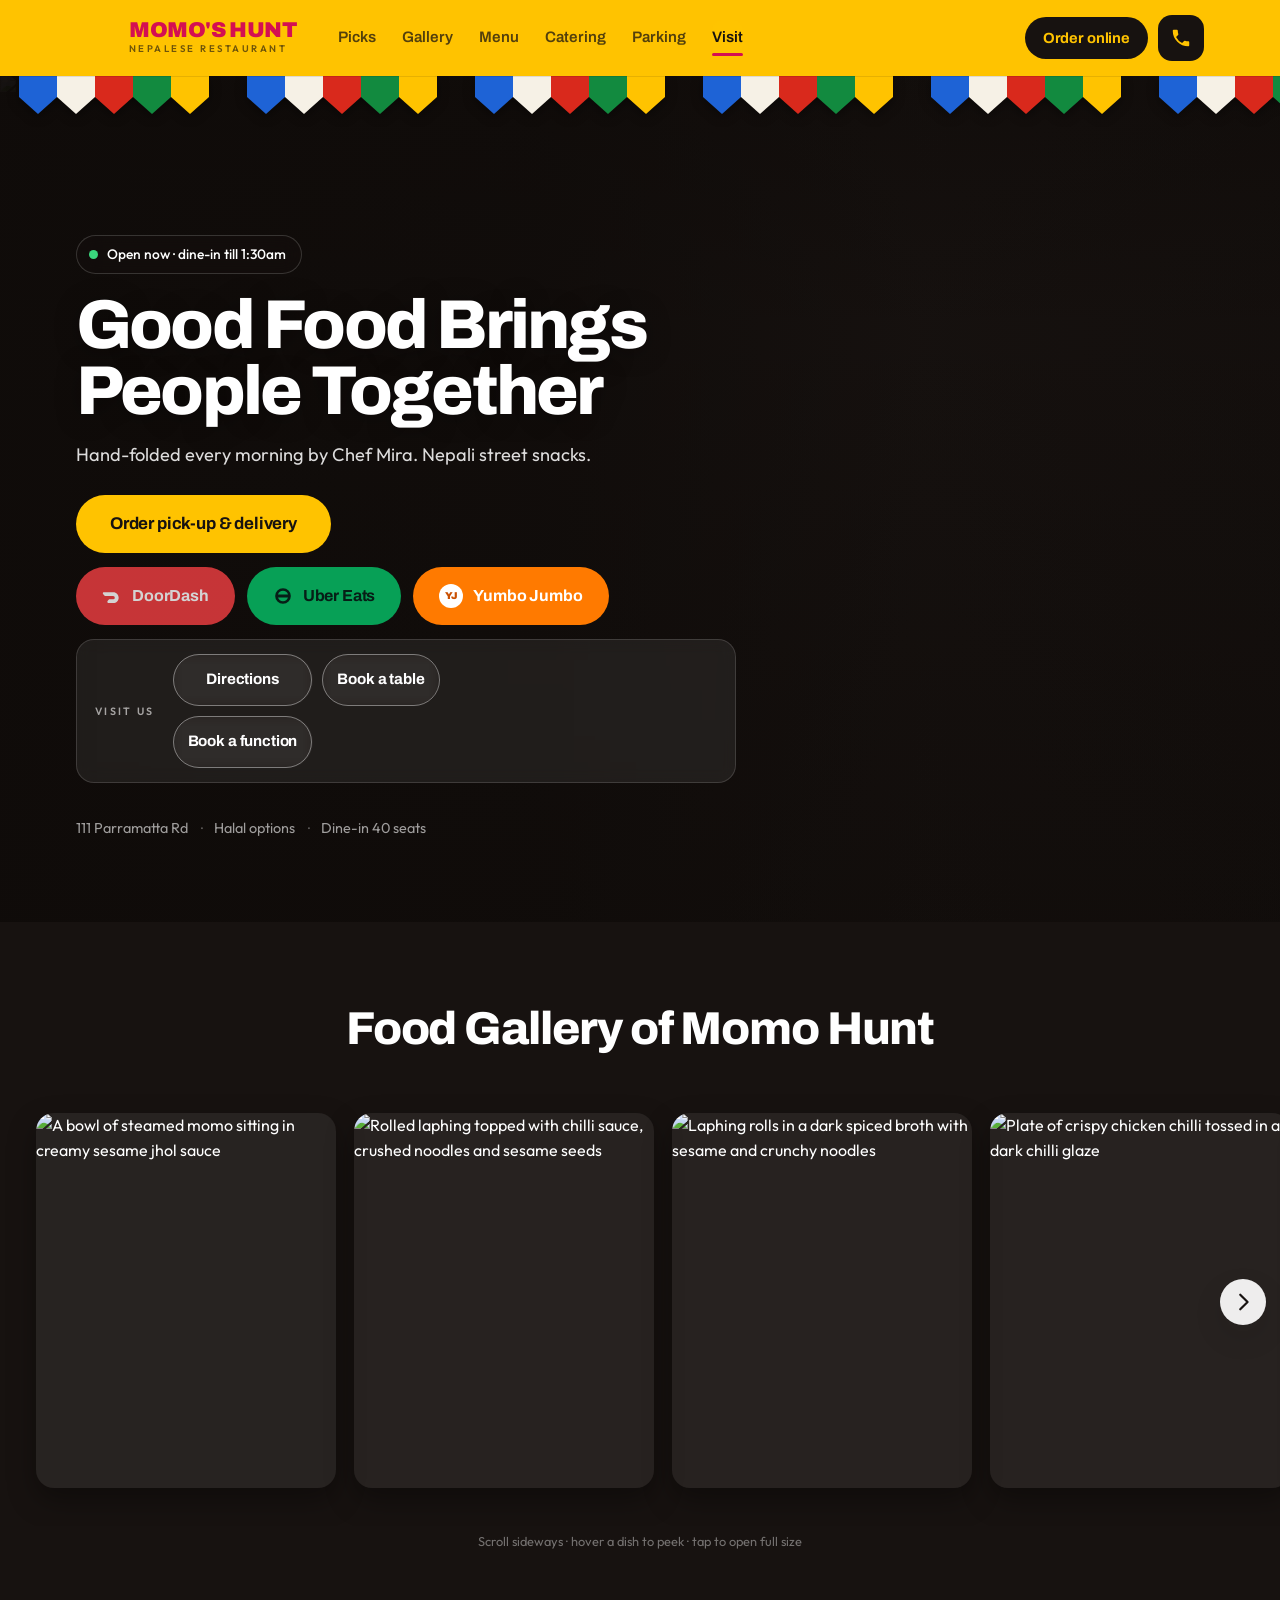
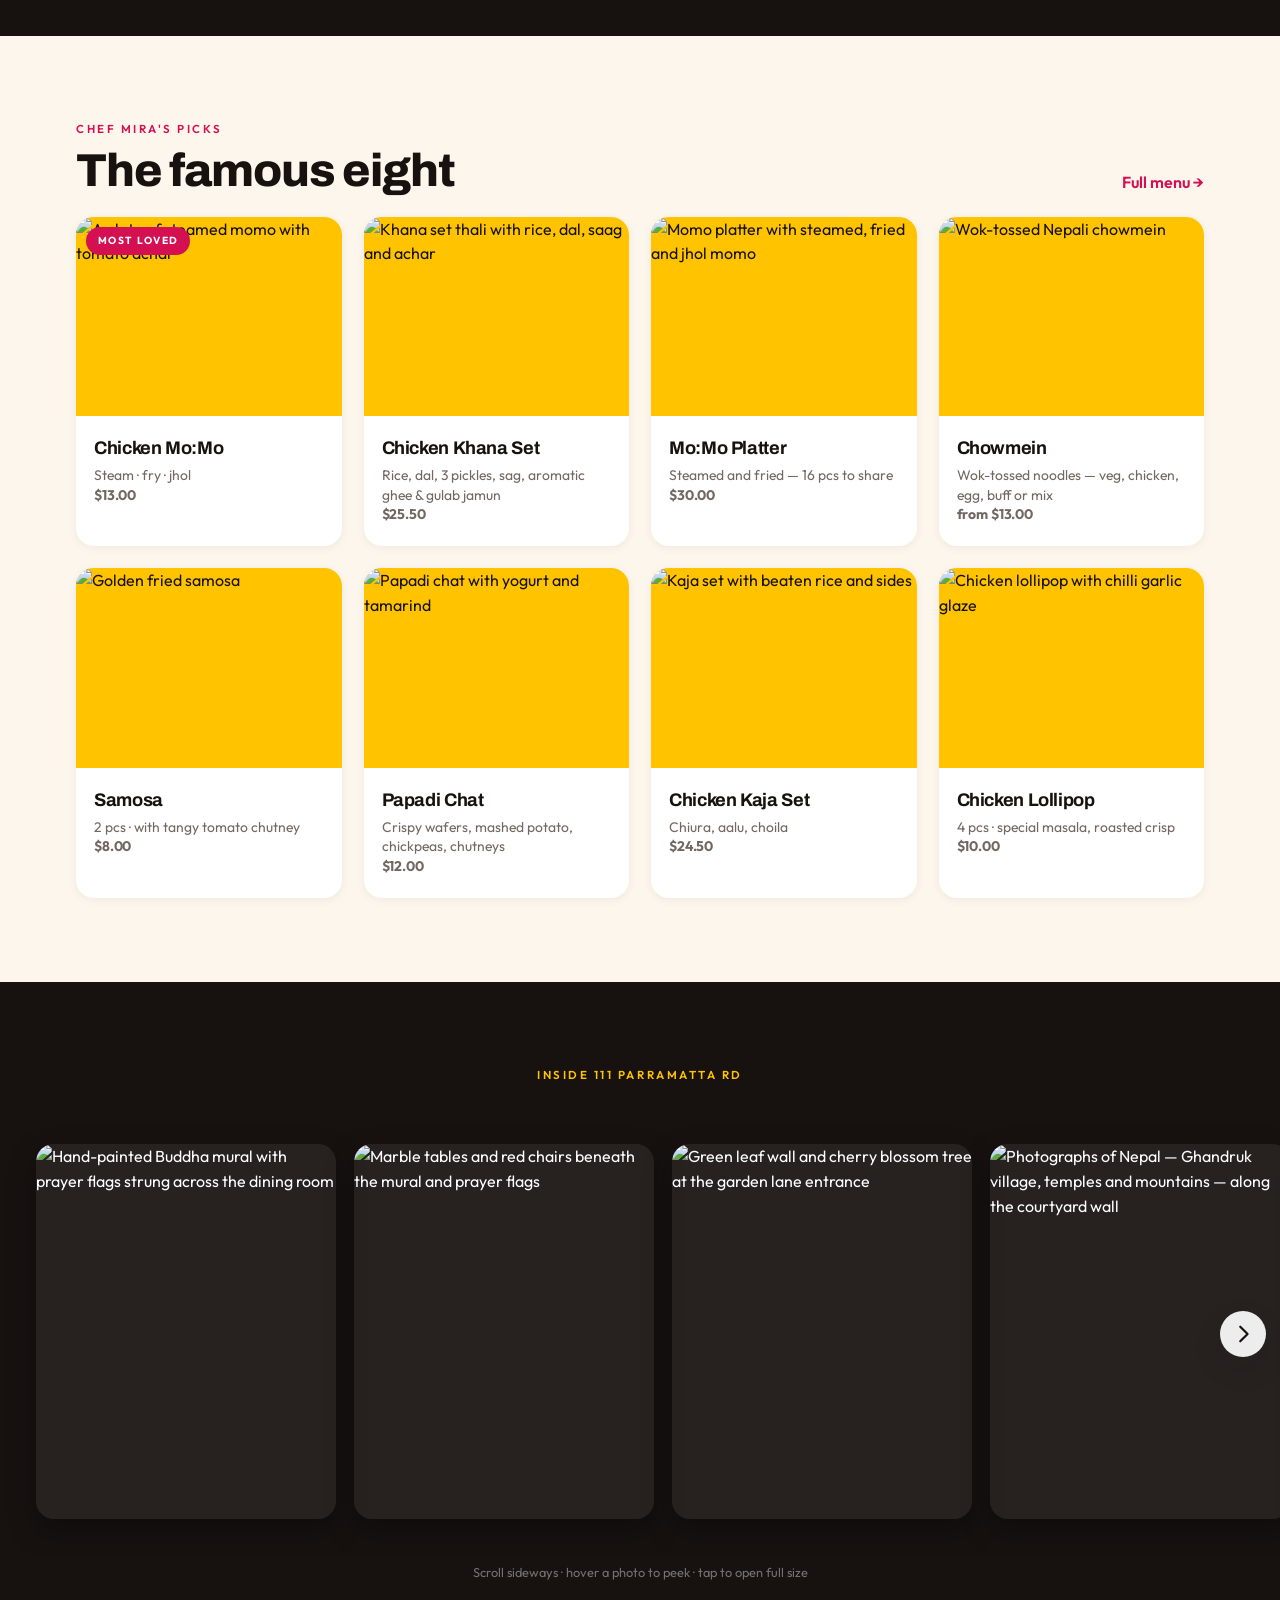
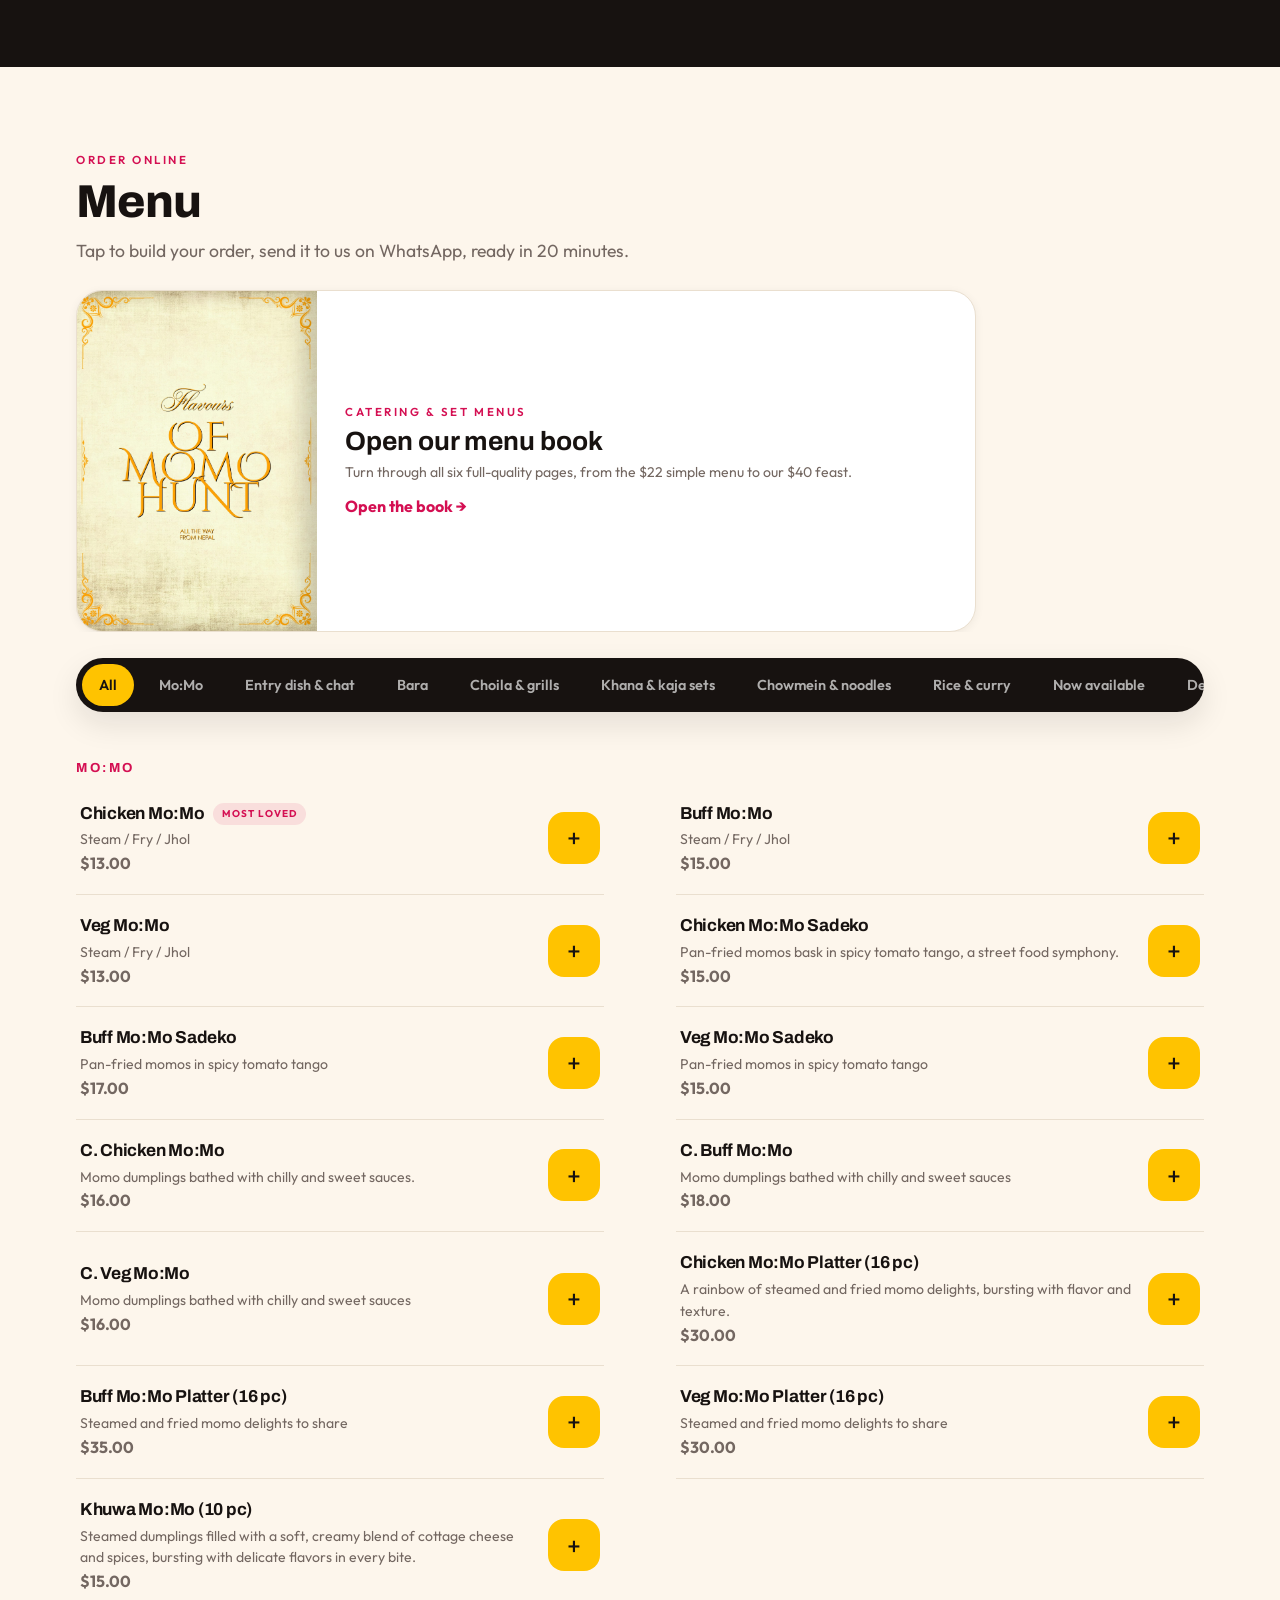
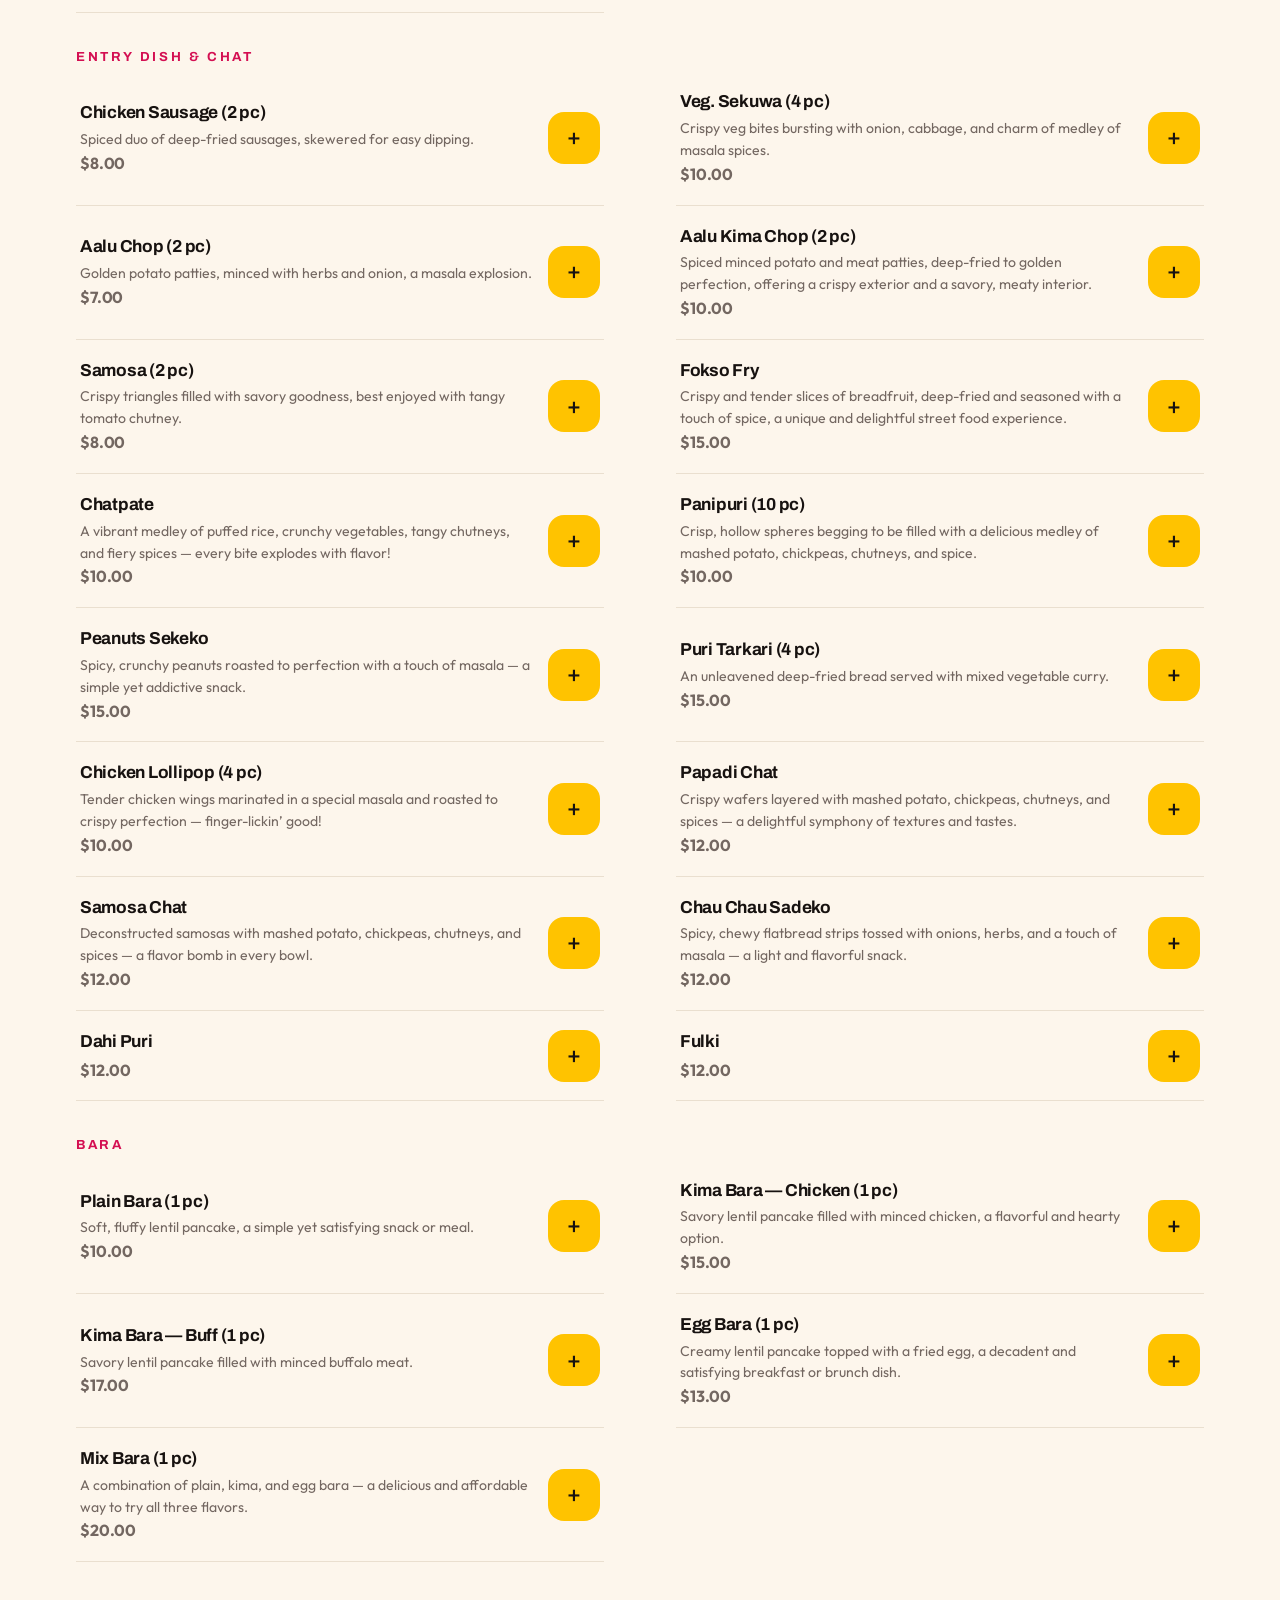
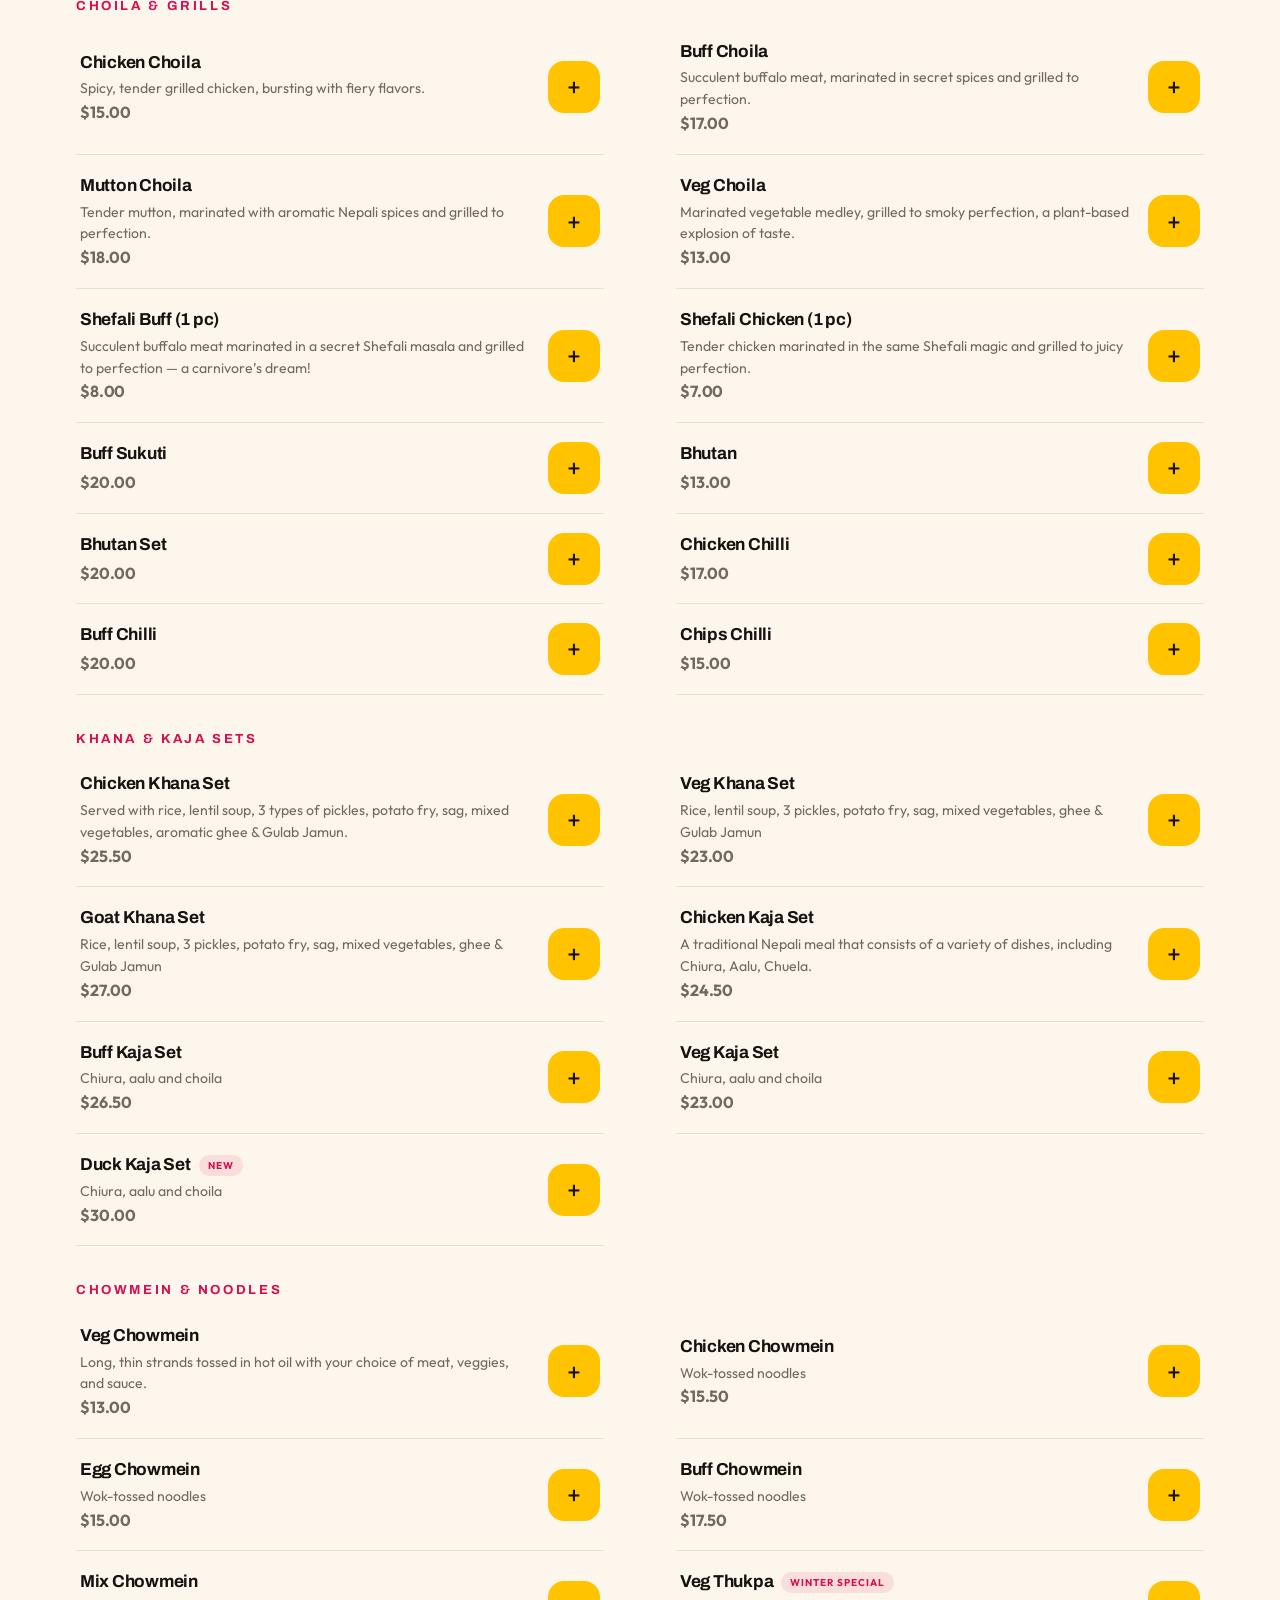
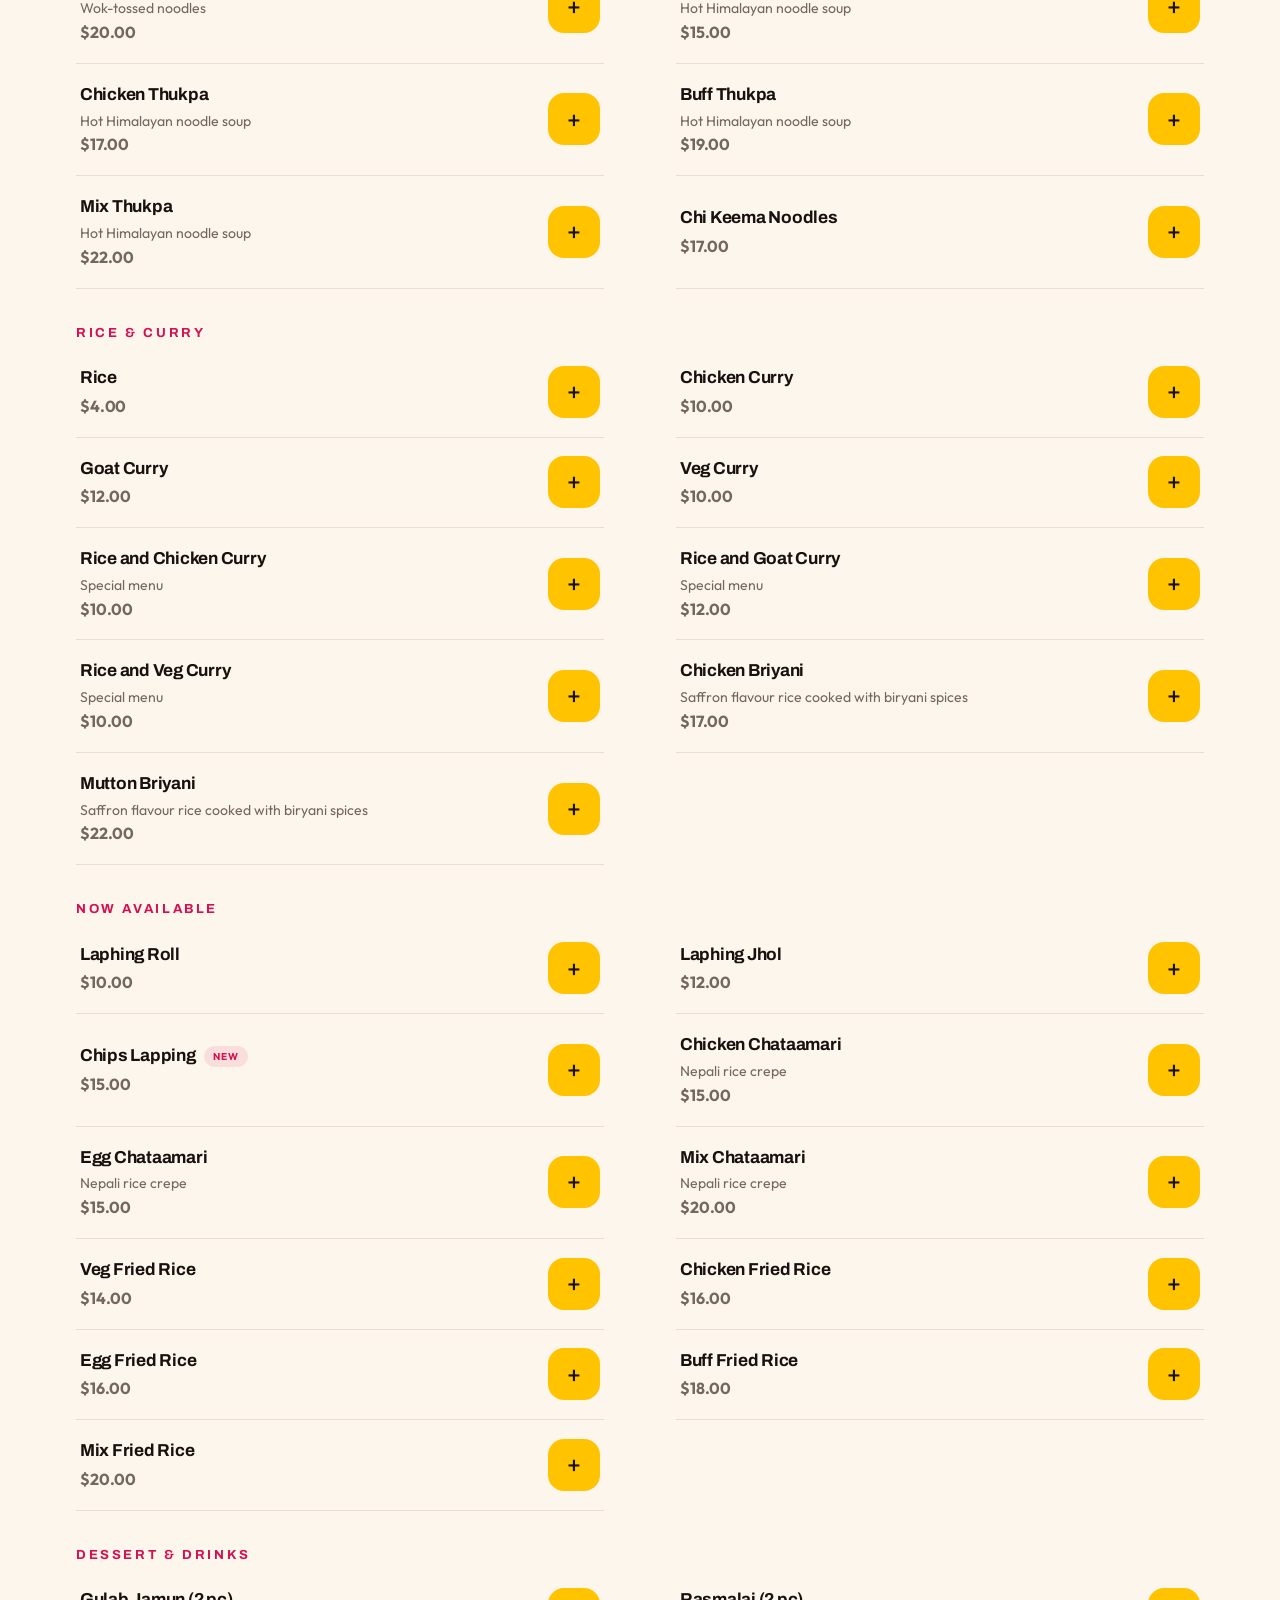
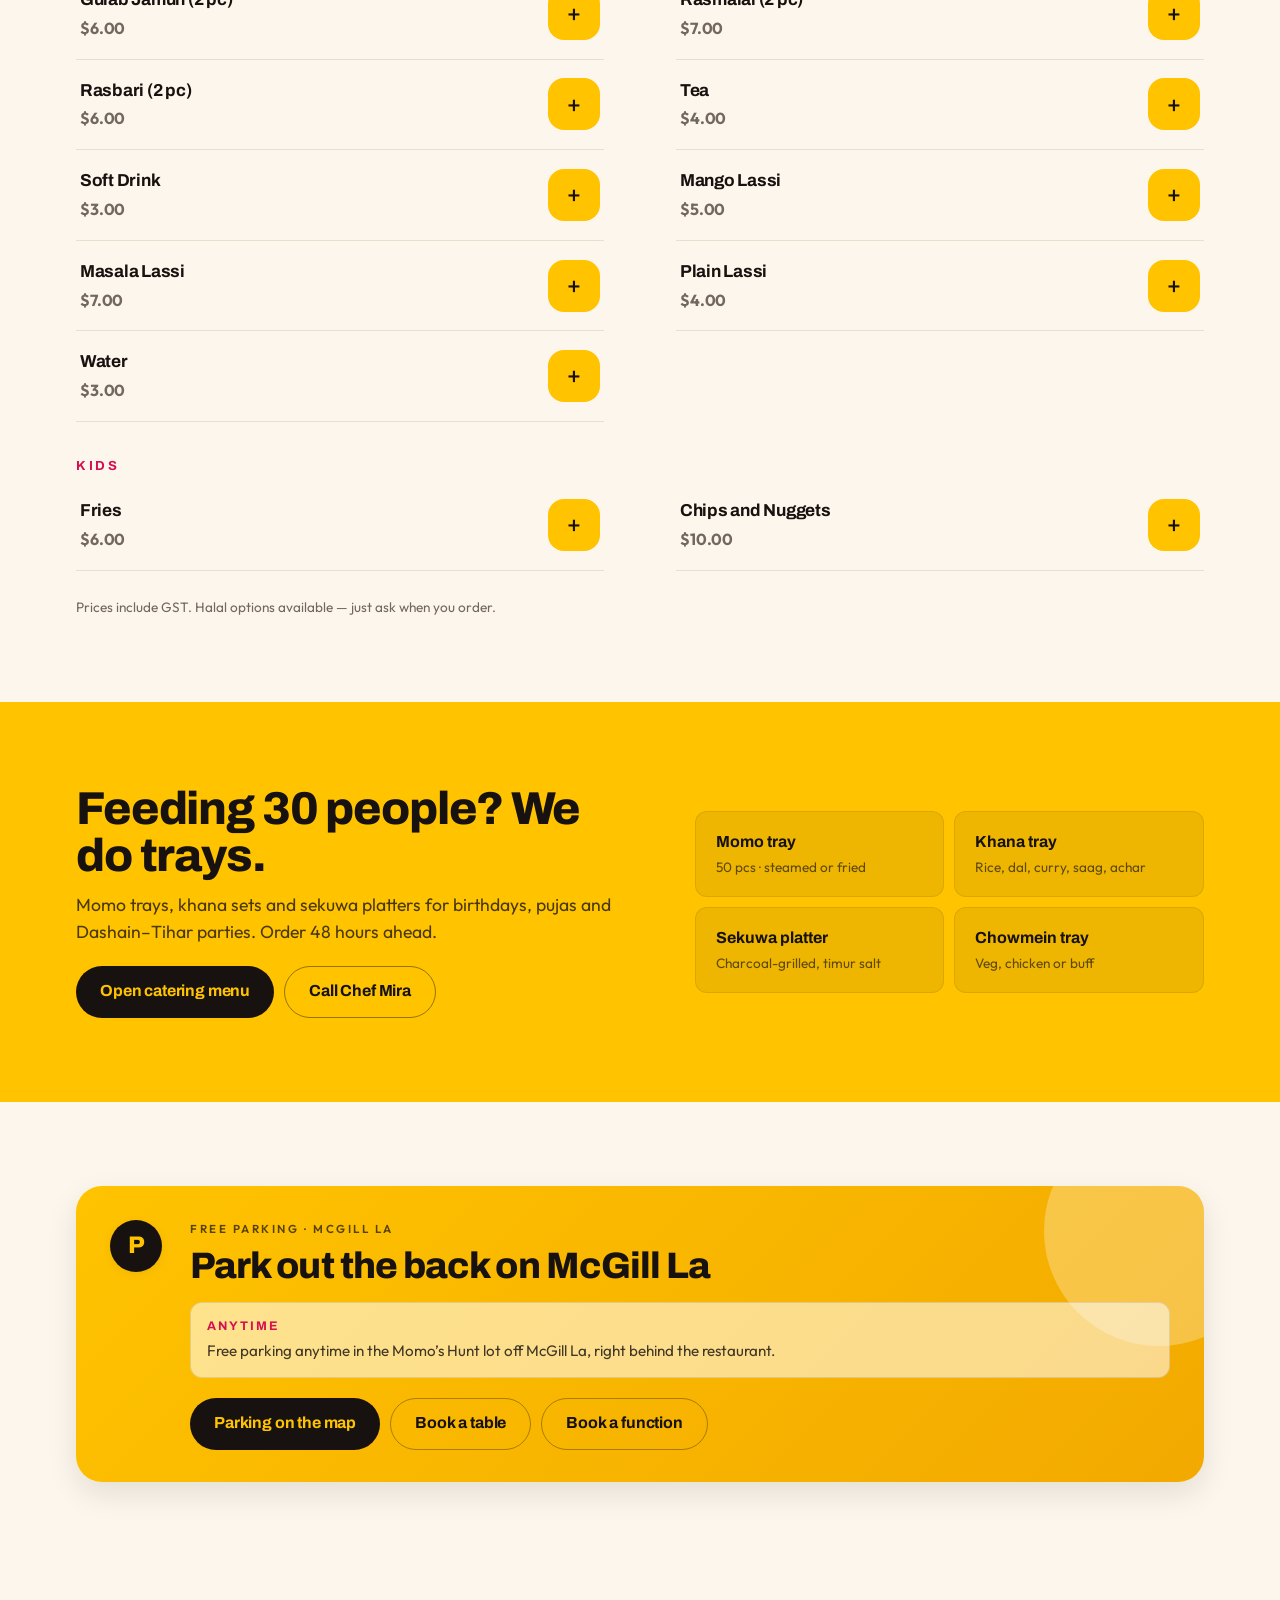
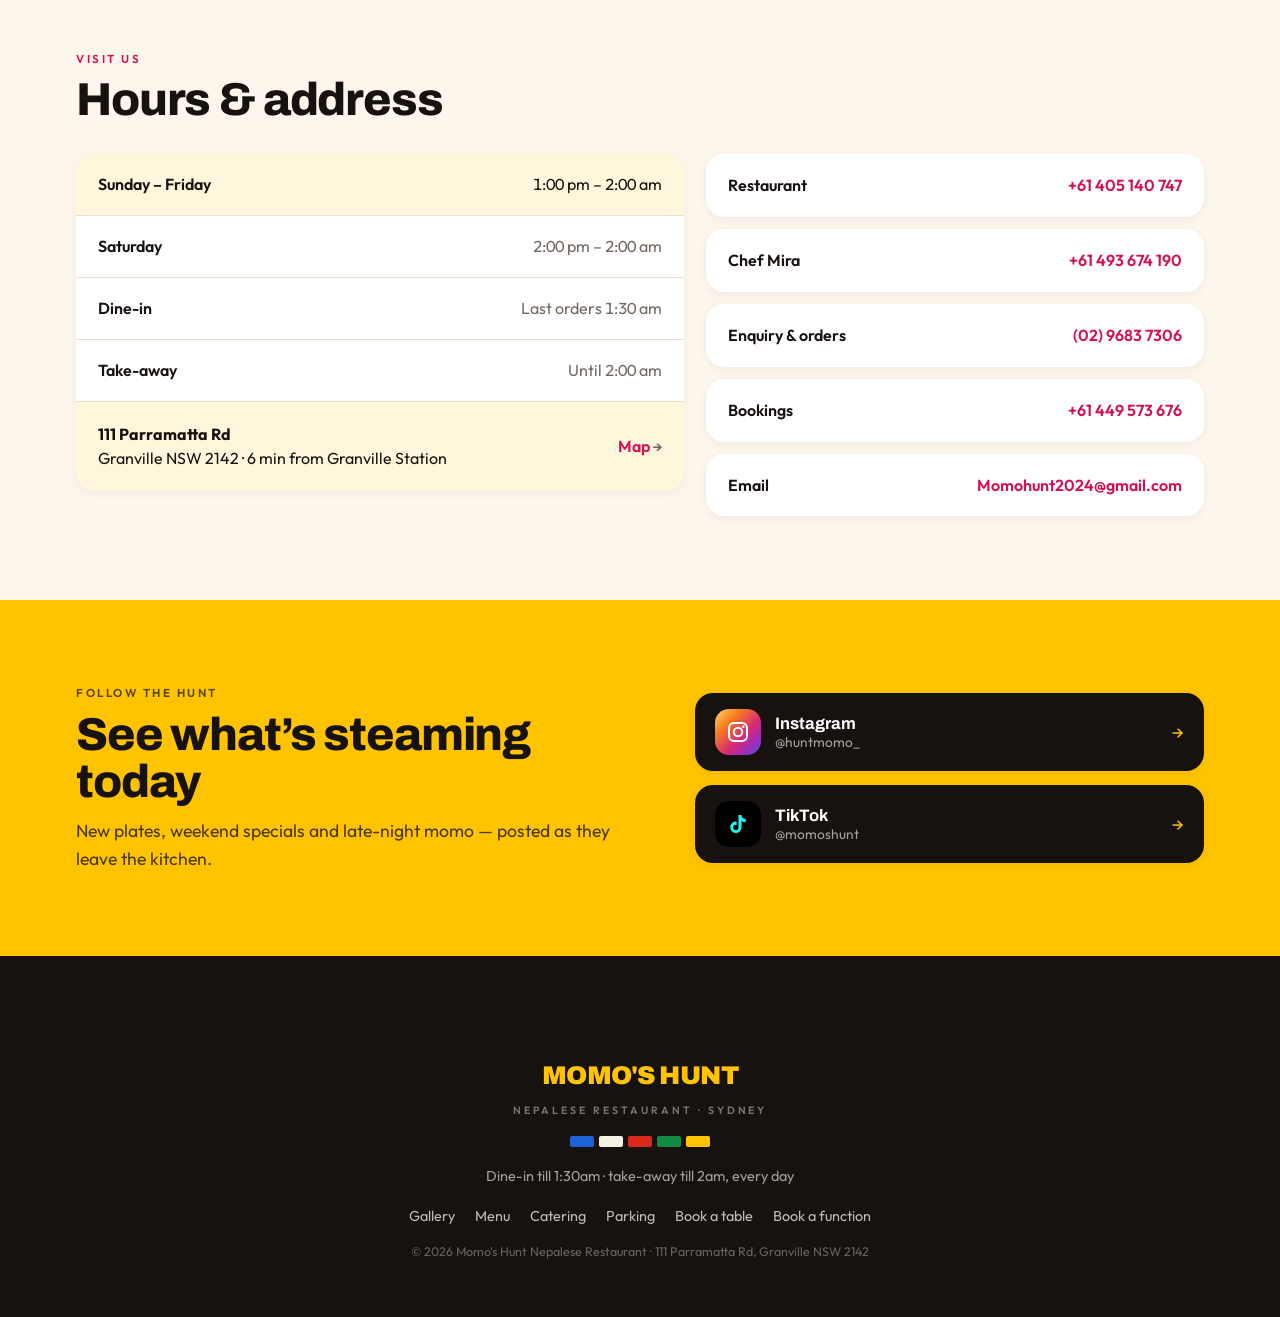
==== index.html @ b39ad653 "finished" ====
<!doctype html>
<html lang="en">
<head>
<meta charset="utf-8">
<meta name="viewport" content="width=device-width, initial-scale=1, viewport-fit=cover">
<title>Momo's Hunt | Granville Sydney</title>
<meta name="description" content="Hand-folded Kathmandu momo, khana sets, chowmein and Nepali street snacks at 111 Parramatta Rd, Granville NSW. Dine-in till 1:30am, take-away till 2am.">
<meta name="theme-color" content="#FFC300">
<link rel="icon" href="assets/img/logo-mark.png">
<meta property="og:title" content="Momo's Hunt — Nepalese Restaurant, Granville">
<meta property="og:description" content="Kathmandu momo, made in Granville. Hand-folded every morning by Chef Mira.">
<meta property="og:image" content="assets/img/gallery/buddha-mural.jpg">
<meta property="og:type" content="restaurant">

<link rel="preconnect" href="https://fonts.googleapis.com">
<link rel="preconnect" href="https://fonts.gstatic.com" crossorigin>
<link href="https://fonts.googleapis.com/css2?family=Archivo:wght@500;600;700;800;900&family=Outfit:wght@300;400;500;600;700&family=Noto+Sans+Devanagari:wght@500;600;700&display=swap" rel="stylesheet">
<link rel="stylesheet" href="assets/css/styles.css">

<script type="application/ld+json">
{
  "@context": "https://schema.org",
  "@type": "Restaurant",
  "name": "Momo's Hunt Nepalese Restaurant",
  "servesCuisine": ["Nepalese", "Himalayan"],
  "priceRange": "$$",
  "telephone": ["+61296837306", "+61405140747"],
  "email": "Momohunt2024@gmail.com",
  "address": {
    "@type": "PostalAddress",
    "streetAddress": "111 Parramatta Rd",
    "addressLocality": "Granville",
    "addressRegion": "NSW",
    "postalCode": "2142",
    "addressCountry": "AU"
  },
  "sameAs": ["https://www.instagram.com/huntmomo_", "https://www.tiktok.com/@momoshunt"],
  "openingHoursSpecification": [
    {"@type":"OpeningHoursSpecification","dayOfWeek":["Monday","Tuesday","Wednesday","Thursday","Friday","Sunday"],"opens":"13:00","closes":"02:00"},
    {"@type":"OpeningHoursSpecification","dayOfWeek":["Saturday"],"opens":"14:00","closes":"02:00"}
  ]
}
</script>
</head>
<body>

<a class="skip-link" href="#menu">Skip to menu</a>

<!-- ================= HEADER ================= -->
<header class="topbar" id="top">
  <div class="topbar__inner">
    <a class="brand" href="#top" aria-label="Momo's Hunt, home">
      <span class="brand__mark" aria-hidden="true"></span>
      <span class="brand__text">
        <span class="brand__name">MOMO'S HUNT</span>
        <span class="brand__sub">Nepalese Restaurant</span>
      </span>
    </a>

    <nav class="nav" id="primary-nav" aria-label="Primary">
      <a href="#picks">Picks</a>
      <a href="#gallery">Gallery</a>
      <a href="#menu">Menu</a>
      <a href="#catering">Catering</a>
      <a href="#parking">Parking</a>
      <a href="#visit">Visit</a>
    </nav>

    <div class="topbar__actions">
      <button class="nav-toggle" id="nav-toggle" type="button" aria-expanded="false" aria-controls="primary-nav" aria-label="Open navigation menu">
        <span aria-hidden="true"></span>
        <span aria-hidden="true"></span>
        <span aria-hidden="true"></span>
      </button>
      <a class="btn btn--ink btn--sm hide-below-lg" href="#menu">Order online</a>
      <a class="iconbtn" href="tel:+61296837306" aria-label="Call Momo's Hunt on (02) 9683 7306">
        <svg viewBox="0 0 24 24" aria-hidden="true"><path d="M6.6 10.8a15.1 15.1 0 0 0 6.6 6.6l2.2-2.2a1 1 0 0 1 1-.24 11.4 11.4 0 0 0 3.6.58 1 1 0 0 1 1 1V20a1 1 0 0 1-1 1A17 17 0 0 1 3 4a1 1 0 0 1 1-1h3.5a1 1 0 0 1 1 1c0 1.25.2 2.46.57 3.6a1 1 0 0 1-.25 1z"/></svg>
      </a>
    </div>
  </div>
</header>

<main>

<!-- ================= HERO ================= -->
<section class="hero" id="home">
  <div class="flagstrip" aria-hidden="true"></div>

  <picture class="hero__bg">
    <source media="(min-width:900px)" srcset="assets/img/hero.jpg">
    <img src="assets/img/gallery/buddha-mural-sm.jpg" alt="The hand-painted Buddha mural and prayer flags inside Momo's Hunt" fetchpriority="high">
  </picture>
  <div class="hero__scrim" aria-hidden="true"></div>

  <div class="hero__inner">
    <div class="hero__copy">
      <p class="status" id="status">
        <span class="status__dot"></span>
        <span class="status__text">Checking hours…</span>
      </p>

      <h1 class="hero__title">Good Food Brings People Together</h1>
      <p class="hero__lede">
        Hand-folded every morning by Chef Mira. Nepali street snacks.
      </p>

      <div class="hero__cta">
        <a class="btn btn--yellow btn--block" href="#menu">Order pick-up &amp; delivery</a>

        <div class="delivery">
          <p class="delivery__label">Visit us</p>
          <div class="delivery__row">
            <a class="btn btn--ghost" href="https://www.google.com/maps/search/?api=1&amp;query=Momo%27s%20Hunt%20111%20Parramatta%20Rd%20Granville%20NSW%202142" target="_blank" rel="noopener">Directions</a>
            <a class="btn btn--ghost" href="book.html">Book a table</a>
            <a class="btn btn--ghost" href="book.html?type=function">Book a function</a>
          </div>
        </div>

        <div class="hero__cta-row">
          <a class="btn btn--doordash" data-order="doordash" href="#">
            <span class="btn__logo" aria-hidden="true">
              <svg viewBox="0 0 24 24"><path d="M1.5 7.5h11.9c4 0 6.6 3.1 6.6 6.6 0 3.6-2.7 6.4-6.5 6.4H8.1a1.7 1.7 0 0 1-1.2-2.9l1.6-1.6h4.9a1.9 1.9 0 0 0 0-3.9H4.3a1.7 1.7 0 0 1-1.2-.5L1.5 9.9a1.7 1.7 0 0 1 0-2.4z"/></svg>
            </span>
            DoorDash
          </a>
          <a class="btn btn--uber" data-order="ubereats" href="#">
            <span class="btn__logo" aria-hidden="true">
              <svg viewBox="0 0 24 24"><path d="M12 2.6A9.4 9.4 0 1 0 21.4 12 9.4 9.4 0 0 0 12 2.6zm0 3.1a6.3 6.3 0 0 1 6 4.4H6a6.3 6.3 0 0 1 6-4.4zM6 13.9h12a6.3 6.3 0 0 1-12 0z"/></svg>
            </span>
            Uber Eats
          </a>
          <a class="btn btn--yumbo" href="https://www.yumbojumbo.com.au/" target="_blank" rel="noopener">
            <span class="btn__monogram" aria-hidden="true">YJ</span>
            Yumbo Jumbo
          </a>
        </div>
      </div>

      <ul class="hero__meta">
        <li>111 Parramatta Rd</li>
        <li>Halal options</li>
        <li>Dine-in 40 seats</li>
      </ul>
    </div>
  </div>
</section>

<!-- ================= FOOD — PHOTO RAIL ================= -->
<section class="section section--ink" id="food">
 <div class="gallery__inner">
  <div class="wrap gallery__copy">
    <h2 class="sechead__title sechead__title--light">Food Gallery of Momo Hunt</h2>
  </div>

  <div class="rail">
    <button class="rail__nav rail__nav--prev" aria-label="Scroll dishes left">
      <svg viewBox="0 0 24 24" aria-hidden="true"><path d="M15 4 7 12l8 8"/></svg>
    </button>

    <ul class="rail__track">
      <li class="shot">
        <button class="shot__card" type="button" data-full="assets/img/food/1.jpeg">
          <img class="shot__photo" src="assets/img/food/1-sm.jpg"
               srcset="assets/img/food/1-sm.jpg 760w, assets/img/food/1.jpeg 1500w"
               sizes="(min-width:900px) 300px, 74vw" alt="A bowl of steamed momo sitting in creamy sesame jhol sauce" loading="lazy">
          <span class="shot__caption"><strong>Jhol Mo:Mo</strong>Steamed momo swimming in sesame jhol</span>
          <span class="shot__zoom" aria-hidden="true">
            <svg viewBox="0 0 24 24"><path d="M9 4H4v5M15 4h5v5M9 20H4v-5M15 20h5v-5"/></svg>
          </span>
        </button>
      </li>
      <li class="shot">
        <button class="shot__card" type="button" data-full="assets/img/food/2.jpeg">
          <img class="shot__photo" src="assets/img/food/2-sm.jpg"
               srcset="assets/img/food/2-sm.jpg 760w, assets/img/food/2.jpeg 1500w"
               sizes="(min-width:900px) 300px, 74vw" alt="Rolled laphing topped with chilli sauce, crushed noodles and sesame seeds" loading="lazy">
          <span class="shot__caption"><strong>Laphing Roll</strong>Cold mung noodle rolls, chilli oil, sesame</span>
          <span class="shot__zoom" aria-hidden="true">
            <svg viewBox="0 0 24 24"><path d="M9 4H4v5M15 4h5v5M9 20H4v-5M15 20h5v-5"/></svg>
          </span>
        </button>
      </li>
      <li class="shot">
        <button class="shot__card" type="button" data-full="assets/img/food/3.jpeg">
          <img class="shot__photo" src="assets/img/food/3-sm.jpg"
               srcset="assets/img/food/3-sm.jpg 760w, assets/img/food/3.jpeg 1500w"
               sizes="(min-width:900px) 300px, 74vw" alt="Laphing rolls in a dark spiced broth with sesame and crunchy noodles" loading="lazy">
          <span class="shot__caption"><strong>Laphing Jhol</strong>The same rolls, swimming in dark chilli broth</span>
          <span class="shot__zoom" aria-hidden="true">
            <svg viewBox="0 0 24 24"><path d="M9 4H4v5M15 4h5v5M9 20H4v-5M15 20h5v-5"/></svg>
          </span>
        </button>
      </li>
      <li class="shot">
        <button class="shot__card" type="button" data-full="assets/img/food/4.jpeg">
          <img class="shot__photo" src="assets/img/food/4-sm.jpg"
               srcset="assets/img/food/4-sm.jpg 760w, assets/img/food/4.jpeg 1500w"
               sizes="(min-width:900px) 300px, 74vw" alt="Plate of crispy chicken chilli tossed in a dark chilli glaze" loading="lazy">
          <span class="shot__caption"><strong>Chicken Chilli</strong>Wok-tossed with chilli, onion and spring onion</span>
          <span class="shot__zoom" aria-hidden="true">
            <svg viewBox="0 0 24 24"><path d="M9 4H4v5M15 4h5v5M9 20H4v-5M15 20h5v-5"/></svg>
          </span>
        </button>
      </li>
      <li class="shot">
        <button class="shot__card" type="button" data-full="assets/img/food/5.jpeg">
          <img class="shot__photo" src="assets/img/food/5-sm.jpg"
               srcset="assets/img/food/5-sm.jpg 760w, assets/img/food/5.jpeg 1500w"
               sizes="(min-width:900px) 300px, 74vw" alt="Bowl of thukpa noodle soup topped with shredded omelette" loading="lazy">
          <span class="shot__caption"><strong>Thukpa</strong>Himalayan noodle soup under a nest of egg</span>
          <span class="shot__zoom" aria-hidden="true">
            <svg viewBox="0 0 24 24"><path d="M9 4H4v5M15 4h5v5M9 20H4v-5M15 20h5v-5"/></svg>
          </span>
        </button>
      </li>
      <li class="shot">
        <button class="shot__card" type="button" data-full="assets/img/food/6.jpeg">
          <img class="shot__photo" src="assets/img/food/6-sm.jpg"
               srcset="assets/img/food/6-sm.jpg 760w, assets/img/food/6.jpeg 1500w"
               sizes="(min-width:900px) 300px, 74vw" alt="Plate of buff sukuti tossed with onion, chilli and herbs" loading="lazy">
          <span class="shot__caption"><strong>Buff Sukuti</strong>Dried buff, fired up with onion and timur</span>
          <span class="shot__zoom" aria-hidden="true">
            <svg viewBox="0 0 24 24"><path d="M9 4H4v5M15 4h5v5M9 20H4v-5M15 20h5v-5"/></svg>
          </span>
        </button>
      </li>
      <li class="shot">
        <button class="shot__card" type="button" data-full="assets/img/food/7.jpeg">
          <img class="shot__photo" src="assets/img/food/7-sm.jpg"
               srcset="assets/img/food/7-sm.jpg 760w, assets/img/food/7.jpeg 1500w"
               sizes="(min-width:900px) 300px, 74vw" alt="Plate of dahi puri drizzled with tamarind chutney and topped with sev" loading="lazy">
          <span class="shot__caption"><strong>Dahi Puri</strong>Crisp puri, yogurt, tamarind, sev</span>
          <span class="shot__zoom" aria-hidden="true">
            <svg viewBox="0 0 24 24"><path d="M9 4H4v5M15 4h5v5M9 20H4v-5M15 20h5v-5"/></svg>
          </span>
        </button>
      </li>
      <li class="shot">
        <button class="shot__card" type="button" data-full="assets/img/food/8-sm.jpg">
          <img class="shot__photo" src="assets/img/food/8-sm.jpg"
               srcset="assets/img/food/8-sm.jpg 760w"
               sizes="(min-width:900px) 300px, 74vw" alt="Brass thali khaja set with beaten rice, choila, soybeans, potato and pickles" loading="lazy">
          <span class="shot__caption"><strong>Bhutan Set</strong>Chiura, choila, bhatmas, aloo and achar</span>
          <span class="shot__zoom" aria-hidden="true">
            <svg viewBox="0 0 24 24"><path d="M9 4H4v5M15 4h5v5M9 20H4v-5M15 20h5v-5"/></svg>
          </span>
        </button>
      </li>
      <li class="shot">
        <button class="shot__card" type="button" data-full="assets/img/food/9.jpeg">
          <img class="shot__photo" src="assets/img/food/9-sm.jpg"
               srcset="assets/img/food/9-sm.jpg 760w, assets/img/food/9.jpeg 1500w"
               sizes="(min-width:900px) 300px, 74vw" alt="Karahi bowl of goat curry finished with fresh coriander" loading="lazy">
          <span class="shot__caption"><strong>Goat Curry</strong>Slow-cooked, finished with coriander</span>
          <span class="shot__zoom" aria-hidden="true">
            <svg viewBox="0 0 24 24"><path d="M9 4H4v5M15 4h5v5M9 20H4v-5M15 20h5v-5"/></svg>
          </span>
        </button>
      </li>
      <li class="shot">
        <button class="shot__card" type="button" data-full="assets/img/food/10.jpeg">
          <img class="shot__photo" src="assets/img/food/10-sm.jpg"
               srcset="assets/img/food/10-sm.jpg 760w, assets/img/food/10.jpeg 900w"
               sizes="(min-width:900px) 300px, 74vw" alt="A plate of chicken curry served beside a mound of steamed basmati rice" loading="lazy">
          <span class="shot__caption"><strong>Rice &amp; Curry</strong>Chicken curry with a plate of steamed rice</span>
          <span class="shot__zoom" aria-hidden="true">
            <svg viewBox="0 0 24 24"><path d="M9 4H4v5M15 4h5v5M9 20H4v-5M15 20h5v-5"/></svg>
          </span>
        </button>
      </li>
    </ul>

    <button class="rail__nav rail__nav--next" aria-label="Scroll dishes right">
      <svg viewBox="0 0 24 24" aria-hidden="true"><path d="M9 4l8 8-8 8"/></svg>
    </button>
  </div>

  <p class="rail__hint">Scroll sideways · hover a dish to peek · tap to open full size</p>
 </div>
</section>

<!-- ================= FAMOUS EIGHT ================= -->
<section class="section section--cream" id="picks">
  <div class="wrap">
    <div class="sechead">
      <div>
        <p class="kicker kicker--pink">Chef Mira's picks</p>
        <h2 class="sechead__title">The famous eight</h2>
      </div>
      <a class="link-arrow" href="#menu">Full menu <span aria-hidden="true">&rarr;</span></a>
    </div>

    <ul class="picks" role="list">
      <li class="pick">
        <div class="pick__media">
          <span class="tag">Most loved</span>
          <img src="assets/img/dishes/momo.jpg" alt="A plate of steamed momo with tomato achar" loading="lazy" width="760" height="570">
        </div>
        <div class="pick__body">
          <h3>Chicken Mo:Mo</h3>
          <p>Steam · fry · jhol</p>
          <p class="price">$13.00</p>
        </div>
      </li>
      <li class="pick">
        <div class="pick__media"><img src="assets/img/dishes/khana-set.jpg" alt="Khana set thali with rice, dal, saag and achar" loading="lazy" width="760" height="570"></div>
        <div class="pick__body">
          <h3>Chicken Khana Set</h3>
          <p>Rice, dal, 3 pickles, sag, aromatic ghee &amp; gulab jamun</p>
          <p class="price">$25.50</p>
        </div>
      </li>
      <li class="pick">
        <div class="pick__media"><img src="assets/img/dishes/momo-platter.jpg" alt="Momo platter with steamed, fried and jhol momo" loading="lazy" width="760" height="570"></div>
        <div class="pick__body">
          <h3>Mo:Mo Platter</h3>
          <p>Steamed and fried — 16 pcs to share</p>
          <p class="price">$30.00</p>
        </div>
      </li>
      <li class="pick">
        <div class="pick__media"><img src="assets/img/dishes/chowmein.jpg" alt="Wok-tossed Nepali chowmein" loading="lazy" width="760" height="570"></div>
        <div class="pick__body">
          <h3>Chowmein</h3>
          <p>Wok-tossed noodles — veg, chicken, egg, buff or mix</p>
          <p class="price">from $13.00</p>
        </div>
      </li>
      <li class="pick">
        <div class="pick__media"><img src="assets/img/dishes/samosa.jpg" alt="Golden fried samosa" loading="lazy" width="760" height="570"></div>
        <div class="pick__body">
          <h3>Samosa</h3>
          <p>2 pcs · with tangy tomato chutney</p>
          <p class="price">$8.00</p>
        </div>
      </li>
      <li class="pick">
        <div class="pick__media"><img src="assets/img/dishes/papadi-chat.jpg" alt="Papadi chat with yogurt and tamarind" loading="lazy" width="760" height="570"></div>
        <div class="pick__body">
          <h3>Papadi Chat</h3>
          <p>Crispy wafers, mashed potato, chickpeas, chutneys</p>
          <p class="price">$12.00</p>
        </div>
      </li>
      <li class="pick">
        <div class="pick__media"><img src="assets/img/dishes/khaja-set.jpg" alt="Kaja set with beaten rice and sides" loading="lazy" width="760" height="570"></div>
        <div class="pick__body">
          <h3>Chicken Kaja Set</h3>
          <p>Chiura, aalu, choila</p>
          <p class="price">$24.50</p>
        </div>
      </li>
      <li class="pick">
        <div class="pick__media"><img src="assets/img/dishes/chicken-lollipop.jpg" alt="Chicken lollipop with chilli garlic glaze" loading="lazy" width="760" height="570"></div>
        <div class="pick__body">
          <h3>Chicken Lollipop</h3>
          <p>4 pcs · special masala, roasted crisp</p>
          <p class="price">$10.00</p>
        </div>
      </li>
    </ul>
  </div>
</section>

<!-- ================= GALLERY — PHOTO RAIL ================= -->
<section class="section section--ink" id="gallery">
 <div class="gallery__inner">
  <div class="wrap gallery__copy">
    <p class="kicker kicker--yellow">Inside 111 Parramatta Rd</p>
    </div>

  <div class="rail">
    <button class="rail__nav rail__nav--prev" aria-label="Scroll photos left">
      <svg viewBox="0 0 24 24" aria-hidden="true"><path d="M15 4 7 12l8 8"/></svg>
    </button>

    <ul class="rail__track">
      <li class="shot">
        <button class="shot__card" type="button" data-full="assets/img/gallery/buddha-mural.jpg">
          <img class="shot__photo" src="assets/img/gallery/buddha-mural-sm.jpg"
               srcset="assets/img/gallery/buddha-mural-sm.jpg 900w, assets/img/gallery/buddha-mural.jpg 1800w"
               sizes="(min-width:900px) 300px, 74vw" alt="Hand-painted Buddha mural with prayer flags strung across the dining room" loading="eager">
          <span class="shot__caption">The Buddha wall, painted by hand</span>
          <span class="shot__zoom" aria-hidden="true">
            <svg viewBox="0 0 24 24"><path d="M9 4H4v5M15 4h5v5M9 20H4v-5M15 20h5v-5"/></svg>
          </span>
        </button>
      </li>
      <li class="shot">
        <button class="shot__card" type="button" data-full="assets/img/gallery/dining-room.jpg">
          <img class="shot__photo" src="assets/img/gallery/dining-room-sm.jpg"
               srcset="assets/img/gallery/dining-room-sm.jpg 900w, assets/img/gallery/dining-room.jpg 1800w"
               sizes="(min-width:900px) 300px, 74vw" alt="Marble tables and red chairs beneath the mural and prayer flags" loading="lazy">
          <span class="shot__caption">40 seats, prayer flags overhead</span>
          <span class="shot__zoom" aria-hidden="true">
            <svg viewBox="0 0 24 24"><path d="M9 4H4v5M15 4h5v5M9 20H4v-5M15 20h5v-5"/></svg>
          </span>
        </button>
      </li>
      <li class="shot">
        <button class="shot__card" type="button" data-full="assets/img/gallery/garden-lane.jpg">
          <img class="shot__photo" src="assets/img/gallery/garden-lane-sm.jpg"
               srcset="assets/img/gallery/garden-lane-sm.jpg 900w, assets/img/gallery/garden-lane.jpg 1800w"
               sizes="(min-width:900px) 300px, 74vw" alt="Green leaf wall and cherry blossom tree at the garden lane entrance" loading="lazy">
          <span class="shot__caption">The garden lane out back</span>
          <span class="shot__zoom" aria-hidden="true">
            <svg viewBox="0 0 24 24"><path d="M9 4H4v5M15 4h5v5M9 20H4v-5M15 20h5v-5"/></svg>
          </span>
        </button>
      </li>
      <li class="shot">
        <button class="shot__card" type="button" data-full="assets/img/gallery/nepal-wall.jpg">
          <img class="shot__photo" src="assets/img/gallery/nepal-wall-sm.jpg"
               srcset="assets/img/gallery/nepal-wall-sm.jpg 900w, assets/img/gallery/nepal-wall.jpg 1800w"
               sizes="(min-width:900px) 300px, 74vw" alt="Photographs of Nepal — Ghandruk village, temples and mountains — along the courtyard wall" loading="lazy">
          <span class="shot__caption">Ghandruk, Bhaktapur, the hills back home</span>
          <span class="shot__zoom" aria-hidden="true">
            <svg viewBox="0 0 24 24"><path d="M9 4H4v5M15 4h5v5M9 20H4v-5M15 20h5v-5"/></svg>
          </span>
        </button>
      </li>
      <li class="shot">
        <button class="shot__card" type="button" data-full="assets/img/gallery/counter.jpg">
          <img class="shot__photo" src="assets/img/gallery/counter-sm.jpg"
               srcset="assets/img/gallery/counter-sm.jpg 900w, assets/img/gallery/counter.jpg 1800w"
               sizes="(min-width:900px) 300px, 74vw" alt="Order counter with the Momo's Hunt sign, brass bells and drink fridges" loading="lazy">
          <span class="shot__caption">Order and pay at the counter</span>
          <span class="shot__zoom" aria-hidden="true">
            <svg viewBox="0 0 24 24"><path d="M9 4H4v5M15 4h5v5M9 20H4v-5M15 20h5v-5"/></svg>
          </span>
        </button>
      </li>
      <li class="shot">
        <button class="shot__card" type="button" data-full="assets/img/gallery/mm1.jpeg">
          <img class="shot__photo" src="assets/img/gallery/mm1.jpeg"
               sizes="(min-width:900px) 300px, 74vw" alt="Family and friends sharing a meal together at Momo's Hunt" loading="lazy" width="1536" height="2048">
          <span class="shot__caption">Good food brings everyone together</span>
          <span class="shot__zoom" aria-hidden="true">
            <svg viewBox="0 0 24 24"><path d="M9 4H4v5M15 4h5v5M9 20H4v-5M15 20h5v-5"/></svg>
          </span>
        </button>
      </li>
      <li class="shot">
        <button class="shot__card" type="button" data-full="assets/img/gallery/mm2.jpeg">
          <img class="shot__photo" src="assets/img/gallery/mm2.jpeg"
               sizes="(min-width:900px) 300px, 74vw" alt="A family celebrating with a cake inside Momo's Hunt" loading="lazy" width="2048" height="1536">
          <span class="shot__caption">Celebrations at Momo's Hunt</span>
          <span class="shot__zoom" aria-hidden="true">
            <svg viewBox="0 0 24 24"><path d="M9 4H4v5M15 4h5v5M9 20H4v-5M15 20h5v-5"/></svg>
          </span>
        </button>
      </li>

      <li class="shot">
        <button class="shot__card" type="button" data-full="assets/img/gallery/street-sign.jpg">
          <img class="shot__photo" src="assets/img/gallery/street-sign-sm.jpg"
               srcset="assets/img/gallery/street-sign-sm.jpg 900w, assets/img/gallery/street-sign.jpg 1800w"
               sizes="(min-width:900px) 300px, 74vw" alt="Momo's Hunt street sign with phone numbers and address" loading="lazy">
          <span class="shot__caption">Find us on Parramatta Rd</span>
          <span class="shot__zoom" aria-hidden="true">
            <svg viewBox="0 0 24 24"><path d="M9 4H4v5M15 4h5v5M9 20H4v-5M15 20h5v-5"/></svg>
          </span>
        </button>
      </li>
    </ul>

    <button class="rail__nav rail__nav--next" aria-label="Scroll photos right">
      <svg viewBox="0 0 24 24" aria-hidden="true"><path d="M9 4l8 8-8 8"/></svg>
    </button>
  </div>

  <p class="rail__hint">Scroll sideways · hover a photo to peek · tap to open full size</p>
 </div>
</section>

<!-- ================= MENU / ORDER BUILDER ================= -->
<section class="section section--cream" id="menu">
  <div class="wrap">
    <p class="kicker kicker--pink">Order online</p>
    <h2 class="sechead__title">Menu</h2>
    <p class="lede">Tap to build your order, send it to us on WhatsApp, ready in 20 minutes.</p>

    <button class="menu-book-launch js-open-menu-book" type="button" aria-haspopup="dialog">
      <span class="menu-book-launch__preview" aria-hidden="true">
        <img src="assets/img/catering-menu/cover.jpeg" alt="" width="1447" height="2048">
      </span>
      <span class="menu-book-launch__copy">
        <span class="kicker kicker--pink">Catering &amp; set menus</span>
        <strong>Open our menu book</strong>
        <span>Turn through all six full-quality pages, from the $22 simple menu to our $40 feast.</span>
        <span class="menu-book-launch__action">Open the book <span aria-hidden="true">&rarr;</span></span>
      </span>
    </button>

    <div class="tabsbar">
      <div class="tabs" role="tablist" aria-label="Menu categories">
        <button class="tab is-active" role="tab" aria-selected="true" data-cat="all">All</button>
        <button class="tab" role="tab" aria-selected="false" data-cat="momo">Mo:Mo</button>
        <button class="tab" role="tab" aria-selected="false" data-cat="entry">Entry dish &amp; chat</button>
        <button class="tab" role="tab" aria-selected="false" data-cat="bara">Bara</button>
        <button class="tab" role="tab" aria-selected="false" data-cat="choila">Choila &amp; grills</button>
        <button class="tab" role="tab" aria-selected="false" data-cat="khana">Khana &amp; kaja sets</button>
        <button class="tab" role="tab" aria-selected="false" data-cat="noodles">Chowmein &amp; noodles</button>
        <button class="tab" role="tab" aria-selected="false" data-cat="rice">Rice &amp; curry</button>
        <button class="tab" role="tab" aria-selected="false" data-cat="new">Now available</button>
        <button class="tab" role="tab" aria-selected="false" data-cat="sweets">Dessert &amp; drinks</button>
        <button class="tab" role="tab" aria-selected="false" data-cat="kids">Kids</button>
      </div>
    </div>

    <div class="menu" id="menu-list">

      <h3 class="menu__cat" data-cat="momo">Mo:Mo</h3>
      <div class="mitem" data-cat="momo" data-name="Chicken Mo:Mo" data-price="13.00">
        <div class="mitem__body"><h4>Chicken Mo:Mo <span class="chip">Most loved</span></h4><p>Steam / Fry / Jhol</p><p class="price">$13.00</p></div>
        <button class="add" aria-label="Add Chicken Mo:Mo to order">+</button>
      </div>
      <div class="mitem" data-cat="momo" data-name="Buff Mo:Mo" data-price="15.00">
        <div class="mitem__body"><h4>Buff Mo:Mo</h4><p>Steam / Fry / Jhol</p><p class="price">$15.00</p></div>
        <button class="add" aria-label="Add Buff Mo:Mo to order">+</button>
      </div>
      <div class="mitem" data-cat="momo" data-name="Veg Mo:Mo" data-price="13.00">
        <div class="mitem__body"><h4>Veg Mo:Mo</h4><p>Steam / Fry / Jhol</p><p class="price">$13.00</p></div>
        <button class="add" aria-label="Add Veg Mo:Mo to order">+</button>
      </div>
      <div class="mitem" data-cat="momo" data-name="Chicken Mo:Mo Sadeko" data-price="15.00">
        <div class="mitem__body"><h4>Chicken Mo:Mo Sadeko</h4><p>Pan-fried momos bask in spicy tomato tango, a street food symphony.</p><p class="price">$15.00</p></div>
        <button class="add" aria-label="Add Chicken Mo:Mo Sadeko to order">+</button>
      </div>
      <div class="mitem" data-cat="momo" data-name="Buff Mo:Mo Sadeko" data-price="17.00">
        <div class="mitem__body"><h4>Buff Mo:Mo Sadeko</h4><p>Pan-fried momos in spicy tomato tango</p><p class="price">$17.00</p></div>
        <button class="add" aria-label="Add Buff Mo:Mo Sadeko to order">+</button>
      </div>
      <div class="mitem" data-cat="momo" data-name="Veg Mo:Mo Sadeko" data-price="15.00">
        <div class="mitem__body"><h4>Veg Mo:Mo Sadeko</h4><p>Pan-fried momos in spicy tomato tango</p><p class="price">$15.00</p></div>
        <button class="add" aria-label="Add Veg Mo:Mo Sadeko to order">+</button>
      </div>
      <div class="mitem" data-cat="momo" data-name="C. Chicken Mo:Mo" data-price="16.00">
        <div class="mitem__body"><h4>C. Chicken Mo:Mo</h4><p>Momo dumplings bathed with chilly and sweet sauces.</p><p class="price">$16.00</p></div>
        <button class="add" aria-label="Add C. Chicken Mo:Mo to order">+</button>
      </div>
      <div class="mitem" data-cat="momo" data-name="C. Buff Mo:Mo" data-price="18.00">
        <div class="mitem__body"><h4>C. Buff Mo:Mo</h4><p>Momo dumplings bathed with chilly and sweet sauces</p><p class="price">$18.00</p></div>
        <button class="add" aria-label="Add C. Buff Mo:Mo to order">+</button>
      </div>
      <div class="mitem" data-cat="momo" data-name="C. Veg Mo:Mo" data-price="16.00">
        <div class="mitem__body"><h4>C. Veg Mo:Mo</h4><p>Momo dumplings bathed with chilly and sweet sauces</p><p class="price">$16.00</p></div>
        <button class="add" aria-label="Add C. Veg Mo:Mo to order">+</button>
      </div>
      <div class="mitem" data-cat="momo" data-name="Chicken Mo:Mo Platter (16 pc)" data-price="30.00">
        <div class="mitem__body"><h4>Chicken Mo:Mo Platter (16 pc)</h4><p>A rainbow of steamed and fried momo delights, bursting with flavor and texture.</p><p class="price">$30.00</p></div>
        <button class="add" aria-label="Add Chicken Mo:Mo Platter (16 pc) to order">+</button>
      </div>
      <div class="mitem" data-cat="momo" data-name="Buff Mo:Mo Platter (16 pc)" data-price="35.00">
        <div class="mitem__body"><h4>Buff Mo:Mo Platter (16 pc)</h4><p>Steamed and fried momo delights to share</p><p class="price">$35.00</p></div>
        <button class="add" aria-label="Add Buff Mo:Mo Platter (16 pc) to order">+</button>
      </div>
      <div class="mitem" data-cat="momo" data-name="Veg Mo:Mo Platter (16 pc)" data-price="30.00">
        <div class="mitem__body"><h4>Veg Mo:Mo Platter (16 pc)</h4><p>Steamed and fried momo delights to share</p><p class="price">$30.00</p></div>
        <button class="add" aria-label="Add Veg Mo:Mo Platter (16 pc) to order">+</button>
      </div>
      <div class="mitem" data-cat="momo" data-name="Khuwa Mo:Mo (10 pc)" data-price="15.00">
        <div class="mitem__body"><h4>Khuwa Mo:Mo (10 pc)</h4><p>Steamed dumplings filled with a soft, creamy blend of cottage cheese and spices, bursting with delicate flavors in every bite.</p><p class="price">$15.00</p></div>
        <button class="add" aria-label="Add Khuwa Mo:Mo (10 pc) to order">+</button>
      </div>
      <h3 class="menu__cat" data-cat="entry">Entry dish &amp; chat</h3>
      <div class="mitem" data-cat="entry" data-name="Chicken Sausage (2 pc)" data-price="8.00">
        <div class="mitem__body"><h4>Chicken Sausage (2 pc)</h4><p>Spiced duo of deep-fried sausages, skewered for easy dipping.</p><p class="price">$8.00</p></div>
        <button class="add" aria-label="Add Chicken Sausage (2 pc) to order">+</button>
      </div>
      <div class="mitem" data-cat="entry" data-name="Veg Sekuwa (4 pc)" data-price="10.00">
        <div class="mitem__body"><h4>Veg. Sekuwa (4 pc)</h4><p>Crispy veg bites bursting with onion, cabbage, and charm of medley of masala spices.</p><p class="price">$10.00</p></div>
        <button class="add" aria-label="Add Veg Sekuwa (4 pc) to order">+</button>
      </div>
      <div class="mitem" data-cat="entry" data-name="Aalu Chop (2 pc)" data-price="7.00">
        <div class="mitem__body"><h4>Aalu Chop (2 pc)</h4><p>Golden potato patties, minced with herbs and onion, a masala explosion.</p><p class="price">$7.00</p></div>
        <button class="add" aria-label="Add Aalu Chop (2 pc) to order">+</button>
      </div>
      <div class="mitem" data-cat="entry" data-name="Aalu Kima Chop (2 pc)" data-price="10.00">
        <div class="mitem__body"><h4>Aalu Kima Chop (2 pc)</h4><p>Spiced minced potato and meat patties, deep-fried to golden perfection, offering a crispy exterior and a savory, meaty interior.</p><p class="price">$10.00</p></div>
        <button class="add" aria-label="Add Aalu Kima Chop (2 pc) to order">+</button>
      </div>
      <div class="mitem" data-cat="entry" data-name="Samosa (2 pc)" data-price="8.00">
        <div class="mitem__body"><h4>Samosa (2 pc)</h4><p>Crispy triangles filled with savory goodness, best enjoyed with tangy tomato chutney.</p><p class="price">$8.00</p></div>
        <button class="add" aria-label="Add Samosa (2 pc) to order">+</button>
      </div>
      <div class="mitem" data-cat="entry" data-name="Fokso Fry" data-price="15.00">
        <div class="mitem__body"><h4>Fokso Fry</h4><p>Crispy and tender slices of breadfruit, deep-fried and seasoned with a touch of spice, a unique and delightful street food experience.</p><p class="price">$15.00</p></div>
        <button class="add" aria-label="Add Fokso Fry to order">+</button>
      </div>
      <div class="mitem" data-cat="entry" data-name="Chatpate" data-price="10.00">
        <div class="mitem__body"><h4>Chatpate</h4><p>A vibrant medley of puffed rice, crunchy vegetables, tangy chutneys, and fiery spices — every bite explodes with flavor!</p><p class="price">$10.00</p></div>
        <button class="add" aria-label="Add Chatpate to order">+</button>
      </div>
      <div class="mitem" data-cat="entry" data-name="Panipuri (10 pc)" data-price="10.00">
        <div class="mitem__body"><h4>Panipuri (10 pc)</h4><p>Crisp, hollow spheres begging to be filled with a delicious medley of mashed potato, chickpeas, chutneys, and spice.</p><p class="price">$10.00</p></div>
        <button class="add" aria-label="Add Panipuri (10 pc) to order">+</button>
      </div>
      <div class="mitem" data-cat="entry" data-name="Peanuts Sekeko" data-price="15.00">
        <div class="mitem__body"><h4>Peanuts Sekeko</h4><p>Spicy, crunchy peanuts roasted to perfection with a touch of masala — a simple yet addictive snack.</p><p class="price">$15.00</p></div>
        <button class="add" aria-label="Add Peanuts Sekeko to order">+</button>
      </div>
      <div class="mitem" data-cat="entry" data-name="Puri Tarkari (4 pc)" data-price="15.00">
        <div class="mitem__body"><h4>Puri Tarkari (4 pc)</h4><p>An unleavened deep-fried bread served with mixed vegetable curry.</p><p class="price">$15.00</p></div>
        <button class="add" aria-label="Add Puri Tarkari (4 pc) to order">+</button>
      </div>
      <div class="mitem" data-cat="entry" data-name="Chicken Lollipop (4 pc)" data-price="10.00">
        <div class="mitem__body"><h4>Chicken Lollipop (4 pc)</h4><p>Tender chicken wings marinated in a special masala and roasted to crispy perfection — finger-lickin’ good!</p><p class="price">$10.00</p></div>
        <button class="add" aria-label="Add Chicken Lollipop (4 pc) to order">+</button>
      </div>
      <div class="mitem" data-cat="entry" data-name="Papadi Chat" data-price="12.00">
        <div class="mitem__body"><h4>Papadi Chat</h4><p>Crispy wafers layered with mashed potato, chickpeas, chutneys, and spices — a delightful symphony of textures and tastes.</p><p class="price">$12.00</p></div>
        <button class="add" aria-label="Add Papadi Chat to order">+</button>
      </div>
      <div class="mitem" data-cat="entry" data-name="Samosa Chat" data-price="12.00">
        <div class="mitem__body"><h4>Samosa Chat</h4><p>Deconstructed samosas with mashed potato, chickpeas, chutneys, and spices — a flavor bomb in every bowl.</p><p class="price">$12.00</p></div>
        <button class="add" aria-label="Add Samosa Chat to order">+</button>
      </div>
      <div class="mitem" data-cat="entry" data-name="Chau Chau Sadeko" data-price="12.00">
        <div class="mitem__body"><h4>Chau Chau Sadeko</h4><p>Spicy, chewy flatbread strips tossed with onions, herbs, and a touch of masala — a light and flavorful snack.</p><p class="price">$12.00</p></div>
        <button class="add" aria-label="Add Chau Chau Sadeko to order">+</button>
      </div>
      <div class="mitem" data-cat="entry" data-name="Dahi Puri" data-price="12.00">
        <div class="mitem__body"><h4>Dahi Puri</h4><p class="price">$12.00</p></div>
        <button class="add" aria-label="Add Dahi Puri to order">+</button>
      </div>
      <div class="mitem" data-cat="entry" data-name="Fulki" data-price="12.00">
        <div class="mitem__body"><h4>Fulki</h4><p class="price">$12.00</p></div>
        <button class="add" aria-label="Add Fulki to order">+</button>
      </div>
      <h3 class="menu__cat" data-cat="bara">Bara</h3>
      <div class="mitem" data-cat="bara" data-name="Plain Bara (1 pc)" data-price="10.00">
        <div class="mitem__body"><h4>Plain Bara (1 pc)</h4><p>Soft, fluffy lentil pancake, a simple yet satisfying snack or meal.</p><p class="price">$10.00</p></div>
        <button class="add" aria-label="Add Plain Bara (1 pc) to order">+</button>
      </div>
      <div class="mitem" data-cat="bara" data-name="Kima Bara - Chicken (1 pc)" data-price="15.00">
        <div class="mitem__body"><h4>Kima Bara — Chicken (1 pc)</h4><p>Savory lentil pancake filled with minced chicken, a flavorful and hearty option.</p><p class="price">$15.00</p></div>
        <button class="add" aria-label="Add Kima Bara - Chicken (1 pc) to order">+</button>
      </div>
      <div class="mitem" data-cat="bara" data-name="Kima Bara - Buff (1 pc)" data-price="17.00">
        <div class="mitem__body"><h4>Kima Bara — Buff (1 pc)</h4><p>Savory lentil pancake filled with minced buffalo meat.</p><p class="price">$17.00</p></div>
        <button class="add" aria-label="Add Kima Bara - Buff (1 pc) to order">+</button>
      </div>
      <div class="mitem" data-cat="bara" data-name="Egg Bara (1 pc)" data-price="13.00">
        <div class="mitem__body"><h4>Egg Bara (1 pc)</h4><p>Creamy lentil pancake topped with a fried egg, a decadent and satisfying breakfast or brunch dish.</p><p class="price">$13.00</p></div>
        <button class="add" aria-label="Add Egg Bara (1 pc) to order">+</button>
      </div>
      <div class="mitem" data-cat="bara" data-name="Mix Bara (1 pc)" data-price="20.00">
        <div class="mitem__body"><h4>Mix Bara (1 pc)</h4><p>A combination of plain, kima, and egg bara — a delicious and affordable way to try all three flavors.</p><p class="price">$20.00</p></div>
        <button class="add" aria-label="Add Mix Bara (1 pc) to order">+</button>
      </div>
      <h3 class="menu__cat" data-cat="choila">Choila &amp; grills</h3>
      <div class="mitem" data-cat="choila" data-name="Chicken Choila" data-price="15.00">
        <div class="mitem__body"><h4>Chicken Choila</h4><p>Spicy, tender grilled chicken, bursting with fiery flavors.</p><p class="price">$15.00</p></div>
        <button class="add" aria-label="Add Chicken Choila to order">+</button>
      </div>
      <div class="mitem" data-cat="choila" data-name="Buff Choila" data-price="17.00">
        <div class="mitem__body"><h4>Buff Choila</h4><p>Succulent buffalo meat, marinated in secret spices and grilled to perfection.</p><p class="price">$17.00</p></div>
        <button class="add" aria-label="Add Buff Choila to order">+</button>
      </div>
      <div class="mitem" data-cat="choila" data-name="Mutton Choila" data-price="18.00">
        <div class="mitem__body"><h4>Mutton Choila</h4><p>Tender mutton, marinated with aromatic Nepali spices and grilled to perfection.</p><p class="price">$18.00</p></div>
        <button class="add" aria-label="Add Mutton Choila to order">+</button>
      </div>
      <div class="mitem" data-cat="choila" data-name="Veg Choila" data-price="13.00">
        <div class="mitem__body"><h4>Veg Choila</h4><p>Marinated vegetable medley, grilled to smoky perfection, a plant-based explosion of taste.</p><p class="price">$13.00</p></div>
        <button class="add" aria-label="Add Veg Choila to order">+</button>
      </div>
      <div class="mitem" data-cat="choila" data-name="Shefali Buff (1 pc)" data-price="8.00">
        <div class="mitem__body"><h4>Shefali Buff (1 pc)</h4><p>Succulent buffalo meat marinated in a secret Shefali masala and grilled to perfection — a carnivore’s dream!</p><p class="price">$8.00</p></div>
        <button class="add" aria-label="Add Shefali Buff (1 pc) to order">+</button>
      </div>
      <div class="mitem" data-cat="choila" data-name="Shefali Chicken (1 pc)" data-price="7.00">
        <div class="mitem__body"><h4>Shefali Chicken (1 pc)</h4><p>Tender chicken marinated in the same Shefali magic and grilled to juicy perfection.</p><p class="price">$7.00</p></div>
        <button class="add" aria-label="Add Shefali Chicken (1 pc) to order">+</button>
      </div>
      <div class="mitem" data-cat="choila" data-name="Buff Sukuti" data-price="20.00">
        <div class="mitem__body"><h4>Buff Sukuti</h4><p class="price">$20.00</p></div>
        <button class="add" aria-label="Add Buff Sukuti to order">+</button>
      </div>
      <div class="mitem" data-cat="choila" data-name="Bhutan" data-price="13.00">
        <div class="mitem__body"><h4>Bhutan</h4><p class="price">$13.00</p></div>
        <button class="add" aria-label="Add Bhutan to order">+</button>
      </div>
      <div class="mitem" data-cat="choila" data-name="Bhutan Set" data-price="20.00">
        <div class="mitem__body"><h4>Bhutan Set</h4><p class="price">$20.00</p></div>
        <button class="add" aria-label="Add Bhutan Set to order">+</button>
      </div>
      <div class="mitem" data-cat="choila" data-name="Chicken Chilli" data-price="17.00">
        <div class="mitem__body"><h4>Chicken Chilli</h4><p class="price">$17.00</p></div>
        <button class="add" aria-label="Add Chicken Chilli to order">+</button>
      </div>
      <div class="mitem" data-cat="choila" data-name="Buff Chilli" data-price="20.00">
        <div class="mitem__body"><h4>Buff Chilli</h4><p class="price">$20.00</p></div>
        <button class="add" aria-label="Add Buff Chilli to order">+</button>
      </div>
      <div class="mitem" data-cat="choila" data-name="Chips Chilli" data-price="15.00">
        <div class="mitem__body"><h4>Chips Chilli</h4><p class="price">$15.00</p></div>
        <button class="add" aria-label="Add Chips Chilli to order">+</button>
      </div>
      <h3 class="menu__cat" data-cat="khana">Khana &amp; kaja sets</h3>
      <div class="mitem" data-cat="khana" data-name="Chicken Khana Set" data-price="25.50">
        <div class="mitem__body"><h4>Chicken Khana Set</h4><p>Served with rice, lentil soup, 3 types of pickles, potato fry, sag, mixed vegetables, aromatic ghee &amp; Gulab Jamun.</p><p class="price">$25.50</p></div>
        <button class="add" aria-label="Add Chicken Khana Set to order">+</button>
      </div>
      <div class="mitem" data-cat="khana" data-name="Veg Khana Set" data-price="23.00">
        <div class="mitem__body"><h4>Veg Khana Set</h4><p>Rice, lentil soup, 3 pickles, potato fry, sag, mixed vegetables, ghee &amp; Gulab Jamun</p><p class="price">$23.00</p></div>
        <button class="add" aria-label="Add Veg Khana Set to order">+</button>
      </div>
      <div class="mitem" data-cat="khana" data-name="Goat Khana Set" data-price="27.00">
        <div class="mitem__body"><h4>Goat Khana Set</h4><p>Rice, lentil soup, 3 pickles, potato fry, sag, mixed vegetables, ghee &amp; Gulab Jamun</p><p class="price">$27.00</p></div>
        <button class="add" aria-label="Add Goat Khana Set to order">+</button>
      </div>
      <div class="mitem" data-cat="khana" data-name="Chicken Kaja Set" data-price="24.50">
        <div class="mitem__body"><h4>Chicken Kaja Set</h4><p>A traditional Nepali meal that consists of a variety of dishes, including Chiura, Aalu, Chuela.</p><p class="price">$24.50</p></div>
        <button class="add" aria-label="Add Chicken Kaja Set to order">+</button>
      </div>
      <div class="mitem" data-cat="khana" data-name="Buff Kaja Set" data-price="26.50">
        <div class="mitem__body"><h4>Buff Kaja Set</h4><p>Chiura, aalu and choila</p><p class="price">$26.50</p></div>
        <button class="add" aria-label="Add Buff Kaja Set to order">+</button>
      </div>
      <div class="mitem" data-cat="khana" data-name="Veg Kaja Set" data-price="23.00">
        <div class="mitem__body"><h4>Veg Kaja Set</h4><p>Chiura, aalu and choila</p><p class="price">$23.00</p></div>
        <button class="add" aria-label="Add Veg Kaja Set to order">+</button>
      </div>
      <div class="mitem" data-cat="khana" data-name="Duck Kaja Set" data-price="30.00">
        <div class="mitem__body"><h4>Duck Kaja Set <span class="chip">New</span></h4><p>Chiura, aalu and choila</p><p class="price">$30.00</p></div>
        <button class="add" aria-label="Add Duck Kaja Set to order">+</button>
      </div>
      <h3 class="menu__cat" data-cat="noodles">Chowmein &amp; noodles</h3>
      <div class="mitem" data-cat="noodles" data-name="Veg Chowmein" data-price="13.00">
        <div class="mitem__body"><h4>Veg Chowmein</h4><p>Long, thin strands tossed in hot oil with your choice of meat, veggies, and sauce.</p><p class="price">$13.00</p></div>
        <button class="add" aria-label="Add Veg Chowmein to order">+</button>
      </div>
      <div class="mitem" data-cat="noodles" data-name="Chicken Chowmein" data-price="15.50">
        <div class="mitem__body"><h4>Chicken Chowmein</h4><p>Wok-tossed noodles</p><p class="price">$15.50</p></div>
        <button class="add" aria-label="Add Chicken Chowmein to order">+</button>
      </div>
      <div class="mitem" data-cat="noodles" data-name="Egg Chowmein" data-price="15.00">
        <div class="mitem__body"><h4>Egg Chowmein</h4><p>Wok-tossed noodles</p><p class="price">$15.00</p></div>
        <button class="add" aria-label="Add Egg Chowmein to order">+</button>
      </div>
      <div class="mitem" data-cat="noodles" data-name="Buff Chowmein" data-price="17.50">
        <div class="mitem__body"><h4>Buff Chowmein</h4><p>Wok-tossed noodles</p><p class="price">$17.50</p></div>
        <button class="add" aria-label="Add Buff Chowmein to order">+</button>
      </div>
      <div class="mitem" data-cat="noodles" data-name="Mix Chowmein" data-price="20.00">
        <div class="mitem__body"><h4>Mix Chowmein</h4><p>Wok-tossed noodles</p><p class="price">$20.00</p></div>
        <button class="add" aria-label="Add Mix Chowmein to order">+</button>
      </div>
      <div class="mitem" data-cat="noodles" data-name="Veg Thukpa" data-price="15.00">
        <div class="mitem__body"><h4>Veg Thukpa <span class="chip">Winter special</span></h4><p>Hot Himalayan noodle soup</p><p class="price">$15.00</p></div>
        <button class="add" aria-label="Add Veg Thukpa to order">+</button>
      </div>
      <div class="mitem" data-cat="noodles" data-name="Chicken Thukpa" data-price="17.00">
        <div class="mitem__body"><h4>Chicken Thukpa</h4><p>Hot Himalayan noodle soup</p><p class="price">$17.00</p></div>
        <button class="add" aria-label="Add Chicken Thukpa to order">+</button>
      </div>
      <div class="mitem" data-cat="noodles" data-name="Buff Thukpa" data-price="19.00">
        <div class="mitem__body"><h4>Buff Thukpa</h4><p>Hot Himalayan noodle soup</p><p class="price">$19.00</p></div>
        <button class="add" aria-label="Add Buff Thukpa to order">+</button>
      </div>
      <div class="mitem" data-cat="noodles" data-name="Mix Thukpa" data-price="22.00">
        <div class="mitem__body"><h4>Mix Thukpa</h4><p>Hot Himalayan noodle soup</p><p class="price">$22.00</p></div>
        <button class="add" aria-label="Add Mix Thukpa to order">+</button>
      </div>
      <div class="mitem" data-cat="noodles" data-name="Chi Keema Noodles" data-price="17.00">
        <div class="mitem__body"><h4>Chi Keema Noodles</h4><p class="price">$17.00</p></div>
        <button class="add" aria-label="Add Chi Keema Noodles to order">+</button>
      </div>
      <h3 class="menu__cat" data-cat="rice">Rice &amp; curry</h3>
      <div class="mitem" data-cat="rice" data-name="Rice" data-price="4.00">
        <div class="mitem__body"><h4>Rice</h4><p class="price">$4.00</p></div>
        <button class="add" aria-label="Add Rice to order">+</button>
      </div>
      <div class="mitem" data-cat="rice" data-name="Chicken Curry" data-price="10.00">
        <div class="mitem__body"><h4>Chicken Curry</h4><p class="price">$10.00</p></div>
        <button class="add" aria-label="Add Chicken Curry to order">+</button>
      </div>
      <div class="mitem" data-cat="rice" data-name="Goat Curry" data-price="12.00">
        <div class="mitem__body"><h4>Goat Curry</h4><p class="price">$12.00</p></div>
        <button class="add" aria-label="Add Goat Curry to order">+</button>
      </div>
      <div class="mitem" data-cat="rice" data-name="Veg Curry" data-price="10.00">
        <div class="mitem__body"><h4>Veg Curry</h4><p class="price">$10.00</p></div>
        <button class="add" aria-label="Add Veg Curry to order">+</button>
      </div>
      <div class="mitem" data-cat="rice" data-name="Rice and Chicken Curry" data-price="10.00">
        <div class="mitem__body"><h4>Rice and Chicken Curry</h4><p>Special menu</p><p class="price">$10.00</p></div>
        <button class="add" aria-label="Add Rice and Chicken Curry to order">+</button>
      </div>
      <div class="mitem" data-cat="rice" data-name="Rice and Goat Curry" data-price="12.00">
        <div class="mitem__body"><h4>Rice and Goat Curry</h4><p>Special menu</p><p class="price">$12.00</p></div>
        <button class="add" aria-label="Add Rice and Goat Curry to order">+</button>
      </div>
      <div class="mitem" data-cat="rice" data-name="Rice and Veg Curry" data-price="10.00">
        <div class="mitem__body"><h4>Rice and Veg Curry</h4><p>Special menu</p><p class="price">$10.00</p></div>
        <button class="add" aria-label="Add Rice and Veg Curry to order">+</button>
      </div>
      <div class="mitem" data-cat="rice" data-name="Chicken Briyani" data-price="17.00">
        <div class="mitem__body"><h4>Chicken Briyani</h4><p>Saffron flavour rice cooked with biryani spices</p><p class="price">$17.00</p></div>
        <button class="add" aria-label="Add Chicken Briyani to order">+</button>
      </div>
      <div class="mitem" data-cat="rice" data-name="Mutton Briyani" data-price="22.00">
        <div class="mitem__body"><h4>Mutton Briyani</h4><p>Saffron flavour rice cooked with biryani spices</p><p class="price">$22.00</p></div>
        <button class="add" aria-label="Add Mutton Briyani to order">+</button>
      </div>
      <h3 class="menu__cat" data-cat="new">Now available</h3>
      <div class="mitem" data-cat="new" data-name="Laphing Roll" data-price="10.00">
        <div class="mitem__body"><h4>Laphing Roll</h4><p class="price">$10.00</p></div>
        <button class="add" aria-label="Add Laphing Roll to order">+</button>
      </div>
      <div class="mitem" data-cat="new" data-name="Laphing Jhol" data-price="12.00">
        <div class="mitem__body"><h4>Laphing Jhol</h4><p class="price">$12.00</p></div>
        <button class="add" aria-label="Add Laphing Jhol to order">+</button>
      </div>
      <div class="mitem" data-cat="new" data-name="Chips Lapping" data-price="15.00">
        <div class="mitem__body"><h4>Chips Lapping <span class="chip">New</span></h4><p class="price">$15.00</p></div>
        <button class="add" aria-label="Add Chips Lapping to order">+</button>
      </div>
      <div class="mitem" data-cat="new" data-name="Chicken Chataamari" data-price="15.00">
        <div class="mitem__body"><h4>Chicken Chataamari</h4><p>Nepali rice crepe</p><p class="price">$15.00</p></div>
        <button class="add" aria-label="Add Chicken Chataamari to order">+</button>
      </div>
      <div class="mitem" data-cat="new" data-name="Egg Chataamari" data-price="15.00">
        <div class="mitem__body"><h4>Egg Chataamari</h4><p>Nepali rice crepe</p><p class="price">$15.00</p></div>
        <button class="add" aria-label="Add Egg Chataamari to order">+</button>
      </div>
      <div class="mitem" data-cat="new" data-name="Mix Chataamari" data-price="20.00">
        <div class="mitem__body"><h4>Mix Chataamari</h4><p>Nepali rice crepe</p><p class="price">$20.00</p></div>
        <button class="add" aria-label="Add Mix Chataamari to order">+</button>
      </div>
      <div class="mitem" data-cat="new" data-name="Veg Fried Rice" data-price="14.00">
        <div class="mitem__body"><h4>Veg Fried Rice</h4><p class="price">$14.00</p></div>
        <button class="add" aria-label="Add Veg Fried Rice to order">+</button>
      </div>
      <div class="mitem" data-cat="new" data-name="Chicken Fried Rice" data-price="16.00">
        <div class="mitem__body"><h4>Chicken Fried Rice</h4><p class="price">$16.00</p></div>
        <button class="add" aria-label="Add Chicken Fried Rice to order">+</button>
      </div>
      <div class="mitem" data-cat="new" data-name="Egg Fried Rice" data-price="16.00">
        <div class="mitem__body"><h4>Egg Fried Rice</h4><p class="price">$16.00</p></div>
        <button class="add" aria-label="Add Egg Fried Rice to order">+</button>
      </div>
      <div class="mitem" data-cat="new" data-name="Buff Fried Rice" data-price="18.00">
        <div class="mitem__body"><h4>Buff Fried Rice</h4><p class="price">$18.00</p></div>
        <button class="add" aria-label="Add Buff Fried Rice to order">+</button>
      </div>
      <div class="mitem" data-cat="new" data-name="Mix Fried Rice" data-price="20.00">
        <div class="mitem__body"><h4>Mix Fried Rice</h4><p class="price">$20.00</p></div>
        <button class="add" aria-label="Add Mix Fried Rice to order">+</button>
      </div>
      <h3 class="menu__cat" data-cat="sweets">Dessert &amp; drinks</h3>
      <div class="mitem" data-cat="sweets" data-name="Gulab Jamun (2 pc)" data-price="6.00">
        <div class="mitem__body"><h4>Gulab Jamun (2 pc)</h4><p class="price">$6.00</p></div>
        <button class="add" aria-label="Add Gulab Jamun (2 pc) to order">+</button>
      </div>
      <div class="mitem" data-cat="sweets" data-name="Rasmalai (2 pc)" data-price="7.00">
        <div class="mitem__body"><h4>Rasmalai (2 pc)</h4><p class="price">$7.00</p></div>
        <button class="add" aria-label="Add Rasmalai (2 pc) to order">+</button>
      </div>
      <div class="mitem" data-cat="sweets" data-name="Rasbari (2 pc)" data-price="6.00">
        <div class="mitem__body"><h4>Rasbari (2 pc)</h4><p class="price">$6.00</p></div>
        <button class="add" aria-label="Add Rasbari (2 pc) to order">+</button>
      </div>
      <div class="mitem" data-cat="sweets" data-name="Tea" data-price="4.00">
        <div class="mitem__body"><h4>Tea</h4><p class="price">$4.00</p></div>
        <button class="add" aria-label="Add Tea to order">+</button>
      </div>
      <div class="mitem" data-cat="sweets" data-name="Soft Drink" data-price="3.00">
        <div class="mitem__body"><h4>Soft Drink</h4><p class="price">$3.00</p></div>
        <button class="add" aria-label="Add Soft Drink to order">+</button>
      </div>
      <div class="mitem" data-cat="sweets" data-name="Mango Lassi" data-price="5.00">
        <div class="mitem__body"><h4>Mango Lassi</h4><p class="price">$5.00</p></div>
        <button class="add" aria-label="Add Mango Lassi to order">+</button>
      </div>
      <div class="mitem" data-cat="sweets" data-name="Masala Lassi" data-price="7.00">
        <div class="mitem__body"><h4>Masala Lassi</h4><p class="price">$7.00</p></div>
        <button class="add" aria-label="Add Masala Lassi to order">+</button>
      </div>
      <div class="mitem" data-cat="sweets" data-name="Plain Lassi" data-price="4.00">
        <div class="mitem__body"><h4>Plain Lassi</h4><p class="price">$4.00</p></div>
        <button class="add" aria-label="Add Plain Lassi to order">+</button>
      </div>
      <div class="mitem" data-cat="sweets" data-name="Water" data-price="3.00">
        <div class="mitem__body"><h4>Water</h4><p class="price">$3.00</p></div>
        <button class="add" aria-label="Add Water to order">+</button>
      </div>
      <h3 class="menu__cat" data-cat="kids">Kids</h3>
      <div class="mitem" data-cat="kids" data-name="Fries" data-price="6.00">
        <div class="mitem__body"><h4>Fries</h4><p class="price">$6.00</p></div>
        <button class="add" aria-label="Add Fries to order">+</button>
      </div>
      <div class="mitem" data-cat="kids" data-name="Chips and Nuggets" data-price="10.00">
        <div class="mitem__body"><h4>Chips and Nuggets</h4><p class="price">$10.00</p></div>
        <button class="add" aria-label="Add Chips and Nuggets to order">+</button>
      </div>

    </div>

    <p class="menu__note">Prices include GST. Halal options available — just ask when you order.</p>
  </div>
</section>

<!-- ================= CATERING ================= -->
<section class="section section--yellow" id="catering">
  <div class="wrap catering">
    <div>
      <h2 class="sechead__title">Feeding 30 people? We do trays.</h2>
      <p class="lede lede--ink">Momo trays, khana sets and sekuwa platters for birthdays, pujas and Dashain–Tihar parties. Order 48 hours ahead.</p>
      <div class="catering__actions">
        <button class="btn btn--ink js-open-menu-book" type="button" aria-haspopup="dialog">Open catering menu</button>
        <a class="btn btn--outline-ink" href="tel:+61493674190">Call Chef Mira</a>
      </div>
    </div>
    <ul class="trays" role="list">
      <li><strong>Momo tray</strong><span>50 pcs · steamed or fried</span></li>
      <li><strong>Khana tray</strong><span>Rice, dal, curry, saag, achar</span></li>
      <li><strong>Sekuwa platter</strong><span>Charcoal-grilled, timur salt</span></li>
      <li><strong>Chowmein tray</strong><span>Veg, chicken or buff</span></li>
    </ul>
  </div>
</section>

<!-- ================= PARKING ================= -->
<section class="section section--cream" id="parking">
  <div class="wrap">
    <div class="parking">
      <span class="parking__badge" aria-hidden="true">P</span>

      <div class="parking__body">
        <p class="kicker kicker--ink">Free parking · McGill La</p>
        <h2 class="parking__title">Park out the back on McGill&nbsp;La</h2>

        <ul class="parking__rules" role="list">
          <li>
            <strong>Anytime</strong>
            <span>Free parking anytime in the Momo’s Hunt lot off McGill La, right behind the restaurant.</span>
          </li>
        </ul>

        <div class="parking__cta">
          <a class="btn btn--ink" href="https://www.google.com/maps/search/?api=1&amp;query=Momo%27s%20Hunt%20Free%20Parking%20McGill%20La%20Granville%20NSW%202142" target="_blank" rel="noopener">Parking on the map</a>
          <a class="btn btn--ghost-ink" href="book.html">Book a table</a>
          <a class="btn btn--ghost-ink" href="book.html?type=function">Book a function</a>
        </div>
      </div>
    </div>
  </div>
</section>

<!-- ================= VISIT ================= -->
<section class="section section--cream" id="visit">
  <div class="wrap">
    <p class="kicker kicker--pink">Visit us</p>
    <h2 class="sechead__title">Hours &amp; address</h2>

    <div class="visit">
      <div class="card hours">
        <div class="hours__row" data-days="0,1,2,3,4,5"><span>Sunday – Friday</span><span>1:00 pm – 2:00 am</span></div>
        <div class="hours__row" data-days="6"><span>Saturday</span><span>2:00 pm – 2:00 am</span></div>
        <div class="hours__row"><span>Dine-in</span><span>Last orders 1:30 am</span></div>
        <div class="hours__row"><span>Take-away</span><span>Until 2:00 am</span></div>
        <a class="hours__addr" href="https://www.google.com/maps/search/?api=1&amp;query=Momo%27s%20Hunt%20111%20Parramatta%20Rd%20Granville%20NSW%202142" target="_blank" rel="noopener">
          <span>
            <strong>111 Parramatta Rd</strong>
            Granville NSW 2142 · 6 min from Granville Station
          </span>
          <span class="link-arrow">Map <span aria-hidden="true">&rarr;</span></span>
        </a>
      </div>

      <ul class="contacts" role="list">
        <li class="card"><span>Restaurant</span><a href="tel:+61405140747">+61 405 140 747</a></li>
        <li class="card"><span>Chef Mira</span><a href="tel:+61493674190">+61 493 674 190</a></li>
        <li class="card"><span>Enquiry &amp; orders</span><a href="tel:+61296837306">(02) 9683 7306</a></li>
        <li class="card"><span>Bookings</span><a href="tel:+61449573676">+61 449 573 676</a></li>
        <li class="card"><span>Email</span><a href="mailto:Momohunt2024@gmail.com">Momohunt2024@gmail.com</a></li>
      </ul>
    </div>
  </div>
</section>

<!-- ================= SOCIAL ================= -->
<section class="section section--yellow" id="social">
  <div class="wrap social">
    <div>
      <p class="kicker kicker--ink">Follow the hunt</p>
      <h2 class="sechead__title">See what’s steaming today</h2>
      <p class="lede lede--ink">New plates, weekend specials and late-night momo — posted as they leave the kitchen.</p>
    </div>

    <div class="social__links">
      <a class="social__link social__link--ig" href="https://www.instagram.com/huntmomo_" target="_blank" rel="noopener" aria-label="Momo’s Hunt on Instagram (opens in a new tab)">
        <span class="social__icon" aria-hidden="true">
          <svg viewBox="0 0 24 24" fill="none" stroke="currentColor" stroke-width="2" stroke-linecap="round" stroke-linejoin="round">
            <rect x="3" y="3" width="18" height="18" rx="5"/>
            <circle cx="12" cy="12" r="4.2"/>
            <circle cx="17.3" cy="6.7" r="1.25" fill="currentColor" stroke="none"/>
          </svg>
        </span>
        <span class="social__text">
          <strong>Instagram</strong>
          <span>@huntmomo_</span>
        </span>
        <span class="social__go" aria-hidden="true">&rarr;</span>
      </a>

      <a class="social__link social__link--tt" href="https://www.tiktok.com/@momoshunt" target="_blank" rel="noopener" aria-label="Momo’s Hunt on TikTok (opens in a new tab)">
        <span class="social__icon" aria-hidden="true">
          <svg viewBox="0 0 24 24"><path d="M16.6 5.82A4.28 4.28 0 0 1 15.54 3h-3.09v12.4a2.59 2.59 0 1 1-1.82-2.47V9.66a5.69 5.69 0 1 0 4.91 5.64V8.9a7.35 7.35 0 0 0 4.3 1.38V7.19a4.28 4.28 0 0 1-3.24-1.37z"/></svg>
        </span>
        <span class="social__text">
          <strong>TikTok</strong>
          <span>@momoshunt</span>
        </span>
        <span class="social__go" aria-hidden="true">&rarr;</span>
      </a>
    </div>
  </div>
</section>

</main>

<!-- ================= FOOTER ================= -->
<footer class="footer">
  <span class="footer__mark" aria-hidden="true"></span>
  <p class="footer__name">MOMO'S HUNT</p>
  <p class="footer__sub">Nepalese Restaurant · Sydney</p>
  <div class="footer__flags" aria-hidden="true"><i></i><i></i><i></i><i></i><i></i></div>
  <p class="footer__line">Dine-in till 1:30am · take-away till 2am, every day</p>
  <nav class="footer__nav" aria-label="Footer">
    <a href="#gallery">Gallery</a><a href="#menu">Menu</a><a href="#catering">Catering</a><a href="#parking">Parking</a><a href="book.html">Book a table</a><a href="book.html?type=function">Book a function</a>
  </nav>
  <p class="footer__copy">© <span id="year">2026</span> Momo's Hunt Nepalese Restaurant · 111 Parramatta Rd, Granville NSW 2142</p>
</footer>

<!-- ================= ORDER BAR (cart) ================= -->
<div class="orderbar" id="orderbar">
  <div class="orderbar__panel" id="cart-panel" hidden>
    <ul class="cart" id="cart-lines" role="list"></ul>
    <button class="cart__clear" id="cart-clear">Clear order</button>
  </div>
  <div class="orderbar__inner">
    <button class="orderbar__summary" id="cart-toggle" aria-expanded="false" aria-controls="cart-panel">
      <span class="orderbar__count" id="cart-count">0</span>
      <span class="orderbar__label">Your order</span>
      <span class="orderbar__total" id="cart-total">$0.00</span>
    </button>
    <a class="btn btn--yellow" id="send-order" href="#">Send on WhatsApp</a>
  </div>
</div>

<!-- Mobile sticky bar, shown while the order is empty -->
<div class="stickybar" id="stickybar">
  <a class="btn btn--yellow btn--block" href="#menu">Start an order</a>
  <a class="iconbtn iconbtn--dark" href="tel:+61296837306" aria-label="Call Momo's Hunt on (02) 9683 7306">
    <svg viewBox="0 0 24 24" aria-hidden="true"><path d="M6.6 10.8a15.1 15.1 0 0 0 6.6 6.6l2.2-2.2a1 1 0 0 1 1-.24 11.4 11.4 0 0 0 3.6.58 1 1 0 0 1 1 1V20a1 1 0 0 1-1 1A17 17 0 0 1 3 4a1 1 0 0 1 1-1h3.5a1 1 0 0 1 1 1c0 1.25.2 2.46.57 3.6a1 1 0 0 1-.25 1z"/></svg>
  </a>
</div>

<div class="toast" id="toast" role="status" aria-live="polite"></div>

<!-- Full-quality catering menu presented as an interactive book -->
<div class="menu-book-modal" id="menu-book-modal" role="dialog" aria-modal="true" aria-labelledby="menu-book-title" hidden>
  <div class="menu-book-modal__panel">
    <div class="menu-book-modal__header">
      <div>
        <p class="kicker kicker--yellow">Momo's Hunt catering</p>
        <h2 id="menu-book-title">Menu book</h2>
      </div>
      <button class="menu-book-modal__close" id="menu-book-close" type="button" aria-label="Close menu book">&times;</button>
    </div>

    <div class="menu-book-stage">
      <button class="menu-book-arrow menu-book-arrow--prev" id="menu-book-prev" type="button" aria-label="Previous menu page">
        <svg viewBox="0 0 24 24" aria-hidden="true"><path d="M15 4l-8 8 8 8"/></svg>
      </button>

      <div class="menu-book" id="menu-book" data-mode="cover" aria-live="polite">
        <figure class="menu-book__page menu-book__page--left" id="menu-book-left">
          <img src="assets/img/catering-menu/cover.jpeg" alt="Momo's Hunt catering menu cover" width="1447" height="2048">
        </figure>
        <span class="menu-book__spine" aria-hidden="true"></span>
        <figure class="menu-book__page menu-book__page--right" id="menu-book-right" hidden>
          <img src="" alt="" width="1447" height="2048">
        </figure>
      </div>

      <button class="menu-book-arrow menu-book-arrow--next" id="menu-book-next" type="button" aria-label="Open menu book">
        <svg viewBox="0 0 24 24" aria-hidden="true"><path d="M9 4l8 8-8 8"/></svg>
      </button>
    </div>

    <div class="menu-book-modal__footer">
      <span id="menu-book-status">Cover</span>
      <div class="menu-book-dots" id="menu-book-dots" aria-label="Menu pages"></div>
      <a class="menu-book-full" id="menu-book-full" href="assets/img/catering-menu/cover.jpeg" target="_blank" rel="noopener">Open full-size page</a>
    </div>
  </div>
</div>

<div class="lightbox" id="lightbox" hidden>
  <button class="lightbox__close" id="lb-close" aria-label="Close photo">&times;</button>
  <img id="lb-img" src="" alt="">
</div>

<script src="assets/js/main.js"></script>
</body>
</html>
---- assets/css/styles.css ----
/* =========================================================
   Momo's Hunt — Nepalese Restaurant, Granville
   Mobile-first, scales up to a wide desktop layout.
   ========================================================= */

:root{
  --yellow:#FFC300;
  --yellow-deep:#F2A900;
  --pink:#D40F52;
  --pink-soft:#E8306B;
  --ink:#171210;
  --ink-2:#241A15;
  --ink-3:#3A2C24;
  --cream:#FDF6EC;
  --paper:#FFFFFF;
  --muted:#736761;
  --line:#EADFCF;

  --shadow-sm:0 2px 10px rgba(23,18,16,.06);
  --shadow-md:0 12px 30px rgba(23,18,16,.10);
  --shadow-lg:0 24px 60px rgba(23,18,16,.20);

  --r-sm:12px;
  --r-md:18px;
  --r-lg:26px;
  --r-pill:999px;

  --wrap:1200px;
  --gut:20px;
  --header-h:64px;

  --font-head:"Archivo","Helvetica Neue",Arial,sans-serif;
  --font-body:"Outfit","Segoe UI",system-ui,-apple-system,sans-serif;
  --font-np:"Noto Sans Devanagari","Outfit",sans-serif;
}

*,*::before,*::after{box-sizing:border-box}

html{
  -webkit-text-size-adjust:100%;
  scroll-behavior:smooth;
  scroll-padding-top:calc(var(--header-h) + 12px);
}

body{
  margin:0;
  background:var(--cream);
  color:var(--ink);
  font-family:var(--font-body);
  font-size:16px;
  line-height:1.55;
  -webkit-font-smoothing:antialiased;
  overflow-x:hidden;
}

img{max-width:100%;display:block}
a{color:inherit}
button{font:inherit;color:inherit}

:focus-visible{
  outline:3px solid var(--pink);
  outline-offset:2px;
  border-radius:6px;
}

.skip-link{
  position:fixed;top:-100px;left:12px;z-index:200;
  background:var(--ink);color:#fff;padding:10px 16px;border-radius:var(--r-pill);
  text-decoration:none;font-weight:600;
}
.skip-link:focus{top:12px}

.wrap{
  width:100%;
  max-width:var(--wrap);
  margin-inline:auto;
  padding-inline:var(--gut);
}

/* ---------- Type ---------- */

.kicker{
  margin:0 0 10px;
  font-family:var(--font-body);
  font-size:.72rem;
  font-weight:600;
  letter-spacing:.22em;
  text-transform:uppercase;
}
.kicker--pink{color:var(--pink)}
.kicker--yellow{color:var(--yellow)}
.kicker--ink{color:var(--ink);opacity:.72}
.kicker--np{
  font-family:var(--font-np);
  font-size:.95rem;
  letter-spacing:.04em;
  text-transform:none;
  color:var(--yellow);
}
.kicker--np.kicker--ink{color:var(--ink);opacity:.7}

.sechead__title{
  margin:0;
  font-family:var(--font-head);
  font-weight:800;
  font-size:clamp(2rem,7vw,2.6rem);
  line-height:1.02;
  letter-spacing:-.025em;
}
.sechead__title--light{color:var(--paper)}

.lede{
  margin:.7rem 0 0;
  max-width:60ch;
  color:var(--muted);
  font-size:1.02rem;
}
.lede--light{color:rgba(255,255,255,.74)}
.lede--ink{color:rgba(23,18,16,.78)}

.price{
  margin:.35rem 0 0;
  color:var(--pink);
  font-weight:700;
  font-size:1.05rem;
  letter-spacing:-.01em;
}

.link-arrow{
  color:var(--pink);
  font-weight:600;
  text-decoration:none;
  white-space:nowrap;
}
.link-arrow:hover{text-decoration:underline}

/* ---------- Buttons ---------- */

.btn{
  --btn-bg:var(--yellow);
  --btn-fg:var(--ink);
  display:inline-flex;
  align-items:center;
  justify-content:center;
  gap:10px;
  min-height:52px;
  padding:0 24px;
  border:0;
  border-radius:var(--r-pill);
  background:var(--btn-bg);
  color:var(--btn-fg);
  font-family:var(--font-head);
  font-weight:700;
  font-size:1rem;
  letter-spacing:-.01em;
  text-decoration:none;
  cursor:pointer;
  transition:transform .16s ease, box-shadow .16s ease, background .16s ease, opacity .16s ease;
}
.btn:hover{transform:translateY(-2px);box-shadow:var(--shadow-md)}
.btn:active{transform:translateY(0)}
.btn--block{width:100%}
.btn--sm{min-height:42px;padding:0 18px;font-size:.92rem}

.btn--yellow{--btn-bg:var(--yellow);--btn-fg:var(--ink)}
.btn--yellow:hover{--btn-bg:#FFD23F}
.btn--ink{--btn-bg:var(--ink);--btn-fg:var(--yellow)}
.btn--ink:hover{--btn-bg:#2C201A}
.btn--doordash{--btn-bg:#EF3E42;--btn-fg:#fff}
.btn--doordash:hover{--btn-bg:#FF5257}
.btn--uber{--btn-bg:#06C167;--btn-fg:#06231A}
.btn--uber:hover{--btn-bg:#12D877}
.btn--yumbo{--btn-bg:#FF7A00;--btn-fg:#fff}
.btn--yumbo:hover{--btn-bg:#FF922E}
.btn--ghost{
  --btn-bg:transparent;--btn-fg:#fff;
  border:1.5px solid rgba(255,255,255,.4);
  backdrop-filter:blur(6px);
}
.btn--ghost:hover{--btn-bg:rgba(255,255,255,.12)}

.btn__logo{display:inline-flex;width:20px;height:20px;flex:0 0 20px}
.btn__logo svg{width:100%;height:100%;fill:currentColor}
.btn__monogram{
  display:grid;place-items:center;width:24px;height:24px;flex:0 0 24px;
  border-radius:50%;background:#fff;color:#C94F00;
  font-size:.62rem;font-weight:900;letter-spacing:-.03em;
}

.iconbtn{
  display:inline-flex;
  align-items:center;justify-content:center;
  width:46px;height:46px;flex:0 0 46px;
  border-radius:14px;
  background:var(--ink);
  color:var(--yellow);
  text-decoration:none;
  transition:transform .16s ease,background .16s ease;
}
.iconbtn:hover{transform:translateY(-2px);background:#2C201A}
.iconbtn svg{width:22px;height:22px;fill:currentColor}
.iconbtn--dark{background:#2A201B;color:var(--yellow)}

/* ---------- Header ---------- */

.topbar{
  position:sticky;top:0;z-index:60;
  background:var(--yellow);
  box-shadow:0 1px 0 rgba(23,18,16,.10);
}
.topbar__inner{
  position:relative;
  width:100%;max-width:var(--wrap);
  margin-inline:auto;
  padding:9px var(--gut);
  min-height:var(--header-h);
  display:flex;align-items:center;gap:16px;
}

.brand{display:flex;align-items:center;gap:11px;text-decoration:none;min-width:0}
.brand__mark{
  width:36px;height:36px;flex:0 0 36px;
  background:var(--pink);
  -webkit-mask:url("../img/logo-mark.png") center/contain no-repeat;
  mask:url("../img/logo-mark.png") center/contain no-repeat;
}
.brand__text{display:flex;flex-direction:column;min-width:0}
.brand__name{
  font-family:var(--font-head);
  font-weight:900;
  font-size:1.16rem;
  line-height:1;
  letter-spacing:-.02em;
  color:var(--pink);
  white-space:nowrap;
}
.brand__sub{
  font-size:.6rem;
  font-weight:600;
  letter-spacing:.26em;
  text-transform:uppercase;
  color:rgba(23,18,16,.62);
  white-space:nowrap;
}

.nav{
  display:none;
  position:absolute;top:calc(100% + 8px);left:var(--gut);right:var(--gut);
  padding:10px;
  border-radius:18px;
  background:var(--ink);
  box-shadow:var(--shadow-lg);
}
.nav.is-open{display:grid}
.nav a{
  padding:12px 14px;
  border-radius:10px;
  color:#fff;
  font-family:var(--font-head);
  font-weight:650;
  text-decoration:none;
}
.nav a:hover,.nav a.is-current{background:rgba(255,195,0,.14);color:var(--yellow)}
.nav-toggle{
  display:grid;place-content:center;gap:4px;
  width:46px;height:46px;padding:0;
  border:0;border-radius:14px;
  background:var(--ink);color:var(--yellow);
  cursor:pointer;
}
.nav-toggle span{
  display:block;width:20px;height:2px;
  border-radius:2px;background:currentColor;
  transition:transform .2s ease,opacity .2s ease;
}
.nav-toggle[aria-expanded="true"] span:nth-child(1){transform:translateY(6px) rotate(45deg)}
.nav-toggle[aria-expanded="true"] span:nth-child(2){opacity:0}
.nav-toggle[aria-expanded="true"] span:nth-child(3){transform:translateY(-6px) rotate(-45deg)}
.topbar__actions{margin-left:auto;display:flex;align-items:center;gap:10px}
.hide-below-lg{display:none}

/* ---------- Hero ---------- */

.hero{position:relative;background:var(--ink);isolation:isolate}

.flagstrip{
  position:absolute;inset:0 0 auto;
  height:30px;z-index:3;pointer-events:none;
  background-image:url("data:image/svg+xml,%3Csvg xmlns='http://www.w3.org/2000/svg' viewBox='0 0 100 20'%3E%3Cpath d='M0 0h20v11l-10 9L0 11Z' fill='%231E63D6'/%3E%3Cpath d='M20 0h20v11l-10 9-10-9Z' fill='%23F6F1E6'/%3E%3Cpath d='M40 0h20v11l-10 9-10-9Z' fill='%23D9291C'/%3E%3Cpath d='M60 0h20v11l-10 9-10-9Z' fill='%23128A3F'/%3E%3Cpath d='M80 0h20v11l-10 9-10-9Z' fill='%23FFC300'/%3E%3C/svg%3E");
  background-repeat:repeat-x;
  background-size:180px 30px;
  filter:drop-shadow(0 3px 6px rgba(0,0,0,.4));
}

.hero__bg{position:absolute;inset:0;z-index:0}
.hero__bg img{width:100%;height:100%;object-fit:cover;object-position:52% 46%}

.hero__scrim{
  position:absolute;inset:0;z-index:1;
  background:
    linear-gradient(180deg,rgba(23,18,16,.60) 0%,rgba(23,18,16,.20) 26%,rgba(23,18,16,.72) 66%,var(--ink) 100%);
}

.hero__inner{
  position:relative;z-index:2;
  width:100%;max-width:var(--wrap);
  margin-inline:auto;
  /* bottom padding clears the fixed order bar */
  padding:clamp(72px,22vw,120px) var(--gut) calc(104px + env(safe-area-inset-bottom));
  min-height:min(88svh,780px);
  display:flex;align-items:flex-end;
}
.hero__copy{width:100%;color:#fff}

.status{
  display:inline-flex;align-items:center;gap:9px;
  margin:0 0 18px;
  padding:8px 15px 8px 12px;
  border-radius:var(--r-pill);
  background:rgba(20,16,14,.55);
  border:1px solid rgba(255,255,255,.16);
  backdrop-filter:blur(10px);
  font-size:.86rem;font-weight:500;
  color:#fff;
}
.status__dot{
  width:9px;height:9px;border-radius:50%;
  background:#9BA29E;
  box-shadow:0 0 0 0 rgba(58,214,124,.6);
}
.status.is-open .status__dot{background:#3AD67C;animation:pulse 2.4s infinite}
.status.is-closed .status__dot{background:#FF6B6B}
@keyframes pulse{
  0%{box-shadow:0 0 0 0 rgba(58,214,124,.55)}
  70%{box-shadow:0 0 0 9px rgba(58,214,124,0)}
  100%{box-shadow:0 0 0 0 rgba(58,214,124,0)}
}

.hero__title{
  margin:0 0 16px;
  font-family:var(--font-head);
  font-weight:800;
  font-size:clamp(2.7rem,12.5vw,4rem);
  line-height:.96;
  letter-spacing:-.035em;
  text-wrap:balance;
  text-shadow:0 3px 24px rgba(0,0,0,.35);
}
.hero__title em{color:var(--yellow);font-style:normal}

.hero__lede{
  margin:0 0 26px;
  max-width:46ch;
  color:rgba(255,255,255,.86);
  font-size:1.04rem;
}

.hero__cta{display:flex;flex-direction:column;gap:14px}
.hero__cta-row{display:grid;grid-template-columns:1fr;gap:12px}
.hero__cta-row .btn{padding:0 12px}

.delivery{
  padding:14px;
  border-radius:var(--r-md);
  background:rgba(255,255,255,.07);
  border:1px solid rgba(255,255,255,.14);
  backdrop-filter:blur(8px);
}
.delivery__label{
  margin:0 0 10px;
  font-size:.66rem;font-weight:600;
  letter-spacing:.22em;text-transform:uppercase;
  color:rgba(255,255,255,.6);
}
.delivery__row{display:grid;gap:10px}
.delivery__row .btn{width:100%;font-size:.95rem;padding:0 14px}
.btn[data-order].is-pending{opacity:.82}

.hero__meta{
  display:flex;flex-wrap:wrap;gap:8px 22px;
  margin:26px 0 0;padding:0;list-style:none;
  color:rgba(255,255,255,.6);
  font-size:.84rem;
}
.hero__meta li{position:relative}
.hero__meta li+li::before{
  content:"·";position:absolute;left:-13px;color:rgba(255,255,255,.35);
}

/* ---------- Sections ---------- */

.section{padding:56px 0}
.section--tight{padding-top:0}
.section--cream{background:var(--cream)}
.section--ink{background:var(--ink);color:#fff;padding-bottom:44px}
.section--yellow{background:var(--yellow)}

.sechead{
  display:flex;align-items:flex-end;justify-content:space-between;
  flex-wrap:wrap;gap:10px 16px;margin-bottom:22px;
}

/* line break that only applies once there is room for it */
.br-lg{display:none}

/* ---------- Famous eight ---------- */

.picks{
  display:grid;
  grid-template-columns:repeat(2,1fr);
  gap:14px;
  margin:0;padding:0;list-style:none;
}
.pick{
  background:var(--paper);
  border-radius:var(--r-md);
  overflow:hidden;
  box-shadow:var(--shadow-sm);
  display:flex;flex-direction:column;
  transition:transform .2s ease,box-shadow .2s ease;
}
.pick:hover{transform:translateY(-4px);box-shadow:var(--shadow-md)}
.pick__media{position:relative;aspect-ratio:4/3;background:var(--yellow)}
.pick__media img{width:100%;height:100%;object-fit:cover}
.pick__body{padding:14px 15px 17px;flex:1}
.pick__body h3{
  margin:0 0 4px;
  font-family:var(--font-head);
  font-weight:700;font-size:1.05rem;letter-spacing:-.02em;
}
.pick__body p{margin:0;color:var(--muted);font-size:.87rem;line-height:1.4}

.tag{
  position:absolute;top:10px;left:10px;z-index:2;
  padding:6px 12px;
  border-radius:var(--r-pill);
  background:var(--pink);color:#fff;
  font-size:.64rem;font-weight:700;
  letter-spacing:.13em;text-transform:uppercase;
}

/* ---------- Menu ---------- */

.menu-book-launch{
  width:100%;margin-top:26px;padding:0;
  display:grid;grid-template-columns:112px 1fr;align-items:stretch;
  overflow:hidden;
  border:1px solid var(--line);border-radius:var(--r-lg);
  background:var(--paper);color:var(--ink);text-align:left;
  box-shadow:var(--shadow-sm);cursor:pointer;
  transition:transform .2s ease,box-shadow .2s ease,border-color .2s ease;
}
.menu-book-launch:hover{transform:translateY(-3px);box-shadow:var(--shadow-md);border-color:rgba(212,15,82,.28)}
.menu-book-launch__preview{
  position:relative;min-height:158px;overflow:hidden;
  background:#efe8c9;
}
.menu-book-launch__preview::after{
  content:"";position:absolute;inset:0;
  box-shadow:inset -14px 0 20px rgba(23,18,16,.18);
  pointer-events:none;
}
.menu-book-launch__preview img{width:100%;height:100%;object-fit:cover}
.menu-book-launch__copy{display:flex;flex-direction:column;justify-content:center;padding:20px}
.menu-book-launch__copy .kicker{margin-bottom:6px}
.menu-book-launch__copy strong{
  font-family:var(--font-head);font-size:1.25rem;line-height:1.1;
}
.menu-book-launch__copy > span:not(.kicker):not(.menu-book-launch__action){
  margin-top:7px;color:var(--muted);font-size:.88rem;line-height:1.4;
}
.menu-book-launch__action{margin-top:12px;color:var(--pink);font-weight:700}

/* The bar is what sticks; its cream backdrop hides items scrolling beneath. */
.tabsbar{
  position:sticky;
  top:var(--header-h);
  z-index:20;
  margin-inline:calc(var(--gut) * -1);
  padding:14px var(--gut) 10px;
  background:var(--cream);
}

.tabs{
  display:flex;gap:8px;
  padding:6px;
  background:var(--ink);
  border-radius:var(--r-pill);
  overflow-x:auto;
  scrollbar-width:none;
  box-shadow:var(--shadow-md);
}
.tabs::-webkit-scrollbar{display:none}
.tab{
  flex:0 0 auto;
  padding:10px 17px;
  border:0;border-radius:var(--r-pill);
  background:transparent;color:rgba(255,255,255,.66);
  font-weight:600;font-size:.9rem;
  white-space:nowrap;cursor:pointer;
  transition:background .16s ease,color .16s ease;
}
.tab:hover{color:#fff}
.tab.is-active{background:var(--yellow);color:var(--ink)}

.menu{margin-top:14px}
.menu__cat{
  margin:26px 0 4px;
  font-family:var(--font-head);
  font-weight:700;font-size:.78rem;
  letter-spacing:.2em;text-transform:uppercase;
  color:var(--pink);
}
.menu__cat:first-child{margin-top:8px}

.mitem{
  display:flex;align-items:center;gap:14px;
  padding:16px 2px;
  border-bottom:1px solid var(--line);
}
.mitem__body{flex:1;min-width:0}
.mitem__body h4{
  margin:0 0 2px;
  display:flex;align-items:center;gap:8px;flex-wrap:wrap;
  font-family:var(--font-head);
  font-weight:700;font-size:1.02rem;letter-spacing:-.015em;
}
.mitem__body p{margin:0;color:var(--muted);font-size:.88rem}
.mitem .price{font-size:1rem}
.mitem.is-added{animation:flash .5s ease}
@keyframes flash{0%{background:rgba(255,195,0,.35)}100%{background:transparent}}

.chip{
  padding:3px 9px;
  border-radius:var(--r-pill);
  background:rgba(212,15,82,.10);
  color:var(--pink);
  font-family:var(--font-body);
  font-size:.62rem;font-weight:700;
  letter-spacing:.1em;text-transform:uppercase;
}

.add{
  flex:0 0 52px;
  width:52px;height:52px;
  border:0;border-radius:16px;
  background:var(--yellow);
  font-size:1.6rem;font-weight:400;line-height:1;
  color:var(--ink);
  cursor:pointer;
  transition:transform .14s ease,background .14s ease;
}
.add:hover{background:#FFD23F;transform:scale(1.06)}
.add:active{transform:scale(.94)}

.menu__note{
  margin:26px 0 0;
  color:var(--muted);
  font-size:.85rem;
}

/* ---------- Gallery: photo rail ---------- */

#gallery .wrap,
#food .wrap{margin-bottom:26px}
.gallery__inner{display:block}

.rail{position:relative}

/* Horizontal strip. Vertical padding leaves room for a hovered card to pop
   without the scroller clipping it. */
.rail__track{
  display:flex;gap:14px;
  margin:0;padding:30px var(--gut) 34px;
  list-style:none;
  overflow-x:auto;
  scroll-snap-type:x proximity;
  scroll-behavior:smooth;
  scrollbar-width:none;
  -webkit-overflow-scrolling:touch;
}
.rail__track::-webkit-scrollbar{display:none}

.shot{position:relative;flex:0 0 auto;scroll-snap-align:center}
.shot:hover,.shot:focus-within{z-index:3}

.shot__card{
  position:relative;display:block;
  width:min(74vw,268px);aspect-ratio:4/5;
  padding:0;border:0;
  border-radius:var(--r-md);
  overflow:hidden;
  background:rgba(255,255,255,.07);
  color:#fff;text-align:left;
  cursor:zoom-in;
  box-shadow:0 12px 28px rgba(0,0,0,.34);
  transition:transform .32s cubic-bezier(.2,.8,.25,1), box-shadow .32s ease;
}
.shot__photo{
  width:100%;height:100%;
  display:block;object-fit:cover;
  transition:transform .55s cubic-bezier(.2,.8,.25,1);
}

.shot__caption{
  position:absolute;inset:auto 0 0;
  padding:56px 16px 16px;
  font-family:var(--font-head);font-weight:700;
  font-size:.95rem;line-height:1.25;
  background:linear-gradient(to top,rgba(10,7,6,.9),rgba(10,7,6,.55) 46%,rgba(10,7,6,0));
  opacity:0;transform:translateY(10px);
  transition:opacity .3s ease, transform .3s cubic-bezier(.2,.8,.25,1);
}

.shot__caption strong{
  display:block;
  margin-bottom:2px;
  font-size:1.05rem;
  color:var(--yellow);
}
.shot__caption strong + *,
.shot__caption strong ~ br{font-weight:600}

.shot__zoom{
  position:absolute;top:12px;right:12px;
  display:grid;place-items:center;
  width:34px;height:34px;
  border-radius:50%;
  background:rgba(12,9,8,.62);
  backdrop-filter:blur(6px);
  opacity:0;transform:scale(.8);
  transition:opacity .25s ease, transform .25s cubic-bezier(.2,.8,.25,1);
}
.shot__zoom svg{
  width:15px;height:15px;
  fill:none;stroke:#fff;stroke-width:2.4;
  stroke-linecap:round;stroke-linejoin:round;
}

/* the pop */
.shot__card:hover,
.shot__card:focus-visible{
  transform:translateY(-12px) scale(1.06);
  box-shadow:0 30px 60px rgba(0,0,0,.52);
  outline:none;
}
.shot__card:focus-visible{box-shadow:0 0 0 3px var(--yellow), 0 30px 60px rgba(0,0,0,.52)}
.shot__card:hover .shot__photo,
.shot__card:focus-visible .shot__photo{transform:scale(1.09)}
.shot__card:hover .shot__caption,
.shot__card:focus-visible .shot__caption,
.shot__card:hover .shot__zoom,
.shot__card:focus-visible .shot__zoom{opacity:1;transform:none}
.shot__card:active{transform:translateY(-6px) scale(1.02)}

/* touch screens have no hover, so the caption just stays on */
@media (hover:none){
  .shot__caption{opacity:1;transform:none}
}

.rail__nav{
  position:absolute;top:50%;z-index:4;
  display:none;place-items:center;
  width:46px;height:46px;
  transform:translateY(-50%);
  border:0;border-radius:50%;
  background:rgba(255,255,255,.92);
  color:var(--ink);
  cursor:pointer;
  box-shadow:var(--shadow-md);
  transition:transform .16s ease, background .16s ease, opacity .2s ease;
}
.rail__nav:hover{background:var(--yellow);transform:translateY(-50%) scale(1.08)}
.rail__nav[disabled]{opacity:0;pointer-events:none}
.rail__nav--prev{left:calc(var(--gut) - 22px)}
.rail__nav--next{right:calc(var(--gut) - 22px)}
.rail__nav svg{
  width:22px;height:22px;
  fill:none;stroke:currentColor;stroke-width:2.4;
  stroke-linecap:round;stroke-linejoin:round;
}

.rail__hint{
  margin:6px 0 0;
  text-align:center;
  font-size:.8rem;
  color:rgba(255,255,255,.4);
}

/* ---------- Catering ---------- */

.catering{display:grid;gap:28px}
.catering__actions{display:flex;flex-wrap:wrap;gap:10px;margin-top:20px}
.catering__actions .btn{margin:0}
.btn--outline-ink{
  --btn-bg:transparent;--btn-fg:var(--ink);
  border:1.5px solid rgba(23,18,16,.45);
}
.btn--outline-ink:hover{--btn-bg:rgba(23,18,16,.08)}

.trays{
  display:grid;gap:10px;
  margin:0;padding:0;list-style:none;
}
.trays li{
  display:flex;flex-direction:column;gap:2px;
  padding:15px 18px;
  border-radius:var(--r-sm);
  background:rgba(23,18,16,.07);
  border:1px solid rgba(23,18,16,.09);
}
.trays strong{font-family:var(--font-head);font-weight:700;font-size:1rem}
.trays span{font-size:.85rem;color:rgba(23,18,16,.66)}

/* ---------- Social ---------- */

.social{display:grid;gap:24px}

.social__links{display:grid;gap:12px}

.social__link{
  display:flex;align-items:center;gap:14px;
  padding:14px 18px;
  border-radius:var(--r-md);
  background:var(--ink);
  color:#fff;
  text-decoration:none;
  box-shadow:var(--shadow-sm);
  transition:transform .18s ease, box-shadow .18s ease, background .18s ease;
}
.social__link:hover,
.social__link:focus-visible{
  transform:translateY(-3px);
  background:var(--ink-2);
  box-shadow:var(--shadow-md);
  outline:none;
}
.social__link:focus-visible{box-shadow:0 0 0 3px var(--ink), 0 0 0 6px rgba(255,255,255,.6)}

.social__icon{
  display:grid;place-items:center;
  width:46px;height:46px;flex:0 0 46px;
  border-radius:14px;
  color:#fff;
}
.social__icon svg{width:24px;height:24px}
/* the platforms' own colours, so the icons read at a glance */
.social__link--ig .social__icon{
  background:linear-gradient(135deg,#FEDA75 0%,#FA7E1E 28%,#D62976 60%,#962FBF 82%,#4F5BD5 100%);
}
.social__link--tt .social__icon{background:#000;color:#25F4EE}
.social__link--tt .social__icon svg{fill:currentColor}

.social__text{display:flex;flex-direction:column;line-height:1.25;min-width:0}
.social__text strong{font-family:var(--font-head);font-weight:700;font-size:1.04rem}
.social__text span{font-size:.86rem;color:rgba(255,255,255,.6)}

.social__go{
  margin-left:auto;
  font-size:1.1rem;
  color:var(--yellow);
  transition:transform .18s ease;
}
.social__link:hover .social__go{transform:translateX(4px)}

/* ---------- Parking ---------- */

.parking{
  position:relative;
  display:grid;gap:18px;
  padding:26px 22px 24px;
  border-radius:var(--r-lg);
  background:linear-gradient(135deg,var(--yellow) 0%,var(--yellow-deep) 100%);
  color:var(--ink);
  box-shadow:var(--shadow-md);
  overflow:hidden;
}
/* soft yellow glow so the panel reads as a highlight, not a flat block */
.parking::after{
  content:"";
  position:absolute;right:-70px;top:-70px;
  width:230px;height:230px;border-radius:50%;
  background:rgba(255,255,255,.28);
  pointer-events:none;
}

.parking__badge{
  position:relative;z-index:1;
  display:grid;place-items:center;
  width:52px;height:52px;
  border-radius:50%;
  background:var(--ink);color:var(--yellow);
  font-family:var(--font-head);font-weight:800;font-size:1.5rem;
  box-shadow:var(--shadow-sm);
}

.parking__body{position:relative;z-index:1}

.parking__title{
  margin:0 0 16px;
  font-family:var(--font-head);
  font-weight:800;
  font-size:clamp(1.7rem,6vw,2.3rem);
  line-height:1.04;letter-spacing:-.025em;
}

.parking__rules{
  display:grid;gap:12px;
  margin:0 0 20px;padding:0;list-style:none;
}
.parking__rules li{
  display:flex;flex-direction:column;gap:3px;
  padding:14px 16px;
  border-radius:var(--r-sm);
  background:rgba(255,255,255,.55);
  border:1px solid rgba(23,18,16,.10);
}
.parking__rules strong{
  font-family:var(--font-head);
  font-weight:700;font-size:.78rem;
  letter-spacing:.16em;text-transform:uppercase;
  color:var(--pink);
}
.parking__rules span{font-size:.95rem;color:rgba(23,18,16,.82)}

.parking__cta{display:flex;flex-wrap:wrap;gap:10px}
.btn--ghost-ink{
  --btn-bg:transparent;--btn-fg:var(--ink);
  border:1.5px solid rgba(23,18,16,.35);
}
.btn--ghost-ink:hover{--btn-bg:rgba(23,18,16,.08)}

/* ---------- Booking form ---------- */

.book{max-width:560px;margin:26px auto 0}
.form{display:grid;gap:16px}
.field{display:grid;gap:6px}
.field--row{grid-template-columns:1fr 1fr;gap:14px}
.field label,.field legend{
  font-family:var(--font-head);
  font-weight:700;font-size:.8rem;
  letter-spacing:.1em;text-transform:uppercase;
  color:var(--muted);
}
.field input,.field select,.field textarea{
  width:100%;
  min-height:52px;
  padding:12px 14px;
  border:1.5px solid var(--line);
  border-radius:var(--r-sm);
  background:var(--paper);
  color:var(--ink);
  font-family:var(--font-body);font-size:1rem;
}
.field textarea{min-height:96px;resize:vertical}
.field input:focus,.field select:focus,.field textarea:focus{
  outline:none;
  border-color:var(--yellow-deep);
  box-shadow:0 0 0 3px rgba(255,195,0,.32);
}
.field__hint{font-size:.82rem;color:var(--muted)}
.field__error{font-size:.82rem;color:var(--pink);font-weight:600}
.field input:invalid:not(:placeholder-shown){border-color:var(--pink)}

.payment-proof{
  display:grid;gap:16px;
  margin-top:4px;padding:20px;
  border:1.5px solid rgba(242,169,0,.48);border-radius:var(--r-md);
  background:linear-gradient(145deg,rgba(255,195,0,.14),rgba(255,255,255,.72));
}
.payment-proof__head{display:flex;align-items:center;justify-content:space-between;gap:18px}
.payment-proof__head .kicker{margin-bottom:3px}
.payment-proof__head h2{margin:0;font-family:var(--font-head);font-size:1.25rem;line-height:1.1}
.payment-proof__amount{
  display:grid;place-items:center;flex:0 0 62px;width:62px;height:62px;
  border-radius:50%;background:var(--pink);color:#fff;
  font-family:var(--font-head);font-weight:800;font-size:1.2rem;
}
.payment-proof__intro{margin:0;color:var(--muted);font-size:.92rem;line-height:1.45}
.payid{
  display:flex;align-items:center;justify-content:space-between;gap:14px;
  padding:15px 16px;border-radius:var(--r-sm);
  background:var(--ink);color:#fff;
}
.payid > span{display:flex;flex-direction:column;min-width:0}
.payid small{color:rgba(255,255,255,.62);font-size:.72rem}
.payid strong{font-family:var(--font-head);font-size:1.3rem;letter-spacing:.03em}
.payid__copy{
  flex:0 0 auto;min-height:40px;padding:0 14px;
  border:1px solid rgba(255,255,255,.28);border-radius:var(--r-pill);
  background:var(--yellow);color:var(--ink);font-weight:700;cursor:pointer;
}
.payid__copy:hover{background:#FFD23F}
.payment-proof__or{display:flex;align-items:center;gap:12px;color:var(--muted);font-size:.72rem;text-transform:uppercase;letter-spacing:.1em}
.payment-proof__or::before,.payment-proof__or::after{content:"";height:1px;flex:1;background:var(--line)}
.payment-proof__or span{flex:0 0 auto}
.field input.field__file{padding:8px;line-height:1.8;background:var(--paper)}
.field__file::file-selector-button{
  margin-right:10px;padding:8px 12px;border:0;border-radius:9px;
  background:var(--ink);color:#fff;font:inherit;font-weight:600;cursor:pointer;
}
.payment-preview{
  display:grid;grid-template-columns:64px minmax(0,1fr) auto;align-items:center;gap:12px;
  padding:10px;border-radius:var(--r-sm);background:var(--paper);box-shadow:var(--shadow-sm);
}
.payment-preview[hidden]{display:none}
.payment-preview img{width:64px;height:64px;object-fit:cover;border-radius:9px;background:var(--line)}
.payment-preview span{overflow:hidden;text-overflow:ellipsis;white-space:nowrap;font-size:.85rem;font-weight:600}
.payment-preview button{border:0;background:transparent;color:var(--pink);font-size:.82rem;font-weight:700;cursor:pointer}
.book__share-proof{margin-top:16px}
.book__done .field__hint{display:block;margin:10px 0 0}

.book__note{
  margin:0;padding:14px 16px;
  border-radius:var(--r-sm);
  background:rgba(255,195,0,.18);
  border:1px solid rgba(242,169,0,.4);
  font-size:.9rem;color:rgba(23,18,16,.82);
}
.book__done{
  margin-top:18px;padding:18px;
  border-radius:var(--r-md);
  background:var(--paper);
  box-shadow:var(--shadow-sm);
}
.book__done h3{margin:0 0 6px;font-family:var(--font-head);font-size:1.1rem}
.book__done p{margin:0;color:var(--muted);font-size:.92rem}

.book__back{
  display:inline-flex;align-items:center;gap:8px;
  margin-bottom:18px;
  color:var(--pink);font-weight:600;font-size:.92rem;
  text-decoration:none;
}
.book__back:hover{text-decoration:underline}

/* ---------- Visit ---------- */

.visit{display:grid;gap:14px;margin-top:22px}

.card{
  background:var(--paper);
  border-radius:var(--r-md);
  box-shadow:var(--shadow-sm);
  overflow:hidden;
}

.hours__row{
  display:flex;justify-content:space-between;gap:14px;
  padding:15px 18px;
  border-bottom:1px solid var(--line);
  font-size:.96rem;
}
.hours__row span:first-child{font-weight:600}
.hours__row span:last-child{color:var(--muted);font-variant-numeric:tabular-nums}
.hours__row.is-today{background:rgba(255,195,0,.14)}
.hours__row.is-today span:last-child{color:var(--ink)}

.hours__addr{
  display:flex;align-items:center;justify-content:space-between;gap:16px;
  padding:17px 18px;
  background:rgba(255,195,0,.14);
  text-decoration:none;
}
.hours__addr strong{display:block;font-size:1rem}
.hours__addr span span{color:var(--muted);font-size:.88rem}

.contacts{display:grid;gap:10px;margin:0;padding:0;list-style:none}
.contacts li{
  display:flex;align-items:center;justify-content:space-between;gap:14px;
  padding:16px 18px;
}
.contacts li span{font-weight:600}
.contacts li a{
  color:var(--pink);font-weight:600;text-decoration:none;
  word-break:break-word;text-align:right;
}
.contacts li a:hover{text-decoration:underline}

/* ---------- Footer ---------- */

.footer{
  background:var(--ink);
  color:rgba(255,255,255,.6);
  text-align:center;
  padding:46px var(--gut) 132px;
}
.footer__mark{
  display:block;width:40px;height:40px;margin:0 auto 14px;
  background:var(--yellow);
  -webkit-mask:url("../img/logo-mark.png") center/contain no-repeat;
  mask:url("../img/logo-mark.png") center/contain no-repeat;
}
.footer__name{
  margin:0;
  font-family:var(--font-head);
  font-weight:900;font-size:1.6rem;letter-spacing:-.02em;
  color:var(--yellow);
}
.footer__sub{
  margin:6px 0 0;
  font-size:.66rem;font-weight:600;
  letter-spacing:.28em;text-transform:uppercase;
  color:rgba(255,255,255,.42);
}
.footer__flags{display:flex;justify-content:center;gap:5px;margin:18px 0}
.footer__flags i{width:24px;height:11px;border-radius:2px}
.footer__flags i:nth-child(1){background:#1E63D6}
.footer__flags i:nth-child(2){background:#F6F1E6}
.footer__flags i:nth-child(3){background:#D9291C}
.footer__flags i:nth-child(4){background:#128A3F}
.footer__flags i:nth-child(5){background:#FFC300}
.footer__line{margin:0;font-size:.9rem}
.footer__nav{display:flex;justify-content:center;flex-wrap:wrap;gap:6px 20px;margin:18px 0 14px}
.footer__nav a{color:rgba(255,255,255,.72);text-decoration:none;font-size:.9rem}
.footer__nav a:hover{color:var(--yellow)}
.footer__copy{margin:0;font-size:.78rem;color:rgba(255,255,255,.35)}

/* ---------- Sticky order bar + cart ---------- */

.stickybar,.orderbar{
  position:fixed;left:0;right:0;bottom:0;z-index:70;
  padding:12px var(--gut) calc(12px + env(safe-area-inset-bottom));
  background:linear-gradient(180deg,rgba(23,18,16,0),rgba(23,18,16,.92) 34%,var(--ink) 100%);
}
.stickybar{display:flex;align-items:center;gap:10px}
.stickybar.is-hidden,.orderbar.is-hidden{display:none}

.orderbar{background:var(--ink);box-shadow:0 -10px 34px rgba(0,0,0,.35)}
.orderbar__inner{
  width:100%;max-width:var(--wrap);margin-inline:auto;
  display:flex;align-items:center;gap:12px;
}
.orderbar__summary{
  flex:1;min-width:0;
  display:flex;align-items:center;gap:11px;
  padding:10px 6px;
  border:0;background:transparent;
  color:#fff;cursor:pointer;text-align:left;
}
.orderbar__count{
  flex:0 0 30px;
  display:grid;place-items:center;
  width:30px;height:30px;border-radius:50%;
  background:var(--yellow);color:var(--ink);
  font-weight:700;font-size:.88rem;
}
.orderbar__label{
  flex:1;min-width:0;
  font-size:.86rem;color:rgba(255,255,255,.66);
  overflow:hidden;text-overflow:ellipsis;white-space:nowrap;
}
.orderbar__total{font-family:var(--font-head);font-weight:700;font-size:1.05rem}

.orderbar__panel{
  width:100%;max-width:var(--wrap);
  margin:0 auto 10px;
  max-height:44svh;overflow-y:auto;
  background:var(--ink-2);
  border-radius:var(--r-md);
  padding:8px 14px 14px;
}
.cart{margin:0;padding:0;list-style:none}
.cart li{
  display:flex;align-items:center;gap:12px;
  padding:11px 0;
  border-bottom:1px solid rgba(255,255,255,.08);
  color:#fff;font-size:.92rem;
}
.cart li span:first-child{flex:1;min-width:0}
.cart__qty{display:flex;align-items:center;gap:8px}
.cart__qty button{
  width:30px;height:30px;
  border:1px solid rgba(255,255,255,.22);
  border-radius:9px;
  background:transparent;color:#fff;
  font-size:1.05rem;line-height:1;cursor:pointer;
}
.cart__qty button:hover{background:rgba(255,255,255,.12)}
.cart__qty b{min-width:18px;text-align:center;font-variant-numeric:tabular-nums}
.cart__line-total{
  min-width:66px;text-align:right;
  color:var(--yellow);font-weight:600;
  font-variant-numeric:tabular-nums;
}
.cart__clear{
  margin-top:12px;
  border:0;background:transparent;
  color:rgba(255,255,255,.5);
  font-size:.85rem;text-decoration:underline;cursor:pointer;
}
.cart__clear:hover{color:#fff}

/* ---------- Toast ---------- */

.toast{
  position:fixed;left:50%;bottom:120px;z-index:120;
  transform:translate(-50%,14px);
  max-width:calc(100vw - 32px);
  padding:12px 20px;
  border-radius:var(--r-pill);
  background:var(--ink);color:#fff;
  font-size:.9rem;font-weight:500;
  box-shadow:var(--shadow-lg);
  opacity:0;pointer-events:none;
  transition:opacity .22s ease,transform .22s ease;
}
.toast.is-visible{opacity:1;transform:translate(-50%,0)}

/* ---------- Lightbox ---------- */

/* ---------- Catering menu book ---------- */

.menu-book-modal{
  position:fixed;inset:0;z-index:150;
  display:grid;place-items:center;
  padding:12px;
  background:rgba(10,7,6,.94);
  backdrop-filter:blur(8px);
}
.menu-book-modal[hidden]{display:none}
.menu-book-modal__panel{
  width:min(1100px,100%);max-height:calc(100svh - 24px);
  min-width:0;
  display:flex;flex-direction:column;
  padding:16px;
  border:1px solid rgba(255,255,255,.14);border-radius:24px;
  background:#211713;color:#fff;
  box-shadow:var(--shadow-lg);
}
.menu-book-modal__header,.menu-book-modal__footer{
  display:flex;align-items:center;justify-content:space-between;gap:14px;
}
.menu-book-modal__header{padding:0 0 12px}
.menu-book-modal__header .kicker{margin-bottom:2px}
.menu-book-modal__header h2{margin:0;font-family:var(--font-head);font-size:1.35rem}
.menu-book-modal__close{
  flex:0 0 44px;width:44px;height:44px;
  border:0;border-radius:50%;background:rgba(255,255,255,.12);color:#fff;
  font-size:1.8rem;line-height:1;cursor:pointer;
}
.menu-book-modal__close:hover{background:rgba(255,255,255,.22)}
.menu-book-stage{
  width:100%;min-width:0;min-height:0;display:grid;grid-template-columns:40px minmax(0,1fr) 40px;
  align-items:center;gap:8px;
  perspective:1800px;
}
.menu-book{
  position:relative;
  width:min(100%,calc(66svh * 1.414));aspect-ratio:1.414;
  justify-self:center;
  display:grid;grid-template-columns:1fr 1fr;
  filter:drop-shadow(0 22px 28px rgba(0,0,0,.42));
  transform-style:preserve-3d;
}
.menu-book__page{
  position:relative;min-width:0;margin:0;overflow:hidden;
  background:#eee5c7;
  backface-visibility:hidden;
  transform-style:preserve-3d;
}
.menu-book__page img{width:100%;height:100%;object-fit:contain;background:#eee5c7}
.menu-book__page--left{border-radius:12px 2px 2px 12px;transform-origin:right center}
.menu-book__page--right{border-radius:2px 12px 12px 2px;transform-origin:left center}
.menu-book__spine{
  position:absolute;z-index:3;top:0;bottom:0;left:50%;width:24px;
  transform:translateX(-50%);pointer-events:none;
  background:linear-gradient(90deg,transparent,rgba(32,19,8,.25) 46%,rgba(255,255,255,.15) 52%,transparent);
}
.menu-book[data-mode="cover"] .menu-book__page--left{grid-column:1/-1;width:50%;justify-self:center;border-radius:12px}
.menu-book[data-mode="cover"] .menu-book__spine{display:none}
.menu-book.is-turning-next .menu-book__page--right{animation:bookTurnNext .48s cubic-bezier(.55,.08,.38,.94)}
.menu-book.is-turning-prev .menu-book__page--left{animation:bookTurnPrev .48s cubic-bezier(.55,.08,.38,.94)}
@keyframes bookTurnNext{0%{transform:rotateY(0)}45%{transform:rotateY(-52deg);filter:brightness(.72)}100%{transform:rotateY(0)}}
@keyframes bookTurnPrev{0%{transform:rotateY(0)}45%{transform:rotateY(52deg);filter:brightness(.72)}100%{transform:rotateY(0)}}
.menu-book-arrow{
  display:grid;place-items:center;
  width:40px;height:52px;padding:0;
  border:1px solid rgba(255,255,255,.14);border-radius:14px;
  background:rgba(255,255,255,.09);color:#fff;cursor:pointer;
}
.menu-book-arrow:hover:not(:disabled){background:var(--yellow);color:var(--ink)}
.menu-book-arrow:disabled{opacity:.25;cursor:not-allowed}
.menu-book-arrow svg{width:22px;height:22px;fill:none;stroke:currentColor;stroke-width:2.4;stroke-linecap:round;stroke-linejoin:round}
.menu-book-modal__footer{padding:12px 2px 0;color:rgba(255,255,255,.68);font-size:.82rem}
.menu-book-dots{display:flex;align-items:center;justify-content:center;gap:7px}
.menu-book-dot{width:8px;height:8px;padding:0;border:0;border-radius:50%;background:rgba(255,255,255,.25);cursor:pointer}
.menu-book-dot.is-active{width:22px;border-radius:8px;background:var(--yellow)}
.menu-book-full{color:var(--yellow);font-weight:650;text-decoration:none;white-space:nowrap}
.menu-book-full:hover{text-decoration:underline}

.lightbox{
  position:fixed;inset:0;z-index:140;
  display:grid;place-items:center;
  padding:24px;
  background:rgba(10,7,6,.94);
  backdrop-filter:blur(4px);
}
.lightbox[hidden]{display:none}
.lightbox img{
  max-width:100%;max-height:88svh;
  border-radius:var(--r-md);
  box-shadow:var(--shadow-lg);
}
.lightbox__close{
  position:absolute;top:16px;right:18px;
  width:46px;height:46px;
  border:0;border-radius:50%;
  background:rgba(255,255,255,.14);
  color:#fff;font-size:1.8rem;line-height:1;cursor:pointer;
}
.lightbox__close:hover{background:rgba(255,255,255,.26)}

/* =========================================================
   Responsive — tablet
   ========================================================= */

@media (min-width:640px){
  :root{--gut:28px}

  .hero__cta{max-width:520px}
  .delivery__row{grid-template-columns:repeat(3,1fr)}
  .hero__cta-row{grid-template-columns:repeat(3,1fr)}

  .picks{grid-template-columns:repeat(3,1fr);gap:18px}
  .menu-book-launch{grid-template-columns:190px 1fr}
  .menu-book-launch__copy{padding:28px}
  .menu-book-launch__copy strong{font-size:1.65rem}
  .catering{grid-template-columns:1fr 1fr;align-items:center;gap:36px}
  .trays{grid-template-columns:1fr 1fr}
  .visit{grid-template-columns:1.15fr .85fr;align-items:start;gap:18px}
  .contacts{gap:12px}
  .toast{bottom:104px}
}

/* =========================================================
   Responsive — desktop
   ========================================================= */

@media (min-width:900px){
  :root{--header-h:76px;--gut:36px}

  .section{padding:84px 0}
  .section--tight{padding-top:0}

  /* header gains full navigation */
  .nav{
    position:static;display:flex;align-items:center;gap:26px;
    padding:0;border-radius:0;background:transparent;box-shadow:none;
    margin-left:26px;
  }
  .nav a{
    position:relative;
    text-decoration:none;
    font-weight:600;font-size:.95rem;
    color:rgba(23,18,16,.74);
    padding:6px 0;
    transition:color .16s ease;
  }
  .nav a:hover,.nav a.is-current{color:var(--ink)}
  .nav a::after{
    content:"";position:absolute;left:0;right:0;bottom:0;
    height:2.5px;border-radius:2px;
    background:var(--pink);
    transform:scaleX(0);transform-origin:left;
    transition:transform .2s ease;
  }
  .nav a:hover::after,.nav a.is-current::after{transform:scaleX(1)}
  .nav-toggle{display:none}
  .hide-below-lg{display:inline-flex}
  .br-lg{display:inline}
  .hero__inner{padding-bottom:74px}
  .brand__mark{width:42px;height:42px;flex-basis:42px}
  .brand__name{font-size:1.34rem}

  /* hero becomes a two-column stage */
  .flagstrip{height:38px;background-size:228px 38px}
  .hero__bg img{object-position:30% 50%}
  .hero__inner{
    padding:150px var(--gut) 74px;
    min-height:min(92svh,860px);
    align-items:center;
  }
  .hero__copy{max-width:660px}
  .hero__scrim{
    background:
      linear-gradient(90deg,rgba(15,11,9,.93) 0%,rgba(15,11,9,.78) 42%,rgba(15,11,9,.18) 72%,rgba(15,11,9,.42) 100%),
      linear-gradient(180deg,rgba(15,11,9,.55) 0%,transparent 30%,rgba(15,11,9,.55) 100%);
  }
  .hero__title{font-size:clamp(3.6rem,5.4vw,5rem);letter-spacing:-.04em}
  .hero__lede{font-size:1.14rem}
  .hero__cta{
    flex-direction:row;flex-wrap:wrap;align-items:center;
    max-width:none;gap:14px;
  }
  .hero__cta .btn--block{width:auto;padding:0 34px;min-height:58px;font-size:1.06rem}
  .delivery{
    order:3;flex:1 1 100%;
    display:flex;align-items:center;gap:18px;
    padding:14px 18px;
  }
  .delivery__label{margin:0;flex:0 0 auto}
  .delivery__row{grid-template-columns:auto auto;flex:0 0 auto}
  .hero__cta-row{display:flex;gap:12px}
  .hero__cta-row .btn{padding:0 26px;min-height:58px}
  .hero__meta{font-size:.9rem;gap:8px 26px;margin-top:34px}

  .sechead__title{font-size:clamp(2.6rem,3.6vw,3.3rem)}
  .lede{font-size:1.1rem}

  .picks{grid-template-columns:repeat(4,1fr);gap:22px}
  .pick__body{padding:18px 18px 22px}
  .pick__body h3{font-size:1.14rem}

  .tabsbar{padding-top:26px}
  .menu-book-launch{grid-template-columns:240px 1fr;max-width:900px}
  .menu-book-launch__preview{min-height:230px}
  .tabs{width:fit-content;max-width:100%}
  .menu{
    display:grid;
    grid-template-columns:1fr 1fr;
    column-gap:52px;
    margin-top:20px;
  }
  .menu__cat{grid-column:1/-1;margin-top:34px;font-size:.82rem}
  .menu__cat:first-child{margin-top:16px}
  .mitem{padding:18px 4px}
  .mitem__body h4{font-size:1.08rem}

  /* gallery: headline centred, the photo rail runs full width beneath it */
  .gallery__inner{display:block}
  .gallery__copy{
    max-width:var(--wrap);
    margin-inline:auto;
    text-align:center;
  }
  .gallery__copy .lede{margin-inline:auto}
  .shot__card{width:300px}
  .shot__caption{font-size:1rem;padding:60px 18px 18px}
  .rail__track{gap:18px;padding-block:34px 38px}
  .rail__nav{display:grid}

  .social{
    grid-template-columns:1.05fr .95fr;
    align-items:center;
    gap:56px;
  }
  .social__links{gap:14px}
  .social__link{padding:16px 20px}

  .parking{
    grid-template-columns:auto 1fr;
    align-items:start;
    gap:28px;
    padding:34px 34px 32px;
  }
  .parking__rules{grid-template-columns:1fr;gap:14px}
  .field--row{gap:16px}

  .catering{grid-template-columns:1.05fr .95fr;gap:56px}
  .trays li{padding:18px 20px}

  .visit{grid-template-columns:1.1fr .9fr;gap:22px;margin-top:30px}
  .hours__row{padding:18px 22px;font-size:1rem}
  .hours__addr{padding:20px 22px}
  .contacts li{padding:19px 22px}

  /* desktop: the order bar floats as a card, sticky bar retires */
  .stickybar{display:none}
  .orderbar{
    left:auto;right:28px;bottom:28px;
    width:min(430px,calc(100vw - 56px));
    padding:14px 18px calc(14px + env(safe-area-inset-bottom));
    border-radius:var(--r-lg);
    box-shadow:var(--shadow-lg);
  }
  .orderbar__panel{max-height:52vh;border-radius:var(--r-sm)}
  .footer{padding-bottom:56px}
  /* keep the toast clear of the floating order card */
  .toast{top:calc(var(--header-h) + 20px);bottom:auto;left:auto;right:28px;transform:translate(0,-14px)}
  .toast.is-visible{transform:translate(0,0)}
}

@media (min-width:1280px){
  .hero__inner{min-height:min(94svh,900px)}
  .menu{column-gap:72px}
}

@media (max-width:699px){
  .menu-book-modal{padding:0}
  .menu-book-modal__panel{height:100svh;max-height:none;border:0;border-radius:0;padding:12px}
  .menu-book-stage{grid-template-columns:36px minmax(0,1fr) 36px;gap:5px;flex:1;overflow:hidden}
  .menu-book{
    width:100%;max-width:calc(66svh * .7065);aspect-ratio:.7065;
    display:block;
  }
  .menu-book__page{position:absolute;inset:0;border-radius:10px;width:100%}
  .menu-book__page--right,.menu-book__spine{display:none}
  .menu-book[data-mode="cover"] .menu-book__page--left{width:100%}
  .menu-book-arrow{width:36px;height:48px}
  .menu-book-modal__footer{flex-wrap:wrap;justify-content:center}
  .menu-book-modal__footer > span{order:1;flex:1 1 35%;min-width:0}
  .menu-book-full{order:2;flex:1 1 55%;min-width:0;text-align:right}
  .menu-book-dots{order:3;width:100%}
}

@media (max-width:380px){
  .topbar__inner{gap:8px}
  .brand{gap:8px}
  .brand__mark{width:32px;height:32px;flex-basis:32px}
  .brand__name{font-size:1rem}
  .brand__sub{display:none}
  .topbar__actions{gap:6px}
  .nav-toggle,.topbar__actions .iconbtn{width:42px;height:42px;flex-basis:42px}
  .menu-book-launch{grid-template-columns:92px 1fr}
  .menu-book-launch__copy{padding:16px}
  .payment-proof{padding:16px}
  .payid{align-items:flex-start;flex-direction:column}
}

/* ---------- Motion / reveal ---------- */

.reveal{opacity:0;transform:translateY(22px)}
.reveal.is-in{opacity:1;transform:none;transition:opacity .6s ease,transform .6s cubic-bezier(.22,1,.36,1)}

@media (prefers-reduced-motion:reduce){
  html{scroll-behavior:auto}
  .carousel__viewport{scroll-behavior:auto}
  *,*::before,*::after{
    animation-duration:.001ms !important;
    animation-iteration-count:1 !important;
    transition-duration:.001ms !important;
  }
  .reveal{opacity:1;transform:none}
  .rail__track{scroll-behavior:auto}
}

@media print{
  .topbar,.stickybar,.orderbar,.rail__nav,.toast,.hero__cta,.menu-book-modal{display:none !important}
  body{background:#fff}
}
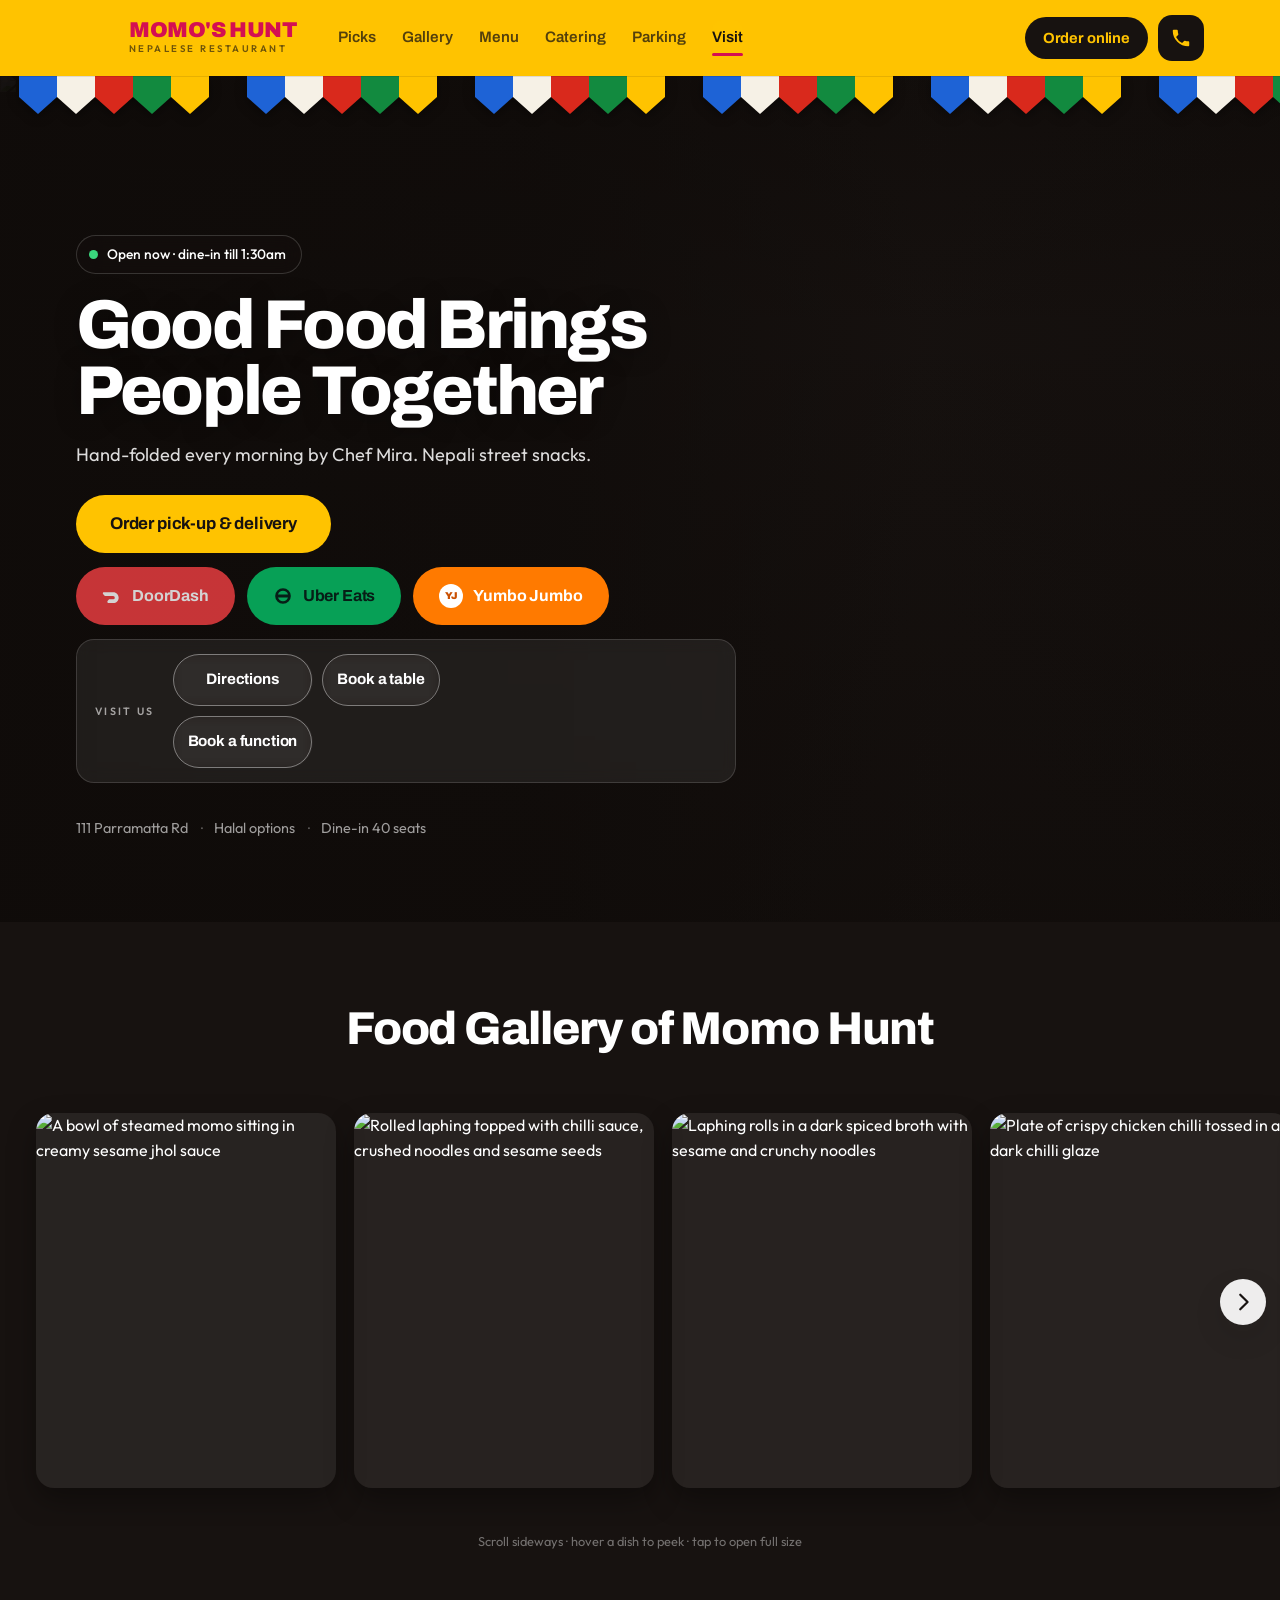
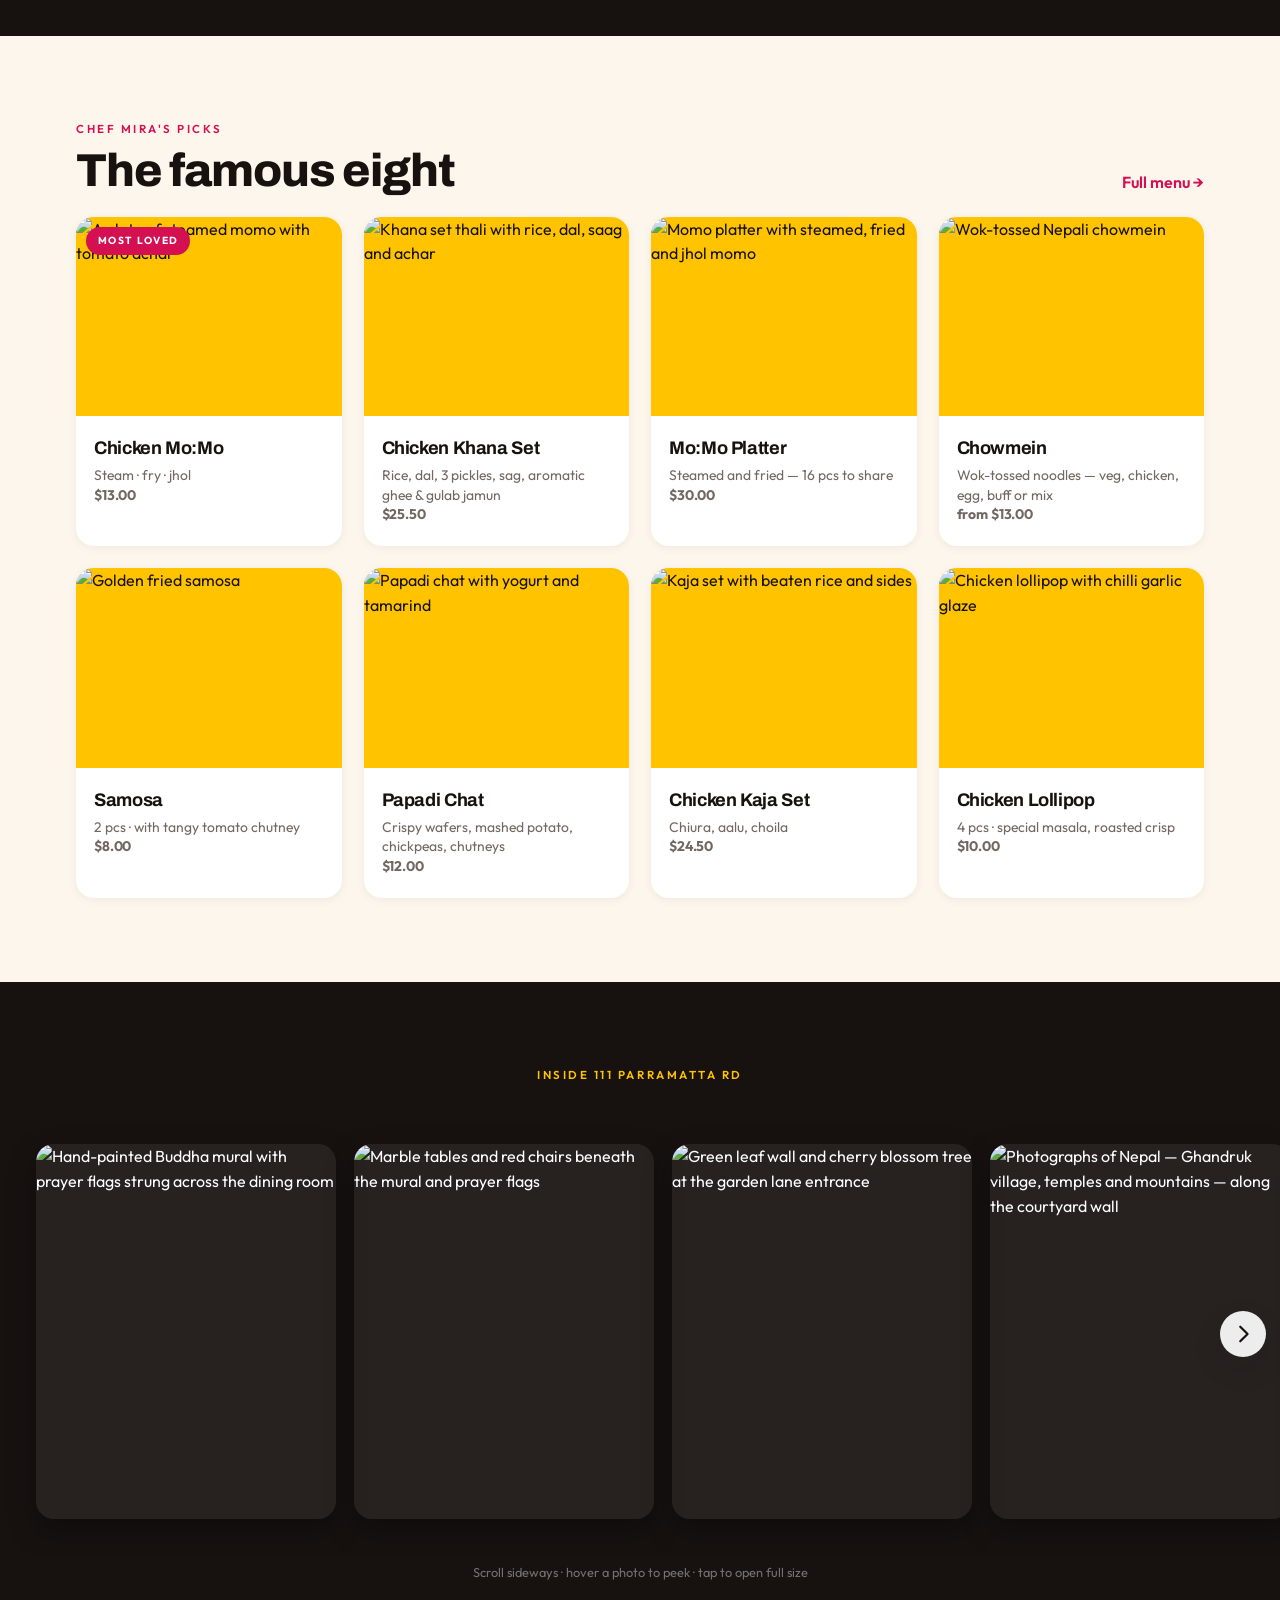
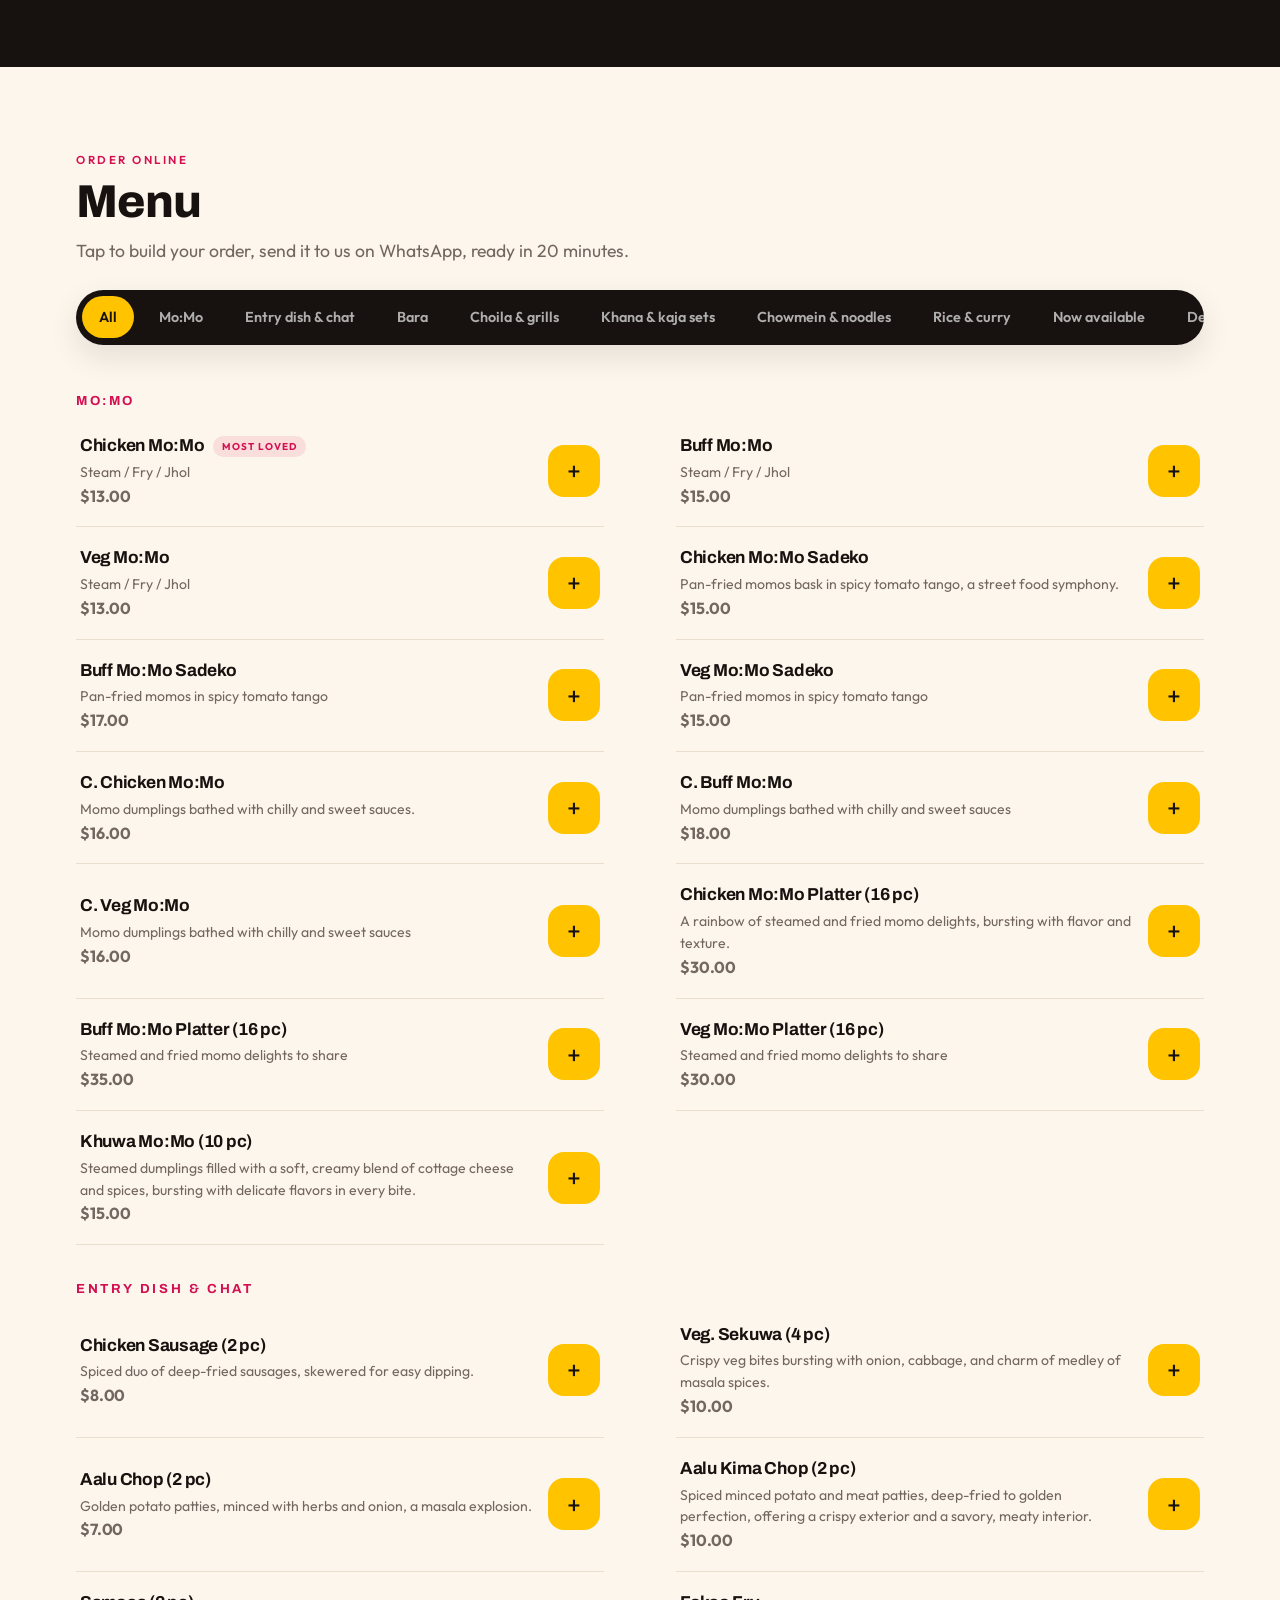
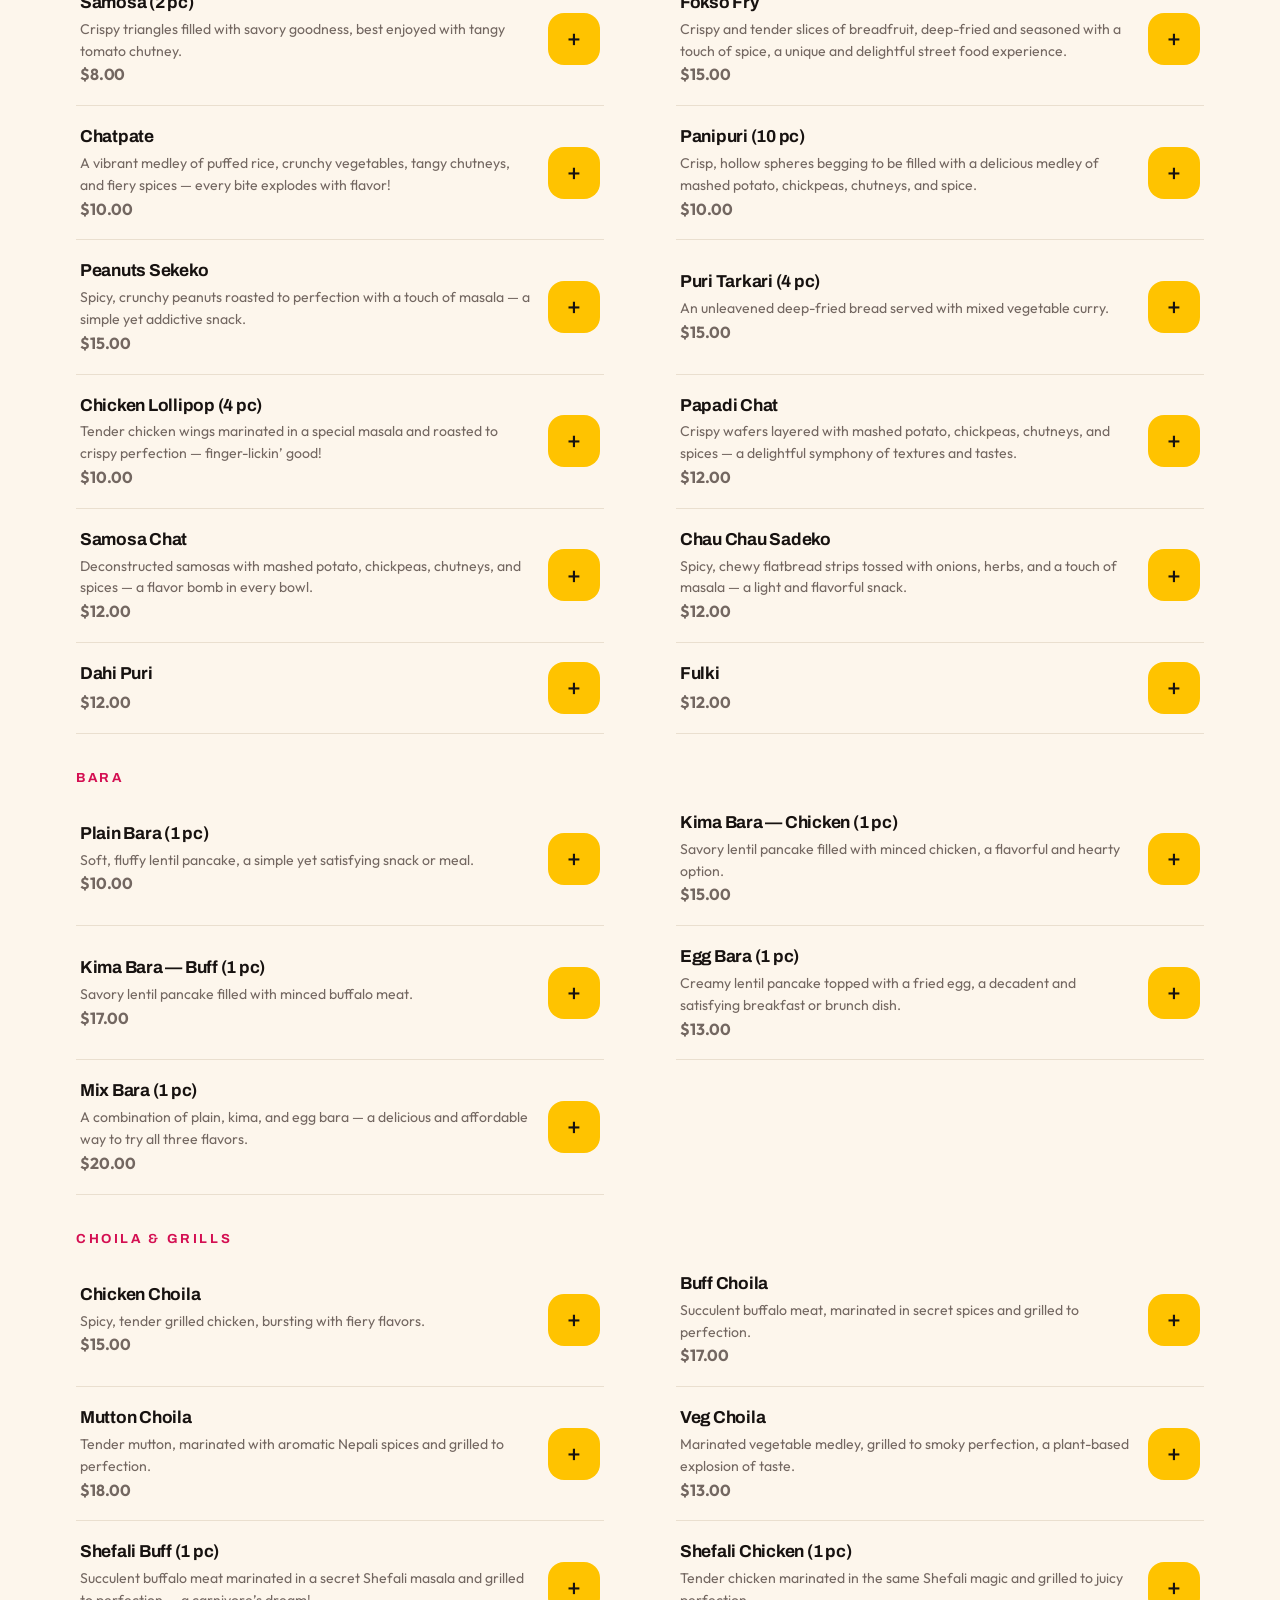
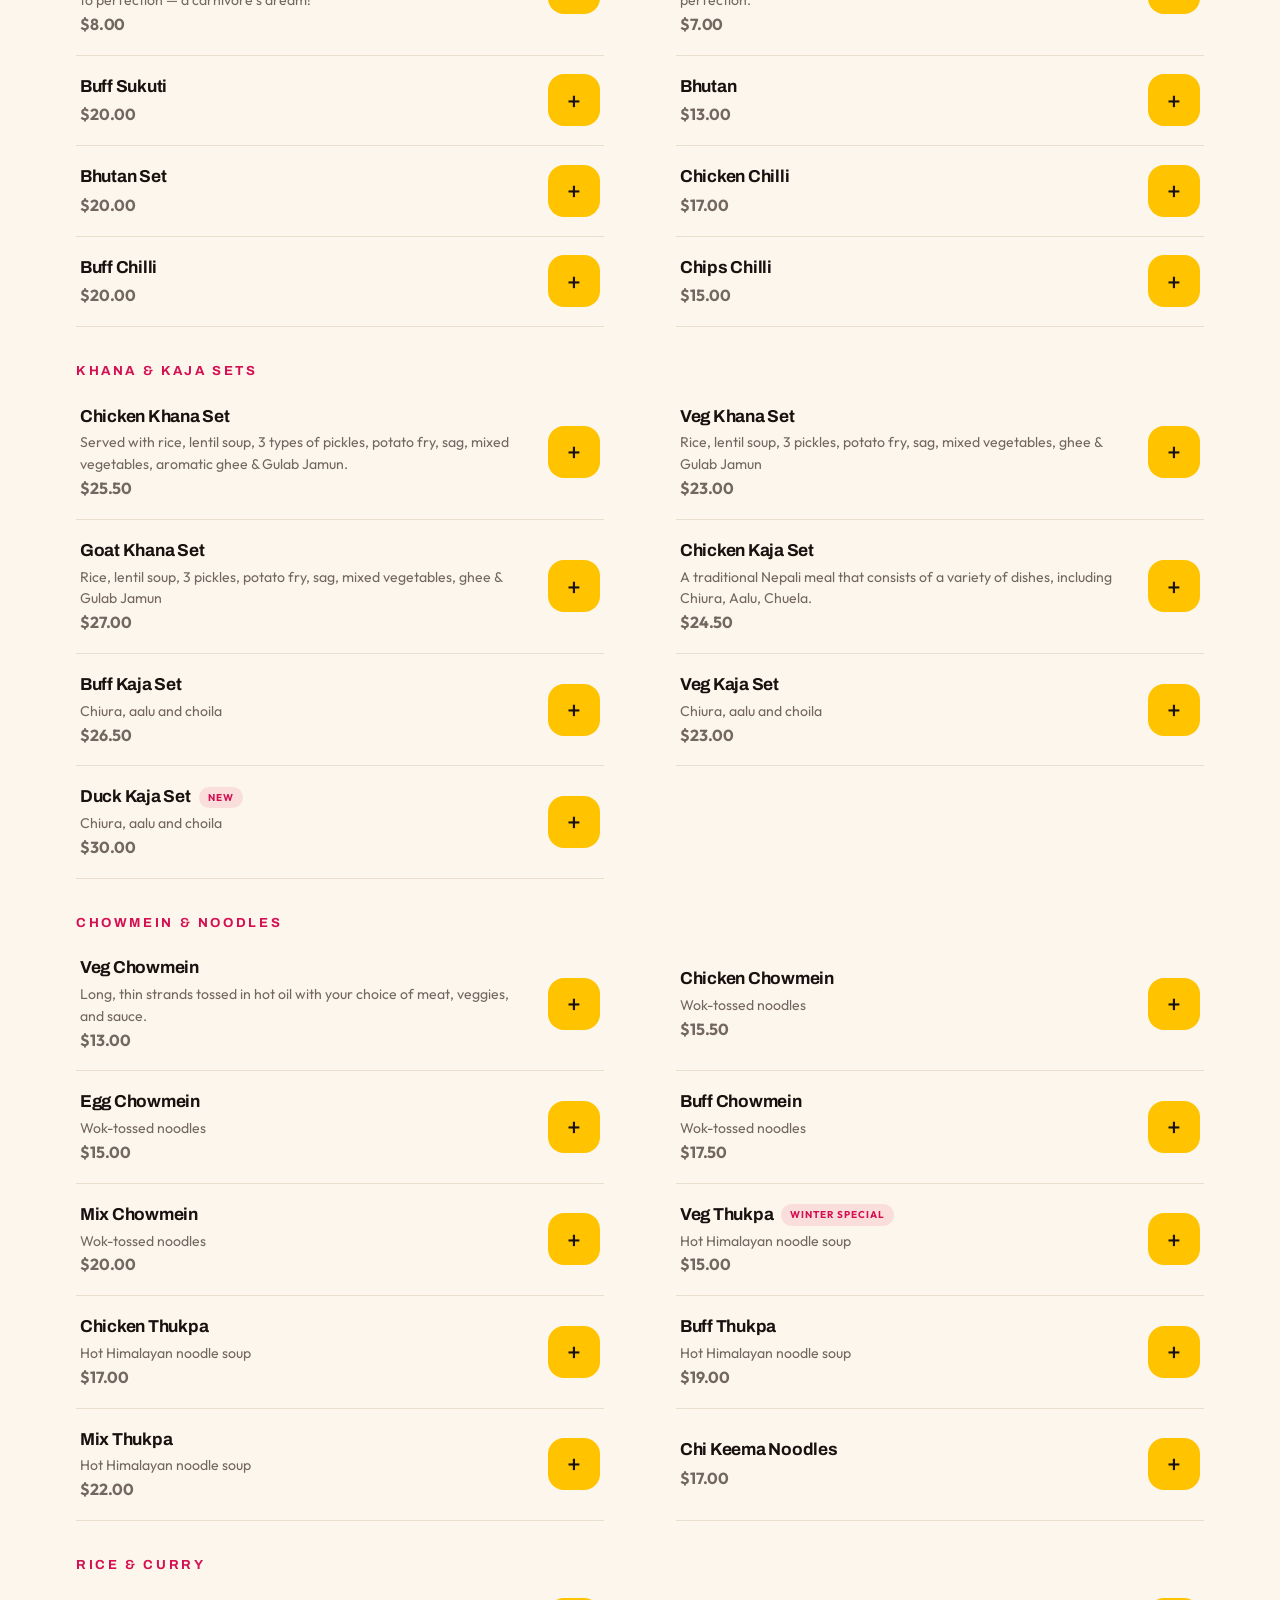
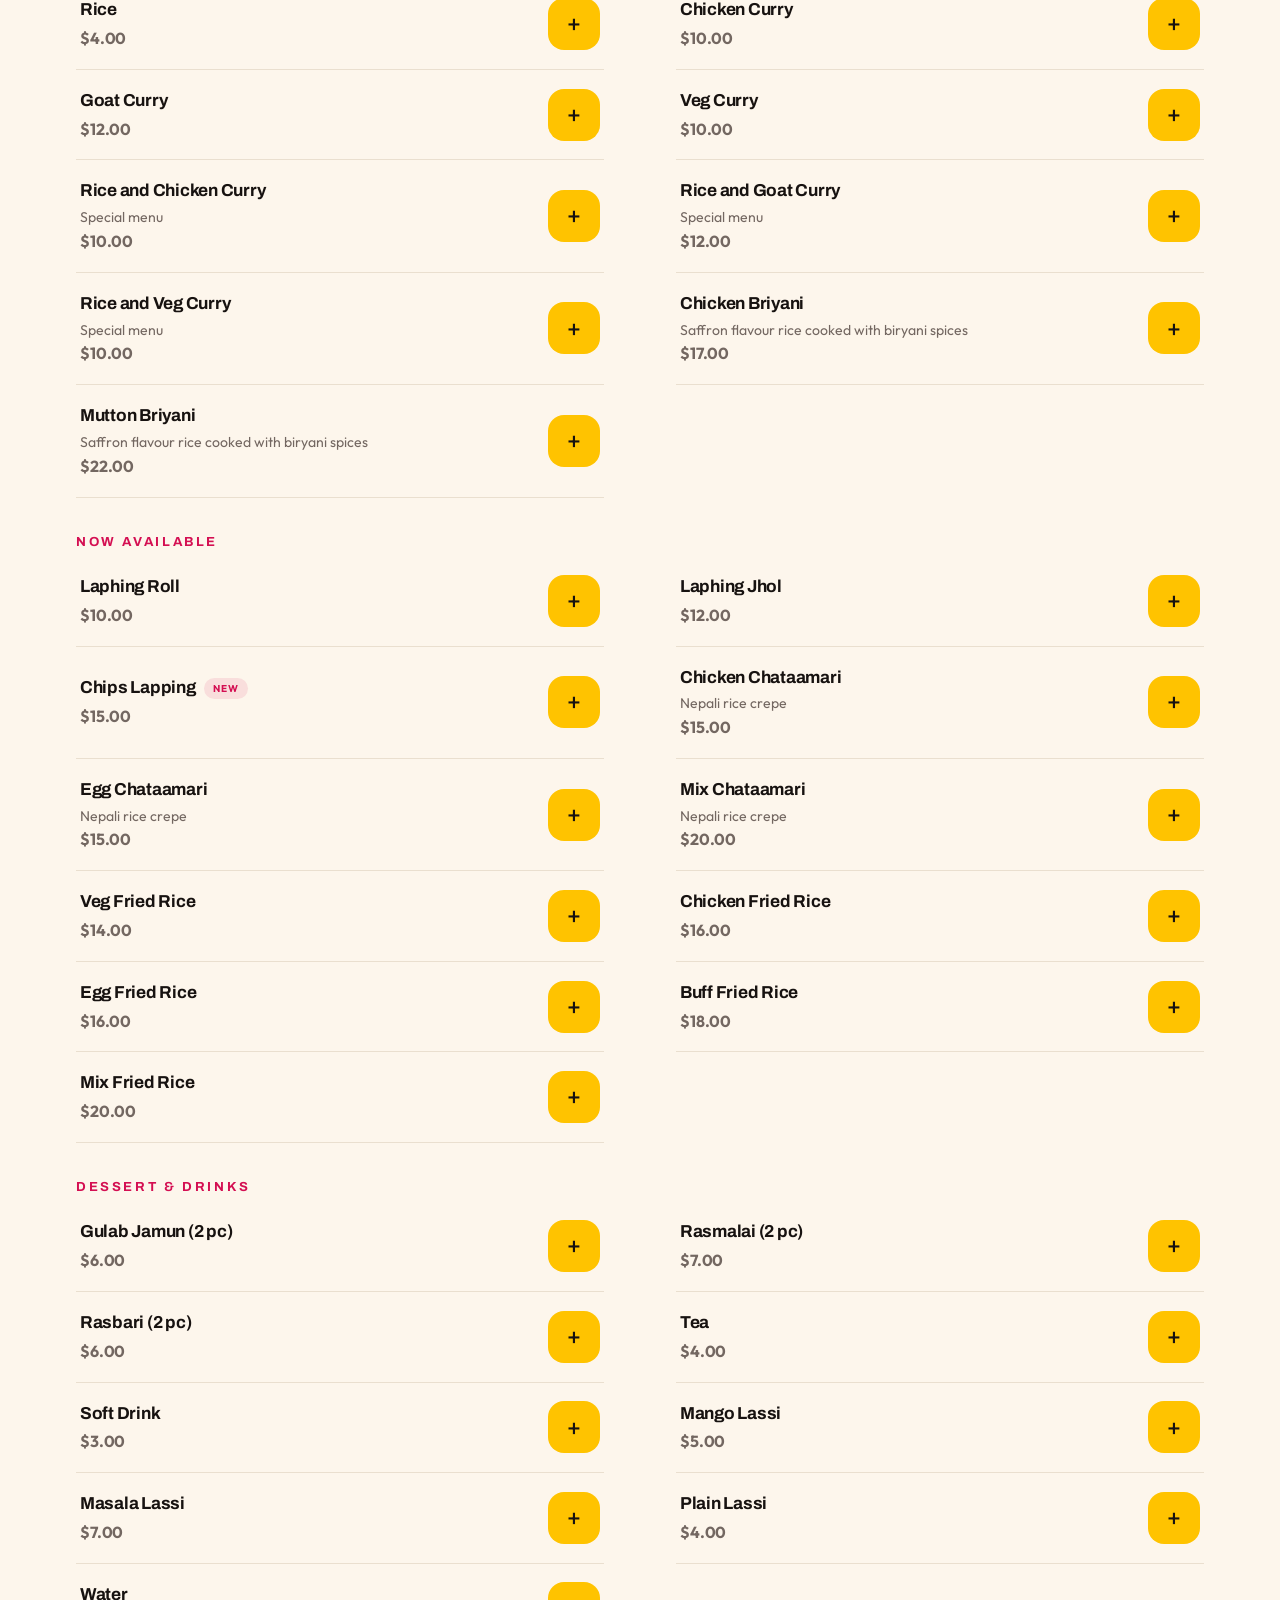
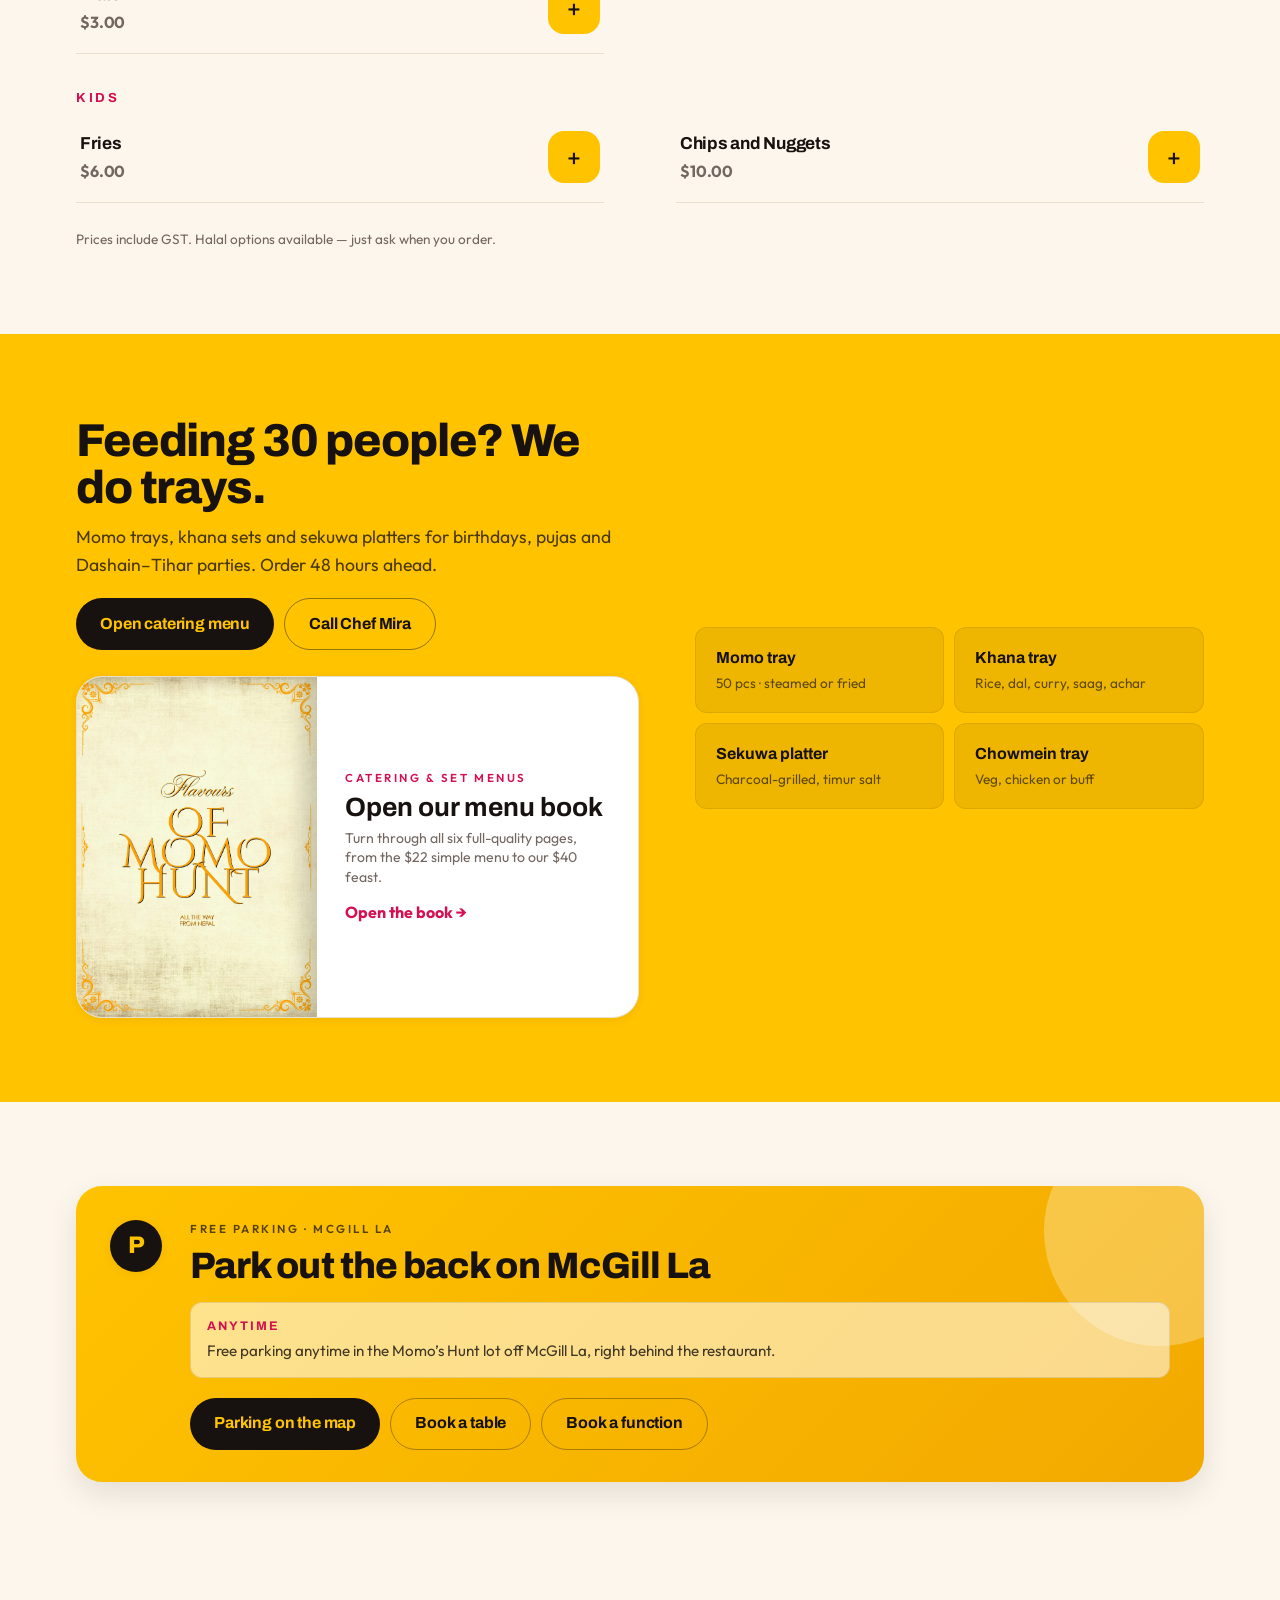
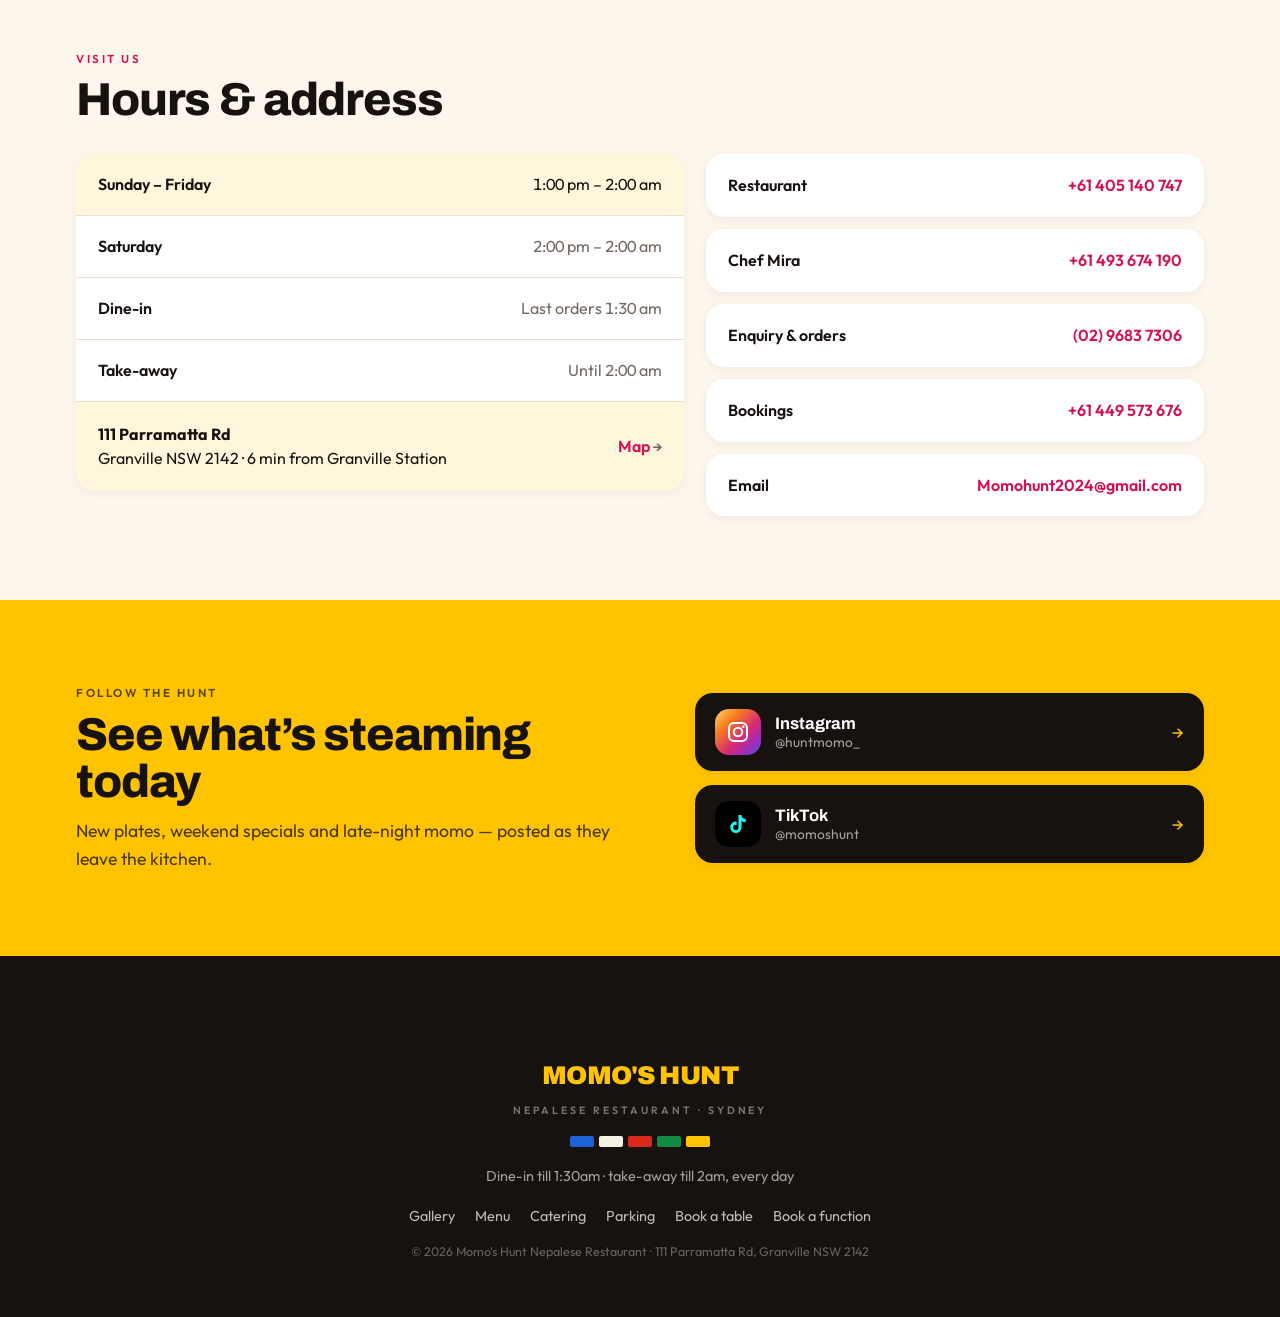
==== commit 482c9556: "almost" ====
--- a/index.html
+++ b/index.html
@@ -480,18 +480,6 @@
     <h2 class="sechead__title">Menu</h2>
     <p class="lede">Tap to build your order, send it to us on WhatsApp, ready in 20 minutes.</p>
 
-    <button class="menu-book-launch js-open-menu-book" type="button" aria-haspopup="dialog">
-      <span class="menu-book-launch__preview" aria-hidden="true">
-        <img src="assets/img/catering-menu/cover.jpeg" alt="" width="1447" height="2048">
-      </span>
-      <span class="menu-book-launch__copy">
-        <span class="kicker kicker--pink">Catering &amp; set menus</span>
-        <strong>Open our menu book</strong>
-        <span>Turn through all six full-quality pages, from the $22 simple menu to our $40 feast.</span>
-        <span class="menu-book-launch__action">Open the book <span aria-hidden="true">&rarr;</span></span>
-      </span>
-    </button>
-
     <div class="tabsbar">
       <div class="tabs" role="tablist" aria-label="Menu categories">
         <button class="tab is-active" role="tab" aria-selected="true" data-cat="all">All</button>
@@ -913,6 +901,18 @@
         <button class="btn btn--ink js-open-menu-book" type="button" aria-haspopup="dialog">Open catering menu</button>
         <a class="btn btn--outline-ink" href="tel:+61493674190">Call Chef Mira</a>
       </div>
+
+      <button class="menu-book-launch js-open-menu-book" type="button" aria-haspopup="dialog">
+        <span class="menu-book-launch__preview" aria-hidden="true">
+          <img src="assets/img/catering-menu/cover.jpeg" alt="" width="1447" height="2048">
+        </span>
+        <span class="menu-book-launch__copy">
+          <span class="kicker kicker--pink">Catering &amp; set menus</span>
+          <strong>Open our menu book</strong>
+          <span>Turn through all six full-quality pages, from the $22 simple menu to our $40 feast.</span>
+          <span class="menu-book-launch__action">Open the book <span aria-hidden="true">&rarr;</span></span>
+        </span>
+      </button>
     </div>
     <ul class="trays" role="list">
       <li><strong>Momo tray</strong><span>50 pcs · steamed or fried</span></li>
@@ -1106,6 +1106,7 @@
   <img id="lb-img" src="" alt="">
 </div>
 
+<script src="assets/js/menu-book.js"></script>
 <script src="assets/js/main.js"></script>
 </body>
 </html>
--- a/assets/css/styles.css
+++ b/assets/css/styles.css
@@ -833,6 +833,7 @@
 /* ---------- Booking form ---------- */
 
 .book{max-width:560px;margin:26px auto 0}
+.book .menu-book-launch{margin:0 0 24px}
 .form{display:grid;gap:16px}
 .field{display:grid;gap:6px}
 .field--row{grid-template-columns:1fr 1fr;gap:14px}
@@ -891,9 +892,6 @@
   background:var(--yellow);color:var(--ink);font-weight:700;cursor:pointer;
 }
 .payid__copy:hover{background:#FFD23F}
-.payment-proof__or{display:flex;align-items:center;gap:12px;color:var(--muted);font-size:.72rem;text-transform:uppercase;letter-spacing:.1em}
-.payment-proof__or::before,.payment-proof__or::after{content:"";height:1px;flex:1;background:var(--line)}
-.payment-proof__or span{flex:0 0 auto}
 .field input.field__file{padding:8px;line-height:1.8;background:var(--paper)}
 .field__file::file-selector-button{
   margin-right:10px;padding:8px 12px;border:0;border-radius:9px;
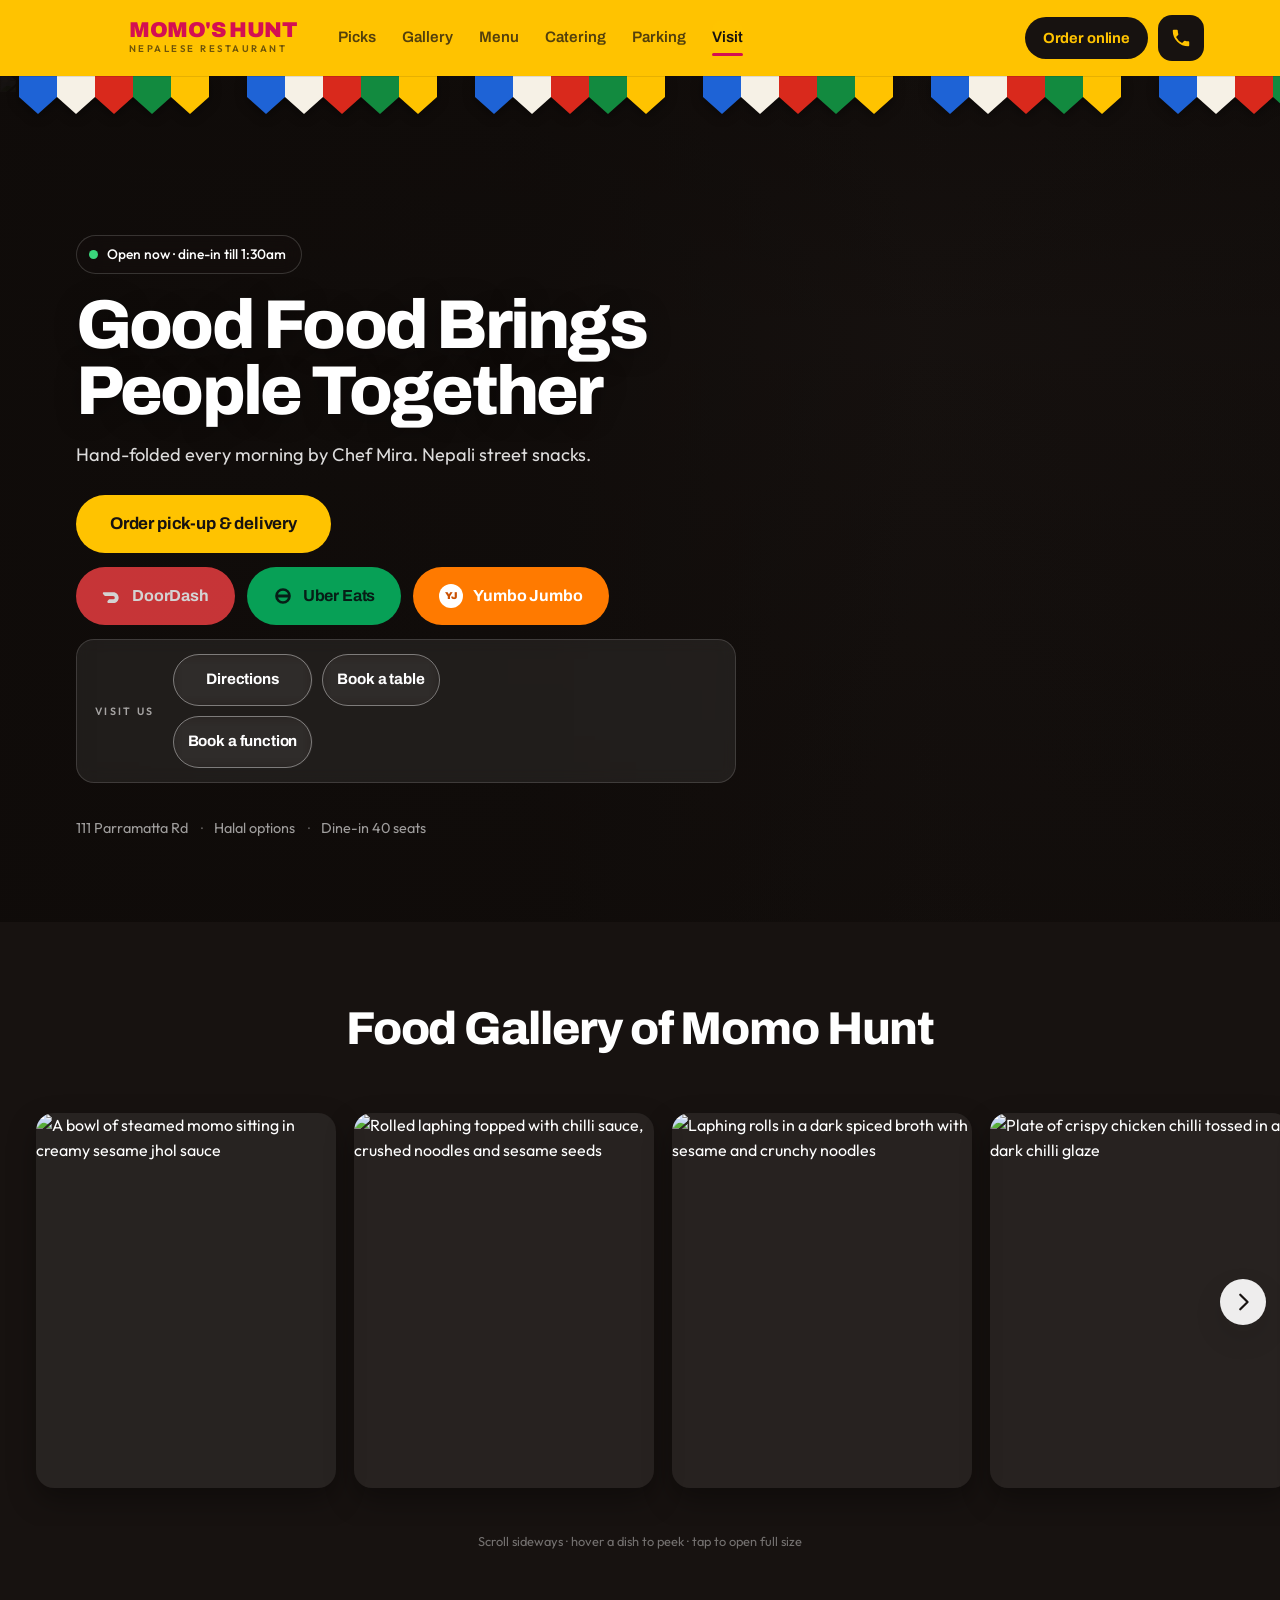
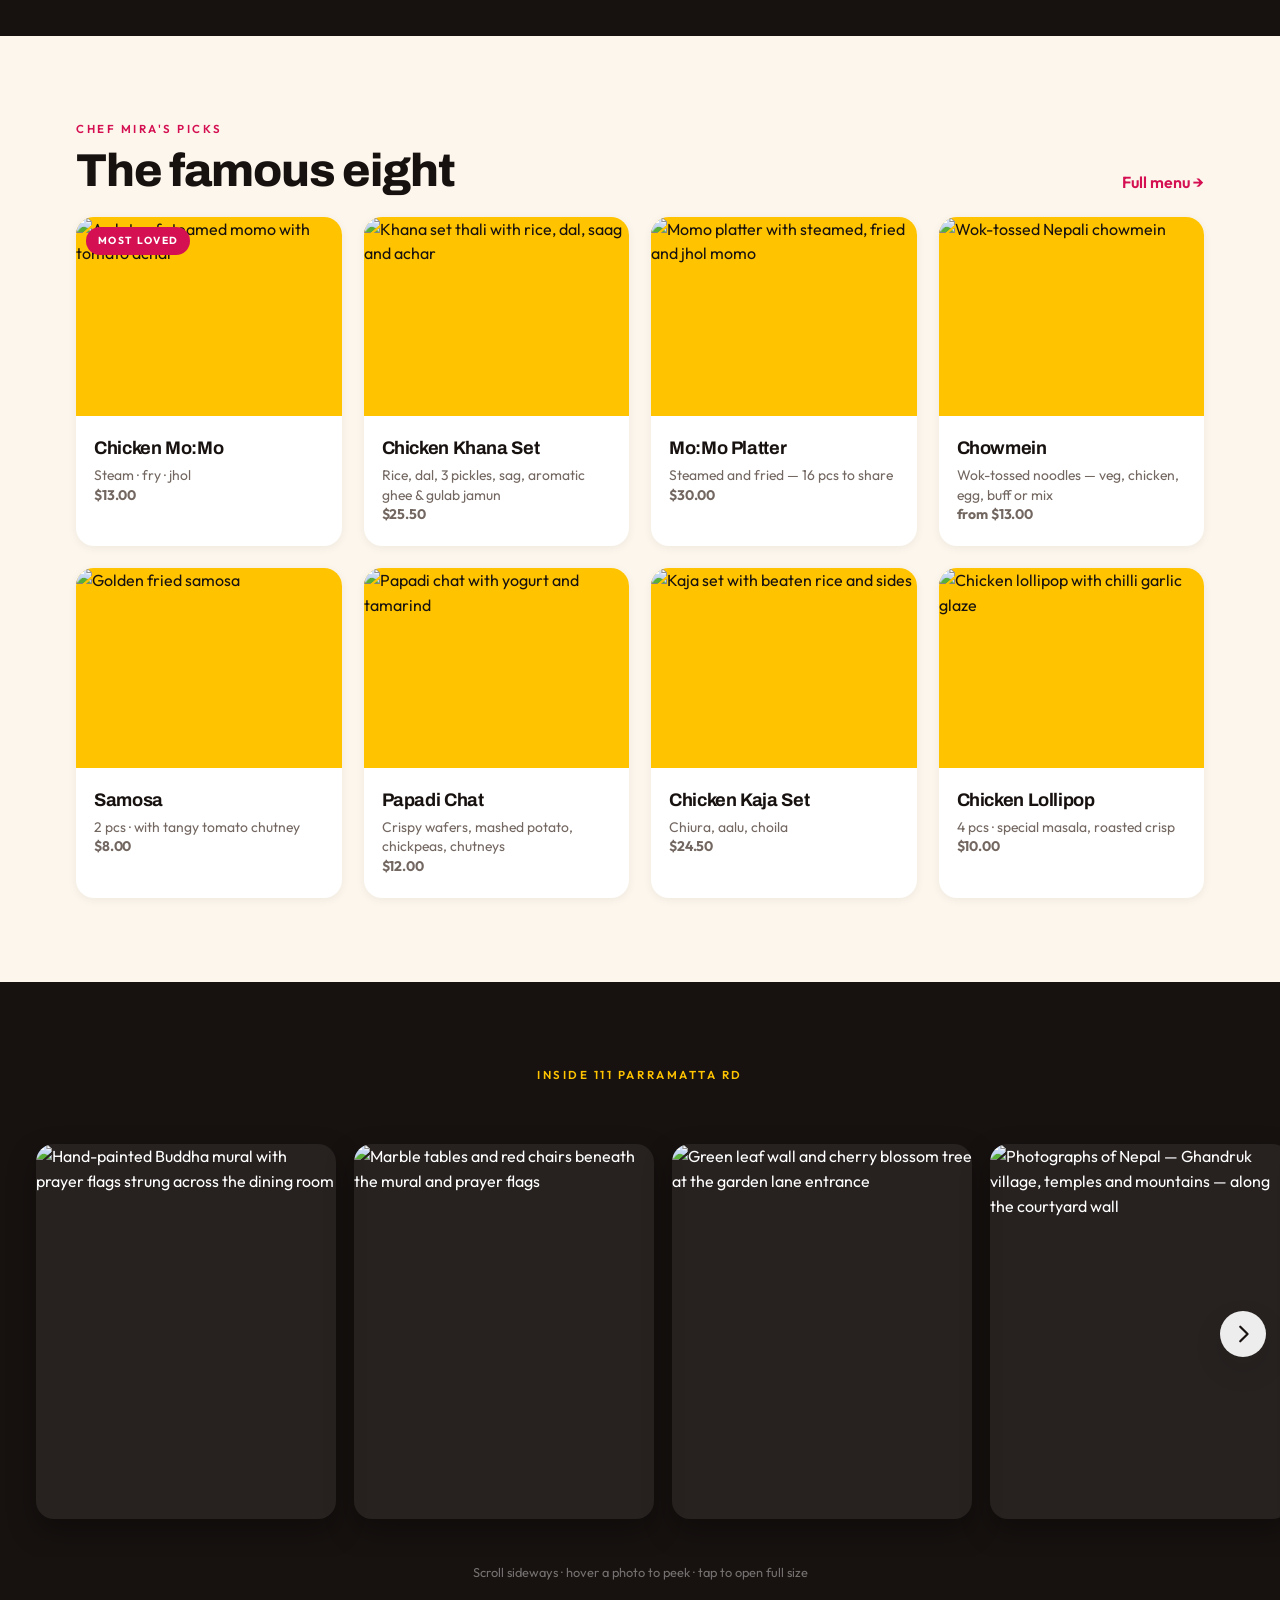
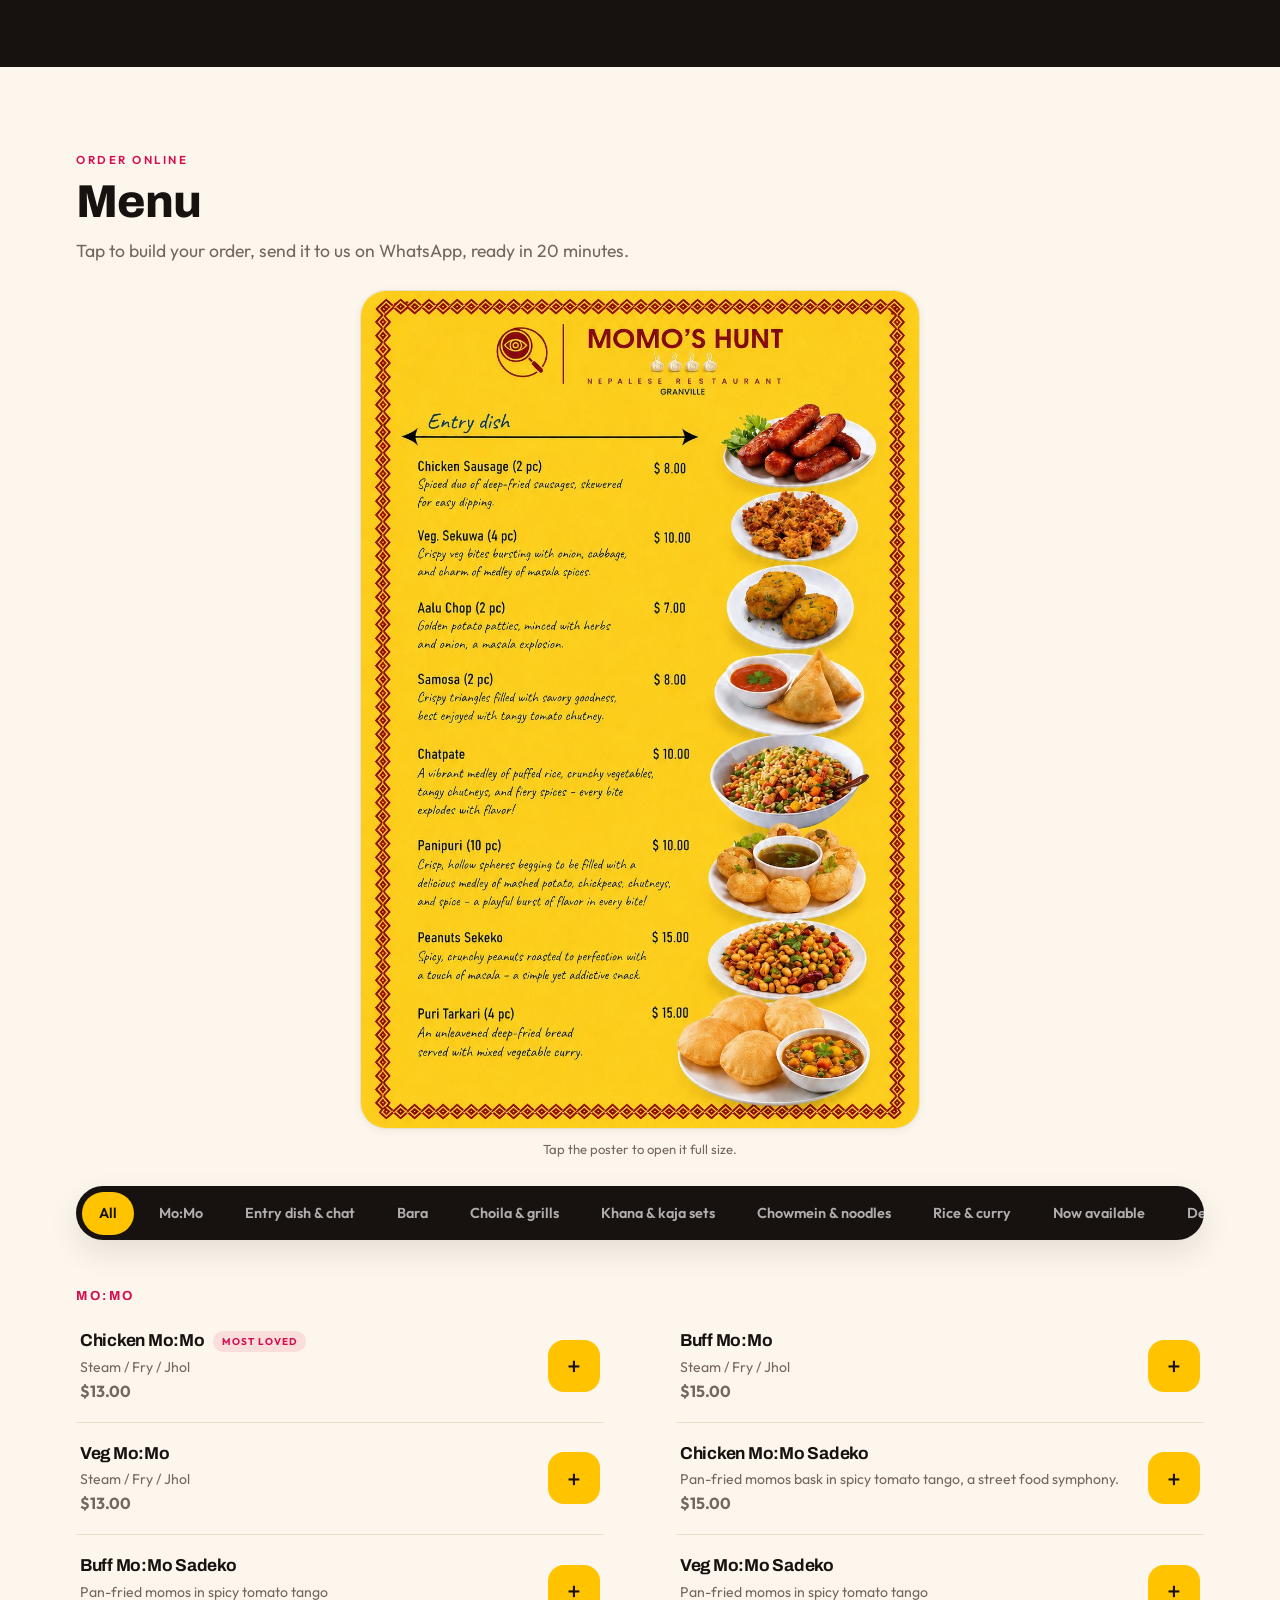
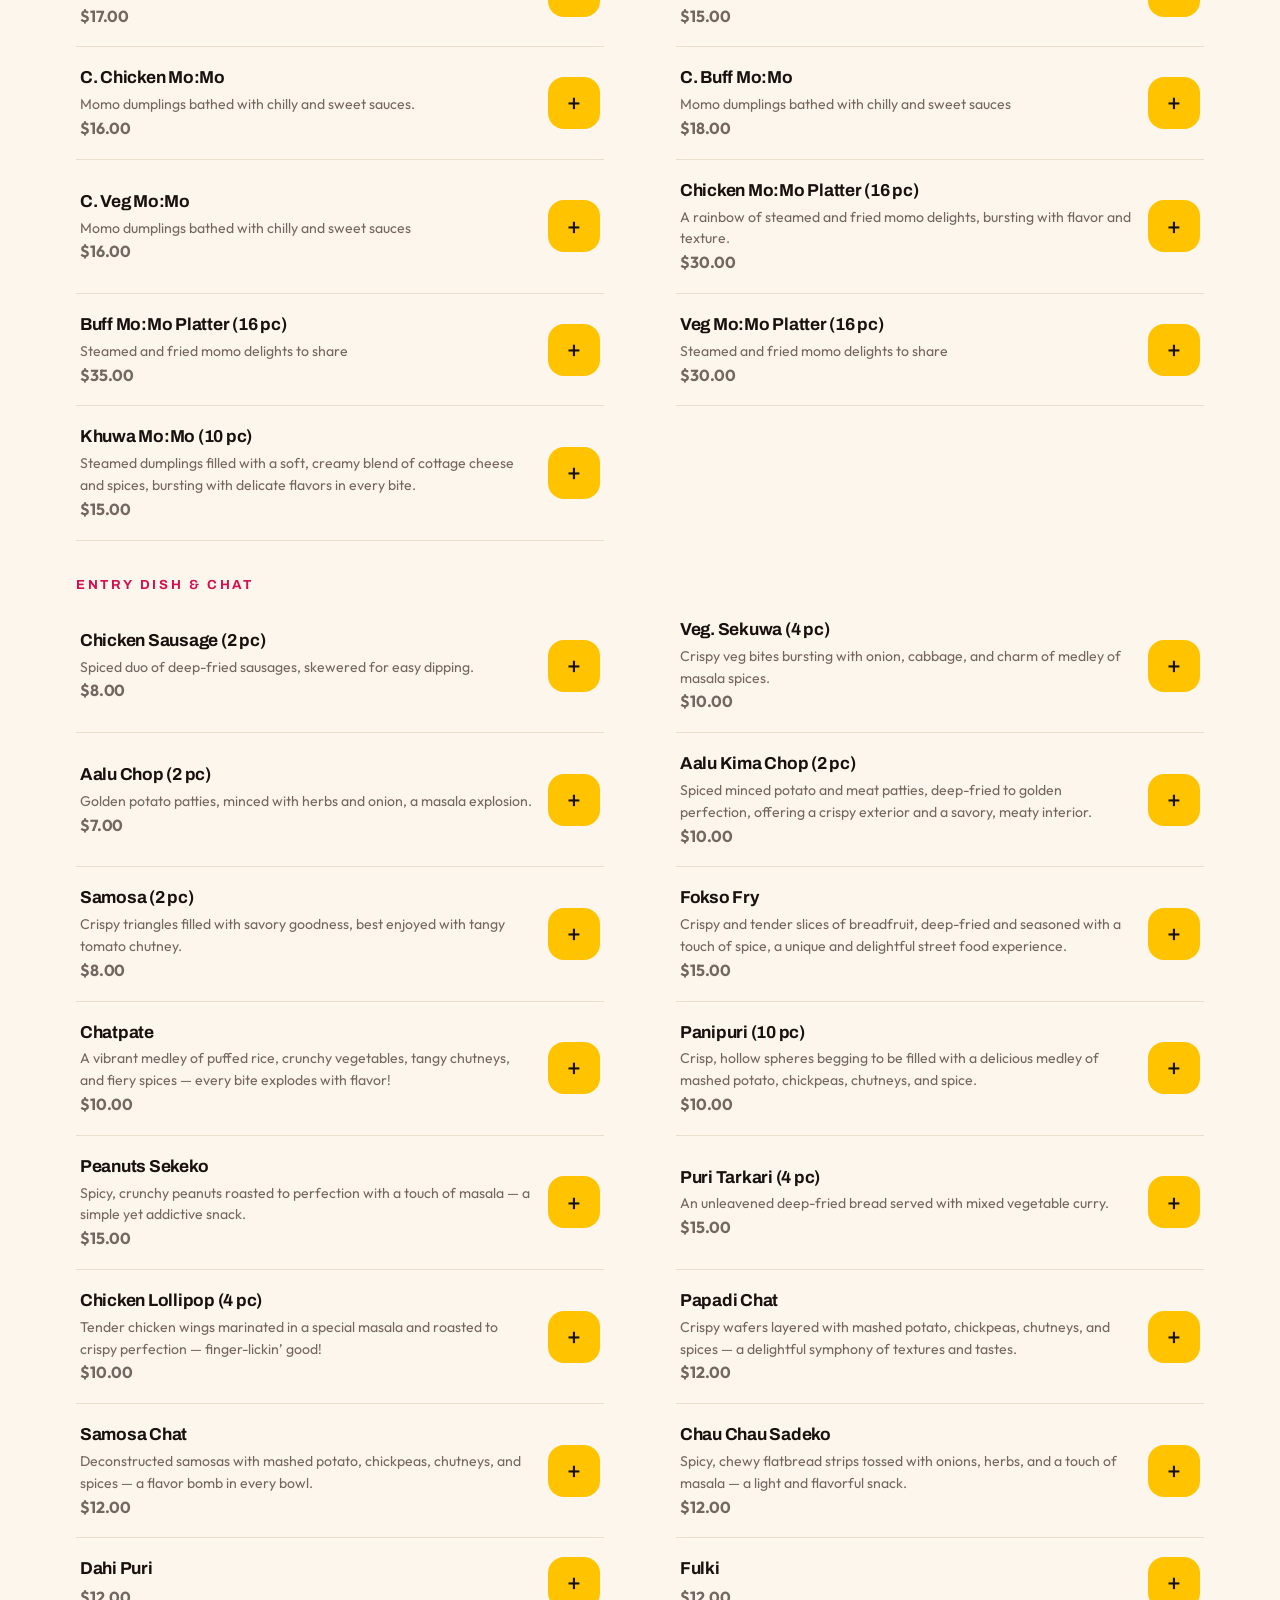
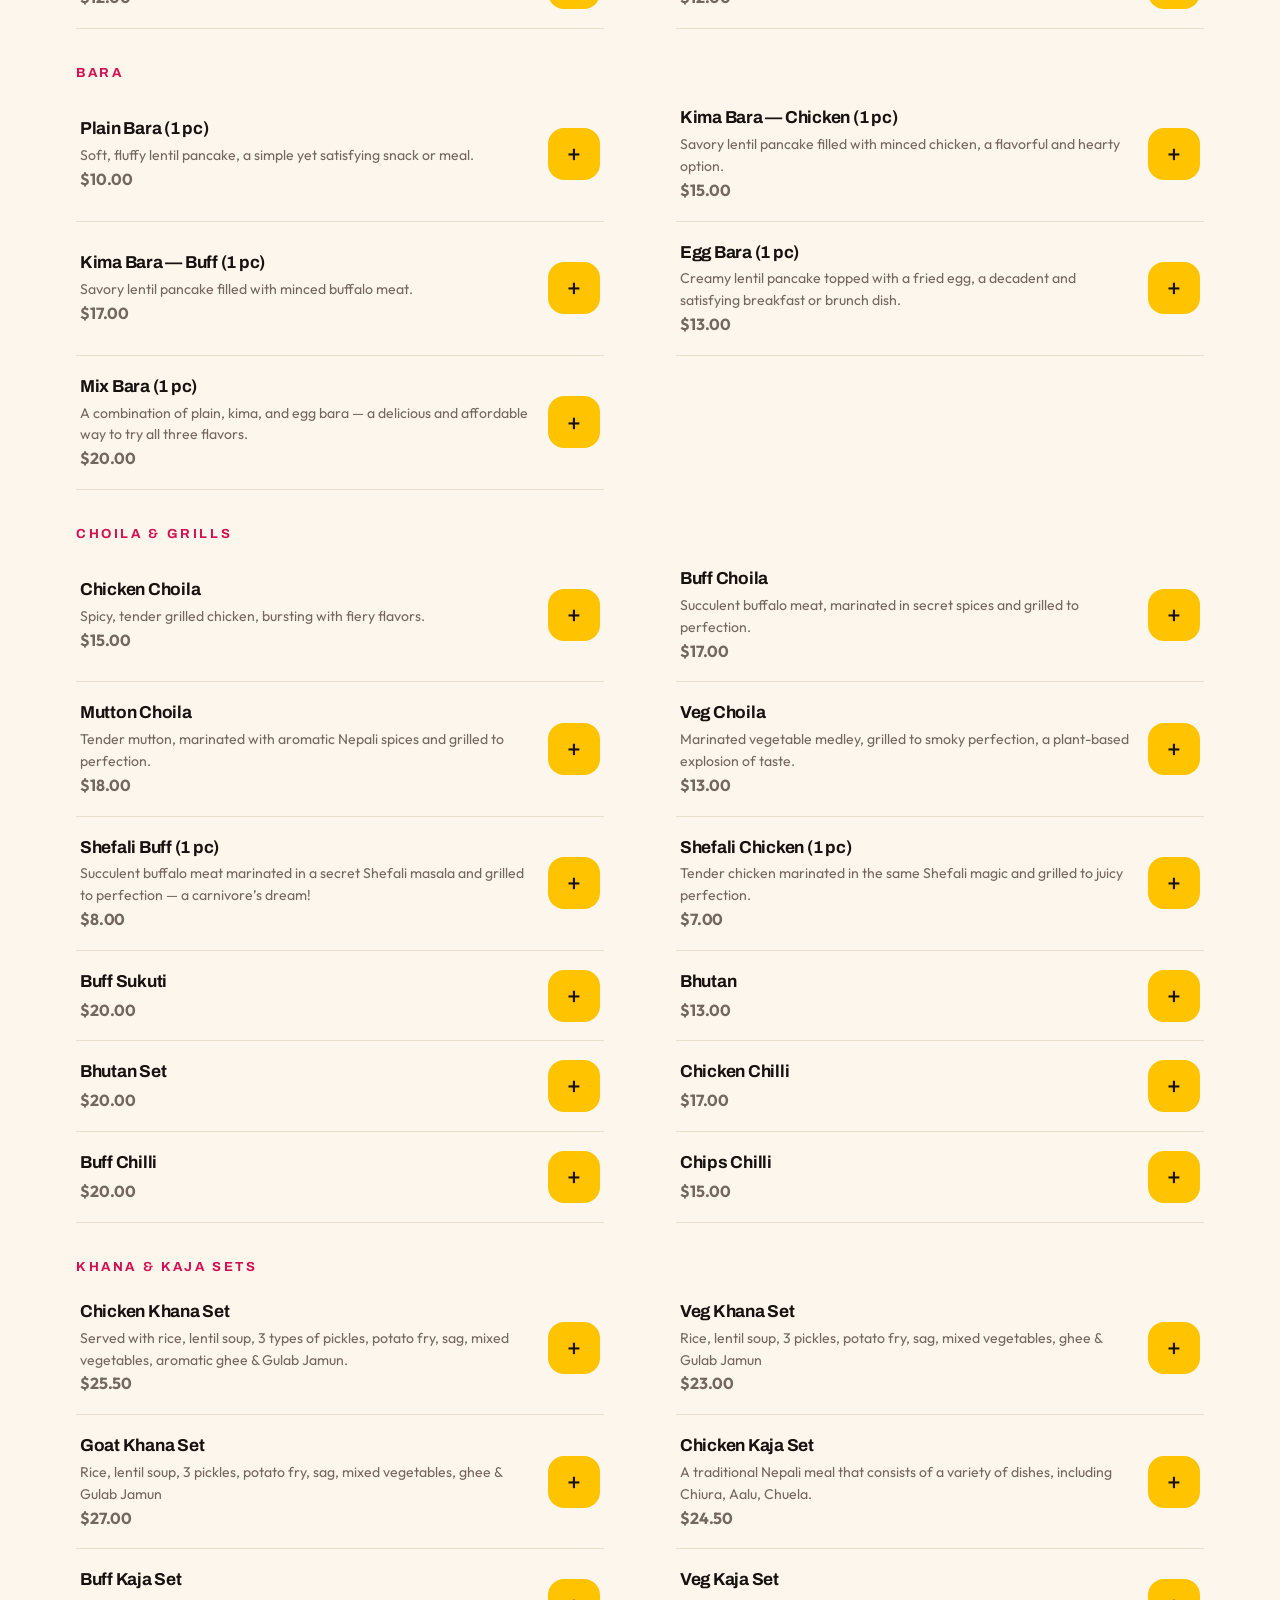
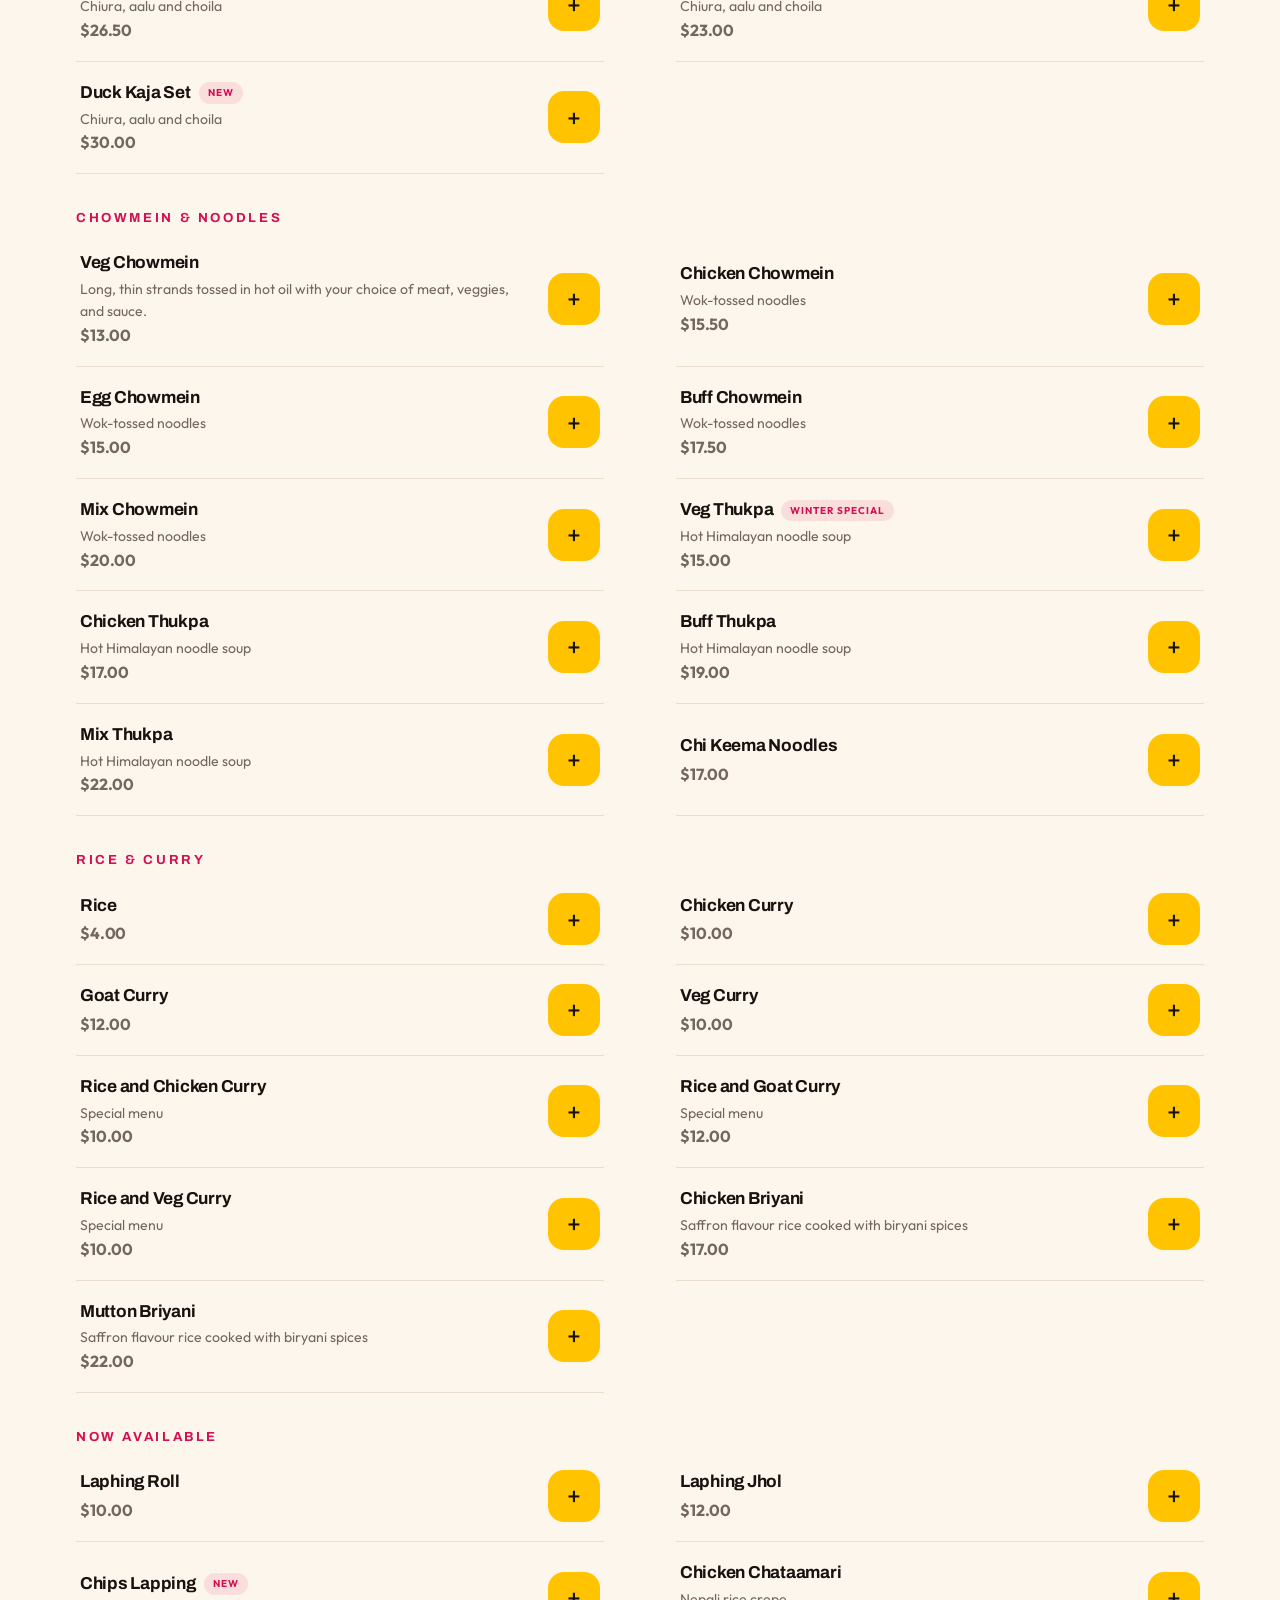
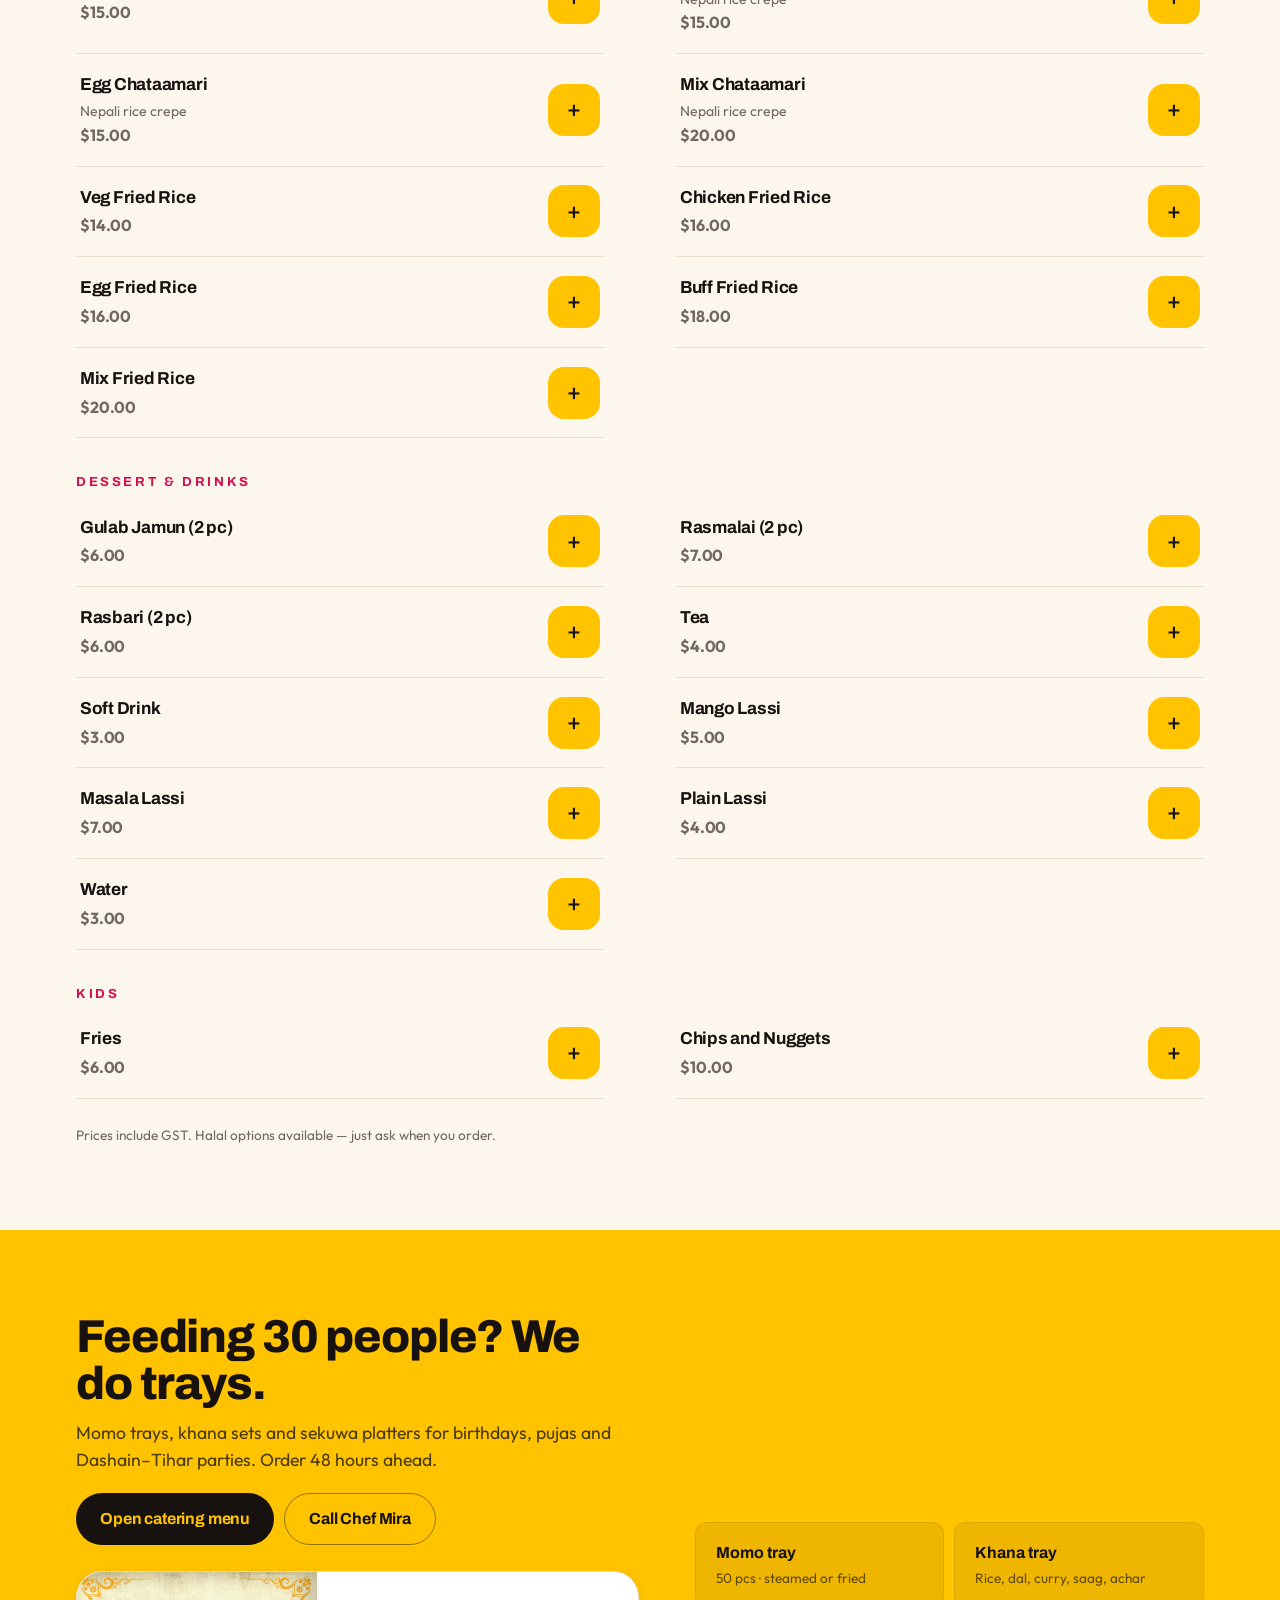
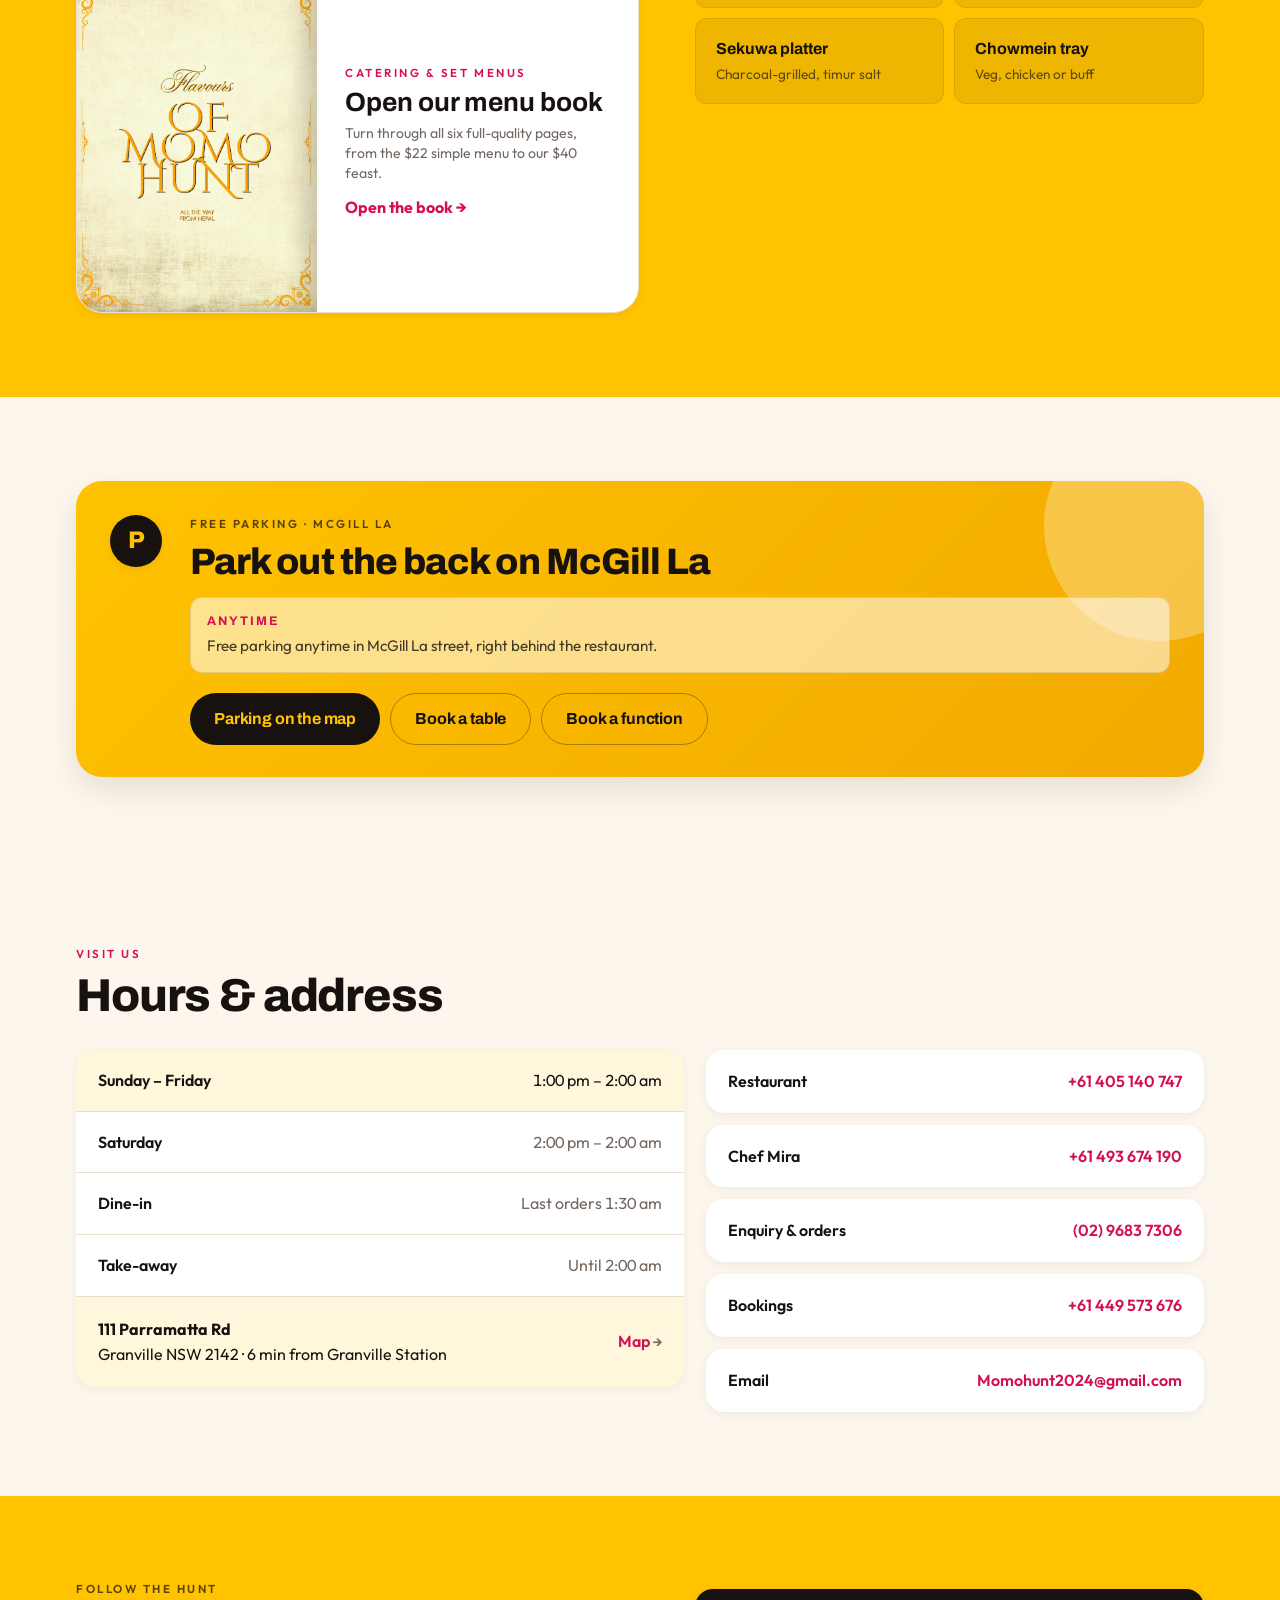
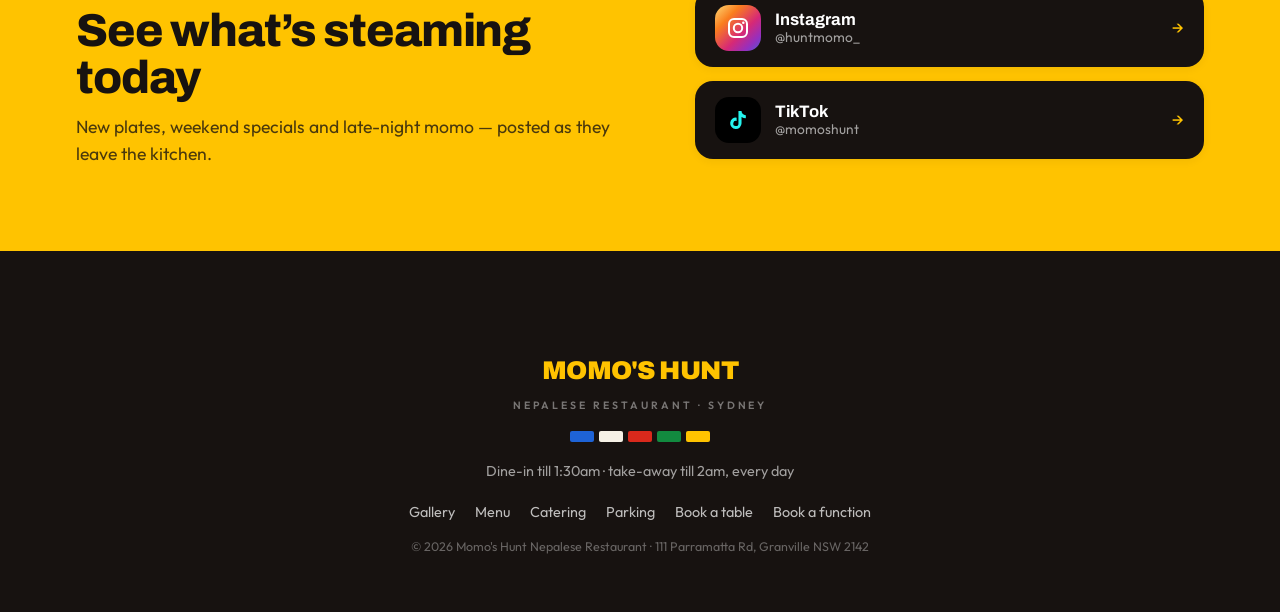
==== commit 9929395a: "update" ====
--- a/index.html
+++ b/index.html
@@ -480,6 +480,15 @@
     <h2 class="sechead__title">Menu</h2>
     <p class="lede">Tap to build your order, send it to us on WhatsApp, ready in 20 minutes.</p>
 
+    <figure class="menu-poster">
+      <a href="assets/img/menu/entry-dish-poster.jpeg" target="_blank" rel="noopener">
+        <img src="assets/img/menu/entry-dish-poster.jpeg"
+             alt="Momo's Hunt entry dish menu: chicken sausage $8, veg sekuwa $10, aalu chop $7, samosa $8, chatpate $10, panipuri $10, peanuts sekeko $15, puri tarkari $15."
+             width="1024" height="1536" loading="lazy" decoding="async">
+      </a>
+      <figcaption>Tap the poster to open it full size.</figcaption>
+    </figure>
+
     <div class="tabsbar">
       <div class="tabs" role="tablist" aria-label="Menu categories">
         <button class="tab is-active" role="tab" aria-selected="true" data-cat="all">All</button>
@@ -936,7 +945,7 @@
         <ul class="parking__rules" role="list">
           <li>
             <strong>Anytime</strong>
-            <span>Free parking anytime in the Momo’s Hunt lot off McGill La, right behind the restaurant.</span>
+            <span>Free parking anytime in McGill La street, right behind the restaurant.</span>
           </li>
         </ul>
 
--- a/assets/css/styles.css
+++ b/assets/css/styles.css
@@ -471,6 +471,18 @@
 }
 .menu-book-launch__action{margin-top:12px;color:var(--pink);font-weight:700}
 
+/* Printed menu page, shown whole above the tappable list. */
+.menu-poster{margin:26px auto 0;max-width:560px;text-align:center}
+.menu-poster a{
+  display:block;overflow:hidden;
+  border:1px solid var(--line);border-radius:var(--r-lg);
+  background:var(--paper);box-shadow:var(--shadow-sm);
+  transition:transform .2s ease,box-shadow .2s ease;
+}
+.menu-poster a:hover{transform:translateY(-3px);box-shadow:var(--shadow-md)}
+.menu-poster img{display:block;width:100%;height:auto}
+.menu-poster figcaption{margin-top:10px;color:var(--muted);font-size:.82rem}
+
 /* The bar is what sticks; its cream backdrop hides items scrolling beneath. */
 .tabsbar{
   position:sticky;
@@ -836,7 +848,8 @@
 .book .menu-book-launch{margin:0 0 24px}
 .form{display:grid;gap:16px}
 .field{display:grid;gap:6px}
-.field--row{grid-template-columns:1fr 1fr;gap:14px}
+.field--row{grid-template-columns:1fr 1fr;gap:14px;align-items:start}
+.field--row > .field{align-content:start}
 .field label,.field legend{
   font-family:var(--font-head);
   font-weight:700;font-size:.8rem;
@@ -878,6 +891,11 @@
   font-family:var(--font-head);font-weight:800;font-size:1.2rem;
 }
 .payment-proof__intro{margin:0;color:var(--muted);font-size:.92rem;line-height:1.45}
+.payment-proof__note{
+  margin:-8px 0 0;
+  font-family:var(--font-head);font-weight:700;font-size:.86rem;
+  color:var(--ink);
+}
 .payid{
   display:flex;align-items:center;justify-content:space-between;gap:14px;
   padding:15px 16px;border-radius:var(--r-sm);
@@ -1385,6 +1403,8 @@
 }
 
 @media (max-width:699px){
+  .field--row{grid-template-columns:1fr;gap:16px}
+
   .menu-book-modal{padding:0}
   .menu-book-modal__panel{height:100svh;max-height:none;border:0;border-radius:0;padding:12px}
   .menu-book-stage{grid-template-columns:36px minmax(0,1fr) 36px;gap:5px;flex:1;overflow:hidden}
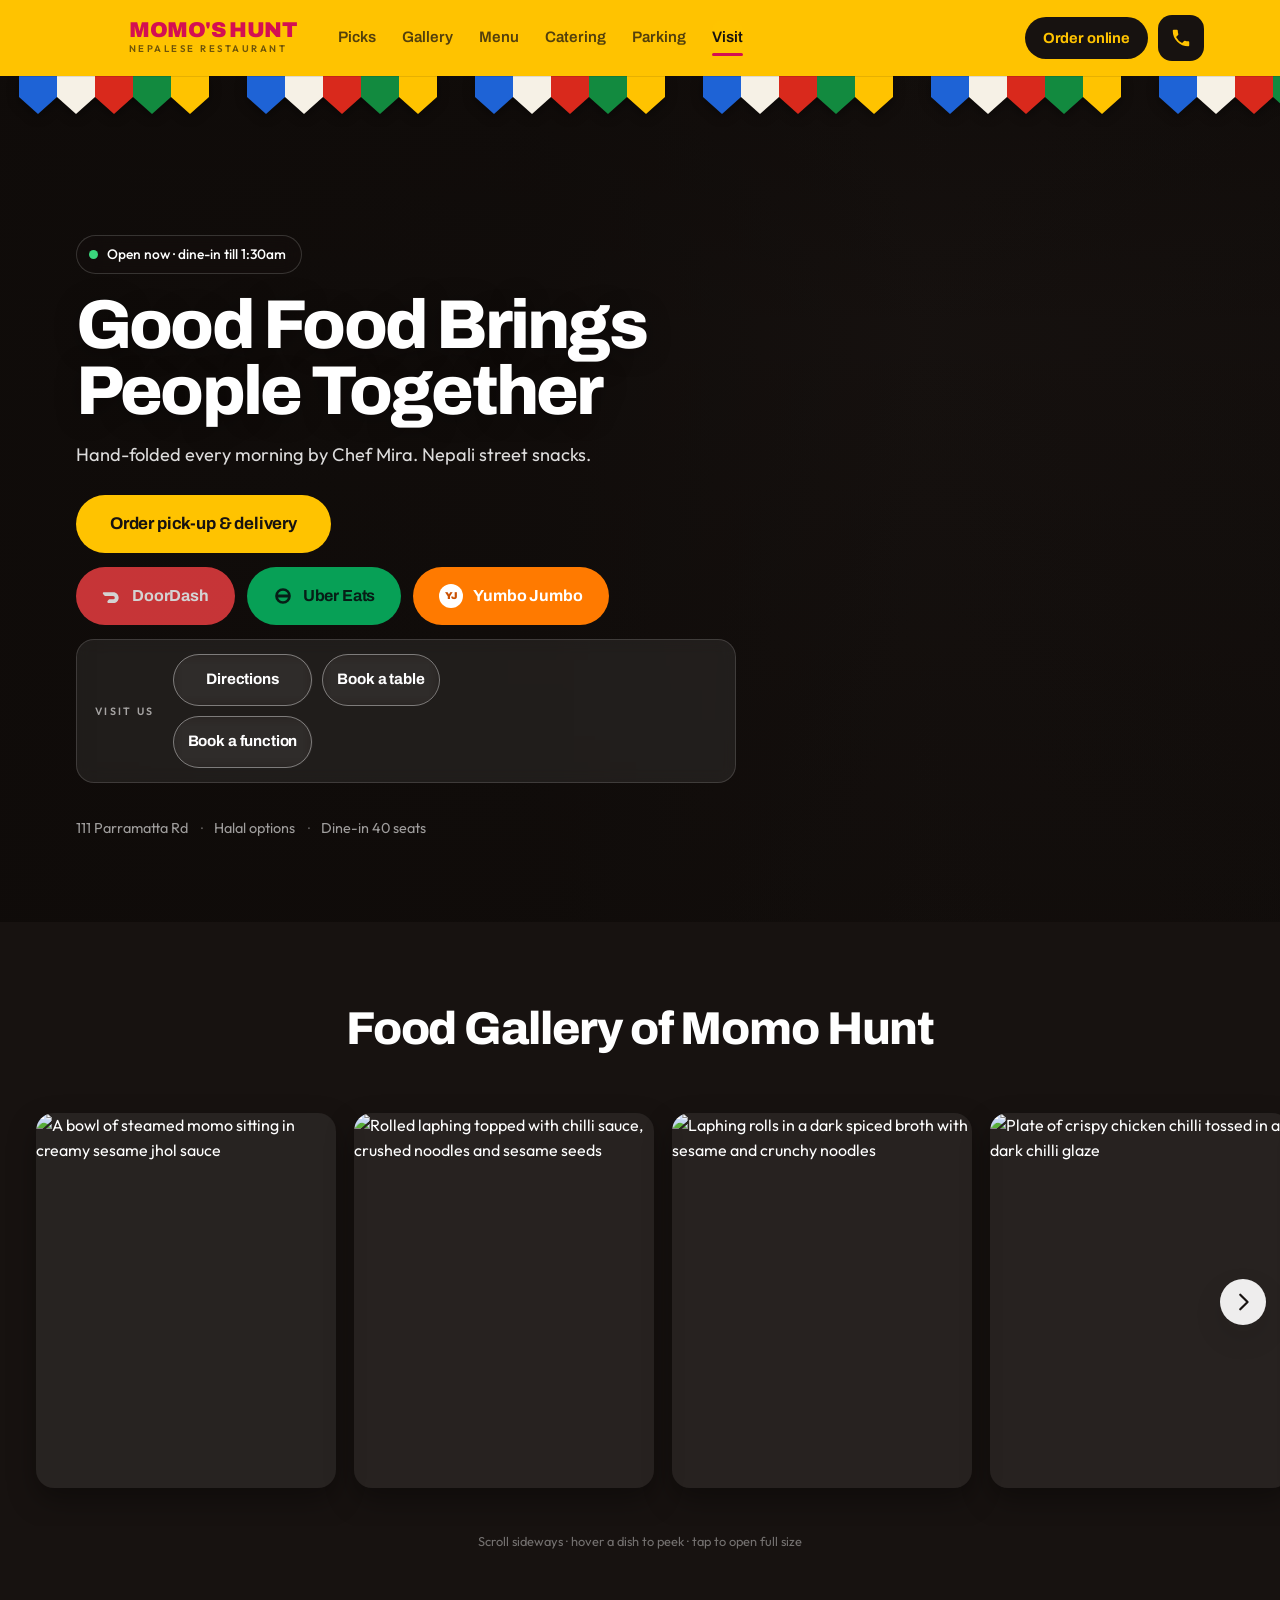
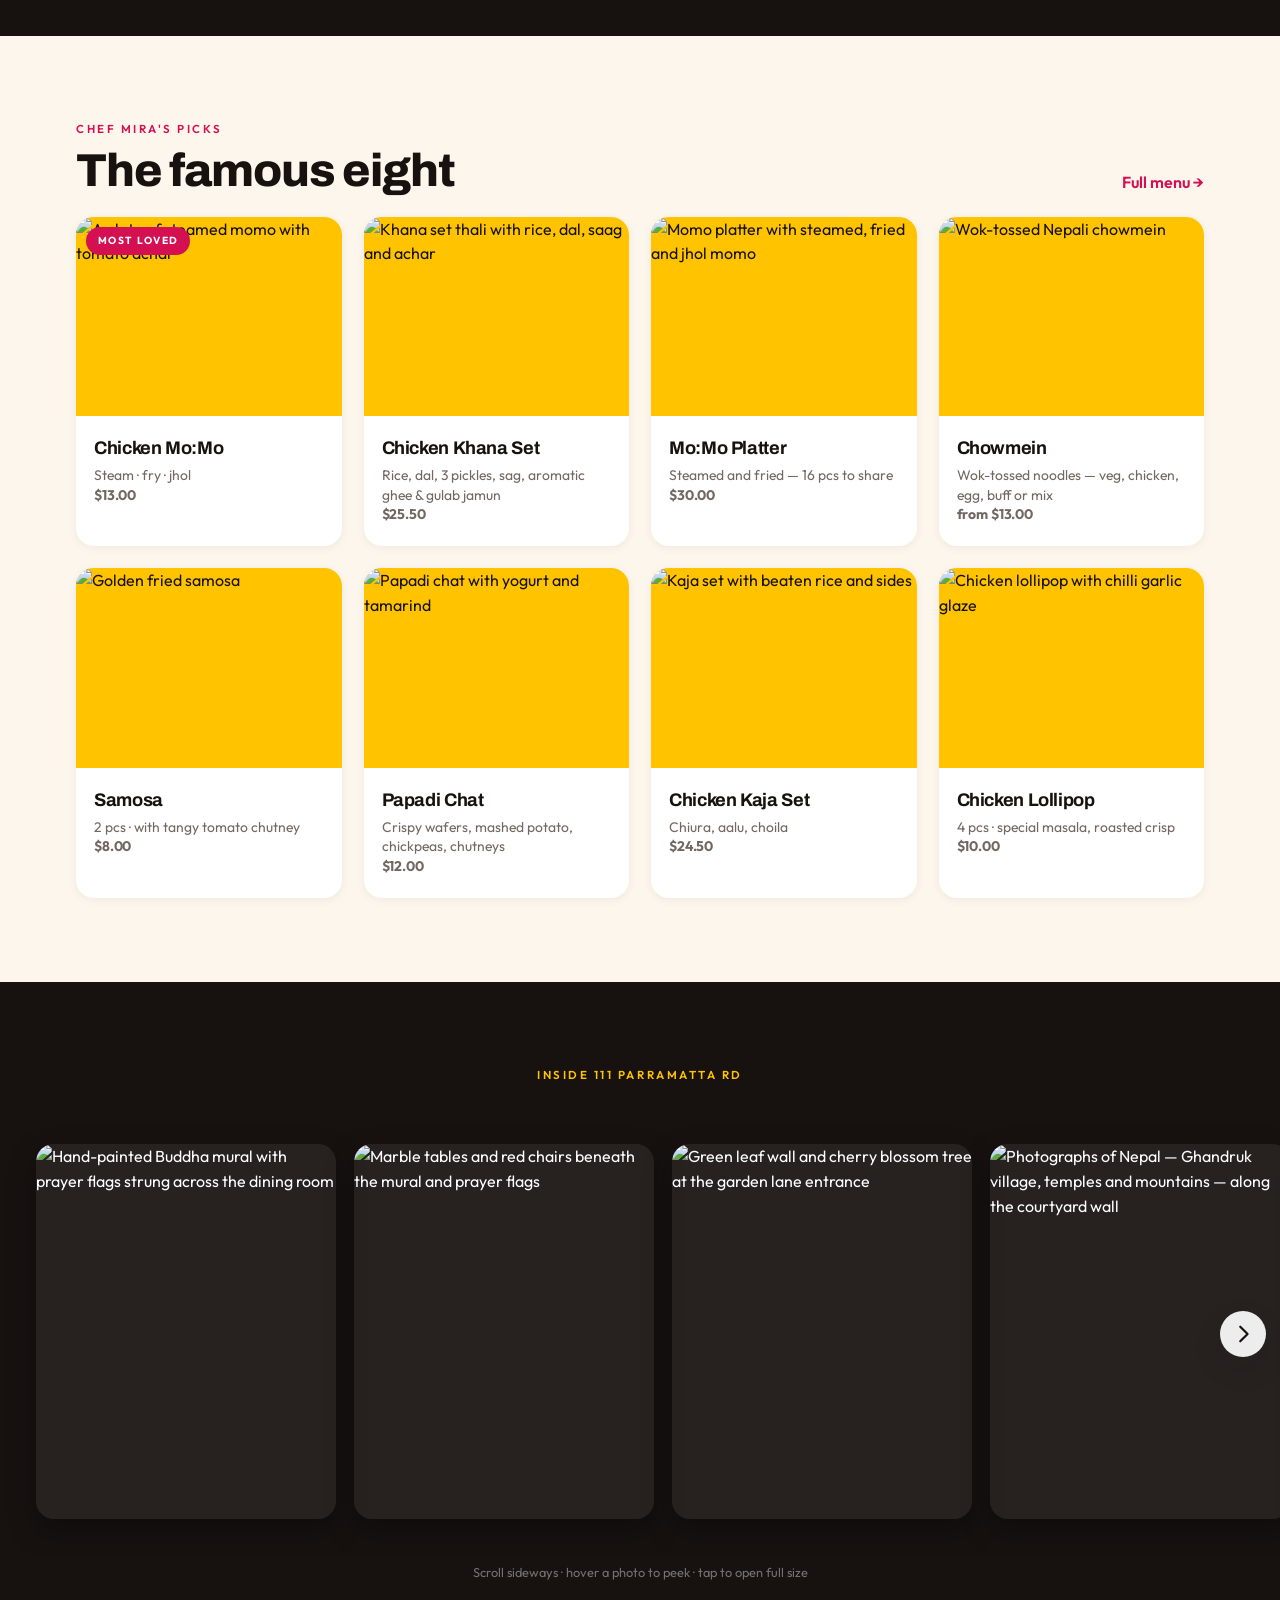
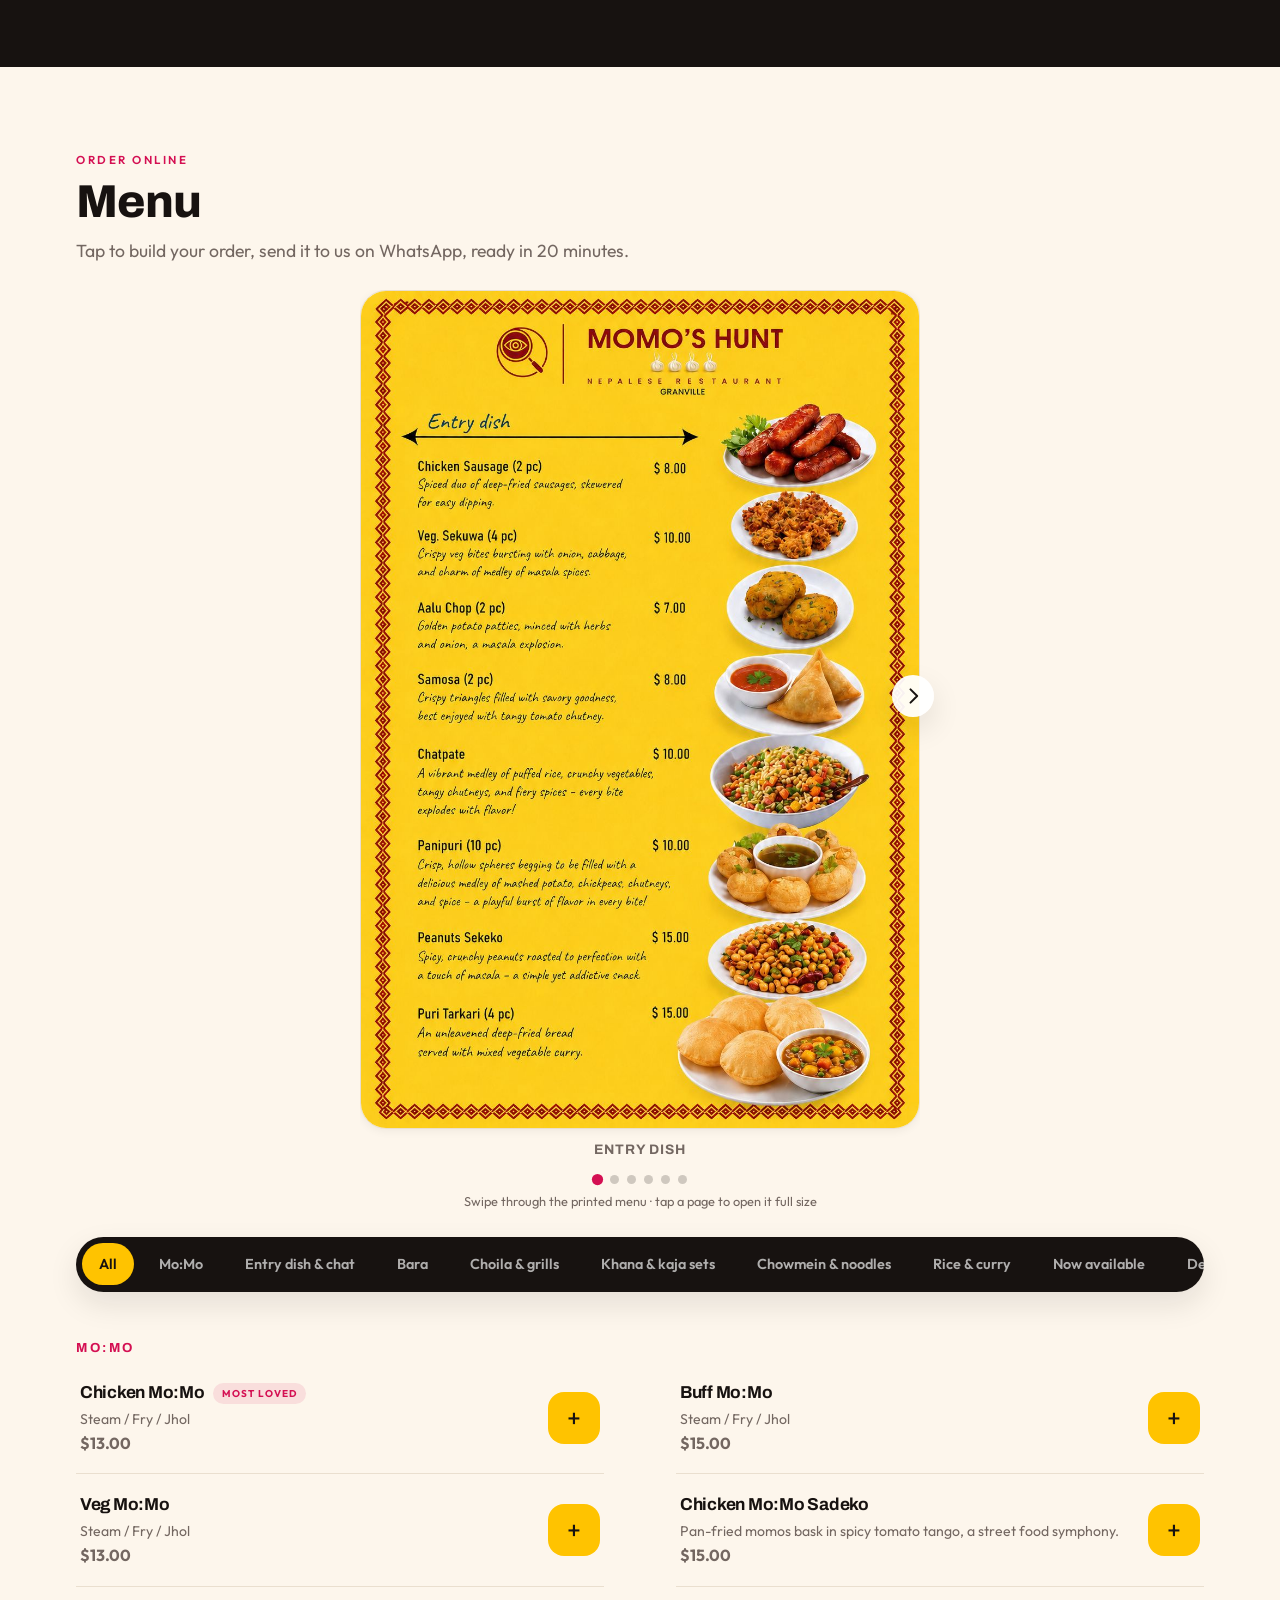
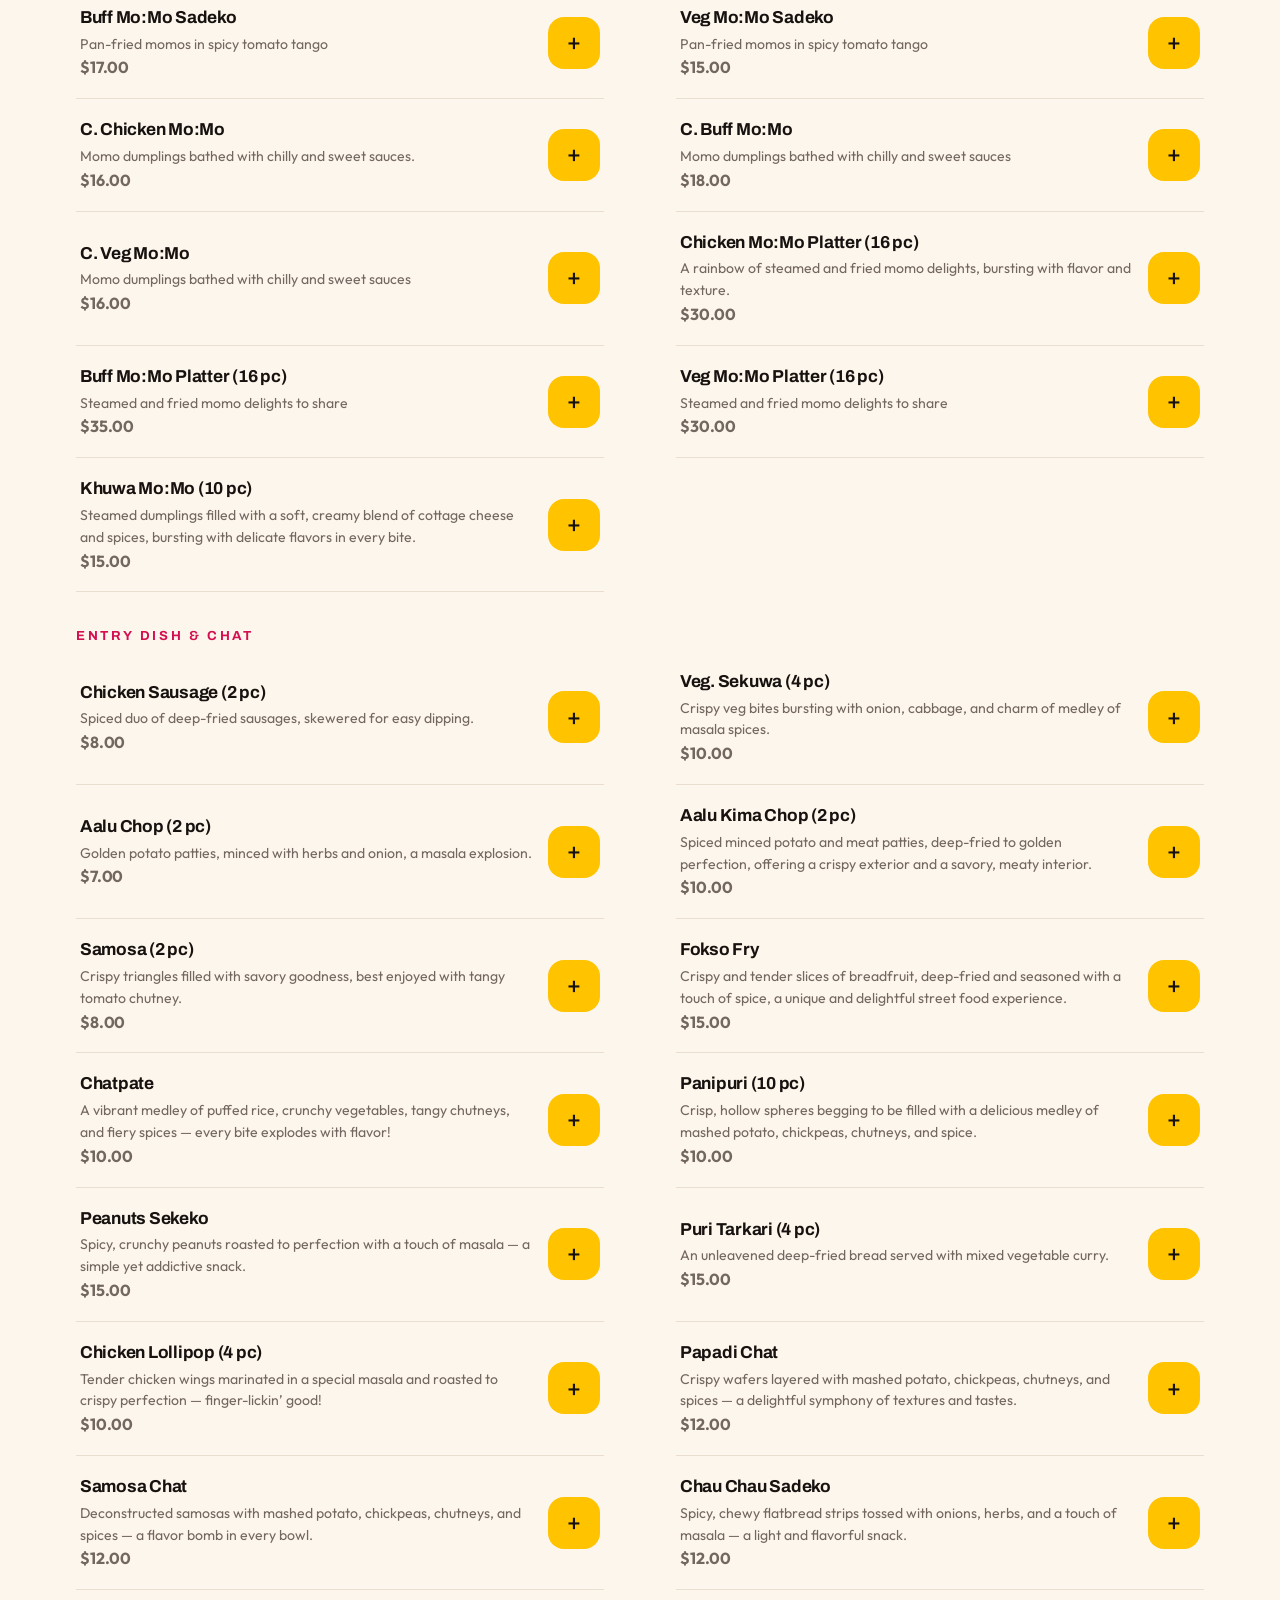
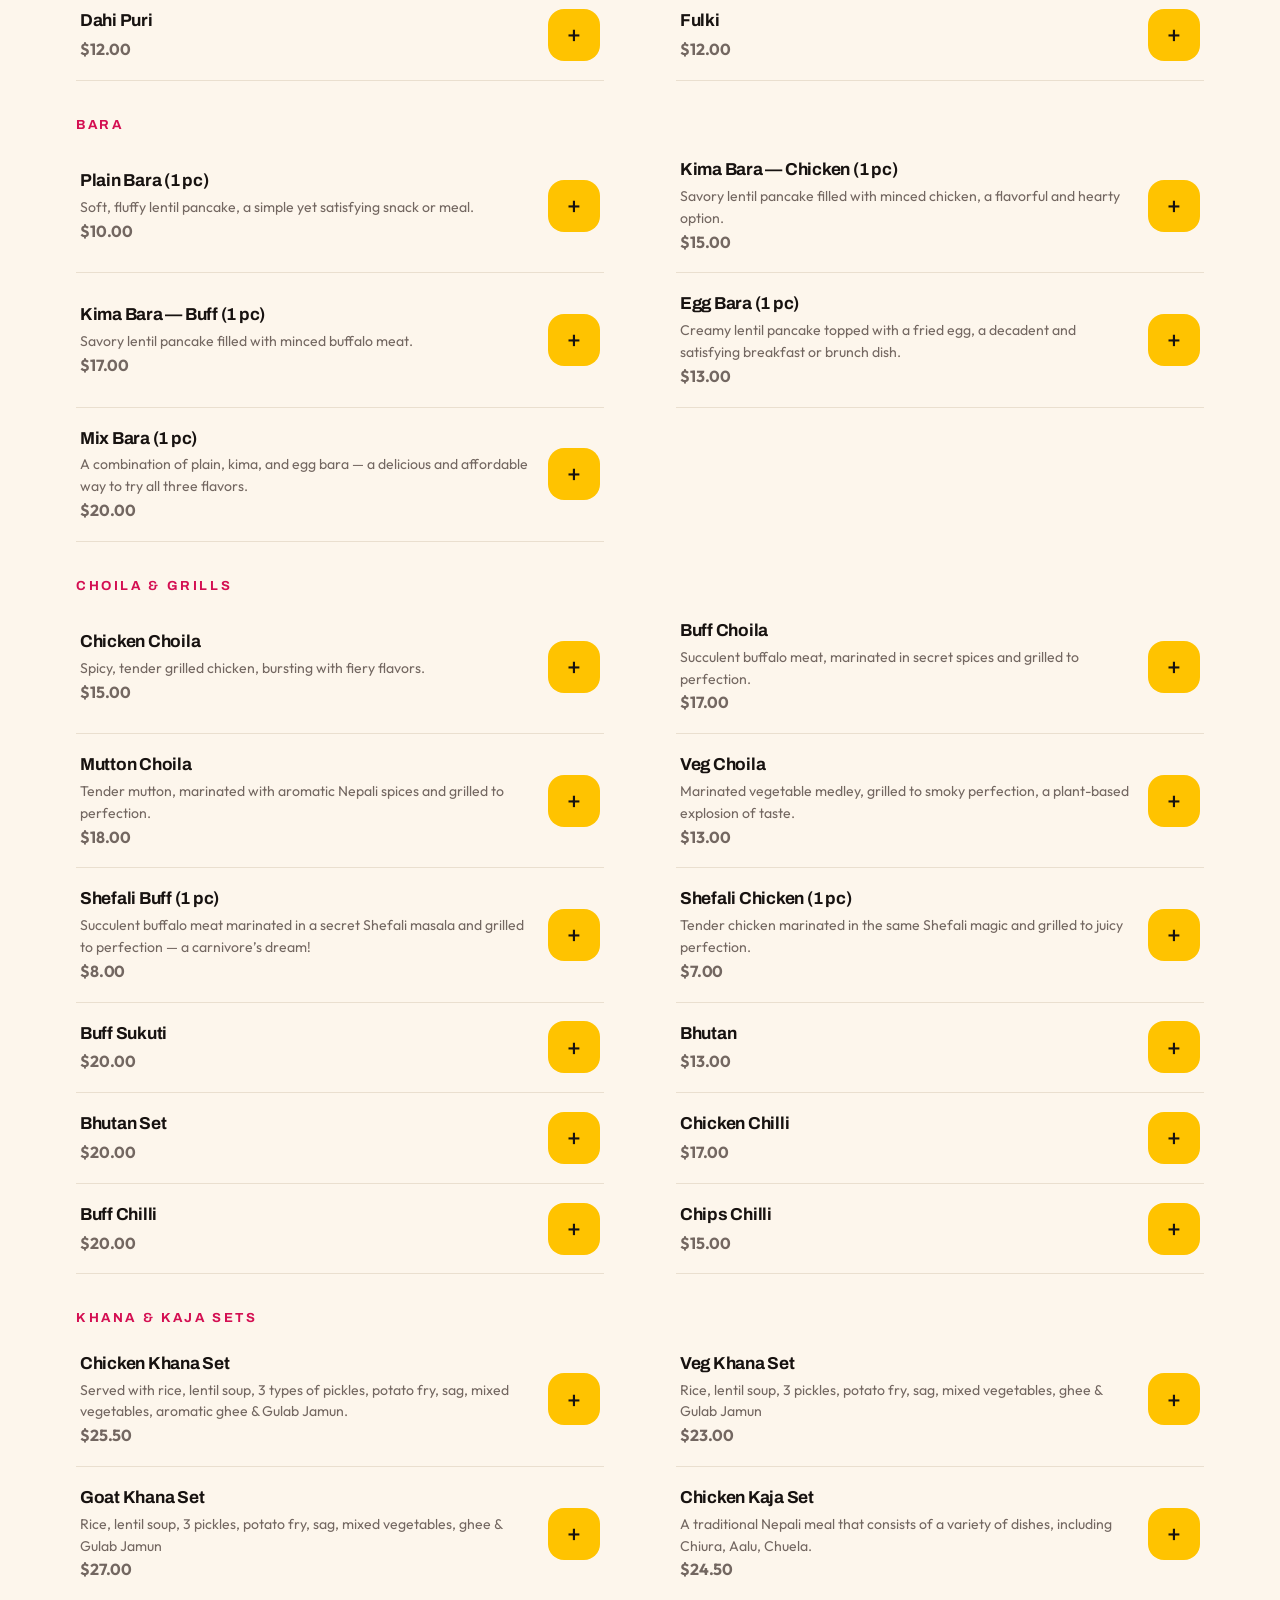
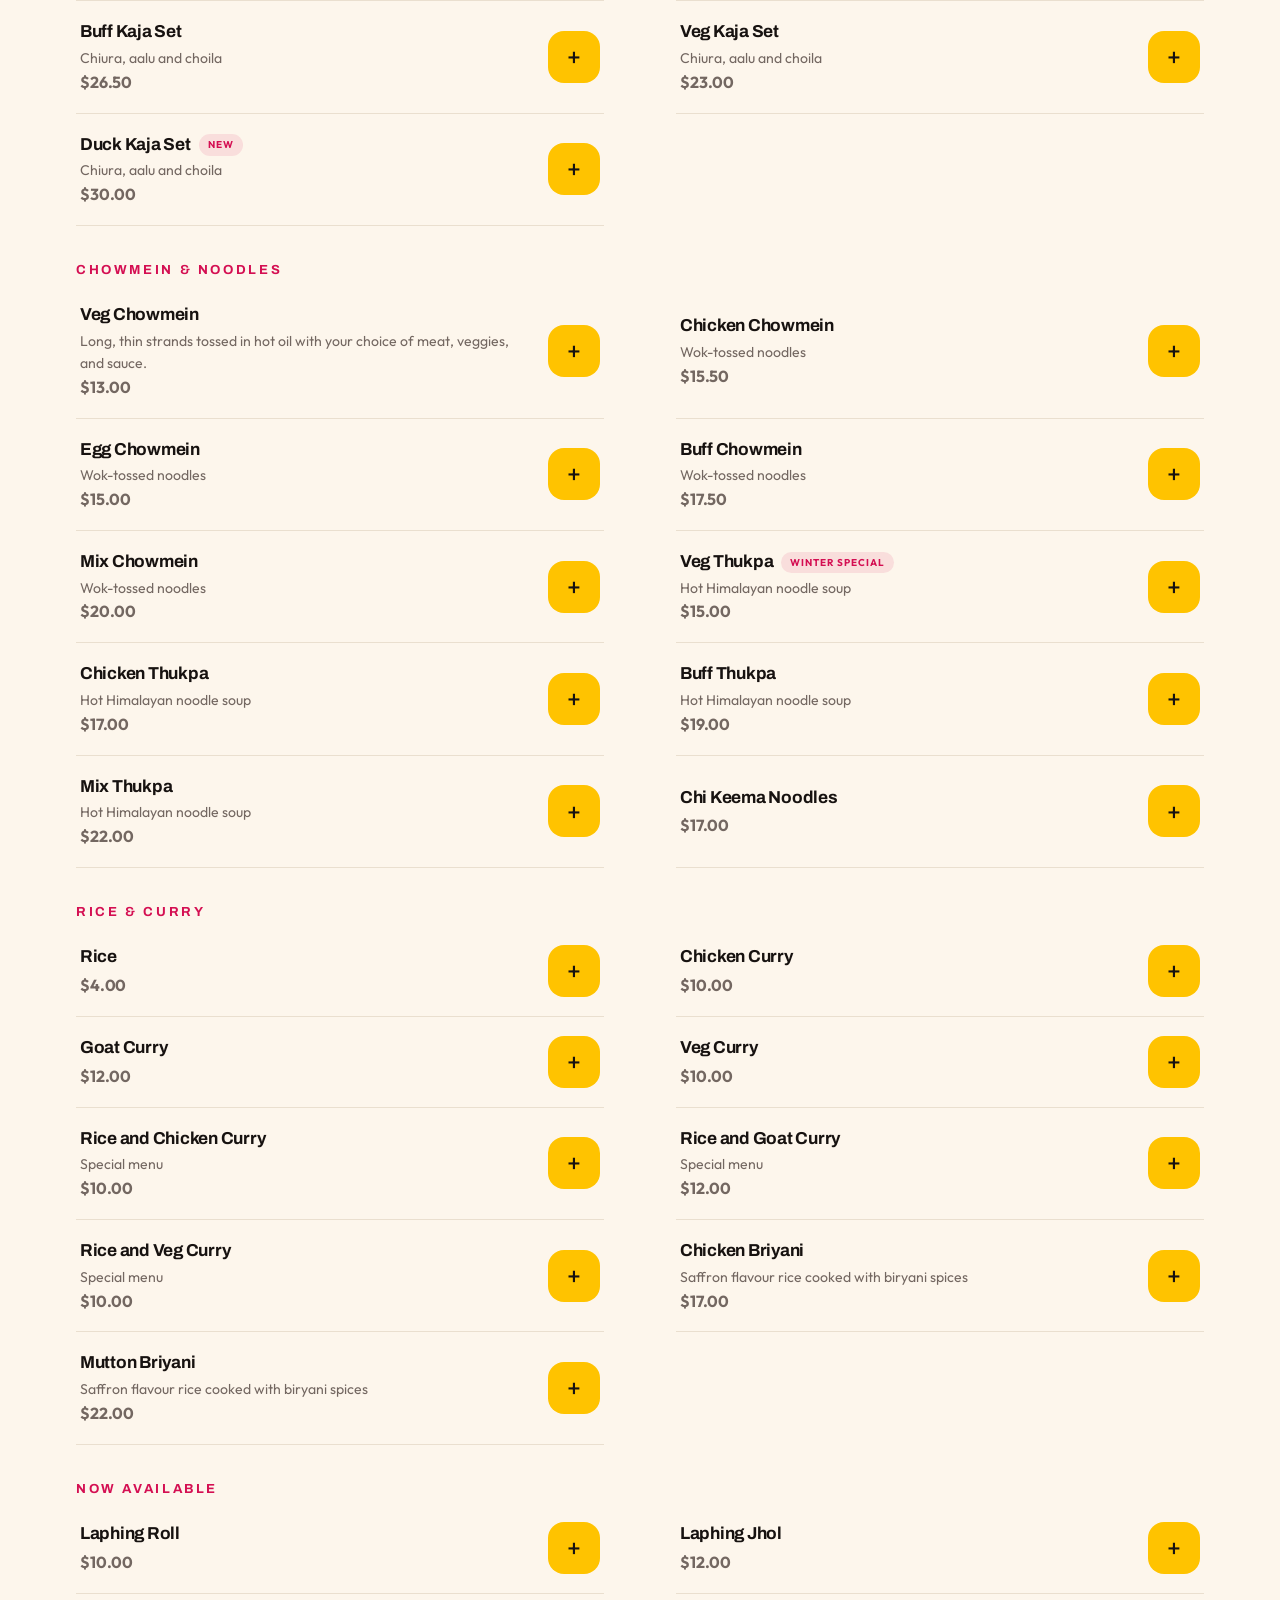
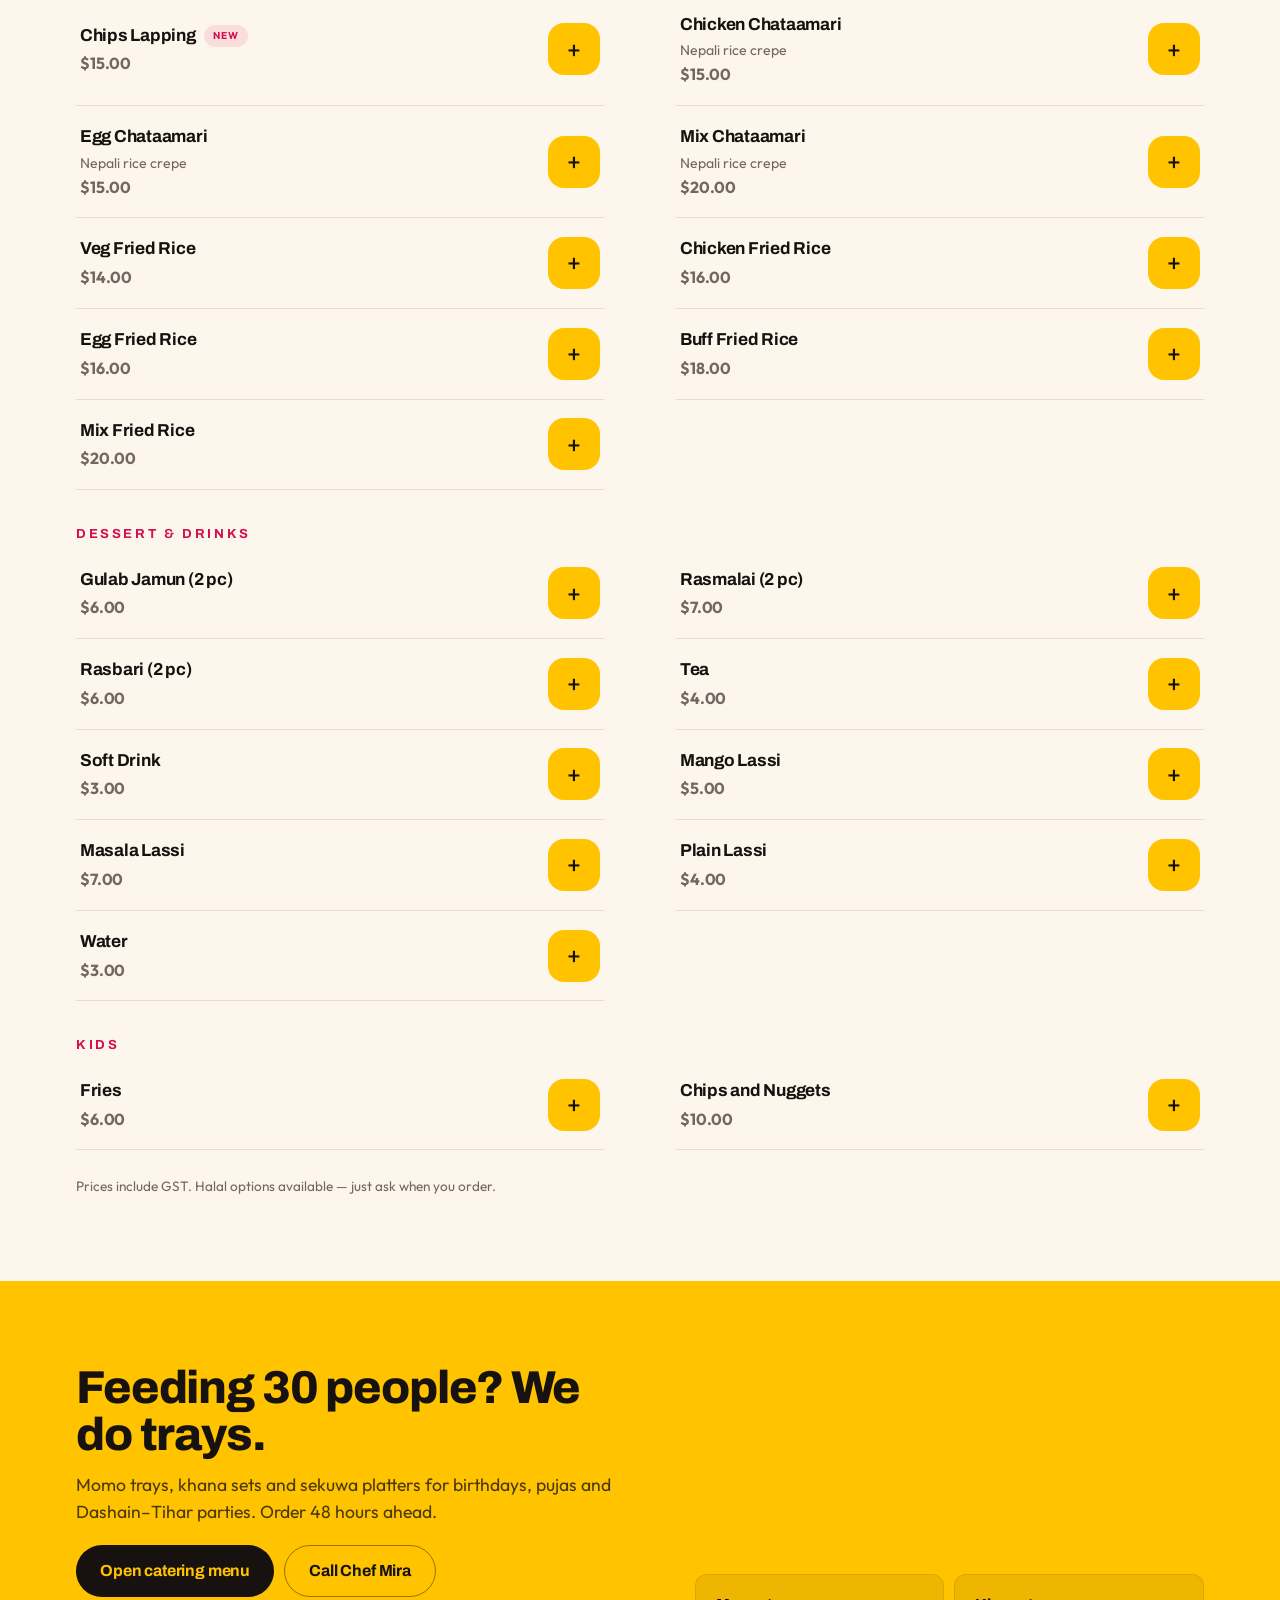
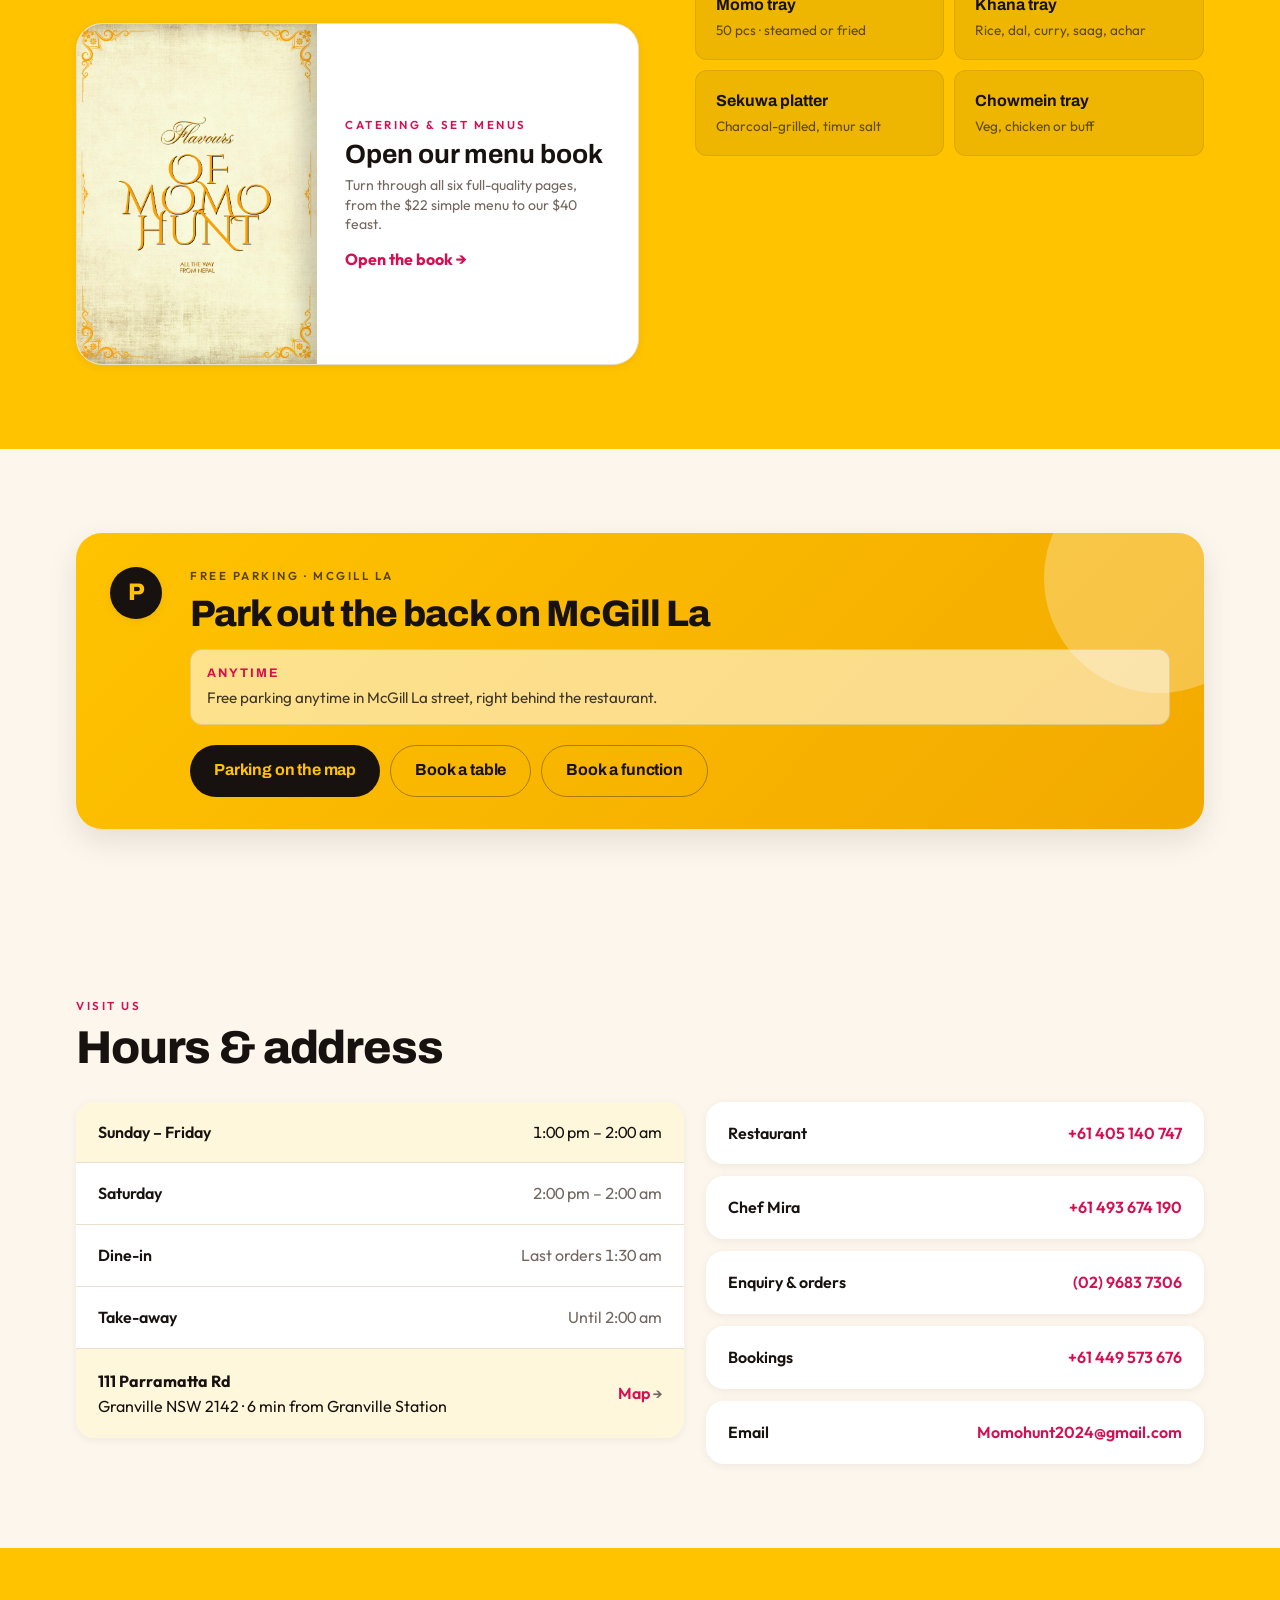
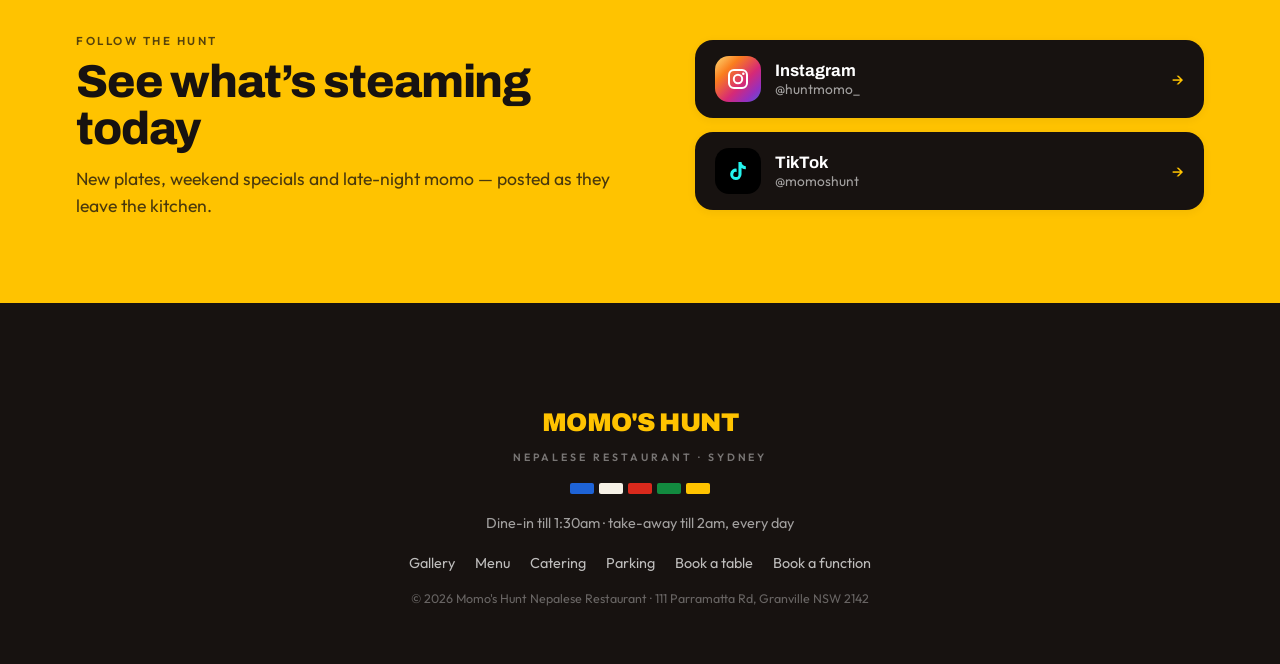
==== commit bfbbf32d: "yui" ====
--- a/index.html
+++ b/index.html
@@ -480,14 +480,57 @@
     <h2 class="sechead__title">Menu</h2>
     <p class="lede">Tap to build your order, send it to us on WhatsApp, ready in 20 minutes.</p>
 
-    <figure class="menu-poster">
-      <a href="assets/img/menu/entry-dish-poster.jpeg" target="_blank" rel="noopener">
-        <img src="assets/img/menu/entry-dish-poster.jpeg"
-             alt="Momo's Hunt entry dish menu: chicken sausage $8, veg sekuwa $10, aalu chop $7, samosa $8, chatpate $10, panipuri $10, peanuts sekeko $15, puri tarkari $15."
-             width="1024" height="1536" loading="lazy" decoding="async">
-      </a>
-      <figcaption>Tap the poster to open it full size.</figcaption>
-    </figure>
+    <div class="posters" id="menu-posters">
+      <button class="posters__nav posters__nav--prev" type="button" aria-label="Previous menu page">
+        <svg viewBox="0 0 24 24" aria-hidden="true"><path d="M15 4 7 12l8 8"/></svg>
+      </button>
+
+      <ul class="posters__track">
+      <li class="posters__slide">
+        <a class="posters__shot" href="assets/img/menu/entry-dish.jpeg" target="_blank" rel="noopener">
+          <img src="assets/img/menu/entry-dish.jpeg" alt="Entry dish menu: chicken sausage $8, veg sekuwa $10, aalu chop $7, samosa $8, chatpate $10, panipuri $10, peanuts sekeko $15, puri tarkari $15." width="1024" height="1536" loading="lazy" decoding="async">
+        </a>
+        <span class="posters__label">Entry dish</span>
+      </li>
+      <li class="posters__slide">
+        <a class="posters__shot" href="assets/img/menu/bara-momo.jpeg" target="_blank" rel="noopener">
+          <img src="assets/img/menu/bara-momo.jpeg" alt="Aalu kima chop $10, khuwa mo:mo $15, fokso fry $15, and the bara page: plain $10, kima $15 or $17, egg $13, mix $20." width="1086" height="1448" loading="lazy" decoding="async">
+        </a>
+        <span class="posters__label">Bara &amp; mo:mo</span>
+      </li>
+      <li class="posters__slide">
+        <a class="posters__shot" href="assets/img/menu/choila-kaja-chowmein.jpeg" target="_blank" rel="noopener">
+          <img src="assets/img/menu/choila-kaja-chowmein.jpeg" alt="Choila from $13, kaja sets from $23, and chowmein from $13." width="1086" height="1448" loading="lazy" decoding="async">
+        </a>
+        <span class="posters__label">Choila, kaja &amp; chowmein</span>
+      </li>
+      <li class="posters__slide">
+        <a class="posters__shot" href="assets/img/menu/khana-dessert-drinks.jpeg" target="_blank" rel="noopener">
+          <img src="assets/img/menu/khana-dessert-drinks.jpeg" alt="Dinner khana sets from $23, desserts from $6, drinks from $3, and kids fries $6 or chips and nuggets $10." width="1086" height="1448" loading="lazy" decoding="async">
+        </a>
+        <span class="posters__label">Khana set, dessert &amp; drinks</span>
+      </li>
+      <li class="posters__slide">
+        <a class="posters__shot" href="assets/img/menu/now-available.jpeg" target="_blank" rel="noopener">
+          <img src="assets/img/menu/now-available.jpeg" alt="Now available: laphing roll $10 or jhol $12, new chips lapping $15, chataamari from $15, fried rice from $14." width="1054" height="1492" loading="lazy" decoding="async">
+        </a>
+        <span class="posters__label">Now available</span>
+      </li>
+      <li class="posters__slide">
+        <a class="posters__shot" href="assets/img/menu/winter-thukpa.jpeg" target="_blank" rel="noopener">
+          <img src="assets/img/menu/winter-thukpa.jpeg" alt="Cold winter special thukpa: veg $15, chicken $17, buff $19, mix $22." width="1086" height="1448" loading="lazy" decoding="async">
+        </a>
+        <span class="posters__label">Winter special</span>
+      </li>
+      </ul>
+
+      <button class="posters__nav posters__nav--next" type="button" aria-label="Next menu page">
+        <svg viewBox="0 0 24 24" aria-hidden="true"><path d="M9 4l8 8-8 8"/></svg>
+      </button>
+
+      <div class="posters__dots" aria-label="Menu pages"></div>
+      <p class="posters__hint">Swipe through the printed menu · tap a page to open it full size</p>
+    </div>
 
     <div class="tabsbar">
       <div class="tabs" role="tablist" aria-label="Menu categories">
--- a/assets/css/styles.css
+++ b/assets/css/styles.css
@@ -471,17 +471,64 @@
 }
 .menu-book-launch__action{margin-top:12px;color:var(--pink);font-weight:700}
 
-/* Printed menu page, shown whole above the tappable list. */
-.menu-poster{margin:26px auto 0;max-width:560px;text-align:center}
-.menu-poster a{
+/* Printed menu pages, swiped through above the tappable list. */
+.posters{position:relative;max-width:560px;margin:26px auto 0}
+.posters__track{
+  display:flex;gap:14px;
+  margin:0;padding:0;
+  list-style:none;
+  overflow-x:auto;
+  scroll-snap-type:x mandatory;
+  scroll-behavior:smooth;
+  scrollbar-width:none;
+  -webkit-overflow-scrolling:touch;
+}
+.posters__track::-webkit-scrollbar{display:none}
+.posters__slide{flex:0 0 100%;scroll-snap-align:center}
+.posters__shot{
   display:block;overflow:hidden;
   border:1px solid var(--line);border-radius:var(--r-lg);
   background:var(--paper);box-shadow:var(--shadow-sm);
-  transition:transform .2s ease,box-shadow .2s ease;
-}
-.menu-poster a:hover{transform:translateY(-3px);box-shadow:var(--shadow-md)}
-.menu-poster img{display:block;width:100%;height:auto}
-.menu-poster figcaption{margin-top:10px;color:var(--muted);font-size:.82rem}
+}
+.posters__shot img{display:block;width:100%;height:auto}
+.posters__label{
+  display:block;margin-top:10px;text-align:center;
+  font-family:var(--font-head);font-weight:700;font-size:.86rem;
+  letter-spacing:.06em;text-transform:uppercase;color:var(--muted);
+}
+.posters__nav{
+  position:absolute;top:44%;z-index:4;
+  display:grid;place-items:center;
+  width:42px;height:42px;
+  transform:translateY(-50%);
+  border:0;border-radius:50%;
+  background:rgba(255,255,255,.94);color:var(--ink);
+  cursor:pointer;box-shadow:var(--shadow-md);
+  transition:transform .16s ease,background .16s ease,opacity .2s ease;
+}
+.posters__nav:hover{background:var(--yellow);transform:translateY(-50%) scale(1.08)}
+.posters__nav[disabled]{opacity:0;pointer-events:none}
+.posters__nav--prev{left:-14px}
+.posters__nav--next{right:-14px}
+.posters__nav svg{
+  width:20px;height:20px;
+  fill:none;stroke:currentColor;stroke-width:2.4;
+  stroke-linecap:round;stroke-linejoin:round;
+}
+.posters__dots{display:flex;justify-content:center;gap:8px;margin-top:14px}
+.posters__dot{
+  width:9px;height:9px;padding:0;
+  border:0;border-radius:50%;
+  background:rgba(23,18,16,.2);cursor:pointer;
+  transition:background .2s ease,transform .2s ease;
+}
+.posters__dot.is-active{background:var(--pink);transform:scale(1.25)}
+.posters__hint{margin:8px 0 0;text-align:center;font-size:.8rem;color:var(--muted)}
+
+@media (max-width:560px){
+  .posters__nav--prev{left:2px}
+  .posters__nav--next{right:2px}
+}
 
 /* The bar is what sticks; its cream backdrop hides items scrolling beneath. */
 .tabsbar{
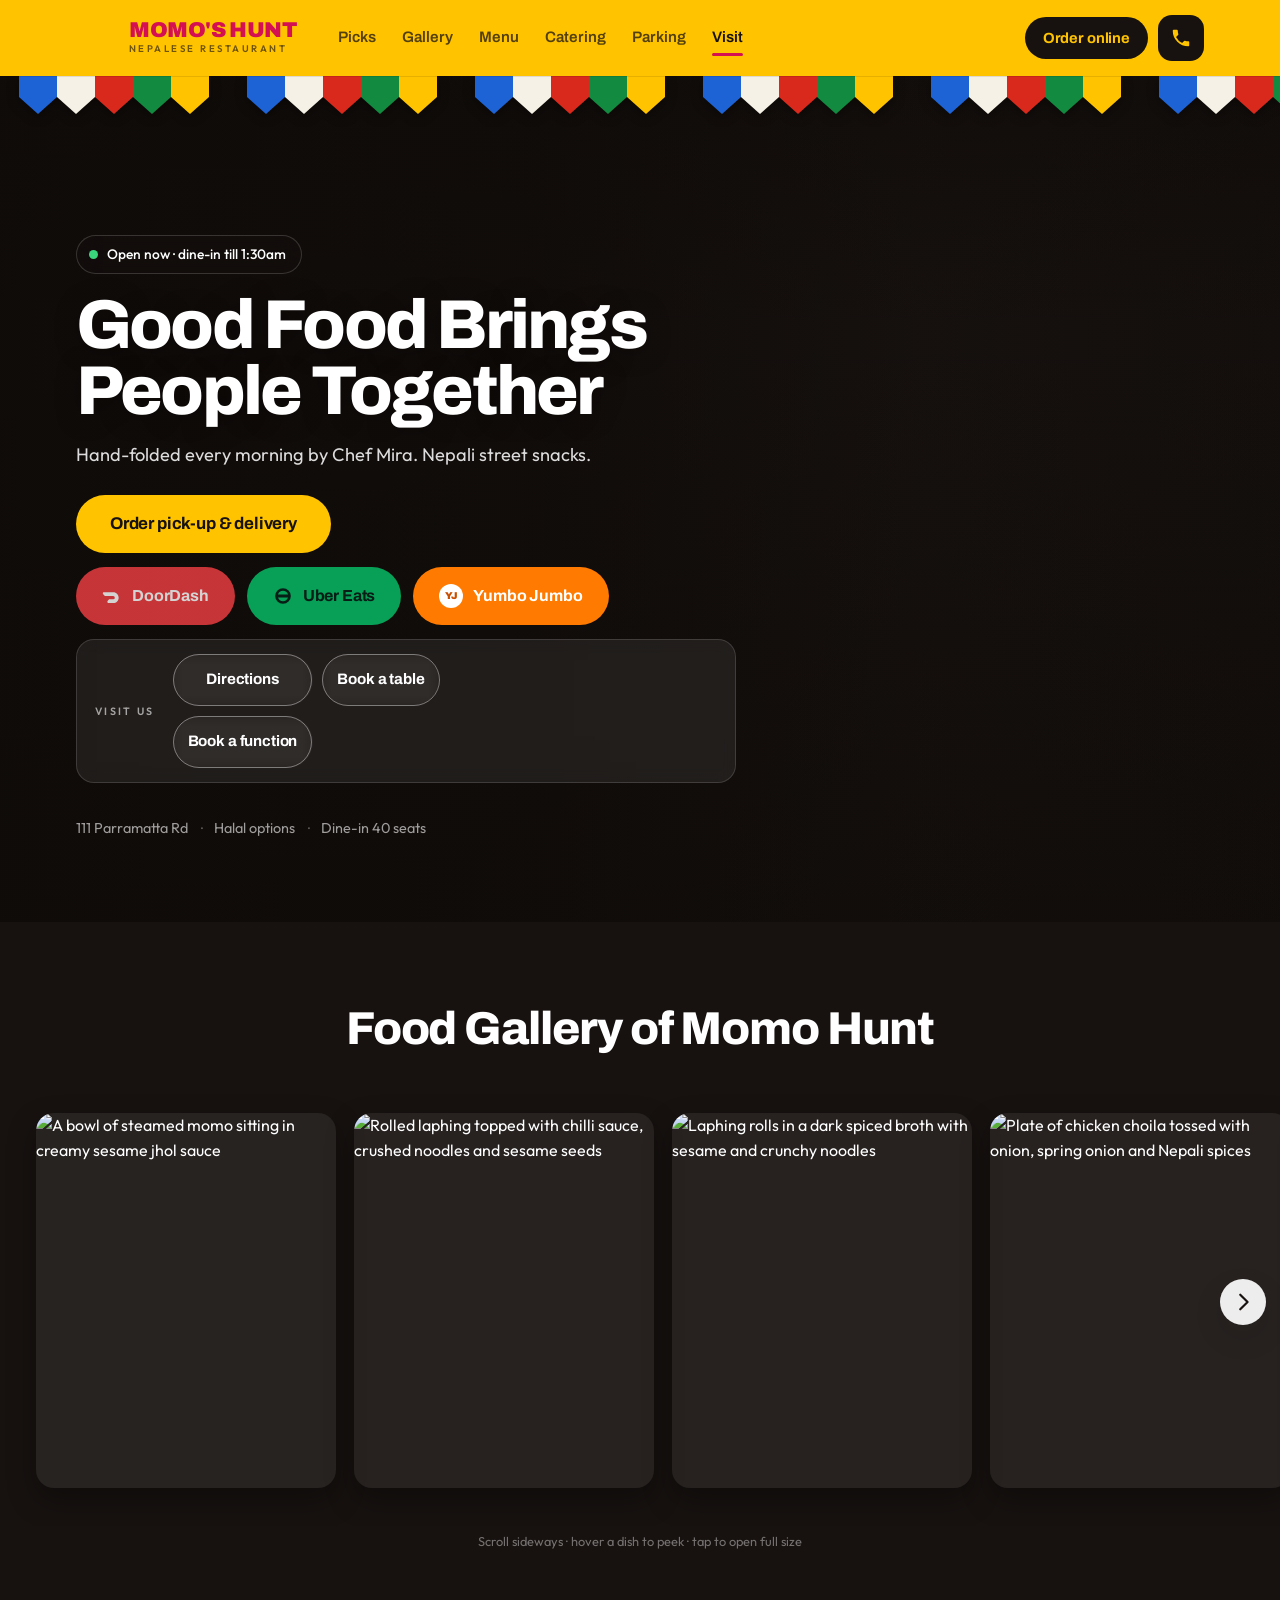
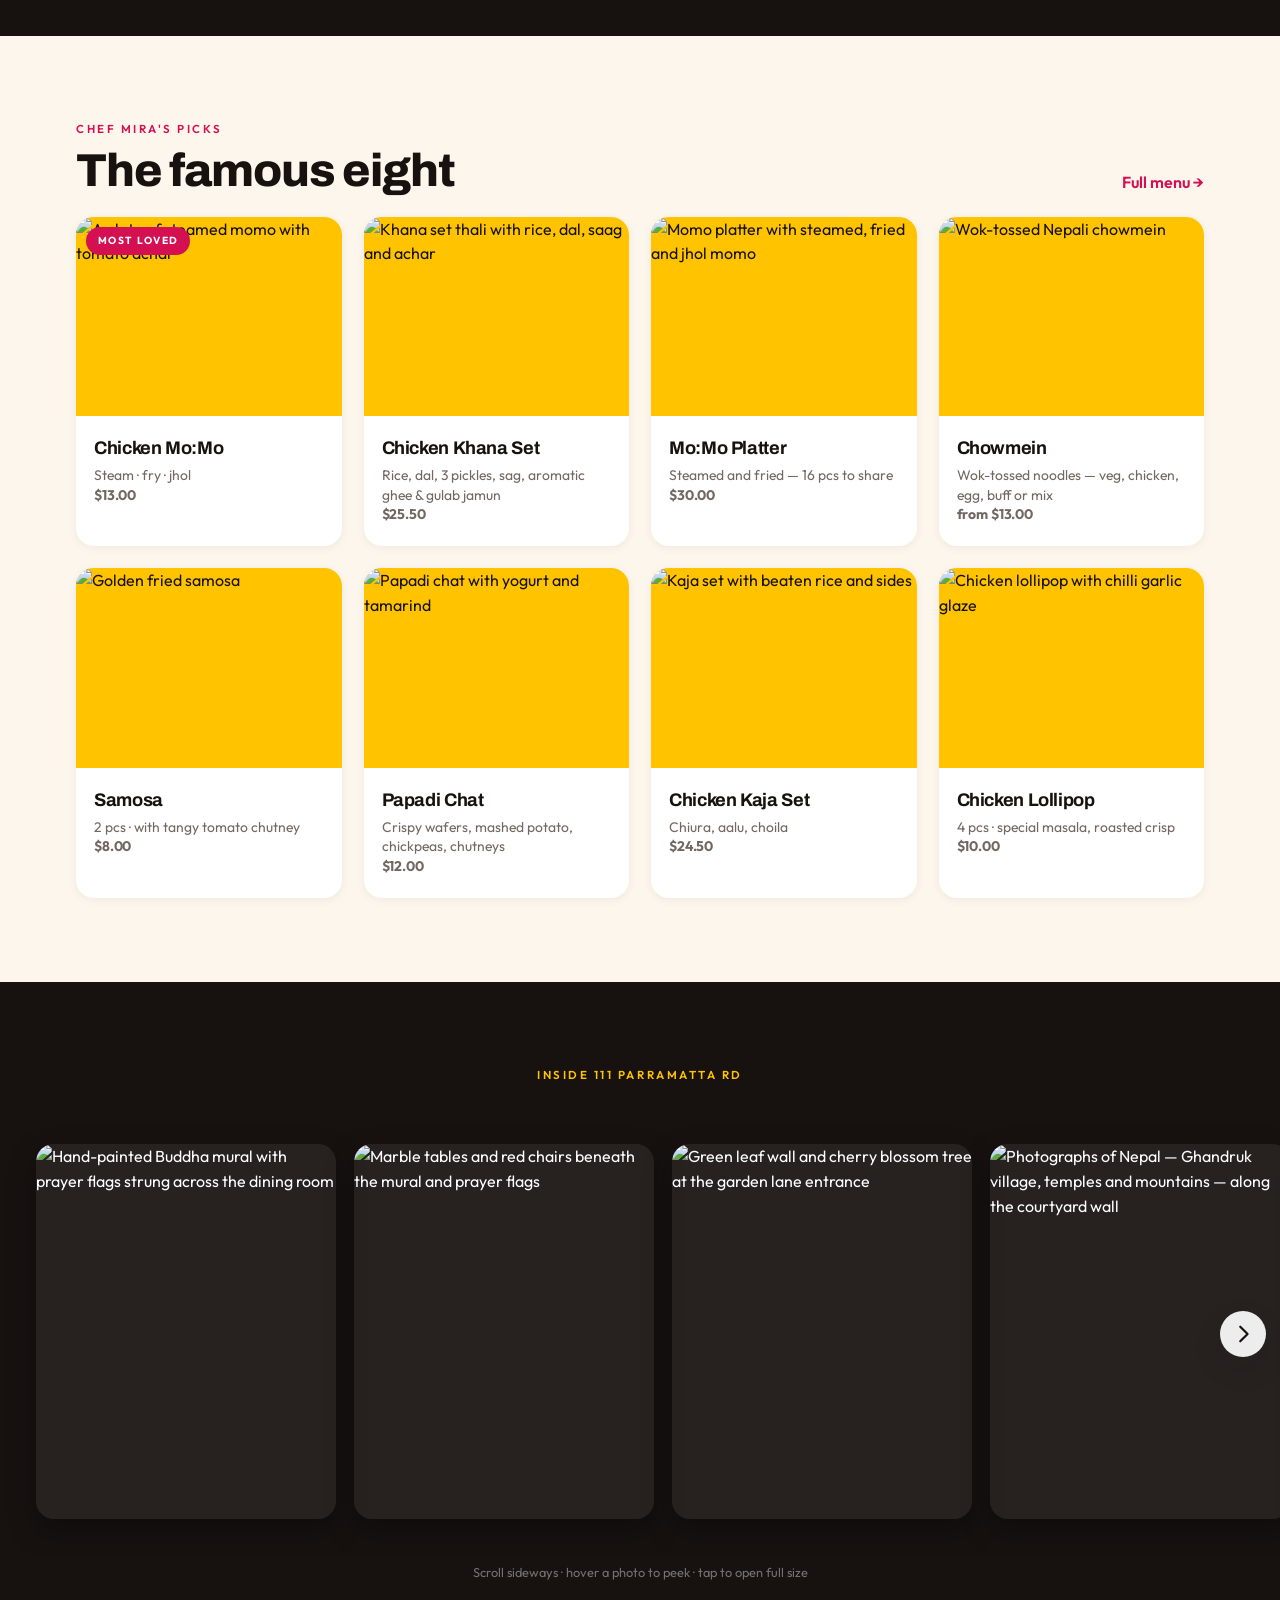
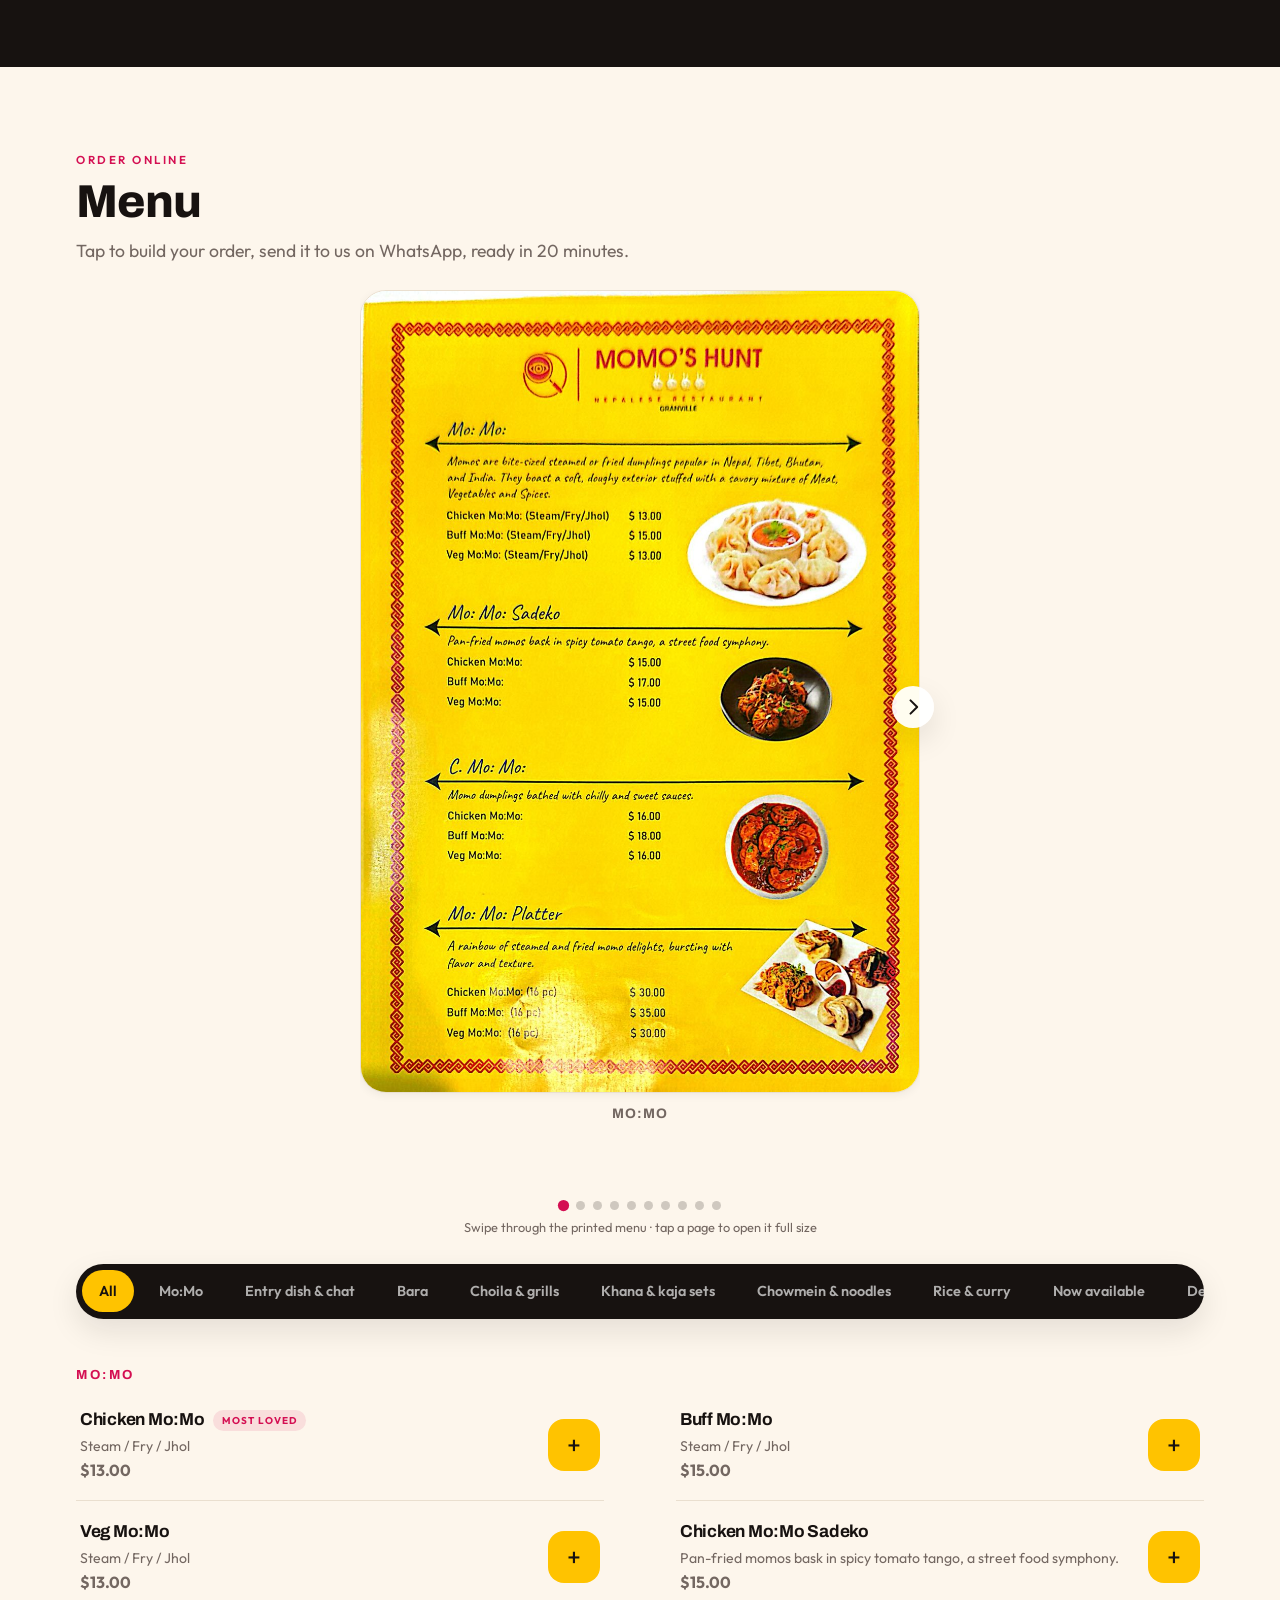
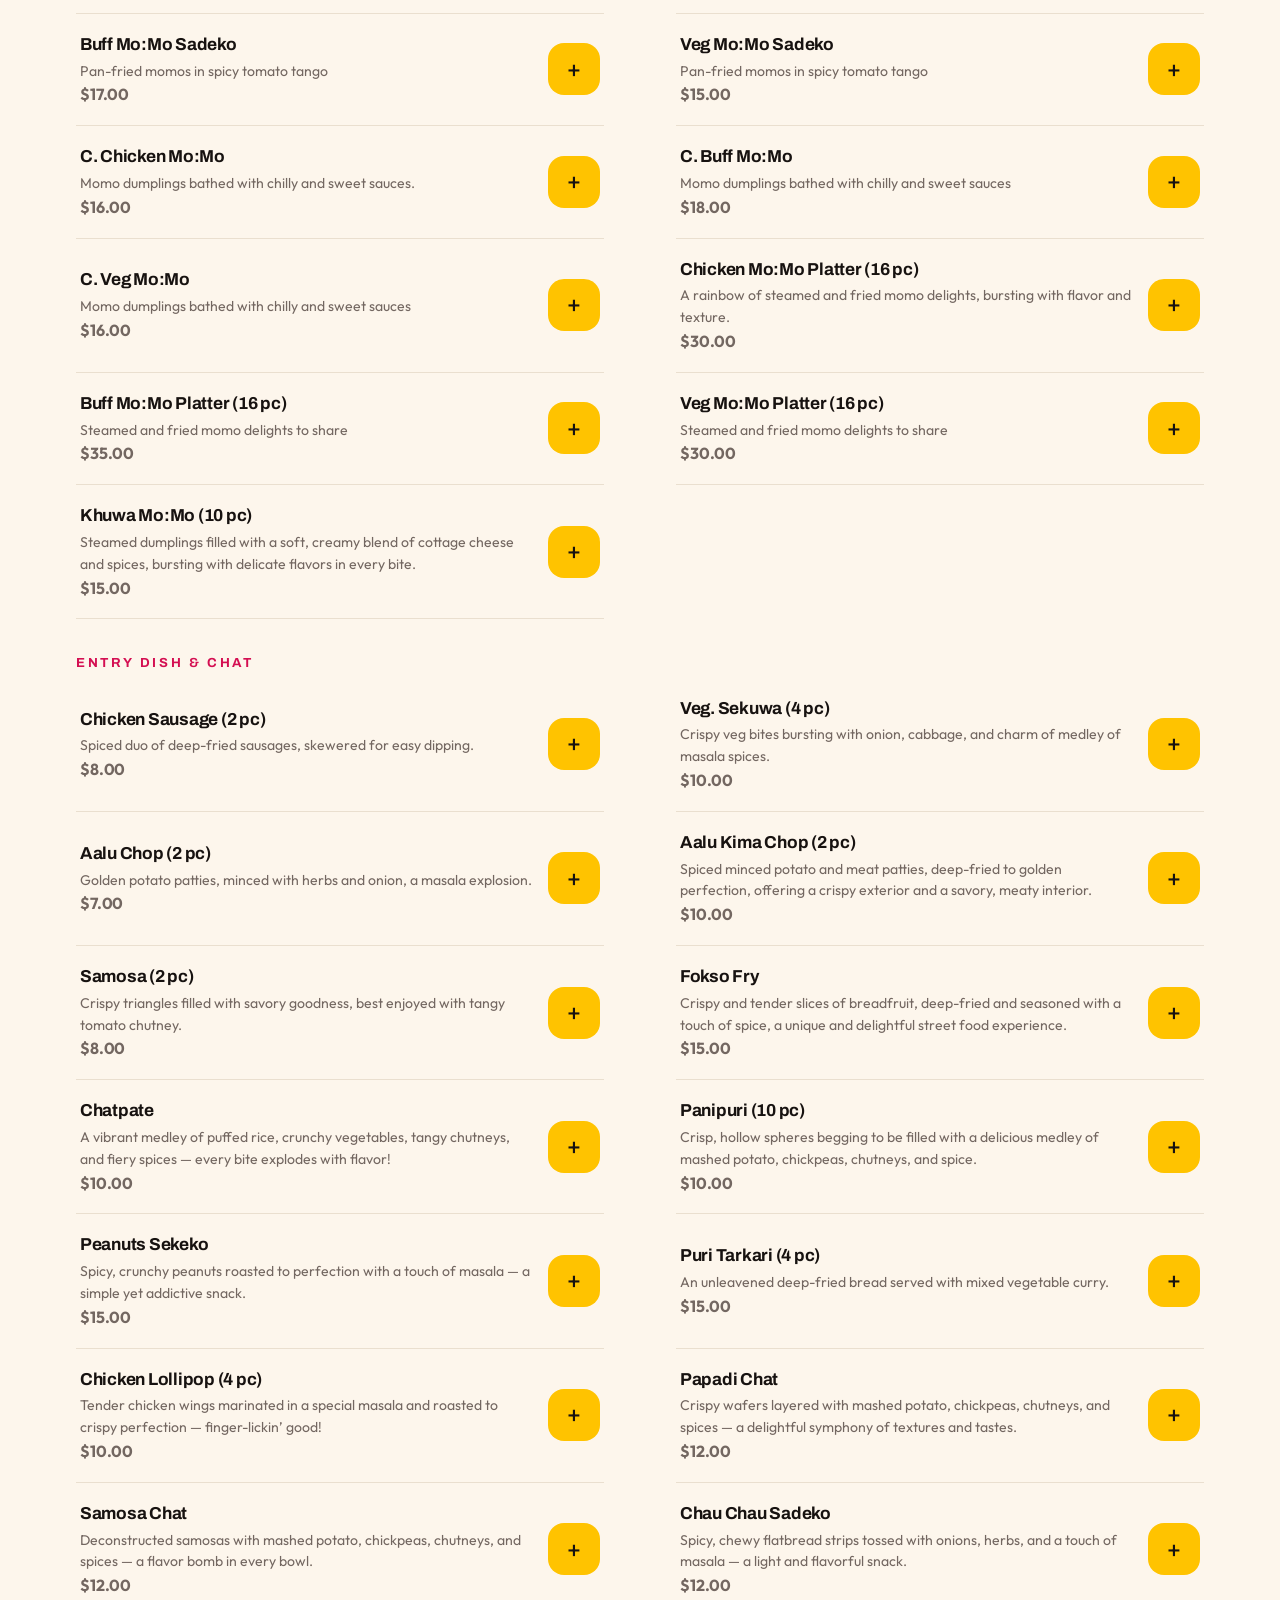
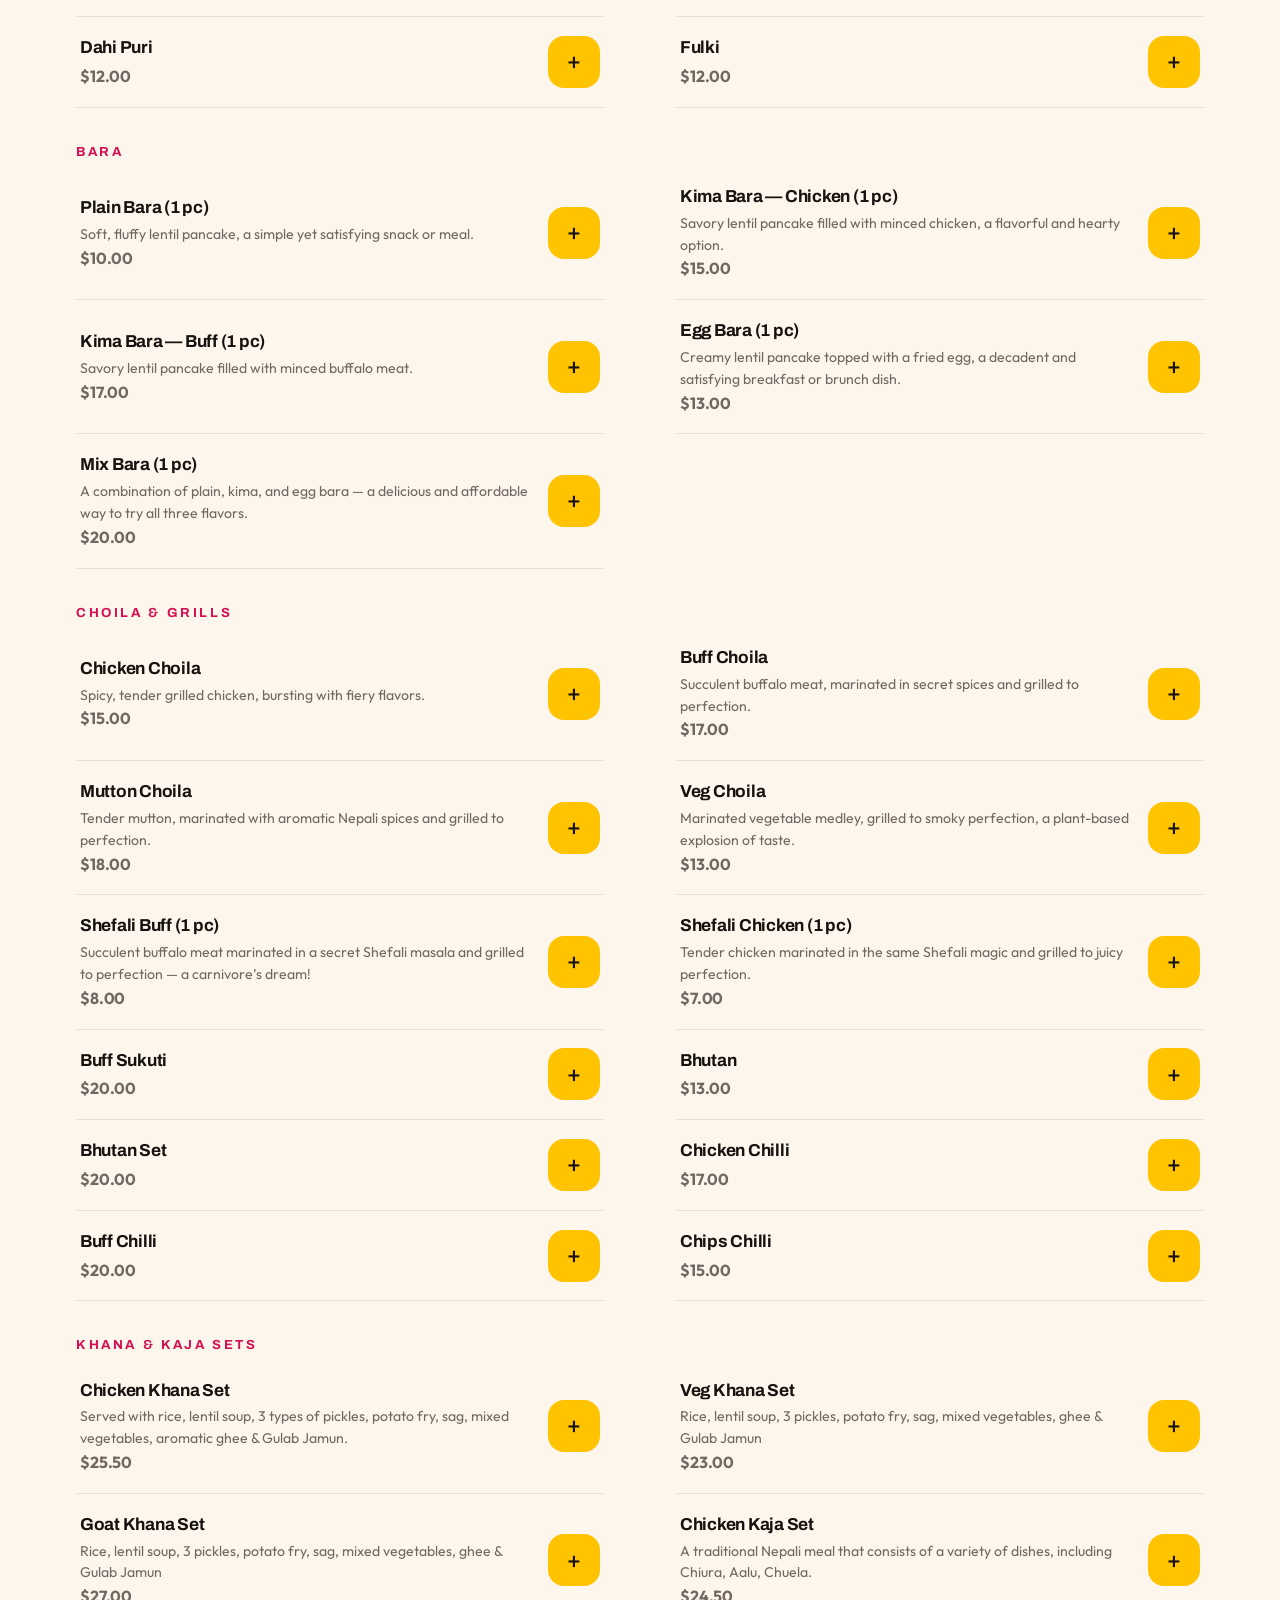
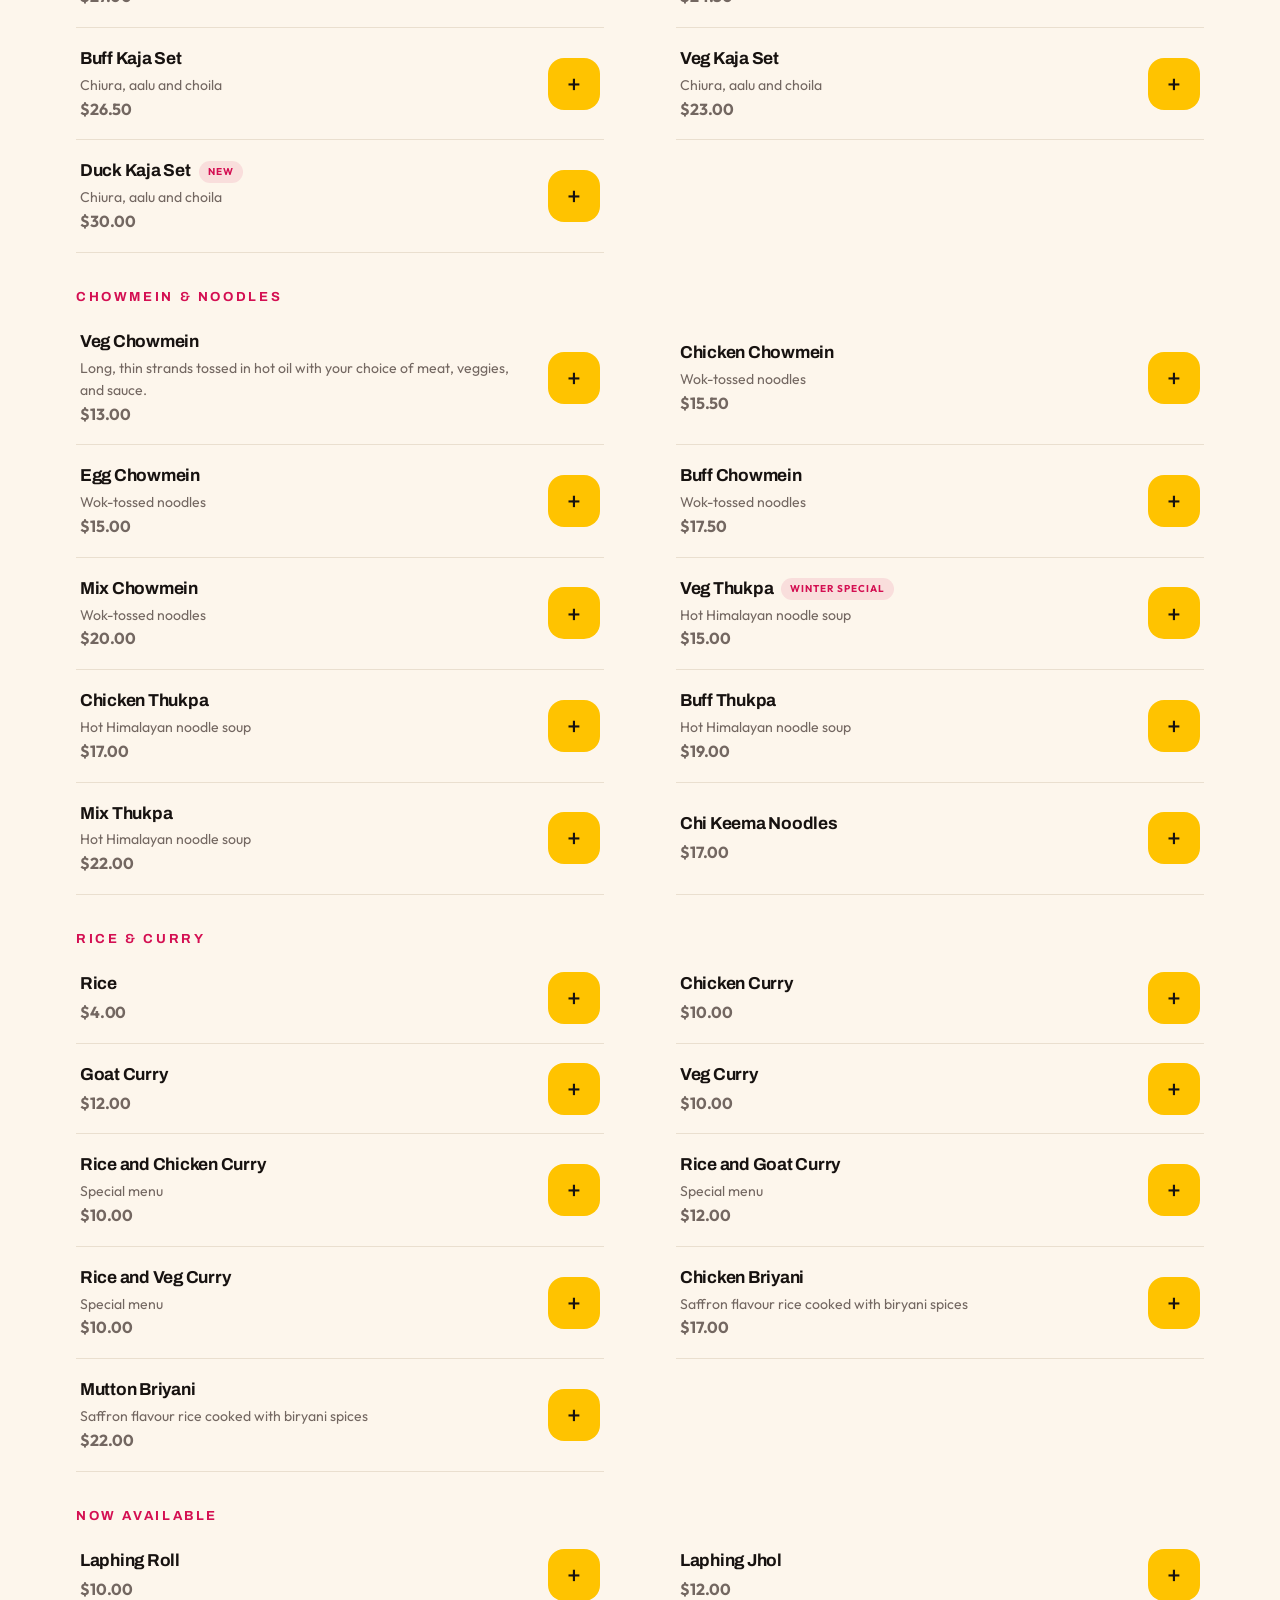
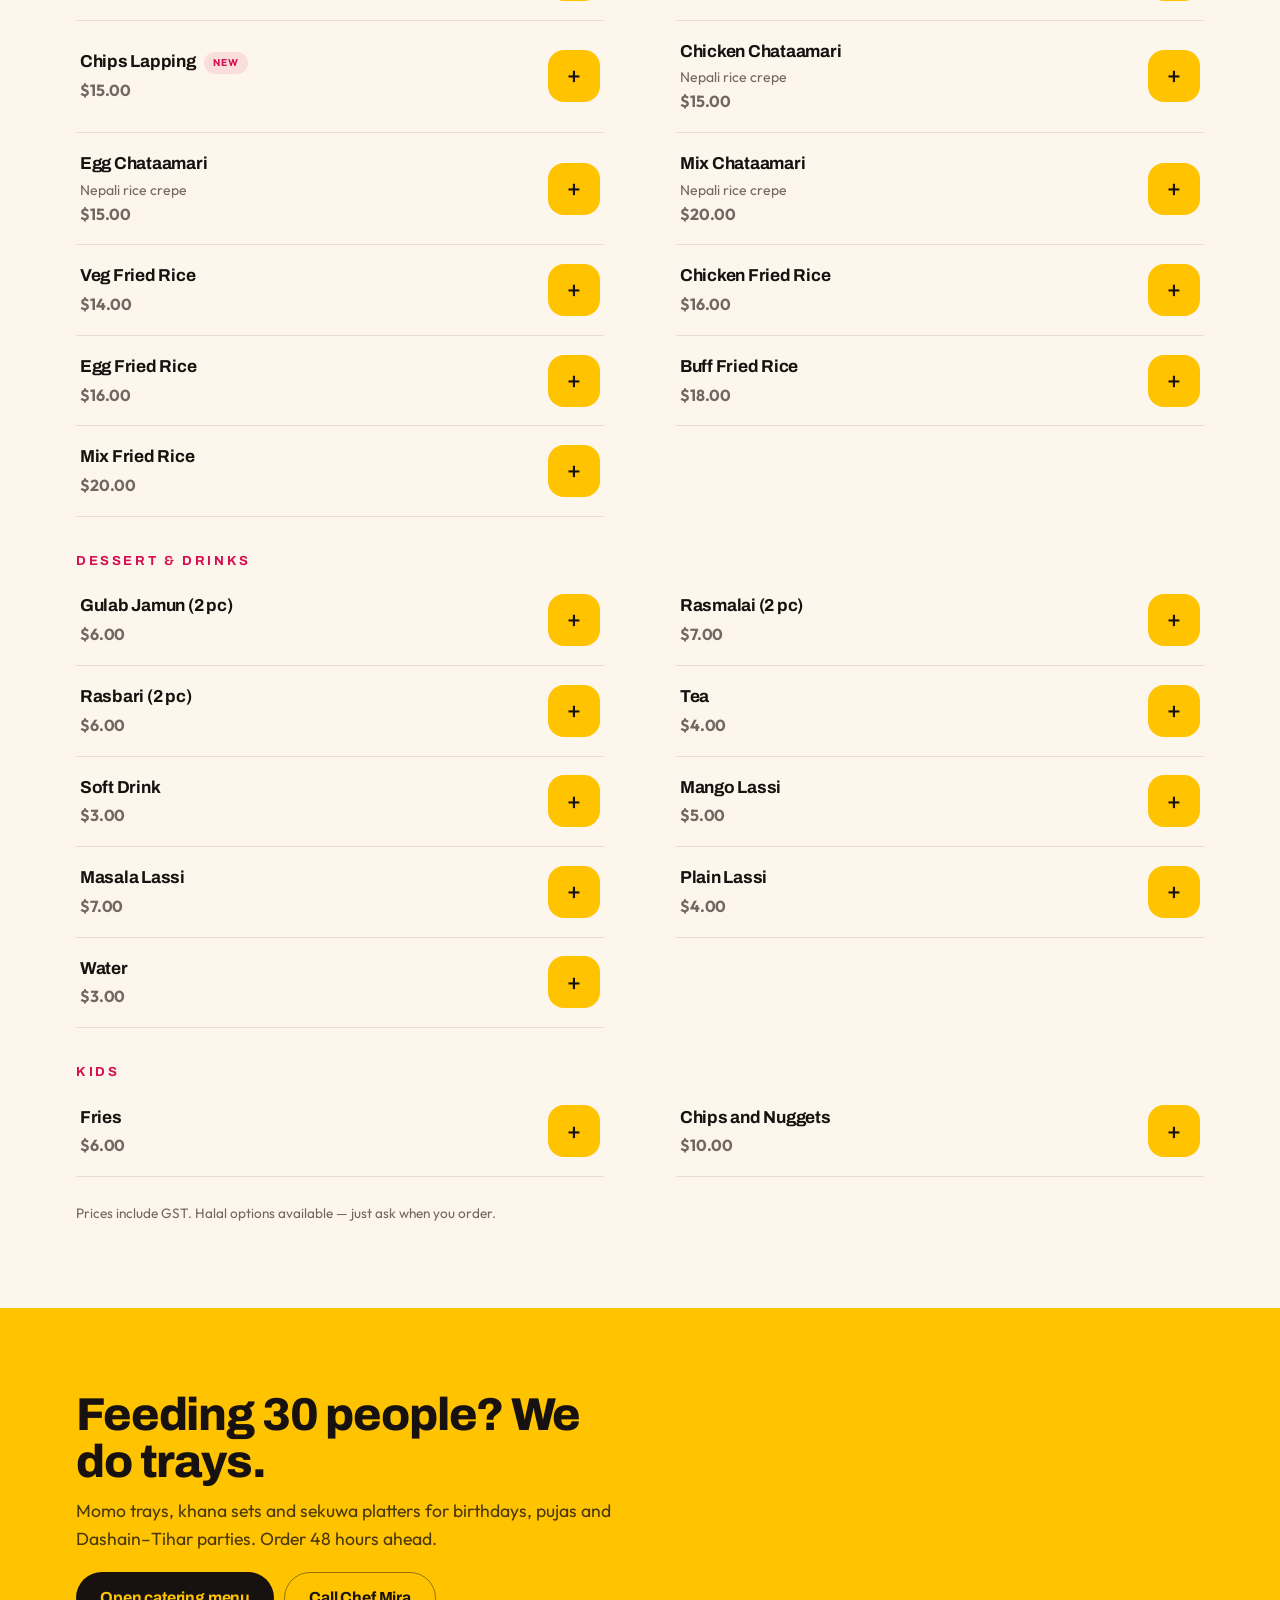
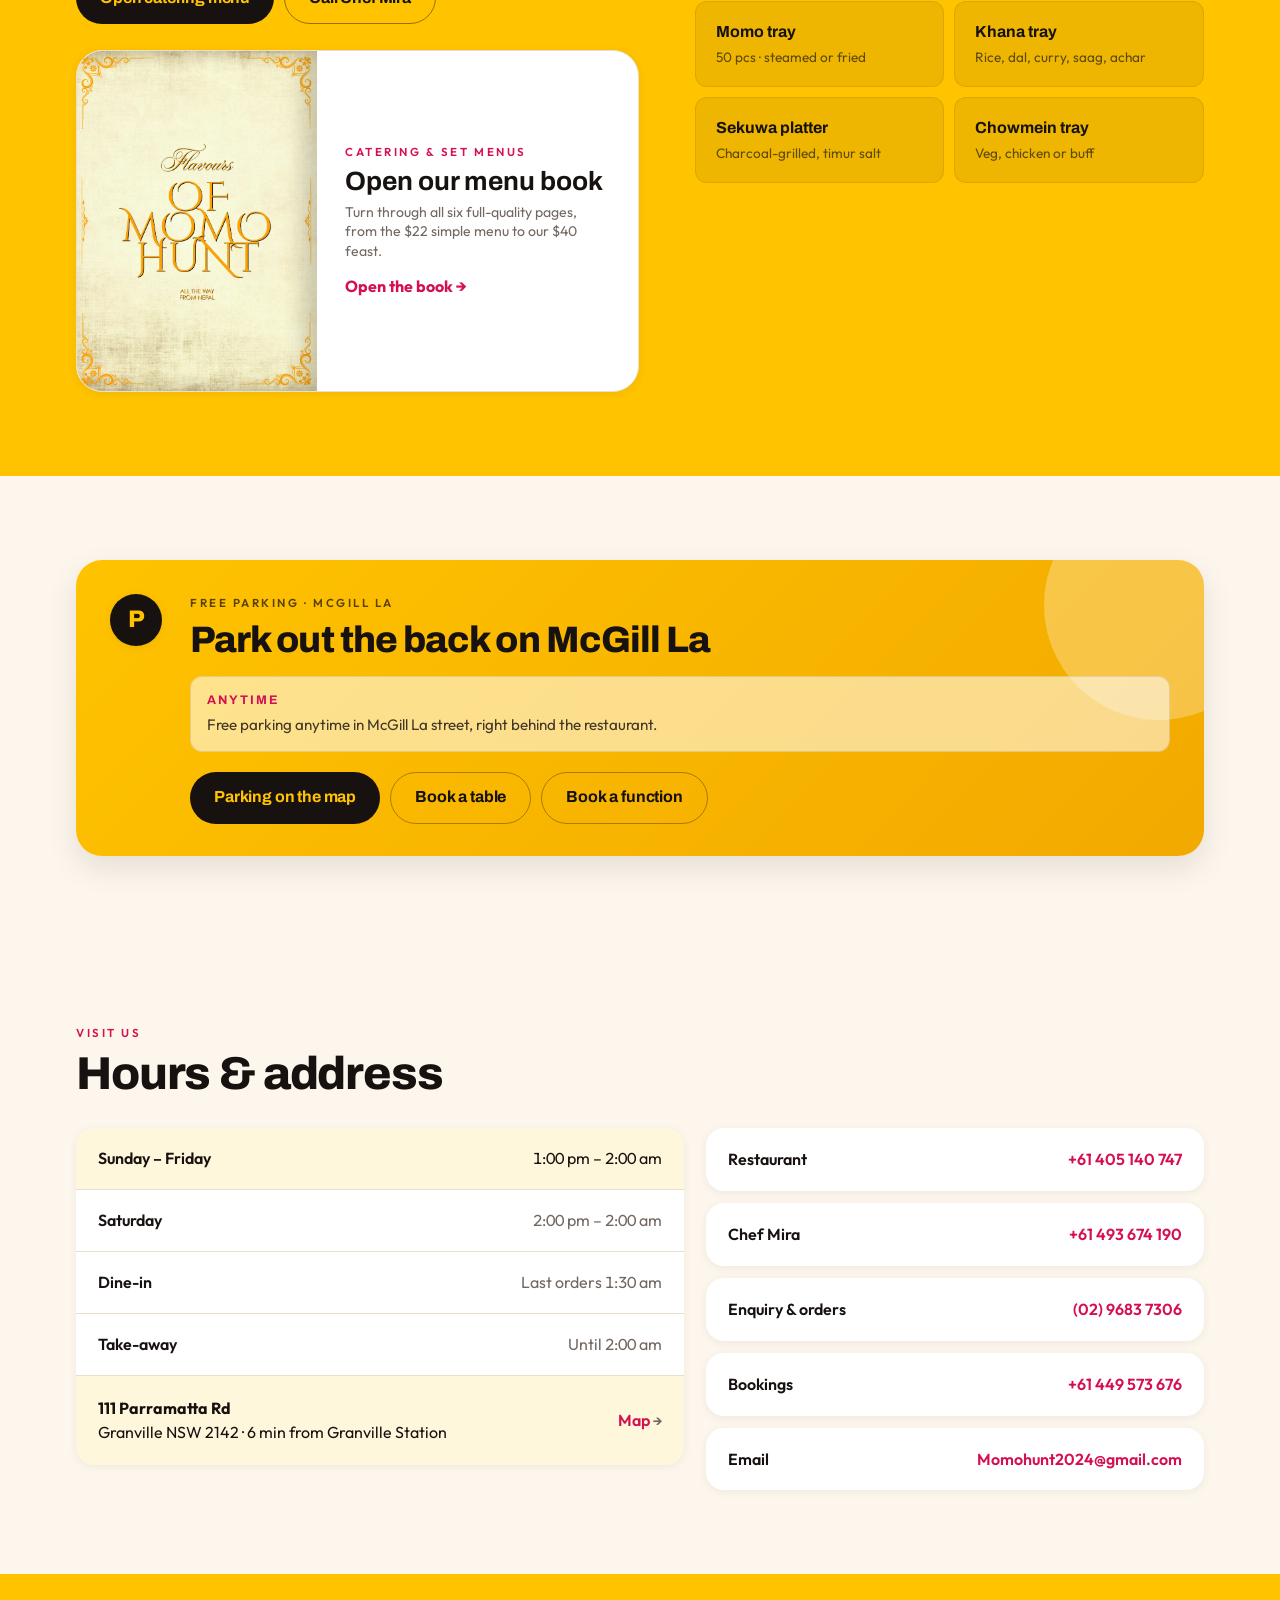
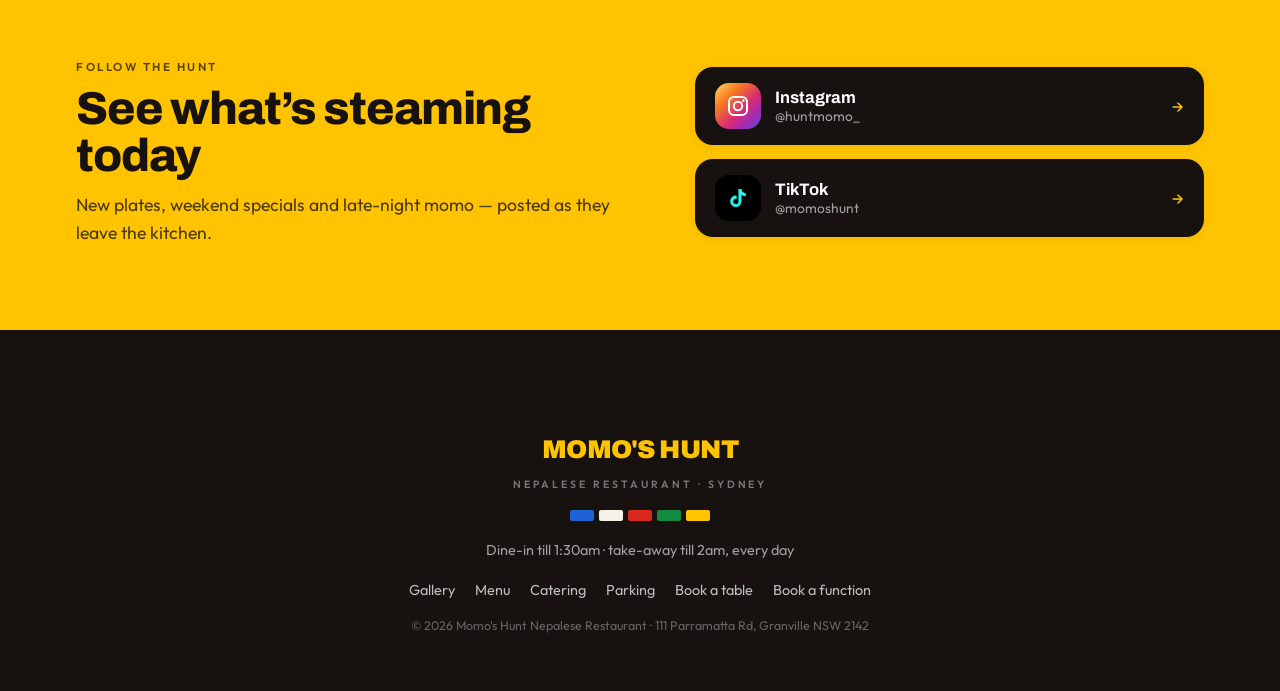
==== commit 58c2bc23: "uuu" ====
--- a/index.html
+++ b/index.html
@@ -195,8 +195,8 @@
         <button class="shot__card" type="button" data-full="assets/img/food/4.jpeg">
           <img class="shot__photo" src="assets/img/food/4-sm.jpg"
                srcset="assets/img/food/4-sm.jpg 760w, assets/img/food/4.jpeg 1500w"
-               sizes="(min-width:900px) 300px, 74vw" alt="Plate of crispy chicken chilli tossed in a dark chilli glaze" loading="lazy">
-          <span class="shot__caption"><strong>Chicken Chilli</strong>Wok-tossed with chilli, onion and spring onion</span>
+               sizes="(min-width:900px) 300px, 74vw" alt="Plate of chicken choila tossed with onion, spring onion and Nepali spices" loading="lazy">
+          <span class="shot__caption"><strong>Chicken Choila</strong>Grilled chicken tossed with onion and timur spice</span>
           <span class="shot__zoom" aria-hidden="true">
             <svg viewBox="0 0 24 24"><path d="M9 4H4v5M15 4h5v5M9 20H4v-5M15 20h5v-5"/></svg>
           </span>
@@ -486,42 +486,66 @@
       </button>
 
       <ul class="posters__track">
-      <li class="posters__slide">
-        <a class="posters__shot" href="assets/img/menu/entry-dish.jpeg" target="_blank" rel="noopener">
-          <img src="assets/img/menu/entry-dish.jpeg" alt="Entry dish menu: chicken sausage $8, veg sekuwa $10, aalu chop $7, samosa $8, chatpate $10, panipuri $10, peanuts sekeko $15, puri tarkari $15." width="1024" height="1536" loading="lazy" decoding="async">
-        </a>
-        <span class="posters__label">Entry dish</span>
-      </li>
-      <li class="posters__slide">
-        <a class="posters__shot" href="assets/img/menu/bara-momo.jpeg" target="_blank" rel="noopener">
-          <img src="assets/img/menu/bara-momo.jpeg" alt="Aalu kima chop $10, khuwa mo:mo $15, fokso fry $15, and the bara page: plain $10, kima $15 or $17, egg $13, mix $20." width="1086" height="1448" loading="lazy" decoding="async">
-        </a>
-        <span class="posters__label">Bara &amp; mo:mo</span>
-      </li>
-      <li class="posters__slide">
-        <a class="posters__shot" href="assets/img/menu/choila-kaja-chowmein.jpeg" target="_blank" rel="noopener">
-          <img src="assets/img/menu/choila-kaja-chowmein.jpeg" alt="Choila from $13, kaja sets from $23, and chowmein from $13." width="1086" height="1448" loading="lazy" decoding="async">
-        </a>
-        <span class="posters__label">Choila, kaja &amp; chowmein</span>
-      </li>
-      <li class="posters__slide">
-        <a class="posters__shot" href="assets/img/menu/khana-dessert-drinks.jpeg" target="_blank" rel="noopener">
-          <img src="assets/img/menu/khana-dessert-drinks.jpeg" alt="Dinner khana sets from $23, desserts from $6, drinks from $3, and kids fries $6 or chips and nuggets $10." width="1086" height="1448" loading="lazy" decoding="async">
-        </a>
-        <span class="posters__label">Khana set, dessert &amp; drinks</span>
-      </li>
-      <li class="posters__slide">
-        <a class="posters__shot" href="assets/img/menu/now-available.jpeg" target="_blank" rel="noopener">
-          <img src="assets/img/menu/now-available.jpeg" alt="Now available: laphing roll $10 or jhol $12, new chips lapping $15, chataamari from $15, fried rice from $14." width="1054" height="1492" loading="lazy" decoding="async">
-        </a>
-        <span class="posters__label">Now available</span>
-      </li>
-      <li class="posters__slide">
-        <a class="posters__shot" href="assets/img/menu/winter-thukpa.jpeg" target="_blank" rel="noopener">
-          <img src="assets/img/menu/winter-thukpa.jpeg" alt="Cold winter special thukpa: veg $15, chicken $17, buff $19, mix $22." width="1086" height="1448" loading="lazy" decoding="async">
-        </a>
-        <span class="posters__label">Winter special</span>
-      </li>
+        <li class="posters__slide">
+          <a class="posters__shot" href="assets/img/menu/momo.jpeg" target="_blank" rel="noopener">
+            <img src="assets/img/menu/momo.jpeg" alt="Mo:Mo page: chicken or veg mo:mo $13 and buff $15 steamed, fried or jhol; sadeko from $15; C. mo:mo from $16; 16 piece platters from $30." width="1100" height="1579" loading="lazy" decoding="async">
+          </a>
+          <span class="posters__label">Mo:Mo</span>
+        </li>
+        <li class="posters__slide">
+          <a class="posters__shot" href="assets/img/menu/entry-dish.jpeg" target="_blank" rel="noopener">
+            <img src="assets/img/menu/entry-dish.jpeg" alt="Entry dish menu: chicken sausage $8, veg sekuwa $10, aalu chop $7, samosa $8, chatpate $10, panipuri $10, peanuts sekeko $15, puri tarkari $15." width="1024" height="1536" loading="lazy" decoding="async">
+          </a>
+          <span class="posters__label">Entry dish</span>
+        </li>
+        <li class="posters__slide">
+          <a class="posters__shot" href="assets/img/menu/biryani-chat-shefali.jpeg" target="_blank" rel="noopener">
+            <img src="assets/img/menu/biryani-chat-shefali.jpeg" alt="Biryani mutton $22 or chicken $17, chicken lollipop $10, papadi chat $12, samosa chat $12, chau chau sadeko $12, shefali buff $8, shefali chicken $7." width="1100" height="1550" loading="lazy" decoding="async">
+          </a>
+          <span class="posters__label">Biryani, chat &amp; shefali</span>
+        </li>
+        <li class="posters__slide">
+          <a class="posters__shot" href="assets/img/menu/bara-momo.jpeg" target="_blank" rel="noopener">
+            <img src="assets/img/menu/bara-momo.jpeg" alt="Aalu kima chop $10, khuwa mo:mo $15, fokso fry $15, and the bara page: plain $10, kima $15 or $17, egg $13, mix $20." width="1086" height="1448" loading="lazy" decoding="async">
+          </a>
+          <span class="posters__label">Bara &amp; mo:mo</span>
+        </li>
+        <li class="posters__slide">
+          <a class="posters__shot" href="assets/img/menu/choila-kaja-chowmein.jpeg" target="_blank" rel="noopener">
+            <img src="assets/img/menu/choila-kaja-chowmein.jpeg" alt="Choila from $13, kaja sets from $23, and chowmein from $13." width="1086" height="1448" loading="lazy" decoding="async">
+          </a>
+          <span class="posters__label">Choila, kaja &amp; chowmein</span>
+        </li>
+        <li class="posters__slide">
+          <a class="posters__shot" href="assets/img/menu/khana-dessert-drinks.jpeg" target="_blank" rel="noopener">
+            <img src="assets/img/menu/khana-dessert-drinks.jpeg" alt="Dinner khana sets from $23, desserts from $6, drinks from $3, and kids fries $6 or chips and nuggets $10." width="1086" height="1448" loading="lazy" decoding="async">
+          </a>
+          <span class="posters__label">Khana set, dessert &amp; drinks</span>
+        </li>
+        <li class="posters__slide">
+          <a class="posters__shot" href="assets/img/menu/rice-curry.jpeg" target="_blank" rel="noopener">
+            <img src="assets/img/menu/rice-curry.jpeg" alt="Rice $4, chicken curry $10, goat curry $12, veg curry $10, and the special menu: rice with chicken $10, goat $12 or veg curry $10." width="1100" height="1703" loading="lazy" decoding="async">
+          </a>
+          <span class="posters__label">Rice &amp; curry</span>
+        </li>
+        <li class="posters__slide">
+          <a class="posters__shot" href="assets/img/menu/newly-added.jpeg" target="_blank" rel="noopener">
+            <img src="assets/img/menu/newly-added.jpeg" alt="Newly added menu: dahi puri $12, fulki $12, buff sukuti $20, chi keema noodles $17, bhutan $13, bhutan set $20, chicken chilli $17, buff chilli $20, chips chilli $15." width="1100" height="1589" loading="lazy" decoding="async">
+          </a>
+          <span class="posters__label">Newly added</span>
+        </li>
+        <li class="posters__slide">
+          <a class="posters__shot" href="assets/img/menu/now-available.jpeg" target="_blank" rel="noopener">
+            <img src="assets/img/menu/now-available.jpeg" alt="Now available: laphing roll $10 or jhol $12, new chips lapping $15, chataamari from $15, fried rice from $14." width="1054" height="1492" loading="lazy" decoding="async">
+          </a>
+          <span class="posters__label">Now available</span>
+        </li>
+        <li class="posters__slide">
+          <a class="posters__shot" href="assets/img/menu/winter-thukpa.jpeg" target="_blank" rel="noopener">
+            <img src="assets/img/menu/winter-thukpa.jpeg" alt="Cold winter special thukpa: veg $15, chicken $17, buff $19, mix $22." width="1086" height="1448" loading="lazy" decoding="async">
+          </a>
+          <span class="posters__label">Winter special</span>
+        </li>
       </ul>
 
       <button class="posters__nav posters__nav--next" type="button" aria-label="Next menu page">
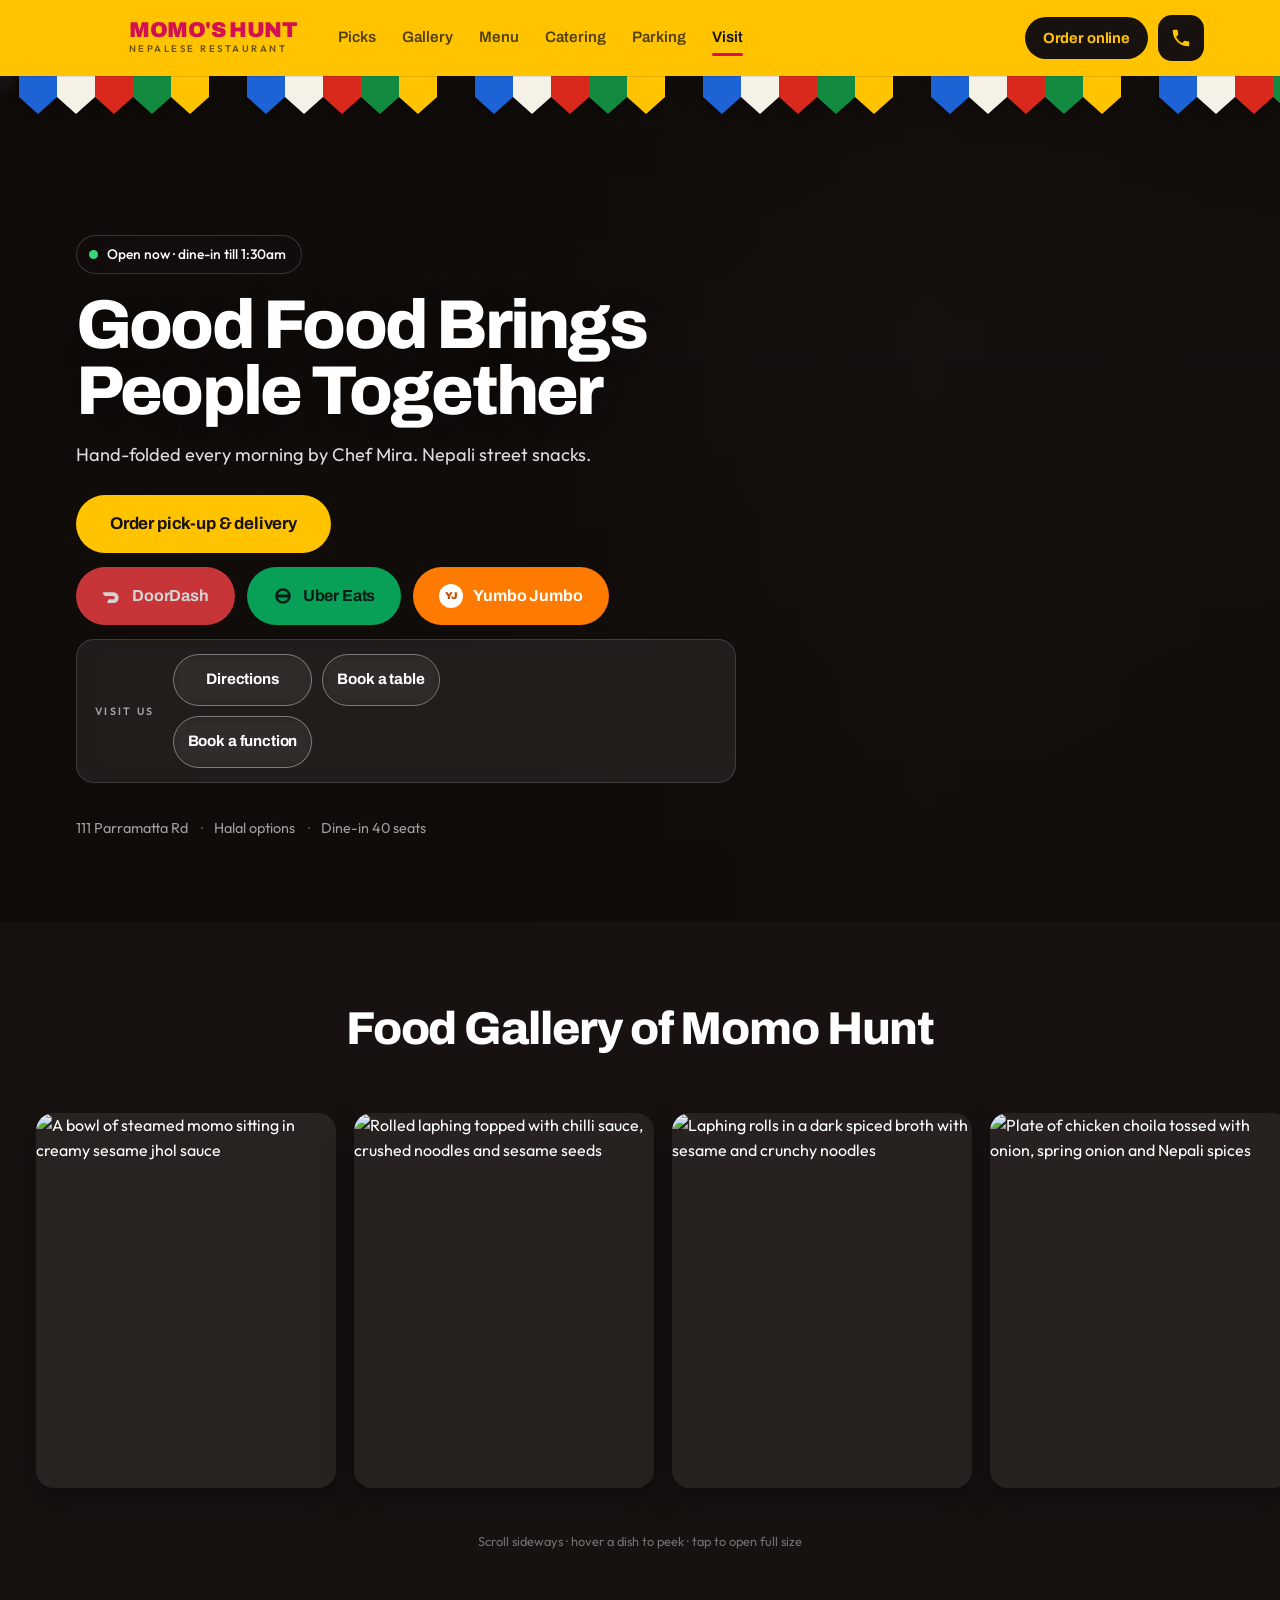
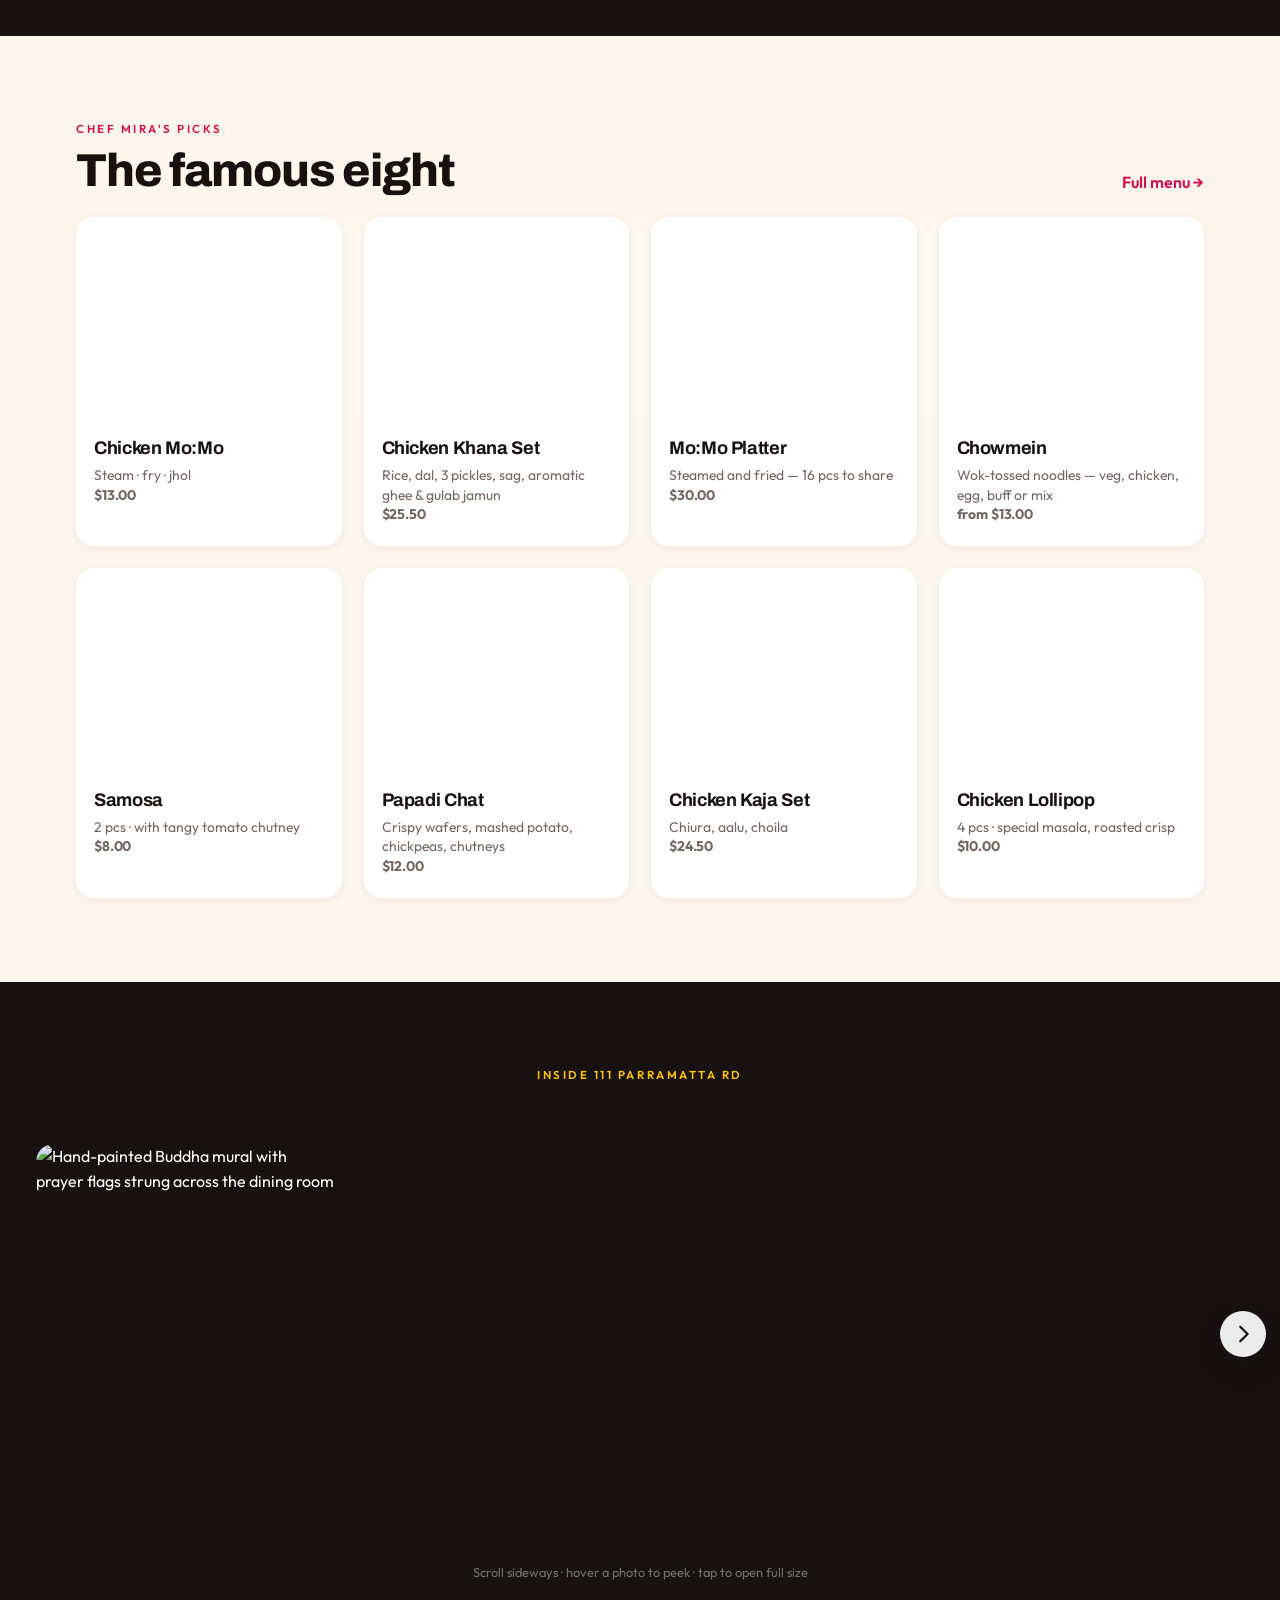
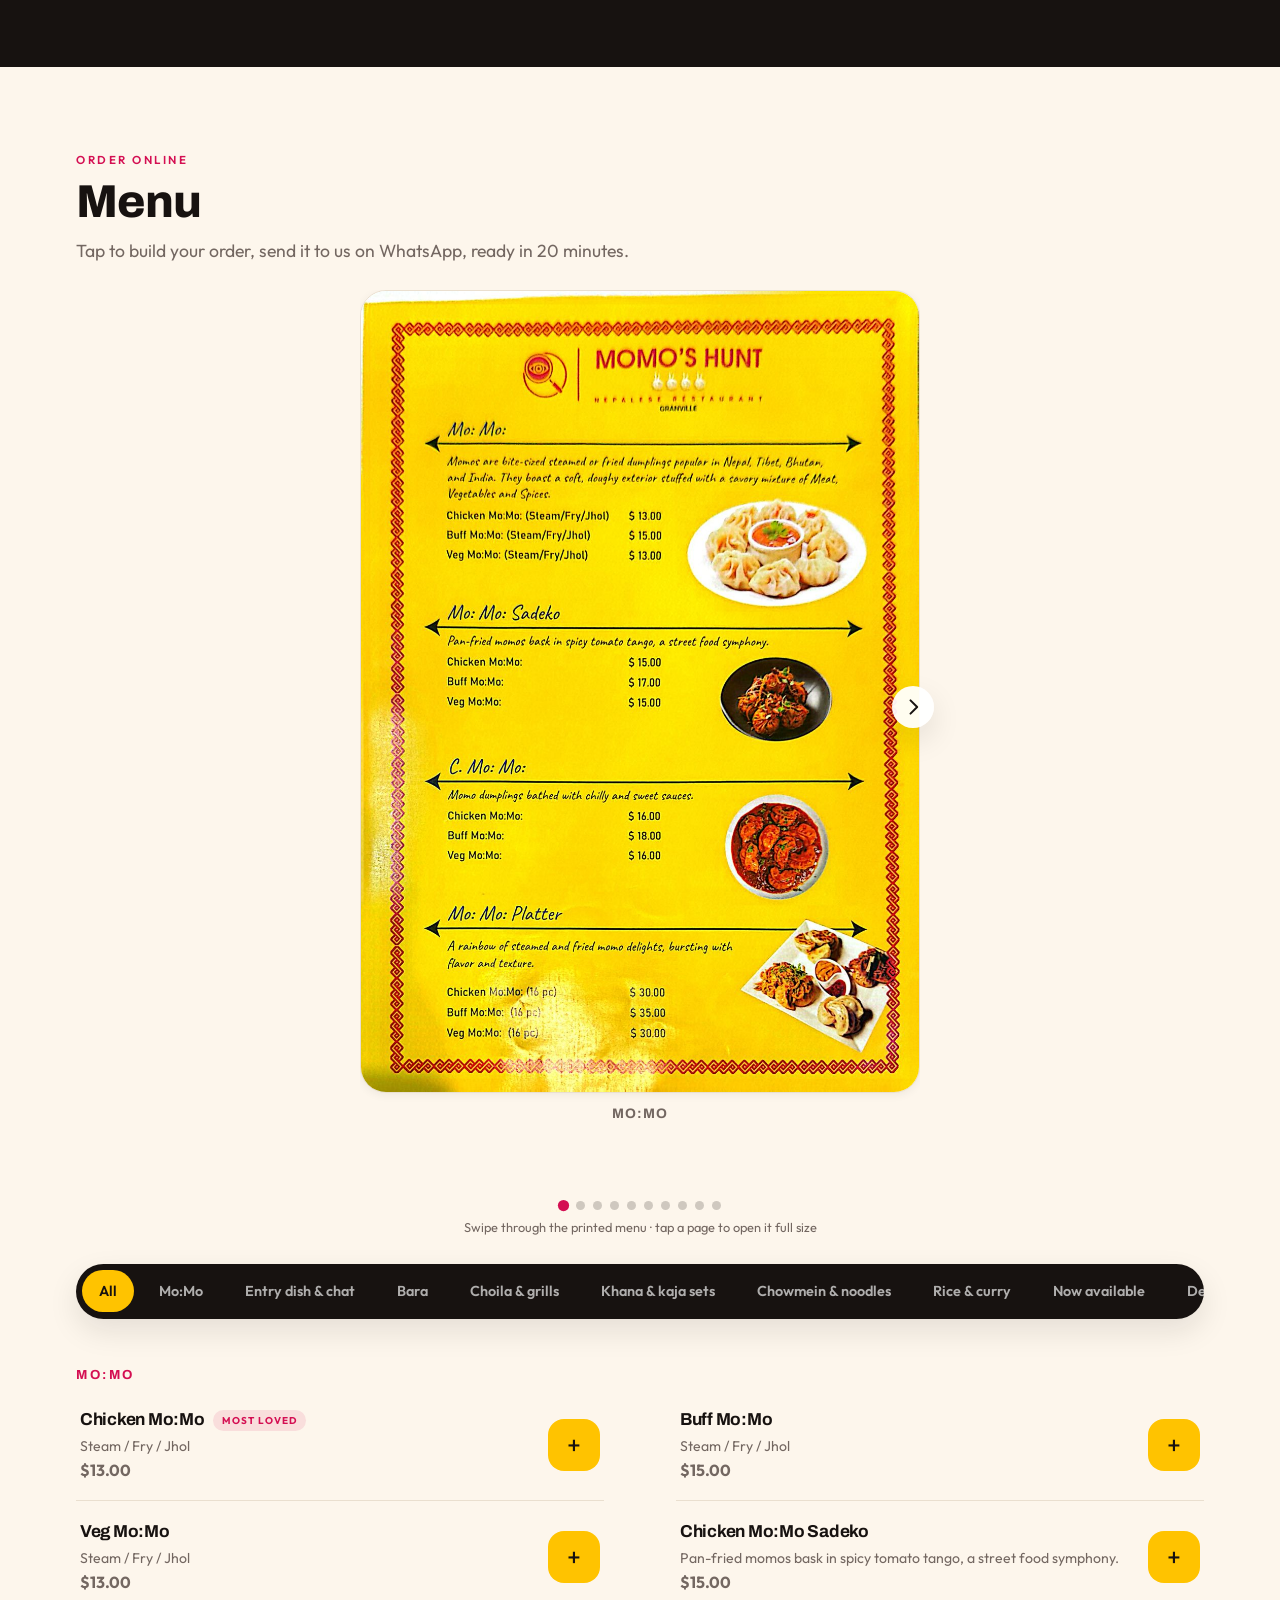
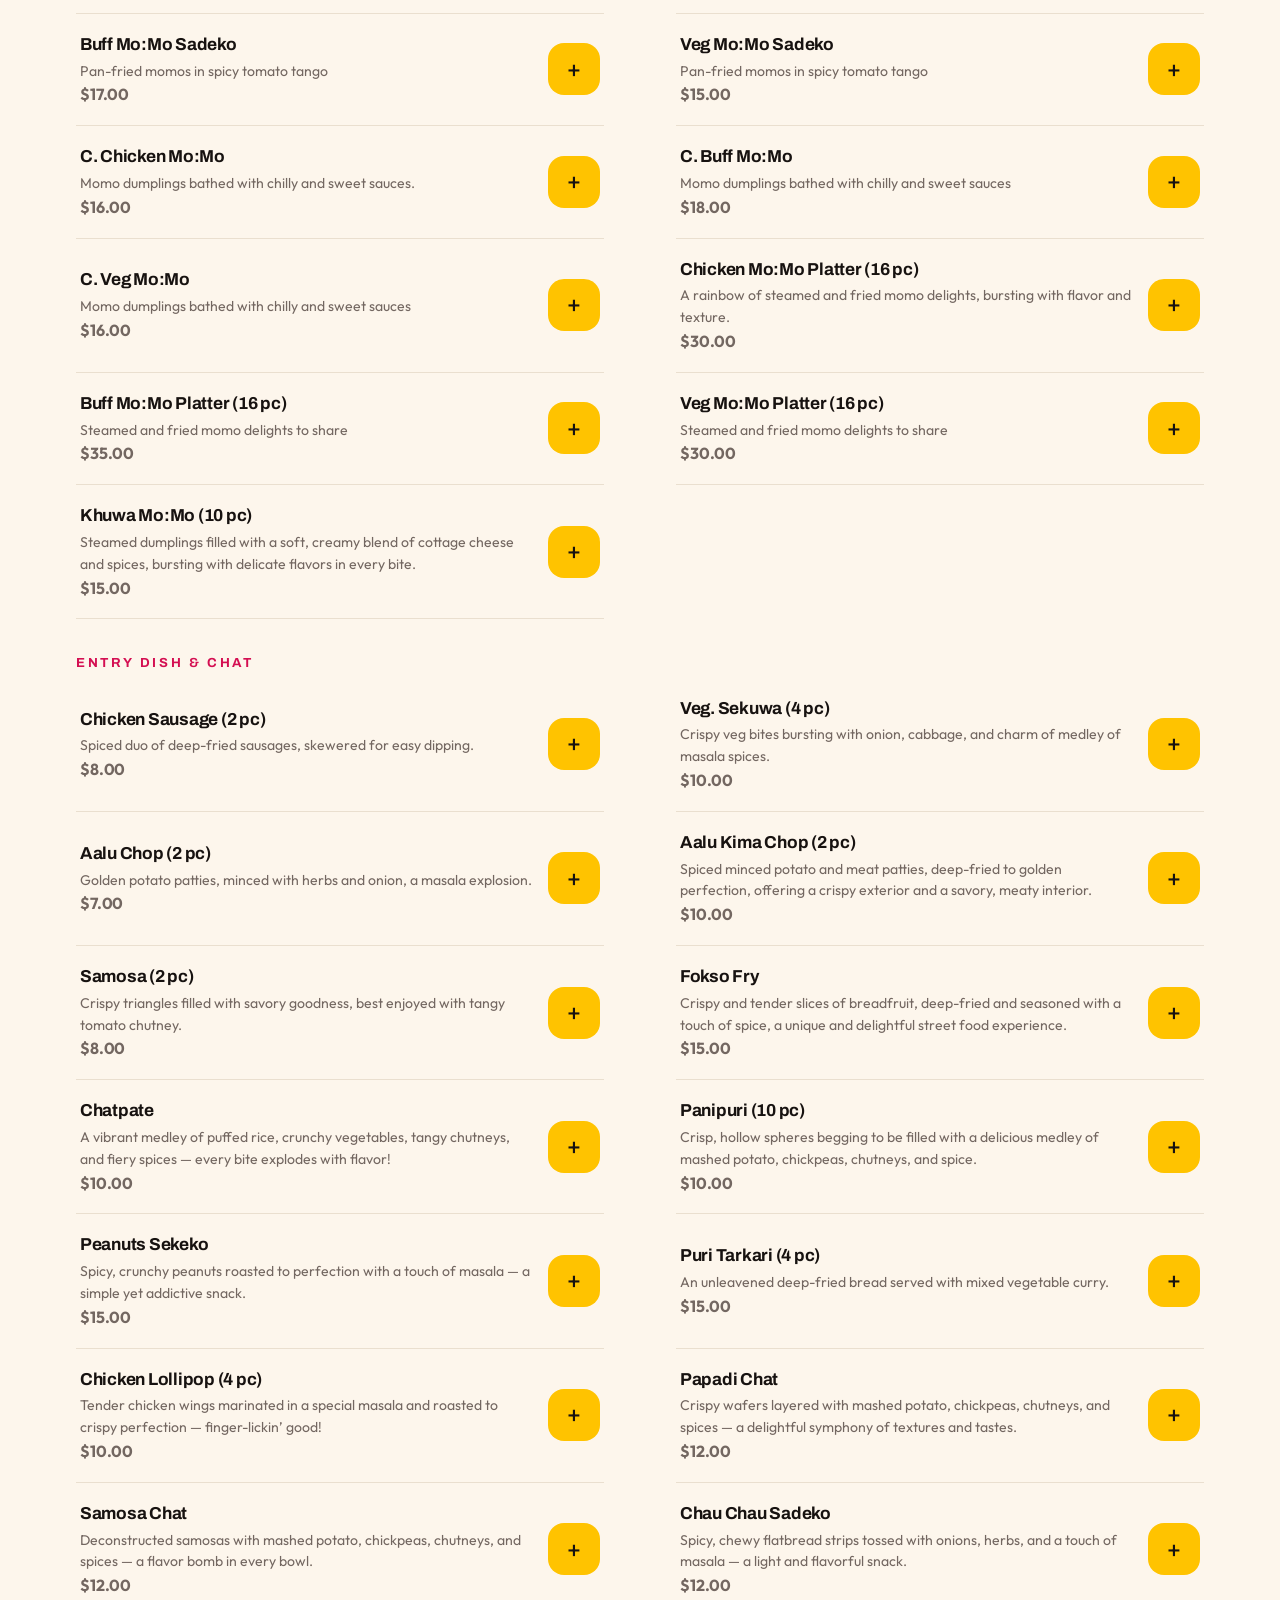
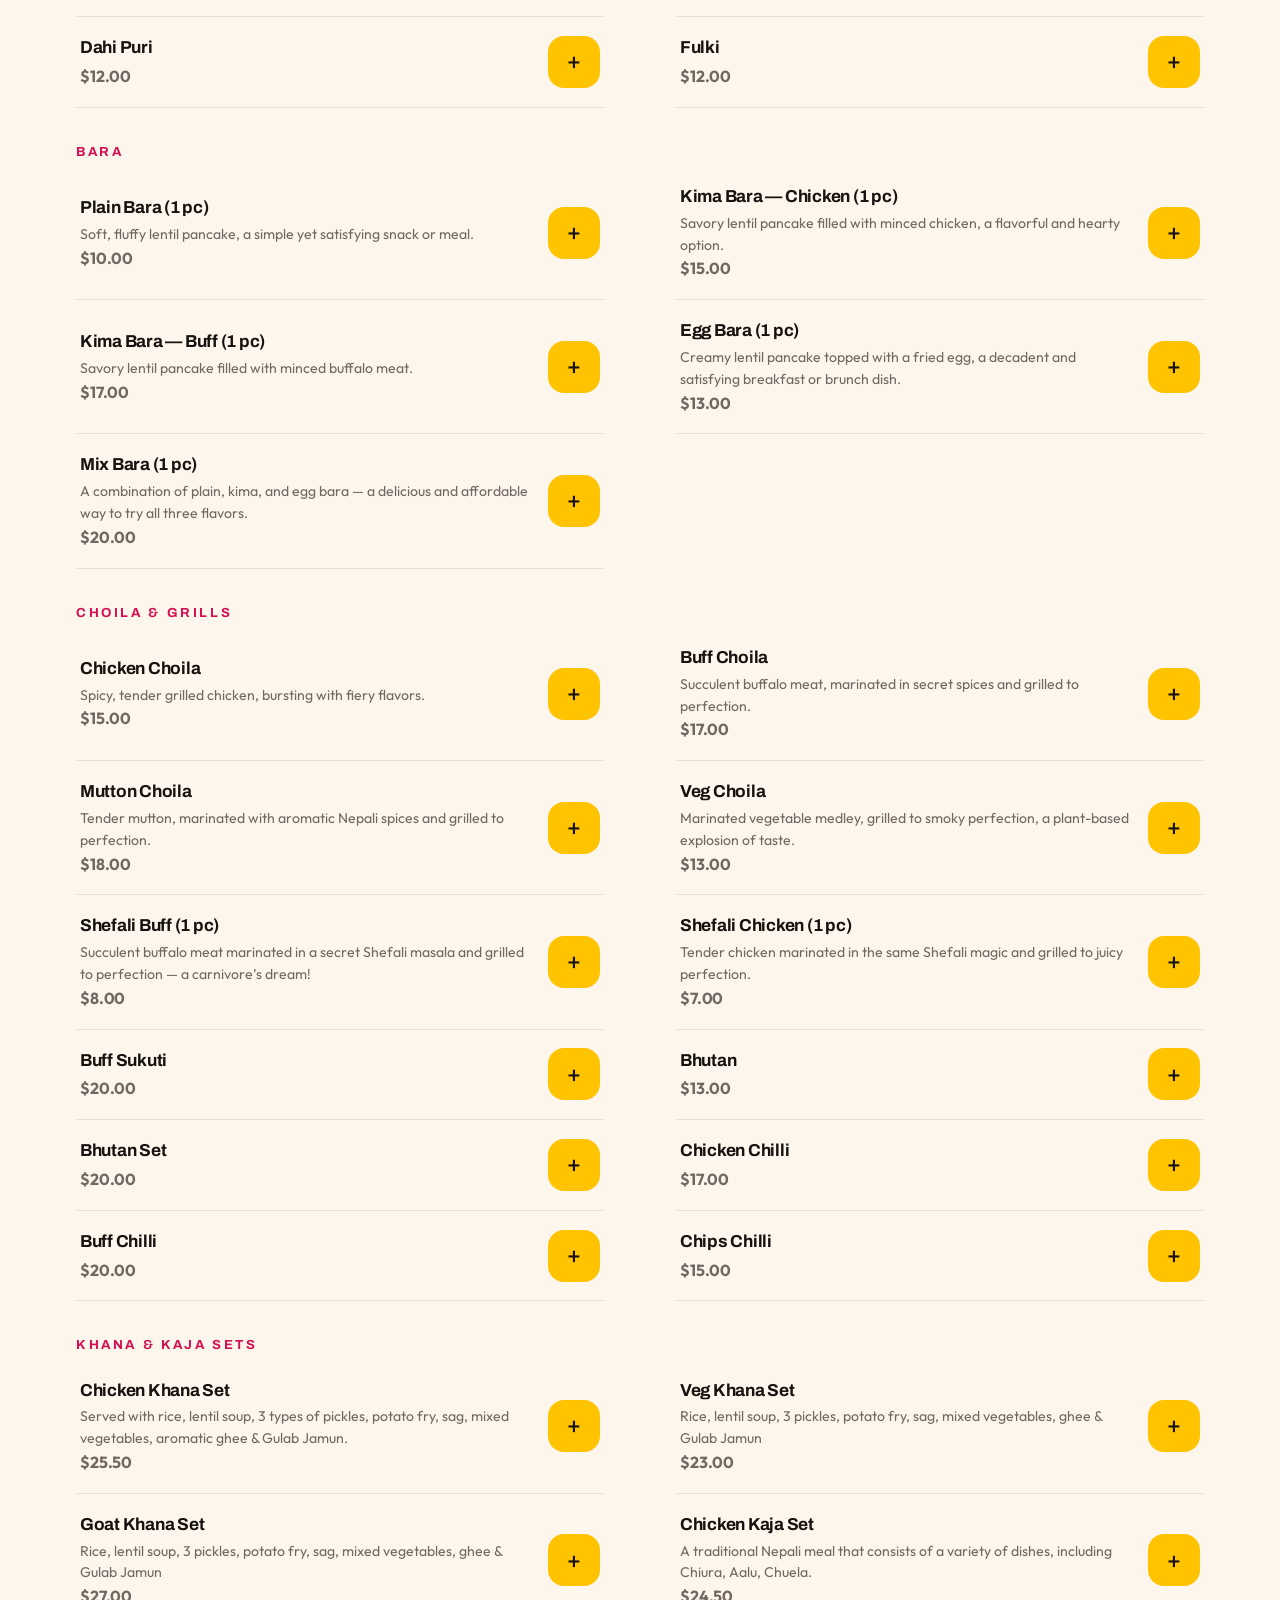
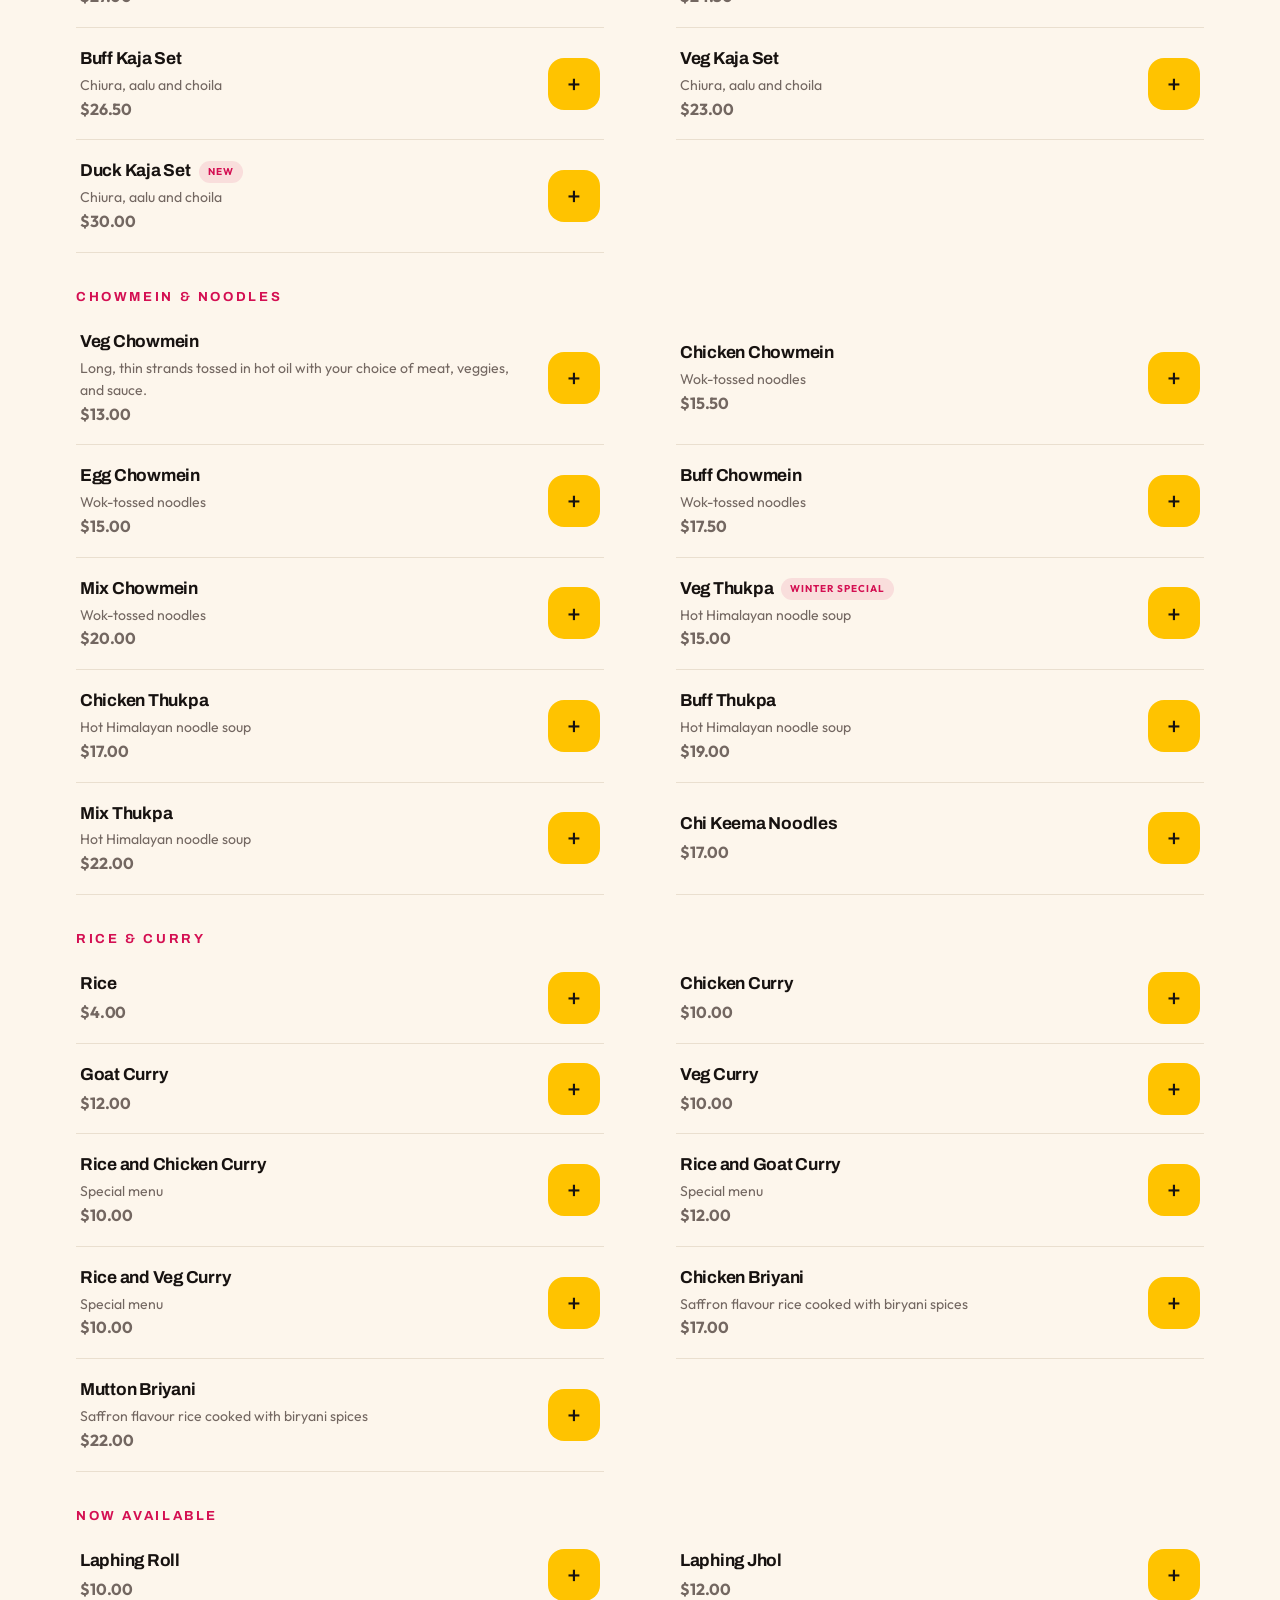
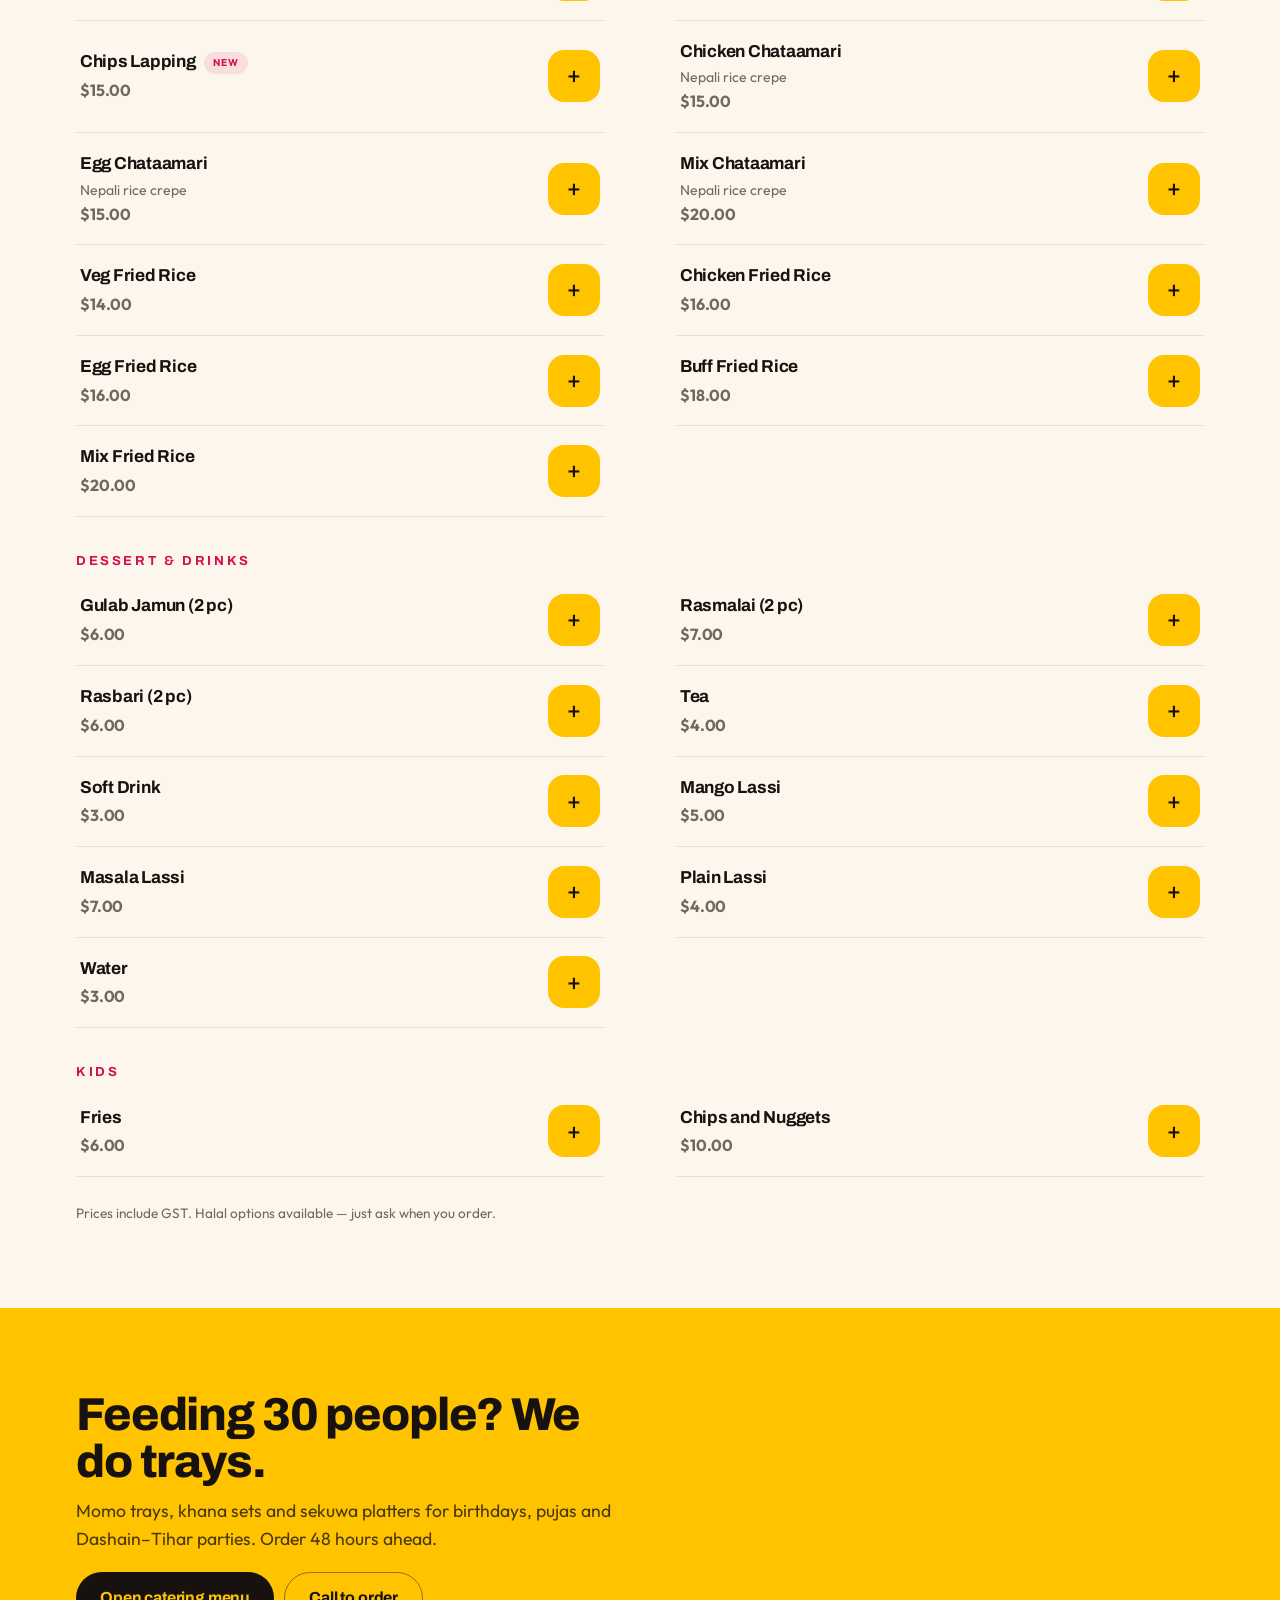
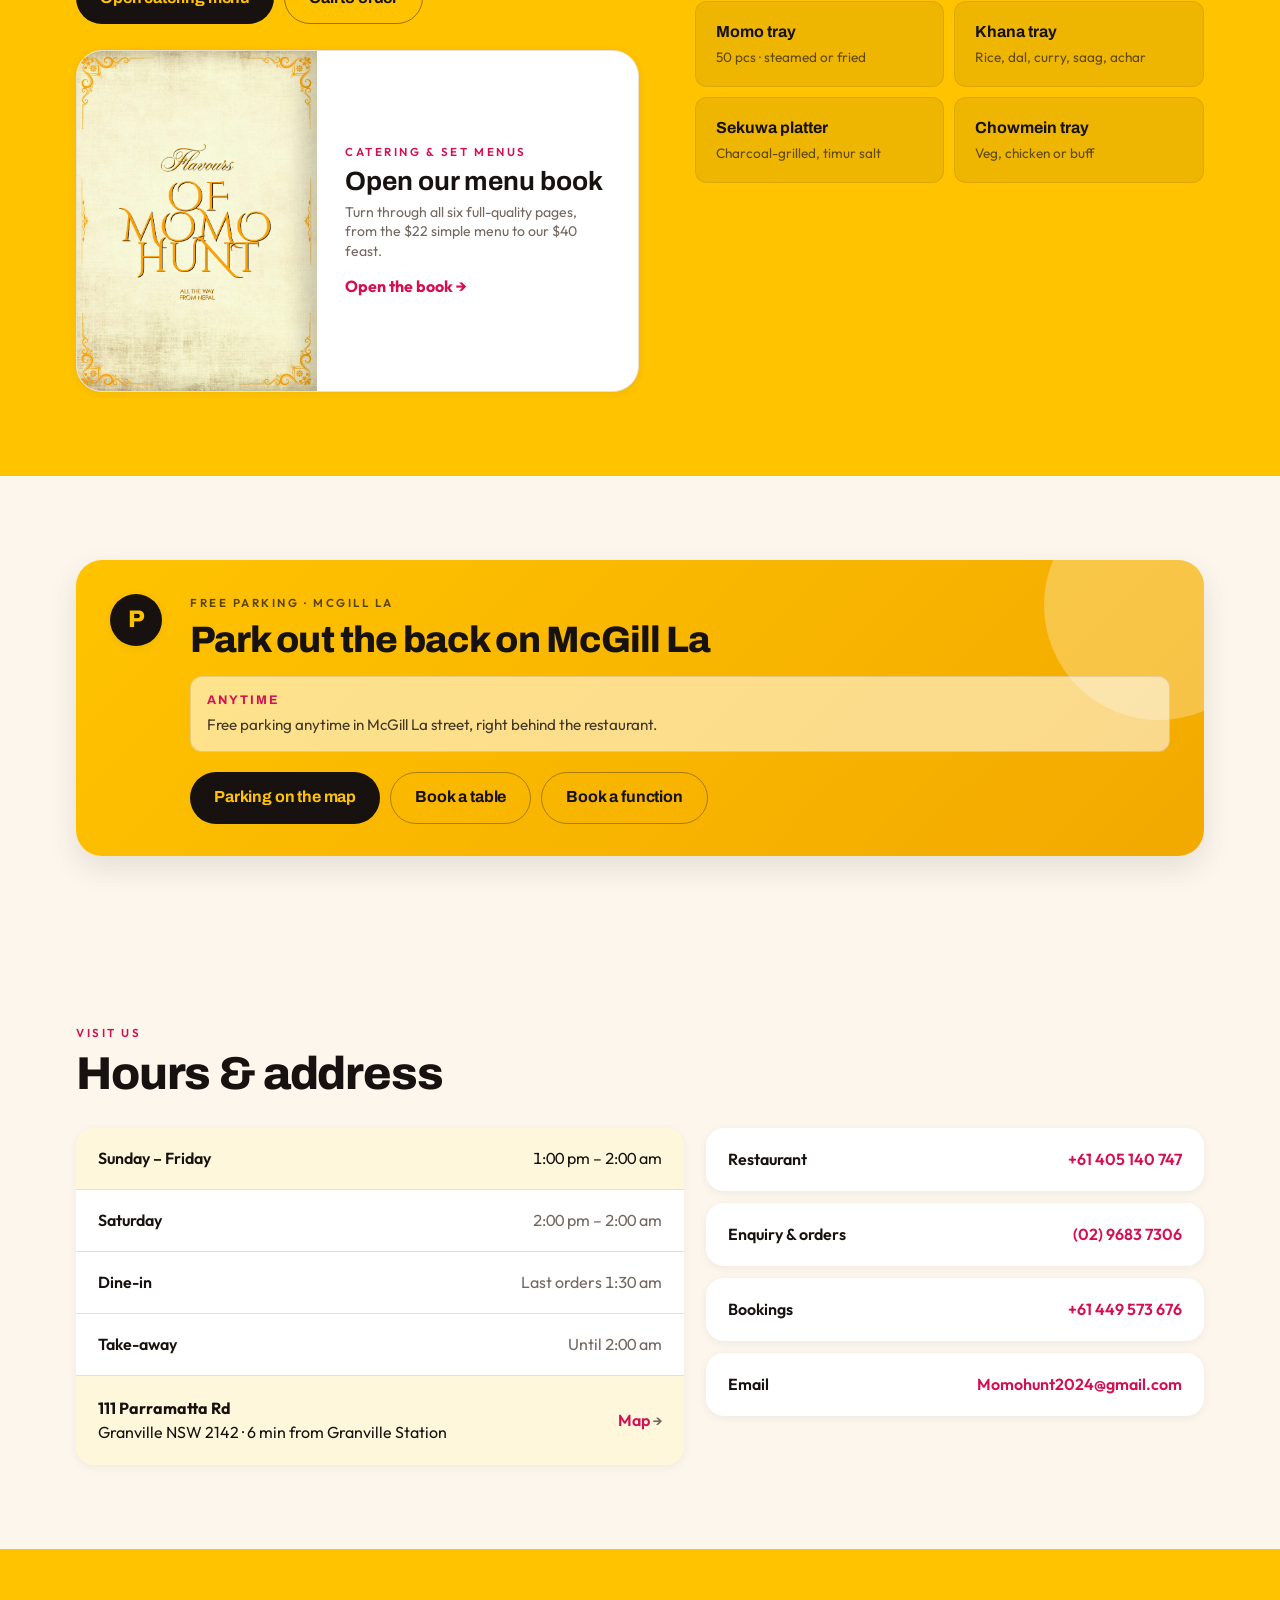
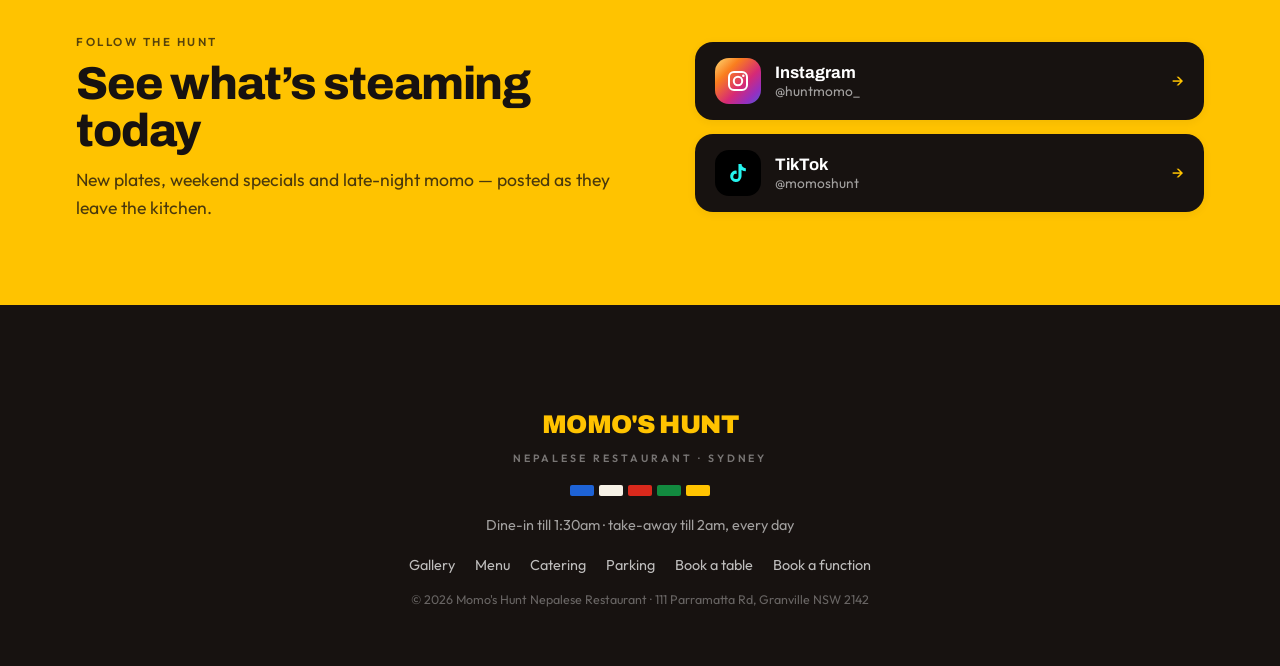
==== commit 62e07f9d: "uuu" ====
--- a/index.html
+++ b/index.html
@@ -975,7 +975,7 @@
       <p class="lede lede--ink">Momo trays, khana sets and sekuwa platters for birthdays, pujas and Dashain–Tihar parties. Order 48 hours ahead.</p>
       <div class="catering__actions">
         <button class="btn btn--ink js-open-menu-book" type="button" aria-haspopup="dialog">Open catering menu</button>
-        <a class="btn btn--outline-ink" href="tel:+61493674190">Call Chef Mira</a>
+        <a class="btn btn--outline-ink" href="tel:+61449573676">Call to order</a>
       </div>
 
       <button class="menu-book-launch js-open-menu-book" type="button" aria-haspopup="dialog">
@@ -1049,7 +1049,6 @@
 
       <ul class="contacts" role="list">
         <li class="card"><span>Restaurant</span><a href="tel:+61405140747">+61 405 140 747</a></li>
-        <li class="card"><span>Chef Mira</span><a href="tel:+61493674190">+61 493 674 190</a></li>
         <li class="card"><span>Enquiry &amp; orders</span><a href="tel:+61296837306">(02) 9683 7306</a></li>
         <li class="card"><span>Bookings</span><a href="tel:+61449573676">+61 449 573 676</a></li>
         <li class="card"><span>Email</span><a href="mailto:Momohunt2024@gmail.com">Momohunt2024@gmail.com</a></li>
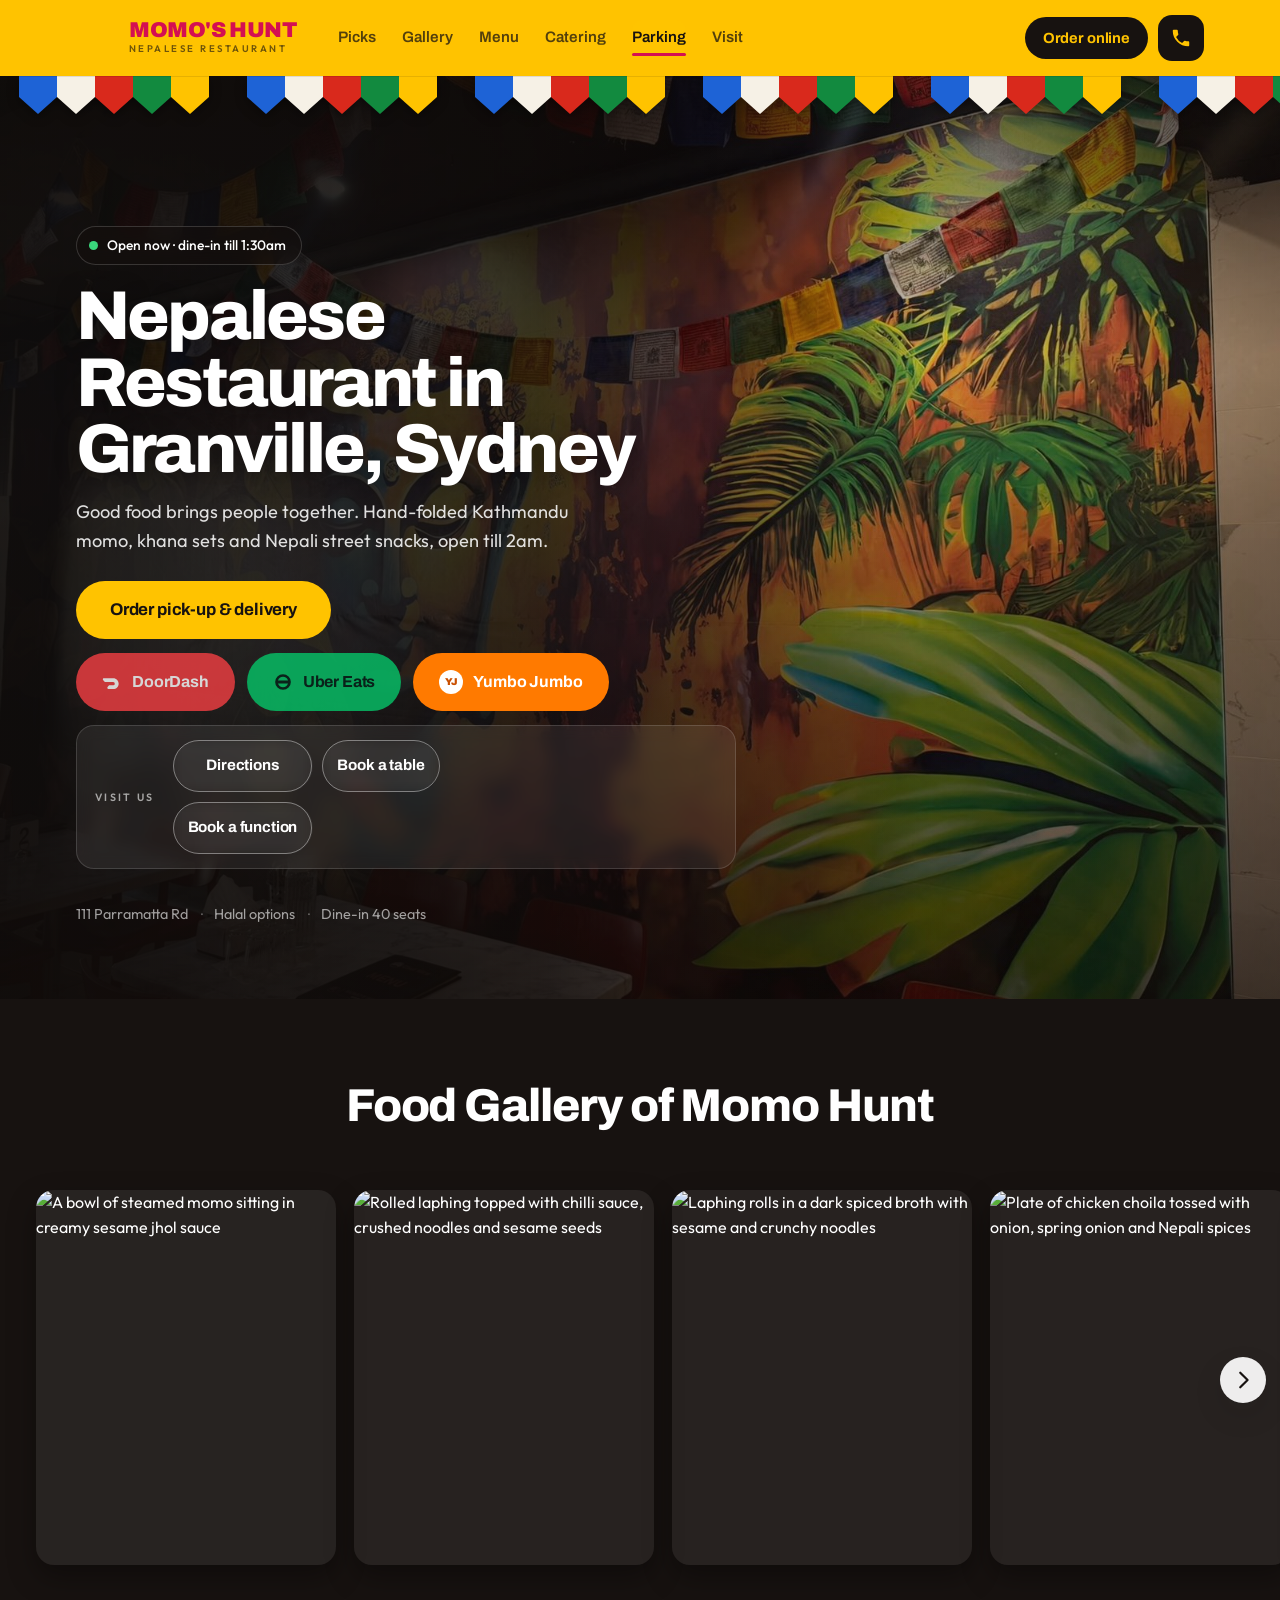
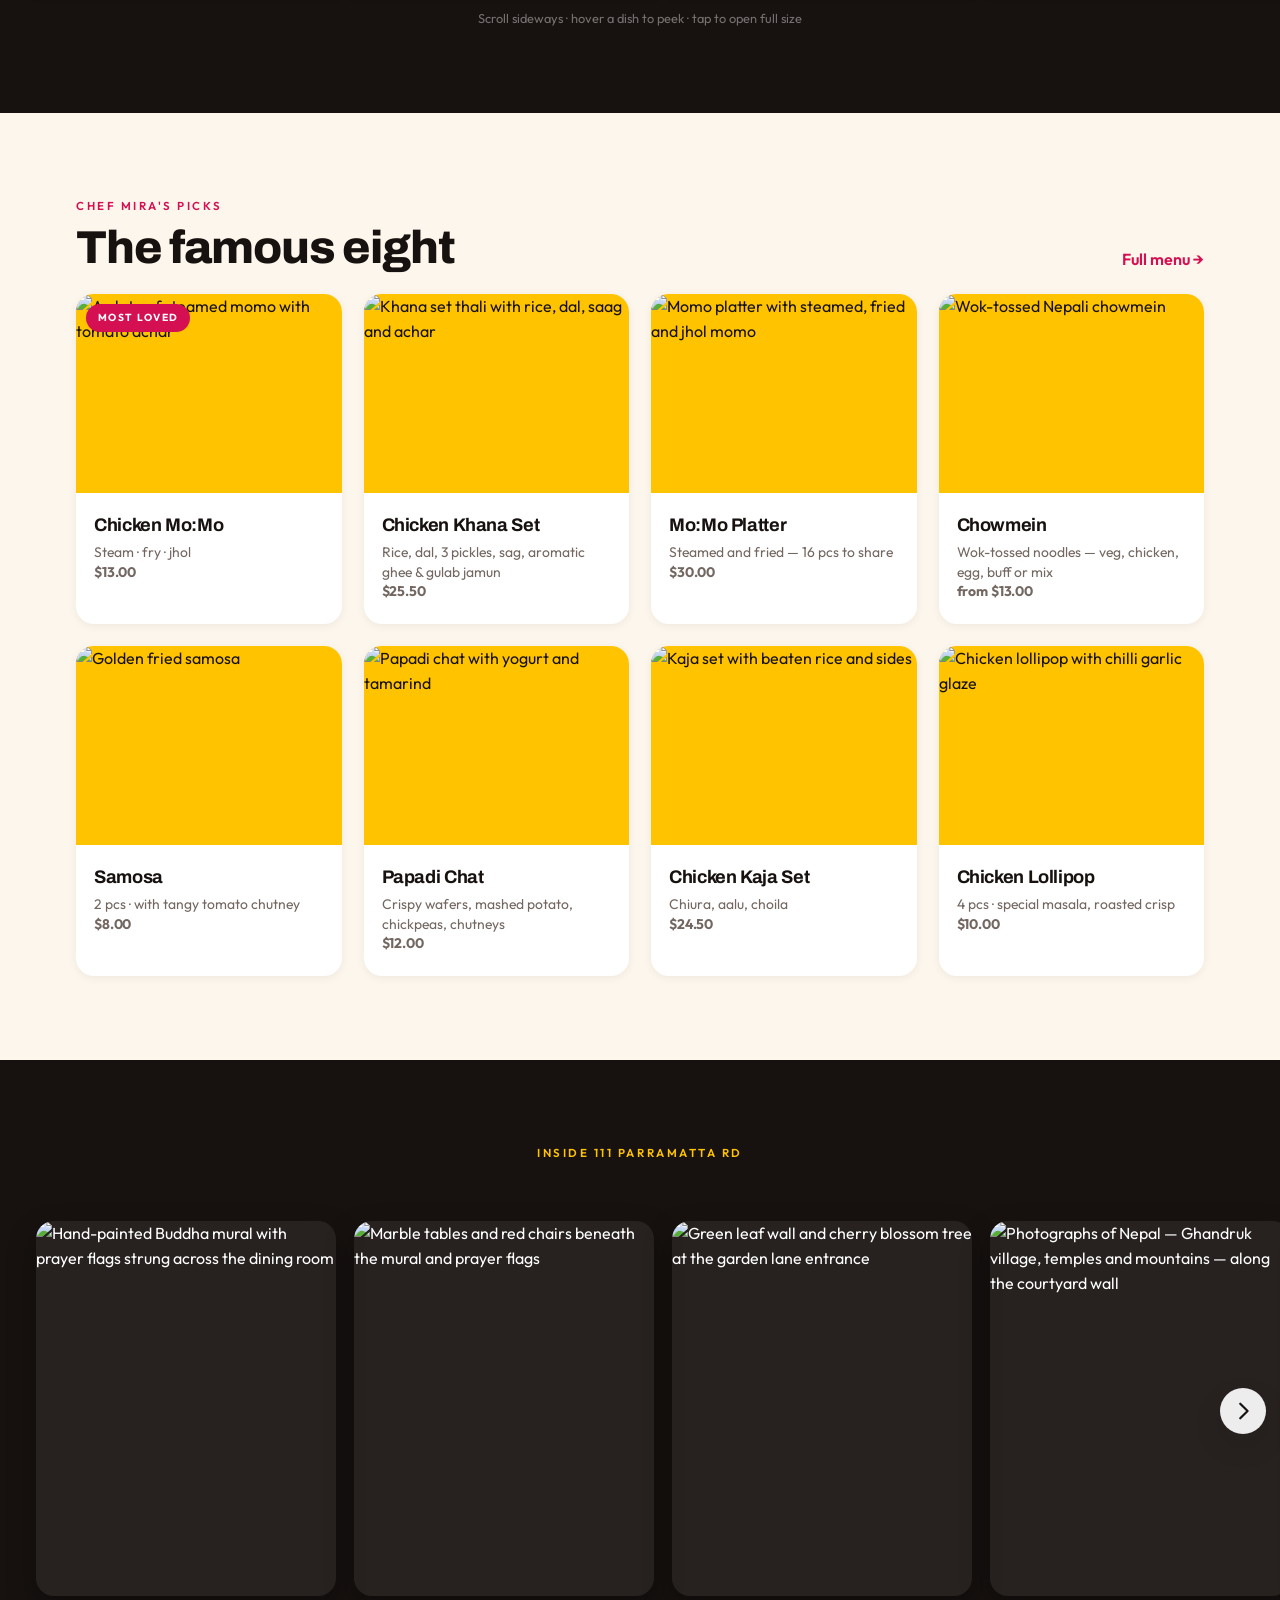
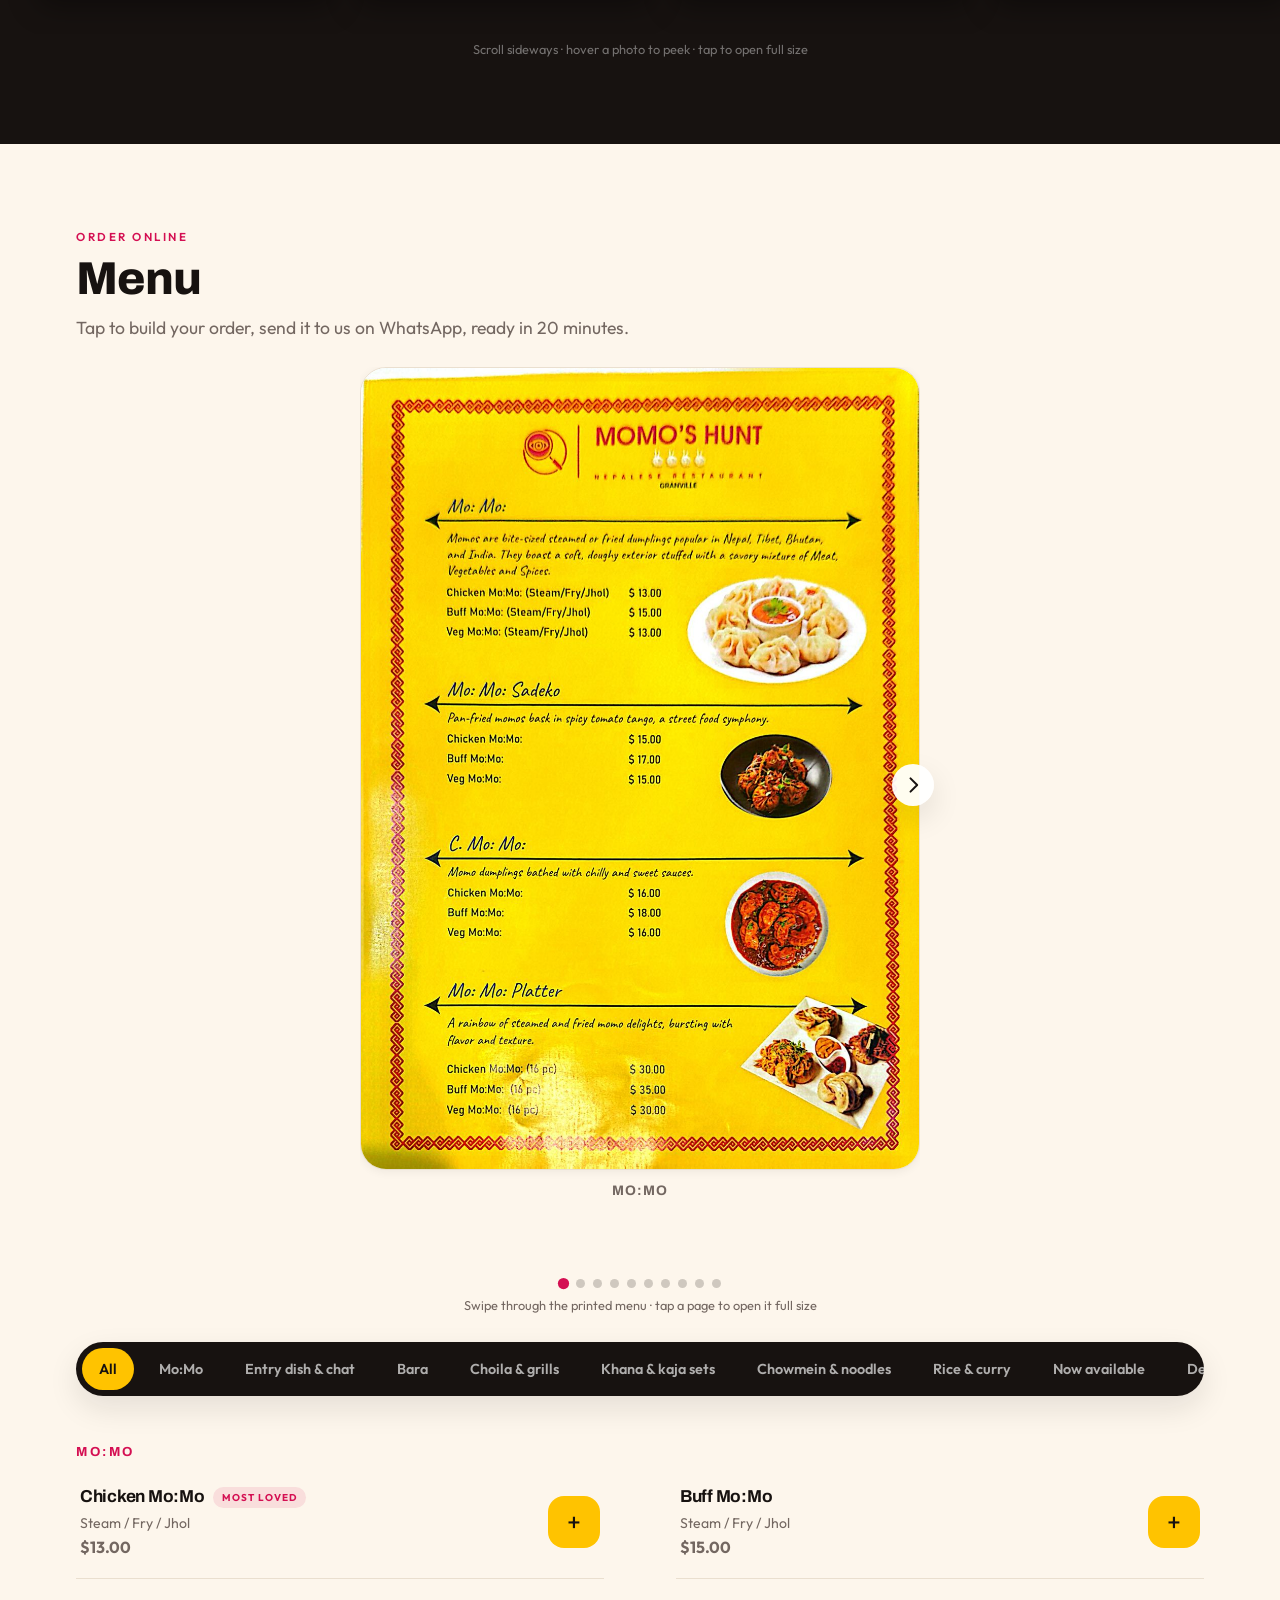
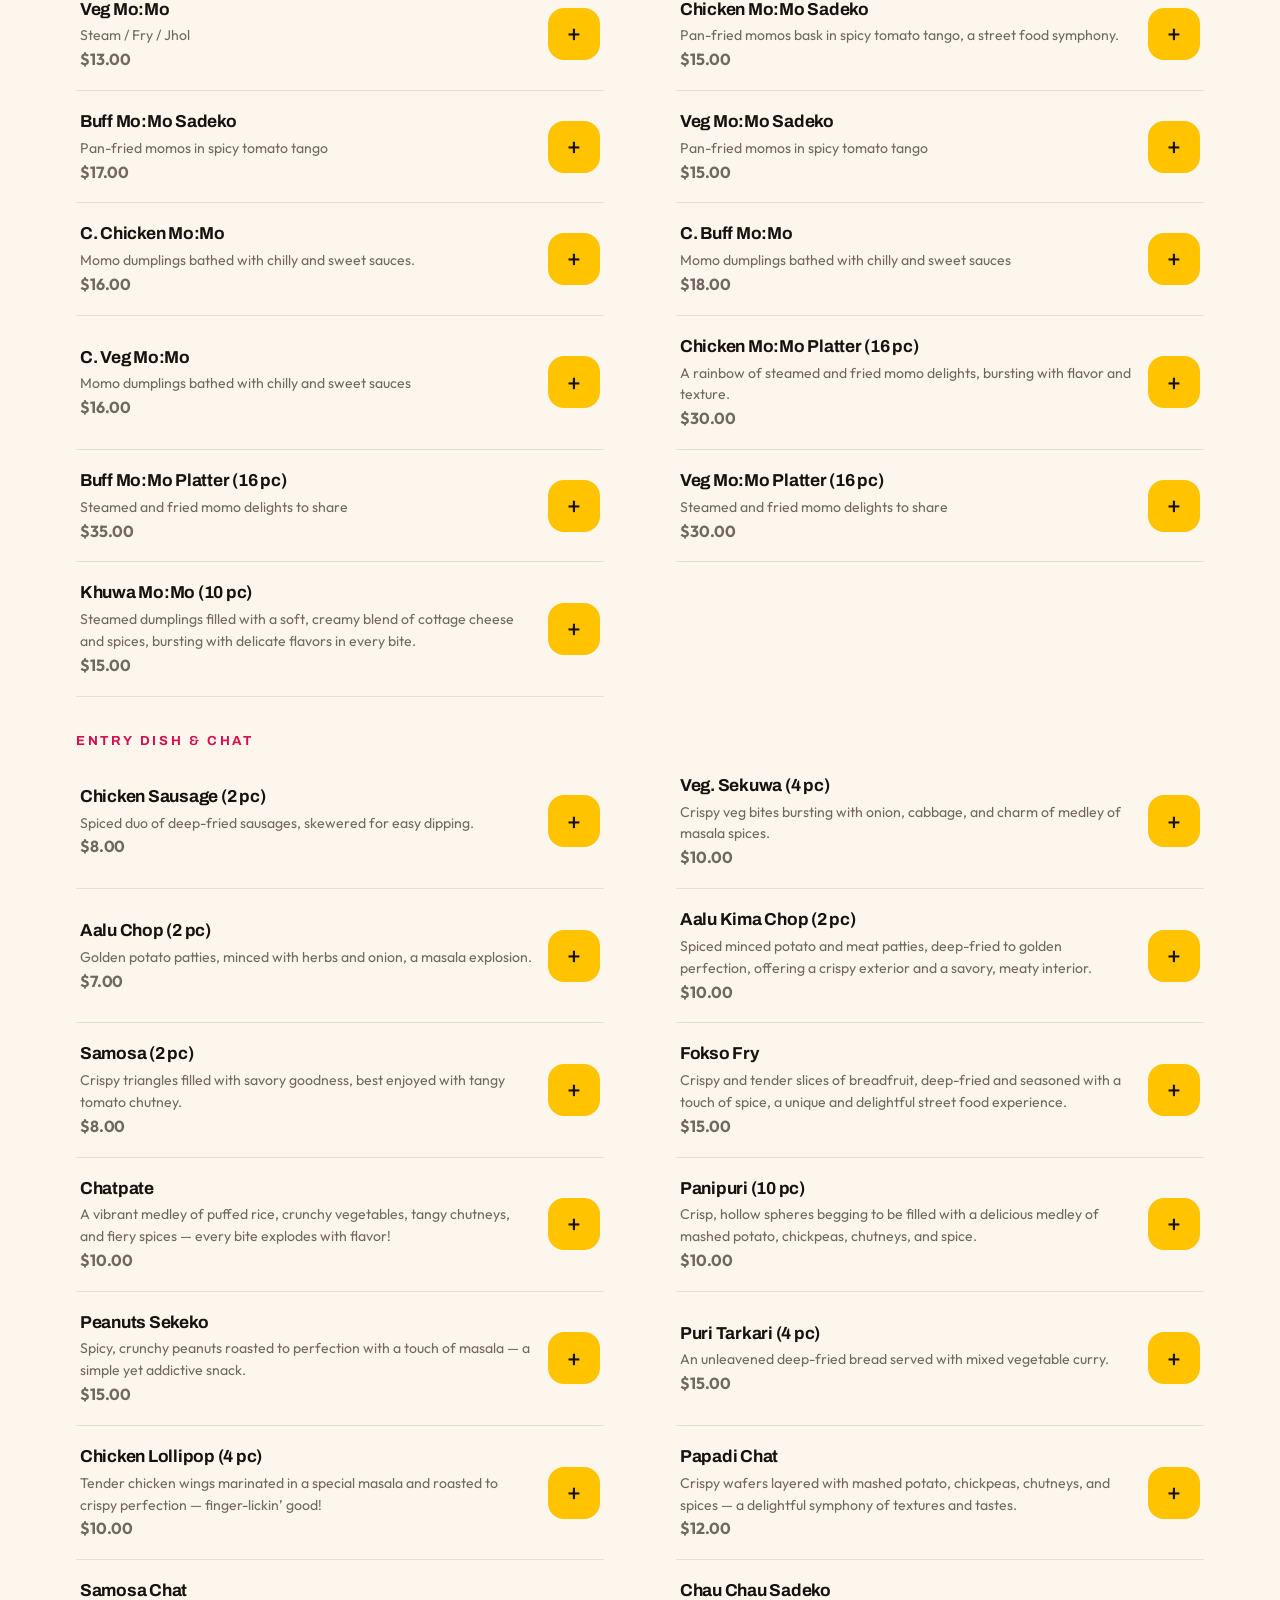
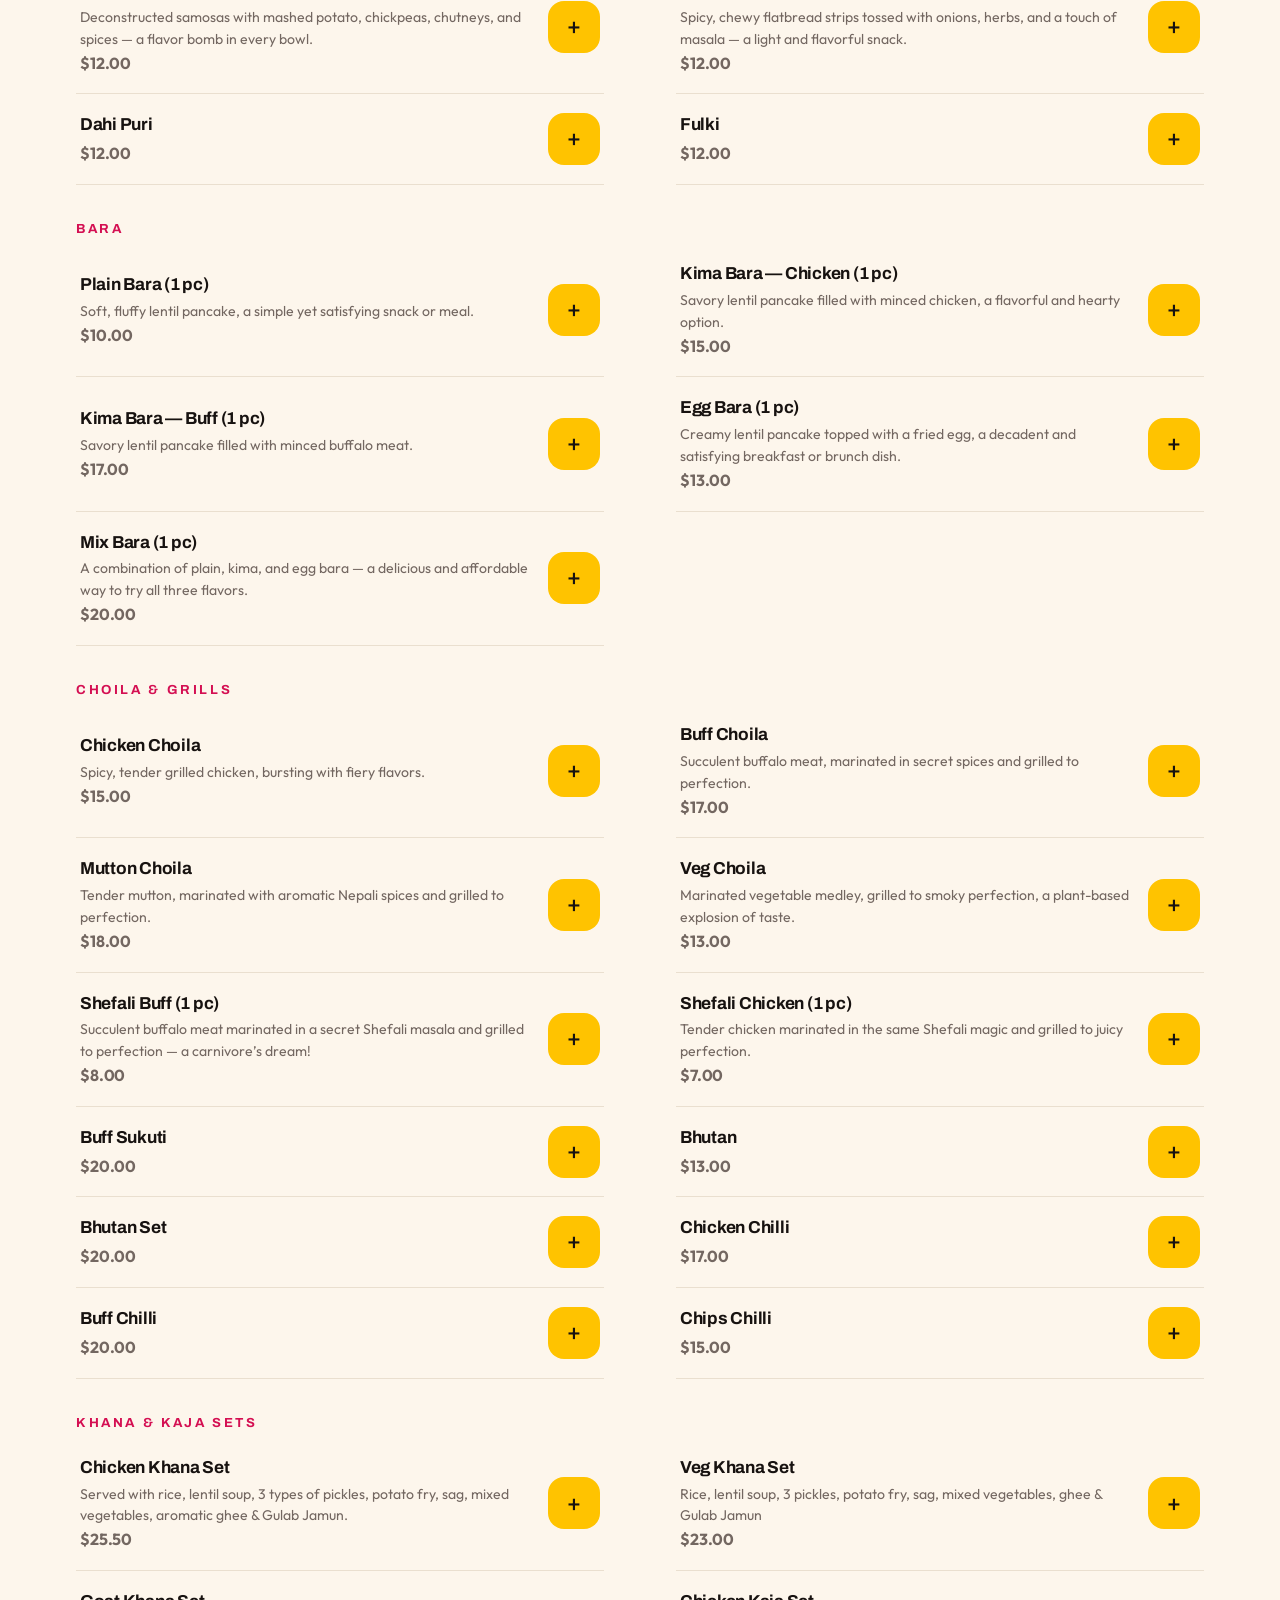
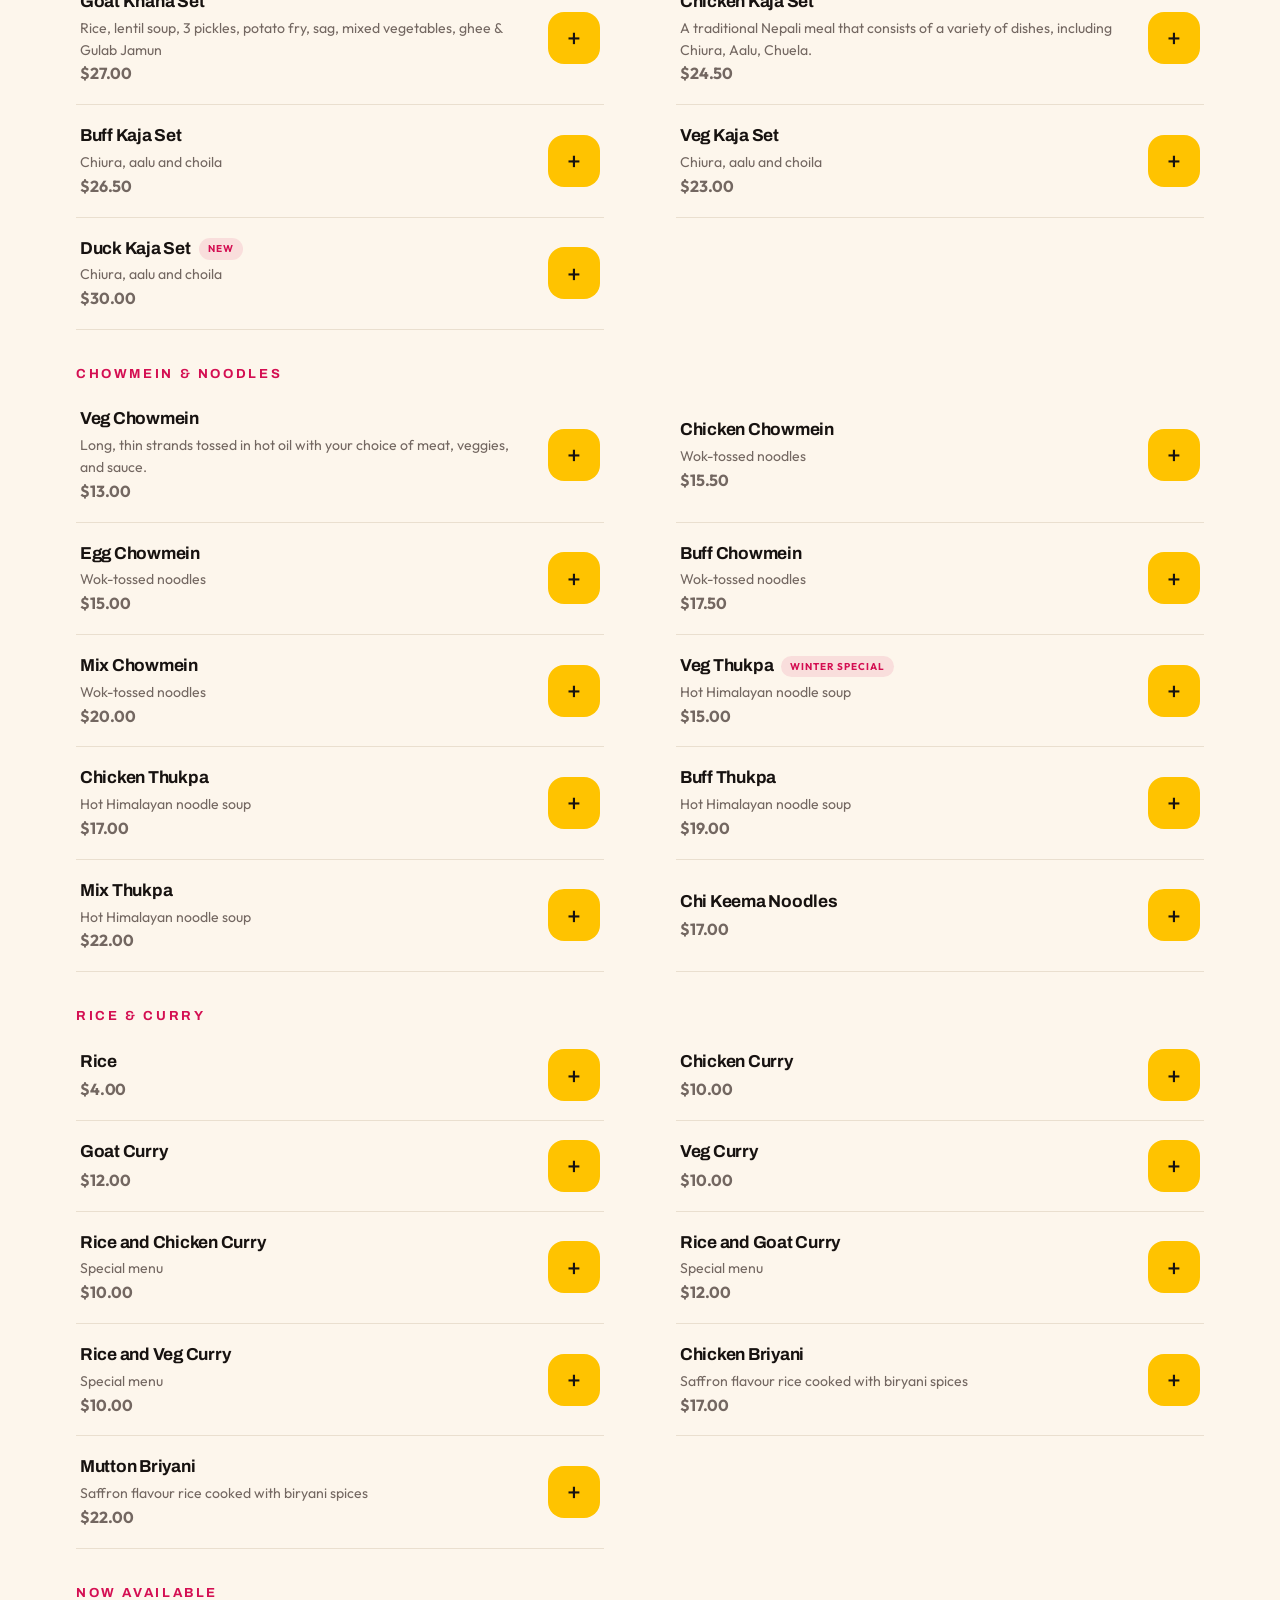
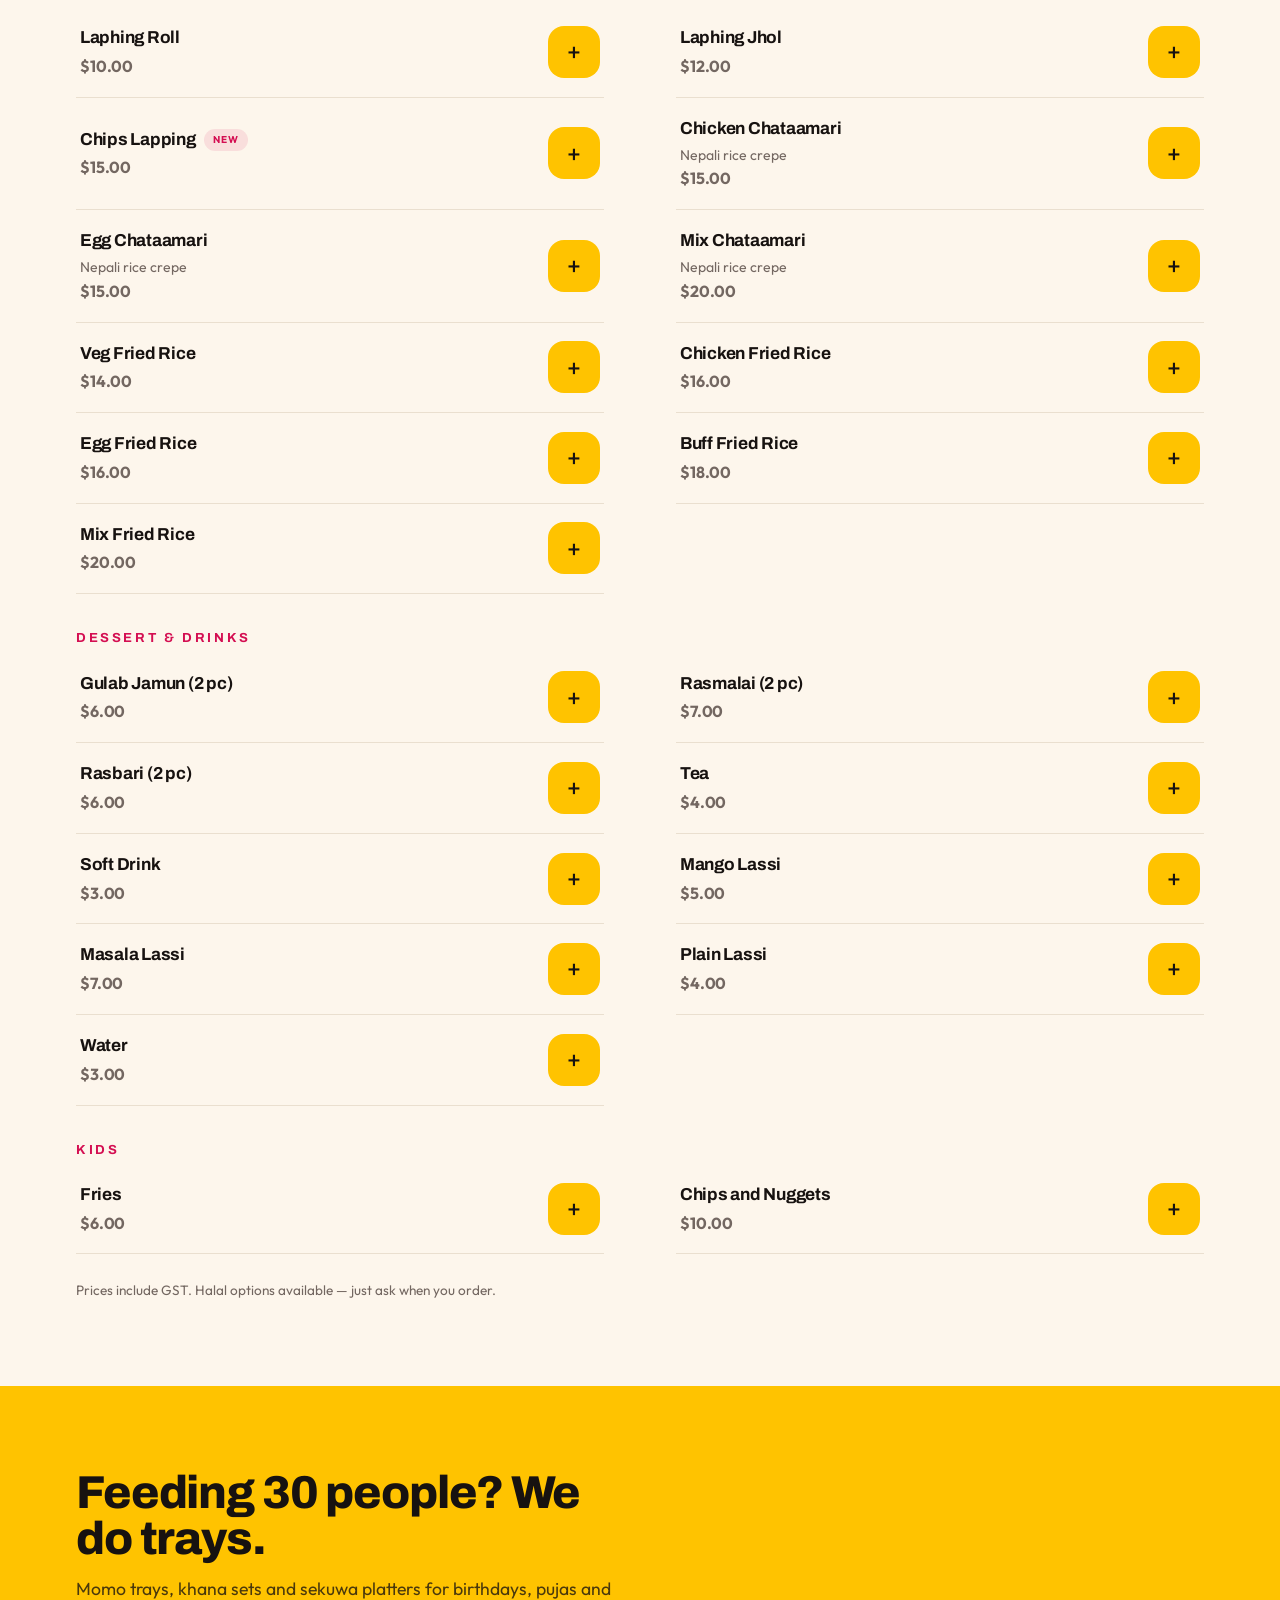
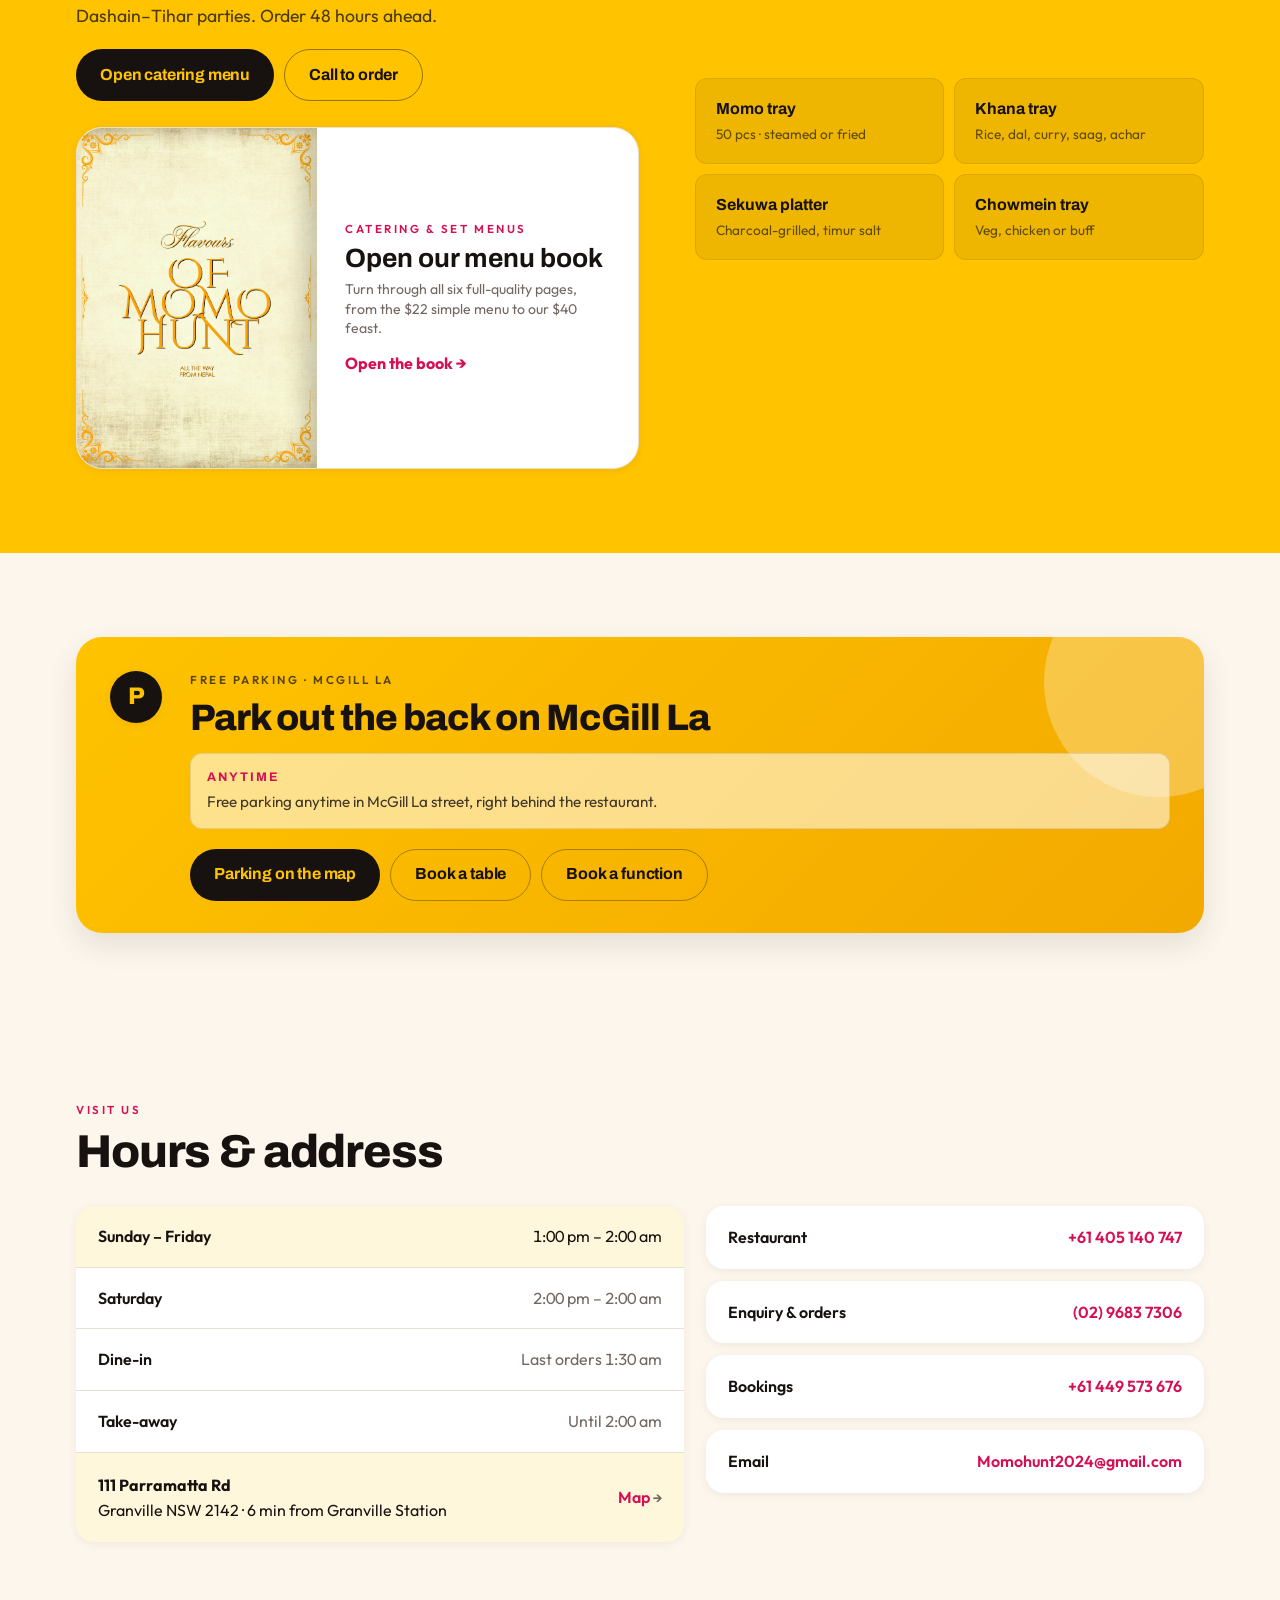
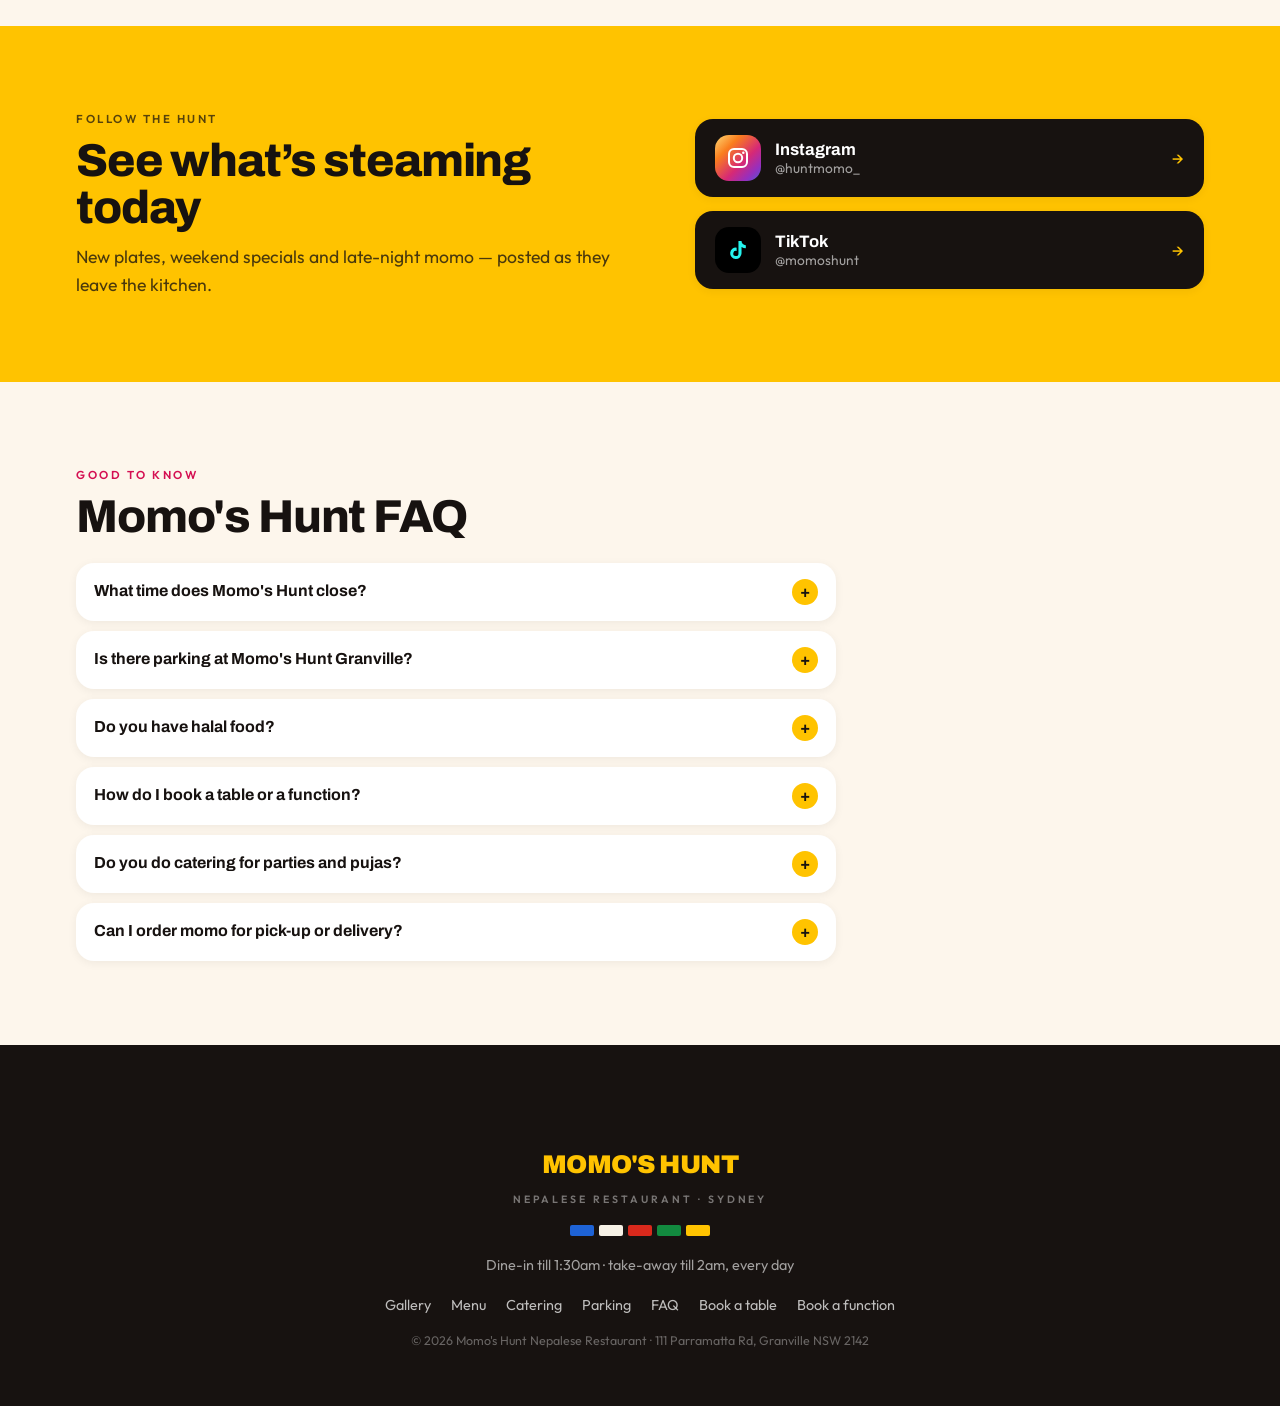
==== commit 7d1de2e1: "seo" ====
--- a/index.html
+++ b/index.html
@@ -1,44 +1,119 @@
 <!doctype html>
-<html lang="en">
+<html lang="en-AU">
 <head>
 <meta charset="utf-8">
 <meta name="viewport" content="width=device-width, initial-scale=1, viewport-fit=cover">
-<title>Momo's Hunt | Granville Sydney</title>
-<meta name="description" content="Hand-folded Kathmandu momo, khana sets, chowmein and Nepali street snacks at 111 Parramatta Rd, Granville NSW. Dine-in till 1:30am, take-away till 2am.">
+<title>Momo's Hunt | Nepalese Restaurant in Granville, Sydney</title>
+<meta name="description" content="Nepalese restaurant at 111 Parramatta Rd, Granville. Hand-folded Kathmandu momo, khana & kaja sets, choila, chowmein and laphing. Open late – dine-in till 1:30am, take-away till 2am. Book a table or order online.">
+<meta name="keywords" content="momo Granville, Nepalese restaurant Granville, Nepali restaurant Sydney, momo Parramatta, late night food Granville, khana set Sydney, halal momo, laphing Sydney, Nepali catering Sydney">
+<meta name="robots" content="index,follow,max-image-preview:large">
+<meta name="author" content="Momo's Hunt">
+<meta name="geo.region" content="AU-NSW">
+<meta name="geo.placename" content="Granville, Sydney">
+<link rel="canonical" href="https://momoshunt.com/">
 <meta name="theme-color" content="#FFC300">
 <link rel="icon" href="assets/img/logo-mark.png">
-<meta property="og:title" content="Momo's Hunt — Nepalese Restaurant, Granville">
-<meta property="og:description" content="Kathmandu momo, made in Granville. Hand-folded every morning by Chef Mira.">
-<meta property="og:image" content="assets/img/gallery/buddha-mural.jpg">
-<meta property="og:type" content="restaurant">
-
+<link rel="apple-touch-icon" href="assets/img/logo-mark.png">
+
+<meta property="og:type" content="restaurant.restaurant">
+<meta property="og:site_name" content="Momo's Hunt">
+<meta property="og:locale" content="en_AU">
+<meta property="og:url" content="https://momoshunt.com/">
+<meta property="og:title" content="Momo's Hunt — Nepalese Restaurant in Granville, Sydney">
+<meta property="og:description" content="Hand-folded Kathmandu momo, khana sets, choila and Nepali street snacks. Open till 2am at 111 Parramatta Rd, Granville.">
+<meta property="og:image" content="https://momoshunt.com/assets/img/og-cover.jpg">
+<meta property="og:image:width" content="1200">
+<meta property="og:image:height" content="630">
+<meta property="og:image:alt" content="Inside Momo's Hunt Nepalese Restaurant, Granville">
+<meta property="restaurant:contact_info:street_address" content="111 Parramatta Rd">
+<meta property="restaurant:contact_info:locality" content="Granville">
+<meta property="restaurant:contact_info:region" content="NSW">
+<meta property="restaurant:contact_info:postal_code" content="2142">
+<meta property="restaurant:contact_info:country_name" content="Australia">
+<meta property="restaurant:contact_info:phone_number" content="+61 2 9683 7306">
+<meta name="twitter:card" content="summary_large_image">
+<meta name="twitter:title" content="Momo's Hunt — Nepalese Restaurant in Granville, Sydney">
+<meta name="twitter:description" content="Hand-folded Kathmandu momo, khana sets, choila and Nepali street snacks. Open till 2am at 111 Parramatta Rd, Granville.">
+<meta name="twitter:image" content="https://momoshunt.com/assets/img/og-cover.jpg">
+
+<!-- The hero photo is the largest thing above the fold; fetch it before the CSS finishes parsing. -->
+<link rel="preload" as="image" href="assets/img/hero.jpg" media="(min-width:900px)">
+<link rel="preload" as="image" href="assets/img/gallery/buddha-mural-sm.jpg" media="(max-width:899px)">
 <link rel="preconnect" href="https://fonts.googleapis.com">
 <link rel="preconnect" href="https://fonts.gstatic.com" crossorigin>
 <link href="https://fonts.googleapis.com/css2?family=Archivo:wght@500;600;700;800;900&family=Outfit:wght@300;400;500;600;700&family=Noto+Sans+Devanagari:wght@500;600;700&display=swap" rel="stylesheet">
 <link rel="stylesheet" href="assets/css/styles.css">
 
 <script type="application/ld+json">
+{"@context":"https://schema.org","@type":"Restaurant","@id":"https://momoshunt.com/#restaurant","name":"Momo's Hunt Nepalese Restaurant","alternateName":"Momo's Hunt Granville","url":"https://momoshunt.com/","image":["https://momoshunt.com/assets/img/og-cover.jpg","https://momoshunt.com/assets/img/hero.jpg"],"logo":"https://momoshunt.com/assets/img/logo-mark.png","description":"Nepalese restaurant in Granville, Sydney serving hand-folded Kathmandu momo, khana and kaja sets, choila, chowmein, laphing and Nepali street snacks. Dine-in till 1:30am, take-away till 2am, every day.","servesCuisine":["Nepalese","Himalayan","Tibetan","Momo"],"priceRange":"$$","currenciesAccepted":"AUD","paymentAccepted":"Cash, Credit Card, EFTPOS, PayID","telephone":"+61296837306","email":"Momohunt2024@gmail.com","address":{"@type":"PostalAddress","streetAddress":"111 Parramatta Rd","addressLocality":"Granville","addressRegion":"NSW","postalCode":"2142","addressCountry":"AU"},"areaServed":["Granville","Parramatta","Auburn","Merrylands","Clyde","Harris Park","Western Sydney"],"hasMap":"https://www.google.com/maps/search/?api=1&query=Momo%27s%20Hunt%20111%20Parramatta%20Rd%20Granville%20NSW%202142","sameAs":["https://www.instagram.com/huntmomo_","https://www.tiktok.com/@momoshunt"],"openingHoursSpecification":[{"@type":"OpeningHoursSpecification","dayOfWeek":["Monday","Tuesday","Wednesday","Thursday","Friday","Sunday"],"opens":"13:00","closes":"02:00"},{"@type":"OpeningHoursSpecification","dayOfWeek":["Saturday"],"opens":"14:00","closes":"02:00"}],"acceptsReservations":"https://momoshunt.com/book.html","potentialAction":{"@type":"ReserveAction","target":{"@type":"EntryPoint","urlTemplate":"https://momoshunt.com/book.html","actionPlatform":["http://schema.org/DesktopWebPlatform","http://schema.org/MobileWebPlatform"]},"result":{"@type":"FoodEstablishmentReservation","name":"Table booking at Momo's Hunt"}},"amenityFeature":[{"@type":"LocationFeatureSpecification","name":"Free parking","value":true},{"@type":"LocationFeatureSpecification","name":"Halal options","value":true},{"@type":"LocationFeatureSpecification","name":"Take-away","value":true},{"@type":"LocationFeatureSpecification","name":"Catering","value":true},{"@type":"LocationFeatureSpecification","name":"Late night dining","value":true}],"hasMenu":{"@type":"Menu","@id":"https://momoshunt.com/#menu","name":"Momo's Hunt menu","url":"https://momoshunt.com/#menu","inLanguage":"en-AU","hasMenuSection":[{"@type":"MenuSection","name":"Mo:Mo","hasMenuItem":[{"@type":"MenuItem","name":"Chicken Mo:Mo","offers":{"@type":"Offer","price":"13.00","priceCurrency":"AUD"},"description":"Steam / Fry / Jhol"},{"@type":"MenuItem","name":"Buff Mo:Mo","offers":{"@type":"Offer","price":"15.00","priceCurrency":"AUD"},"description":"Steam / Fry / Jhol"},{"@type":"MenuItem","name":"Veg Mo:Mo","offers":{"@type":"Offer","price":"13.00","priceCurrency":"AUD"},"description":"Steam / Fry / Jhol"},{"@type":"MenuItem","name":"Chicken Mo:Mo Sadeko","offers":{"@type":"Offer","price":"15.00","priceCurrency":"AUD"},"description":"Pan-fried momos bask in spicy tomato tango, a street food symphony."},{"@type":"MenuItem","name":"Buff Mo:Mo Sadeko","offers":{"@type":"Offer","price":"17.00","priceCurrency":"AUD"},"description":"Pan-fried momos in spicy tomato tango"},{"@type":"MenuItem","name":"Veg Mo:Mo Sadeko","offers":{"@type":"Offer","price":"15.00","priceCurrency":"AUD"},"description":"Pan-fried momos in spicy tomato tango"},{"@type":"MenuItem","name":"C. Chicken Mo:Mo","offers":{"@type":"Offer","price":"16.00","priceCurrency":"AUD"},"description":"Momo dumplings bathed with chilly and sweet sauces."},{"@type":"MenuItem","name":"C. Buff Mo:Mo","offers":{"@type":"Offer","price":"18.00","priceCurrency":"AUD"},"description":"Momo dumplings bathed with chilly and sweet sauces"},{"@type":"MenuItem","name":"C. Veg Mo:Mo","offers":{"@type":"Offer","price":"16.00","priceCurrency":"AUD"},"description":"Momo dumplings bathed with chilly and sweet sauces"},{"@type":"MenuItem","name":"Chicken Mo:Mo Platter (16 pc)","offers":{"@type":"Offer","price":"30.00","priceCurrency":"AUD"},"description":"A rainbow of steamed and fried momo delights, bursting with flavor and texture."},{"@type":"MenuItem","name":"Buff Mo:Mo Platter (16 pc)","offers":{"@type":"Offer","price":"35.00","priceCurrency":"AUD"},"description":"Steamed and fried momo delights to share"},{"@type":"MenuItem","name":"Veg Mo:Mo Platter (16 pc)","offers":{"@type":"Offer","price":"30.00","priceCurrency":"AUD"},"description":"Steamed and fried momo delights to share"},{"@type":"MenuItem","name":"Khuwa Mo:Mo (10 pc)","offers":{"@type":"Offer","price":"15.00","priceCurrency":"AUD"},"description":"Steamed dumplings filled with a soft, creamy blend of cottage cheese and spices, bursting with delicate flavors in every bite."}]},{"@type":"MenuSection","name":"Entry dish & chat","hasMenuItem":[{"@type":"MenuItem","name":"Chicken Sausage (2 pc)","offers":{"@type":"Offer","price":"8.00","priceCurrency":"AUD"},"description":"Spiced duo of deep-fried sausages, skewered for easy dipping."},{"@type":"MenuItem","name":"Veg Sekuwa (4 pc)","offers":{"@type":"Offer","price":"10.00","priceCurrency":"AUD"},"description":"Crispy veg bites bursting with onion, cabbage, and charm of medley of masala spices."},{"@type":"MenuItem","name":"Aalu Chop (2 pc)","offers":{"@type":"Offer","price":"7.00","priceCurrency":"AUD"},"description":"Golden potato patties, minced with herbs and onion, a masala explosion."},{"@type":"MenuItem","name":"Aalu Kima Chop (2 pc)","offers":{"@type":"Offer","price":"10.00","priceCurrency":"AUD"},"description":"Spiced minced potato and meat patties, deep-fried to golden perfection, offering a crispy exterior and a savory, meaty interior."},{"@type":"MenuItem","name":"Samosa (2 pc)","offers":{"@type":"Offer","price":"8.00","priceCurrency":"AUD"},"description":"Crispy triangles filled with savory goodness, best enjoyed with tangy tomato chutney."},{"@type":"MenuItem","name":"Fokso Fry","offers":{"@type":"Offer","price":"15.00","priceCurrency":"AUD"},"description":"Crispy and tender slices of breadfruit, deep-fried and seasoned with a touch of spice, a unique and delightful street food experience."},{"@type":"MenuItem","name":"Chatpate","offers":{"@type":"Offer","price":"10.00","priceCurrency":"AUD"},"description":"A vibrant medley of puffed rice, crunchy vegetables, tangy chutneys, and fiery spices — every bite explodes with flavor!"},{"@type":"MenuItem","name":"Panipuri (10 pc)","offers":{"@type":"Offer","price":"10.00","priceCurrency":"AUD"},"description":"Crisp, hollow spheres begging to be filled with a delicious medley of mashed potato, chickpeas, chutneys, and spice."},{"@type":"MenuItem","name":"Peanuts Sekeko","offers":{"@type":"Offer","price":"15.00","priceCurrency":"AUD"},"description":"Spicy, crunchy peanuts roasted to perfection with a touch of masala — a simple yet addictive snack."},{"@type":"MenuItem","name":"Puri Tarkari (4 pc)","offers":{"@type":"Offer","price":"15.00","priceCurrency":"AUD"},"description":"An unleavened deep-fried bread served with mixed vegetable curry."},{"@type":"MenuItem","name":"Chicken Lollipop (4 pc)","offers":{"@type":"Offer","price":"10.00","priceCurrency":"AUD"},"description":"Tender chicken wings marinated in a special masala and roasted to crispy perfection — finger-lickin’ good!"},{"@type":"MenuItem","name":"Papadi Chat","offers":{"@type":"Offer","price":"12.00","priceCurrency":"AUD"},"description":"Crispy wafers layered with mashed potato, chickpeas, chutneys, and spices — a delightful symphony of textures and tastes."},{"@type":"MenuItem","name":"Samosa Chat","offers":{"@type":"Offer","price":"12.00","priceCurrency":"AUD"},"description":"Deconstructed samosas with mashed potato, chickpeas, chutneys, and spices — a flavor bomb in every bowl."},{"@type":"MenuItem","name":"Chau Chau Sadeko","offers":{"@type":"Offer","price":"12.00","priceCurrency":"AUD"},"description":"Spicy, chewy flatbread strips tossed with onions, herbs, and a touch of masala — a light and flavorful snack."},{"@type":"MenuItem","name":"Dahi Puri","offers":{"@type":"Offer","price":"12.00","priceCurrency":"AUD"}},{"@type":"MenuItem","name":"Fulki","offers":{"@type":"Offer","price":"12.00","priceCurrency":"AUD"}}]},{"@type":"MenuSection","name":"Bara","hasMenuItem":[{"@type":"MenuItem","name":"Plain Bara (1 pc)","offers":{"@type":"Offer","price":"10.00","priceCurrency":"AUD"},"description":"Soft, fluffy lentil pancake, a simple yet satisfying snack or meal."},{"@type":"MenuItem","name":"Kima Bara - Chicken (1 pc)","offers":{"@type":"Offer","price":"15.00","priceCurrency":"AUD"},"description":"Savory lentil pancake filled with minced chicken, a flavorful and hearty option."},{"@type":"MenuItem","name":"Kima Bara - Buff (1 pc)","offers":{"@type":"Offer","price":"17.00","priceCurrency":"AUD"},"description":"Savory lentil pancake filled with minced buffalo meat."},{"@type":"MenuItem","name":"Egg Bara (1 pc)","offers":{"@type":"Offer","price":"13.00","priceCurrency":"AUD"},"description":"Creamy lentil pancake topped with a fried egg, a decadent and satisfying breakfast or brunch dish."},{"@type":"MenuItem","name":"Mix Bara (1 pc)","offers":{"@type":"Offer","price":"20.00","priceCurrency":"AUD"},"description":"A combination of plain, kima, and egg bara — a delicious and affordable way to try all three flavors."}]},{"@type":"MenuSection","name":"Choila & grills","hasMenuItem":[{"@type":"MenuItem","name":"Chicken Choila","offers":{"@type":"Offer","price":"15.00","priceCurrency":"AUD"},"description":"Spicy, tender grilled chicken, bursting with fiery flavors."},{"@type":"MenuItem","name":"Buff Choila","offers":{"@type":"Offer","price":"17.00","priceCurrency":"AUD"},"description":"Succulent buffalo meat, marinated in secret spices and grilled to perfection."},{"@type":"MenuItem","name":"Mutton Choila","offers":{"@type":"Offer","price":"18.00","priceCurrency":"AUD"},"description":"Tender mutton, marinated with aromatic Nepali spices and grilled to perfection."},{"@type":"MenuItem","name":"Veg Choila","offers":{"@type":"Offer","price":"13.00","priceCurrency":"AUD"},"description":"Marinated vegetable medley, grilled to smoky perfection, a plant-based explosion of taste."},{"@type":"MenuItem","name":"Shefali Buff (1 pc)","offers":{"@type":"Offer","price":"8.00","priceCurrency":"AUD"},"description":"Succulent buffalo meat marinated in a secret Shefali masala and grilled to perfection — a carnivore’s dream!"},{"@type":"MenuItem","name":"Shefali Chicken (1 pc)","offers":{"@type":"Offer","price":"7.00","priceCurrency":"AUD"},"description":"Tender chicken marinated in the same Shefali magic and grilled to juicy perfection."},{"@type":"MenuItem","name":"Buff Sukuti","offers":{"@type":"Offer","price":"20.00","priceCurrency":"AUD"}},{"@type":"MenuItem","name":"Bhutan","offers":{"@type":"Offer","price":"13.00","priceCurrency":"AUD"}},{"@type":"MenuItem","name":"Bhutan Set","offers":{"@type":"Offer","price":"20.00","priceCurrency":"AUD"}},{"@type":"MenuItem","name":"Chicken Chilli","offers":{"@type":"Offer","price":"17.00","priceCurrency":"AUD"}},{"@type":"MenuItem","name":"Buff Chilli","offers":{"@type":"Offer","price":"20.00","priceCurrency":"AUD"}},{"@type":"MenuItem","name":"Chips Chilli","offers":{"@type":"Offer","price":"15.00","priceCurrency":"AUD"}}]},{"@type":"MenuSection","name":"Khana & kaja sets","hasMenuItem":[{"@type":"MenuItem","name":"Chicken Khana Set","offers":{"@type":"Offer","price":"25.50","priceCurrency":"AUD"},"description":"Served with rice, lentil soup, 3 types of pickles, potato fry, sag, mixed vegetables, aromatic ghee & Gulab Jamun."},{"@type":"MenuItem","name":"Veg Khana Set","offers":{"@type":"Offer","price":"23.00","priceCurrency":"AUD"},"description":"Rice, lentil soup, 3 pickles, potato fry, sag, mixed vegetables, ghee & Gulab Jamun"},{"@type":"MenuItem","name":"Goat Khana Set","offers":{"@type":"Offer","price":"27.00","priceCurrency":"AUD"},"description":"Rice, lentil soup, 3 pickles, potato fry, sag, mixed vegetables, ghee & Gulab Jamun"},{"@type":"MenuItem","name":"Chicken Kaja Set","offers":{"@type":"Offer","price":"24.50","priceCurrency":"AUD"},"description":"A traditional Nepali meal that consists of a variety of dishes, including Chiura, Aalu, Chuela."},{"@type":"MenuItem","name":"Buff Kaja Set","offers":{"@type":"Offer","price":"26.50","priceCurrency":"AUD"},"description":"Chiura, aalu and choila"},{"@type":"MenuItem","name":"Veg Kaja Set","offers":{"@type":"Offer","price":"23.00","priceCurrency":"AUD"},"description":"Chiura, aalu and choila"},{"@type":"MenuItem","name":"Duck Kaja Set","offers":{"@type":"Offer","price":"30.00","priceCurrency":"AUD"},"description":"Chiura, aalu and choila"}]},{"@type":"MenuSection","name":"Chowmein & noodles","hasMenuItem":[{"@type":"MenuItem","name":"Veg Chowmein","offers":{"@type":"Offer","price":"13.00","priceCurrency":"AUD"},"description":"Long, thin strands tossed in hot oil with your choice of meat, veggies, and sauce."},{"@type":"MenuItem","name":"Chicken Chowmein","offers":{"@type":"Offer","price":"15.50","priceCurrency":"AUD"},"description":"Wok-tossed noodles"},{"@type":"MenuItem","name":"Egg Chowmein","offers":{"@type":"Offer","price":"15.00","priceCurrency":"AUD"},"description":"Wok-tossed noodles"},{"@type":"MenuItem","name":"Buff Chowmein","offers":{"@type":"Offer","price":"17.50","priceCurrency":"AUD"},"description":"Wok-tossed noodles"},{"@type":"MenuItem","name":"Mix Chowmein","offers":{"@type":"Offer","price":"20.00","priceCurrency":"AUD"},"description":"Wok-tossed noodles"},{"@type":"MenuItem","name":"Veg Thukpa","offers":{"@type":"Offer","price":"15.00","priceCurrency":"AUD"},"description":"Hot Himalayan noodle soup"},{"@type":"MenuItem","name":"Chicken Thukpa","offers":{"@type":"Offer","price":"17.00","priceCurrency":"AUD"},"description":"Hot Himalayan noodle soup"},{"@type":"MenuItem","name":"Buff Thukpa","offers":{"@type":"Offer","price":"19.00","priceCurrency":"AUD"},"description":"Hot Himalayan noodle soup"},{"@type":"MenuItem","name":"Mix Thukpa","offers":{"@type":"Offer","price":"22.00","priceCurrency":"AUD"},"description":"Hot Himalayan noodle soup"},{"@type":"MenuItem","name":"Chi Keema Noodles","offers":{"@type":"Offer","price":"17.00","priceCurrency":"AUD"}}]},{"@type":"MenuSection","name":"Rice & curry","hasMenuItem":[{"@type":"MenuItem","name":"Rice","offers":{"@type":"Offer","price":"4.00","priceCurrency":"AUD"}},{"@type":"MenuItem","name":"Chicken Curry","offers":{"@type":"Offer","price":"10.00","priceCurrency":"AUD"}},{"@type":"MenuItem","name":"Goat Curry","offers":{"@type":"Offer","price":"12.00","priceCurrency":"AUD"}},{"@type":"MenuItem","name":"Veg Curry","offers":{"@type":"Offer","price":"10.00","priceCurrency":"AUD"}},{"@type":"MenuItem","name":"Rice and Chicken Curry","offers":{"@type":"Offer","price":"10.00","priceCurrency":"AUD"},"description":"Special menu"},{"@type":"MenuItem","name":"Rice and Goat Curry","offers":{"@type":"Offer","price":"12.00","priceCurrency":"AUD"},"description":"Special menu"},{"@type":"MenuItem","name":"Rice and Veg Curry","offers":{"@type":"Offer","price":"10.00","priceCurrency":"AUD"},"description":"Special menu"},{"@type":"MenuItem","name":"Chicken Briyani","offers":{"@type":"Offer","price":"17.00","priceCurrency":"AUD"},"description":"Saffron flavour rice cooked with biryani spices"},{"@type":"MenuItem","name":"Mutton Briyani","offers":{"@type":"Offer","price":"22.00","priceCurrency":"AUD"},"description":"Saffron flavour rice cooked with biryani spices"}]},{"@type":"MenuSection","name":"Now available","hasMenuItem":[{"@type":"MenuItem","name":"Laphing Roll","offers":{"@type":"Offer","price":"10.00","priceCurrency":"AUD"}},{"@type":"MenuItem","name":"Laphing Jhol","offers":{"@type":"Offer","price":"12.00","priceCurrency":"AUD"}},{"@type":"MenuItem","name":"Chips Lapping","offers":{"@type":"Offer","price":"15.00","priceCurrency":"AUD"}},{"@type":"MenuItem","name":"Chicken Chataamari","offers":{"@type":"Offer","price":"15.00","priceCurrency":"AUD"},"description":"Nepali rice crepe"},{"@type":"MenuItem","name":"Egg Chataamari","offers":{"@type":"Offer","price":"15.00","priceCurrency":"AUD"},"description":"Nepali rice crepe"},{"@type":"MenuItem","name":"Mix Chataamari","offers":{"@type":"Offer","price":"20.00","priceCurrency":"AUD"},"description":"Nepali rice crepe"},{"@type":"MenuItem","name":"Veg Fried Rice","offers":{"@type":"Offer","price":"14.00","priceCurrency":"AUD"}},{"@type":"MenuItem","name":"Chicken Fried Rice","offers":{"@type":"Offer","price":"16.00","priceCurrency":"AUD"}},{"@type":"MenuItem","name":"Egg Fried Rice","offers":{"@type":"Offer","price":"16.00","priceCurrency":"AUD"}},{"@type":"MenuItem","name":"Buff Fried Rice","offers":{"@type":"Offer","price":"18.00","priceCurrency":"AUD"}},{"@type":"MenuItem","name":"Mix Fried Rice","offers":{"@type":"Offer","price":"20.00","priceCurrency":"AUD"}}]},{"@type":"MenuSection","name":"Dessert & drinks","hasMenuItem":[{"@type":"MenuItem","name":"Gulab Jamun (2 pc)","offers":{"@type":"Offer","price":"6.00","priceCurrency":"AUD"}},{"@type":"MenuItem","name":"Rasmalai (2 pc)","offers":{"@type":"Offer","price":"7.00","priceCurrency":"AUD"}},{"@type":"MenuItem","name":"Rasbari (2 pc)","offers":{"@type":"Offer","price":"6.00","priceCurrency":"AUD"}},{"@type":"MenuItem","name":"Tea","offers":{"@type":"Offer","price":"4.00","priceCurrency":"AUD"}},{"@type":"MenuItem","name":"Soft Drink","offers":{"@type":"Offer","price":"3.00","priceCurrency":"AUD"}},{"@type":"MenuItem","name":"Mango Lassi","offers":{"@type":"Offer","price":"5.00","priceCurrency":"AUD"}},{"@type":"MenuItem","name":"Masala Lassi","offers":{"@type":"Offer","price":"7.00","priceCurrency":"AUD"}},{"@type":"MenuItem","name":"Plain Lassi","offers":{"@type":"Offer","price":"4.00","priceCurrency":"AUD"}},{"@type":"MenuItem","name":"Water","offers":{"@type":"Offer","price":"3.00","priceCurrency":"AUD"}}]},{"@type":"MenuSection","name":"Kids","hasMenuItem":[{"@type":"MenuItem","name":"Fries","offers":{"@type":"Offer","price":"6.00","priceCurrency":"AUD"}},{"@type":"MenuItem","name":"Chips and Nuggets","offers":{"@type":"Offer","price":"10.00","priceCurrency":"AUD"}}]}]}}
+</script>
+<script type="application/ld+json">
 {
-  "@context": "https://schema.org",
-  "@type": "Restaurant",
-  "name": "Momo's Hunt Nepalese Restaurant",
-  "servesCuisine": ["Nepalese", "Himalayan"],
-  "priceRange": "$$",
-  "telephone": ["+61296837306", "+61405140747"],
-  "email": "Momohunt2024@gmail.com",
-  "address": {
-    "@type": "PostalAddress",
-    "streetAddress": "111 Parramatta Rd",
-    "addressLocality": "Granville",
-    "addressRegion": "NSW",
-    "postalCode": "2142",
-    "addressCountry": "AU"
+ "@context": "https://schema.org",
+ "@type": "WebSite",
+ "@id": "https://momoshunt.com/#website",
+ "url": "https://momoshunt.com/",
+ "name": "Momo's Hunt",
+ "inLanguage": "en-AU",
+ "publisher": {
+  "@id": "https://momoshunt.com/#restaurant"
+ }
+}
+</script>
+<script type="application/ld+json">
+{
+ "@context": "https://schema.org",
+ "@type": "FAQPage",
+ "mainEntity": [
+  {
+   "@type": "Question",
+   "name": "What time does Momo's Hunt close?",
+   "acceptedAnswer": {
+    "@type": "Answer",
+    "text": "Dine-in runs until 1:30am and take-away until 2:00am, every day of the week. We open at 1pm Sunday to Friday and 2pm on Saturday, so we're one of the latest kitchens open in Granville and Parramatta."
+   }
   },
-  "sameAs": ["https://www.instagram.com/huntmomo_", "https://www.tiktok.com/@momoshunt"],
-  "openingHoursSpecification": [
-    {"@type":"OpeningHoursSpecification","dayOfWeek":["Monday","Tuesday","Wednesday","Thursday","Friday","Sunday"],"opens":"13:00","closes":"02:00"},
-    {"@type":"OpeningHoursSpecification","dayOfWeek":["Saturday"],"opens":"14:00","closes":"02:00"}
-  ]
+  {
+   "@type": "Question",
+   "name": "Is there parking at Momo's Hunt Granville?",
+   "acceptedAnswer": {
+    "@type": "Answer",
+    "text": "Yes. Free parking anytime on McGill La, directly behind the restaurant at 111 Parramatta Rd. We're also about a six-minute walk from Granville Station."
+   }
+  },
+  {
+   "@type": "Question",
+   "name": "Do you have halal food?",
+   "acceptedAnswer": {
+    "@type": "Answer",
+    "text": "Yes, halal options are available across the menu, including chicken momo, choila, khana sets and chowmein. Just ask when you order."
+   }
+  },
+  {
+   "@type": "Question",
+   "name": "How do I book a table or a function?",
+   "acceptedAnswer": {
+    "@type": "Answer",
+    "text": "Use the Book a table page to pick a date, time and guest numbers. A $10 deposit is paid by PayID ($10 per head for function and event bookings) and we confirm by WhatsApp or phone on (02) 9683 7306."
+   }
+  },
+  {
+   "@type": "Question",
+   "name": "Do you do catering for parties and pujas?",
+   "acceptedAnswer": {
+    "@type": "Answer",
+    "text": "Yes. We do momo trays (50 pieces), khana trays, sekuwa platters and chowmein trays, plus set catering menus from $22 a head. Please order at least 48 hours ahead."
+   }
+  },
+  {
+   "@type": "Question",
+   "name": "Can I order momo for pick-up or delivery?",
+   "acceptedAnswer": {
+    "@type": "Answer",
+    "text": "Yes. Build your order on the menu and send it to us on WhatsApp for pick-up in about 20 minutes, or order through DoorDash and Uber Eats when the links are live."
+   }
+  }
+ ]
 }
 </script>
 </head>
@@ -99,9 +174,9 @@
         <span class="status__text">Checking hours…</span>
       </p>
 
-      <h1 class="hero__title">Good Food Brings People Together</h1>
+      <h1 class="hero__title">Nepalese Restaurant in Granville, Sydney</h1>
       <p class="hero__lede">
-        Hand-folded every morning by Chef Mira. Nepali street snacks.
+        Good food brings people together. Hand-folded Kathmandu momo, khana sets and Nepali street snacks, open till 2am.
       </p>
 
       <div class="hero__cta">
@@ -1096,6 +1171,40 @@
   </div>
 </section>
 
+<!-- ================= FAQ ================= -->
+<section class="section section--cream" id="faq">
+  <div class="wrap">
+    <p class="kicker kicker--pink">Good to know</p>
+    <h2 class="sechead__title">Momo's Hunt FAQ</h2>
+    <div class="faq">
+      <details class="faq__item">
+        <summary>What time does Momo's Hunt close?</summary>
+        <p>Dine-in runs until 1:30am and take-away until 2:00am, every day of the week. We open at 1pm Sunday to Friday and 2pm on Saturday, so we're one of the latest kitchens open in Granville and Parramatta.</p>
+      </details>
+      <details class="faq__item">
+        <summary>Is there parking at Momo's Hunt Granville?</summary>
+        <p>Yes. Free parking anytime on McGill La, directly behind the restaurant at 111 Parramatta Rd. We're also about a six-minute walk from Granville Station.</p>
+      </details>
+      <details class="faq__item">
+        <summary>Do you have halal food?</summary>
+        <p>Yes, halal options are available across the menu, including chicken momo, choila, khana sets and chowmein. Just ask when you order.</p>
+      </details>
+      <details class="faq__item">
+        <summary>How do I book a table or a function?</summary>
+        <p>Use the Book a table page to pick a date, time and guest numbers. A $10 deposit is paid by PayID ($10 per head for function and event bookings) and we confirm by WhatsApp or phone on (02) 9683 7306.</p>
+      </details>
+      <details class="faq__item">
+        <summary>Do you do catering for parties and pujas?</summary>
+        <p>Yes. We do momo trays (50 pieces), khana trays, sekuwa platters and chowmein trays, plus set catering menus from $22 a head. Please order at least 48 hours ahead.</p>
+      </details>
+      <details class="faq__item">
+        <summary>Can I order momo for pick-up or delivery?</summary>
+        <p>Yes. Build your order on the menu and send it to us on WhatsApp for pick-up in about 20 minutes, or order through DoorDash and Uber Eats when the links are live.</p>
+      </details>
+    </div>
+  </div>
+</section>
+
 </main>
 
 <!-- ================= FOOTER ================= -->
@@ -1106,7 +1215,7 @@
   <div class="footer__flags" aria-hidden="true"><i></i><i></i><i></i><i></i><i></i></div>
   <p class="footer__line">Dine-in till 1:30am · take-away till 2am, every day</p>
   <nav class="footer__nav" aria-label="Footer">
-    <a href="#gallery">Gallery</a><a href="#menu">Menu</a><a href="#catering">Catering</a><a href="#parking">Parking</a><a href="book.html">Book a table</a><a href="book.html?type=function">Book a function</a>
+    <a href="#gallery">Gallery</a><a href="#menu">Menu</a><a href="#catering">Catering</a><a href="#parking">Parking</a><a href="#faq">FAQ</a><a href="book.html">Book a table</a><a href="book.html?type=function">Book a function</a>
   </nav>
   <p class="footer__copy">© <span id="year">2026</span> Momo's Hunt Nepalese Restaurant · 111 Parramatta Rd, Granville NSW 2142</p>
 </footer>
--- a/assets/css/styles.css
+++ b/assets/css/styles.css
@@ -888,6 +888,31 @@
   border:1.5px solid rgba(23,18,16,.35);
 }
 .btn--ghost-ink:hover{--btn-bg:rgba(23,18,16,.08)}
+
+/* ---------- FAQ ---------- */
+
+.faq{display:grid;gap:10px;margin-top:22px;max-width:760px}
+.faq__item{
+  background:var(--paper);border-radius:var(--r-md);
+  box-shadow:var(--shadow-sm);overflow:hidden;
+}
+.faq__item summary{
+  list-style:none;cursor:pointer;
+  display:flex;align-items:center;justify-content:space-between;gap:16px;
+  padding:16px 18px;
+  font-family:var(--font-head);font-weight:700;font-size:1rem;line-height:1.3;
+}
+.faq__item summary::-webkit-details-marker{display:none}
+.faq__item summary::after{
+  content:"+";flex:0 0 auto;
+  width:26px;height:26px;border-radius:50%;
+  display:grid;place-items:center;
+  background:var(--yellow);color:var(--ink);
+  font-weight:800;line-height:1;
+  transition:transform .2s ease;
+}
+.faq__item[open] summary::after{content:"3";}
+.faq__item p{margin:0;padding:0 18px 18px;color:var(--muted);line-height:1.55}
 
 /* ---------- Booking form ---------- */
 
